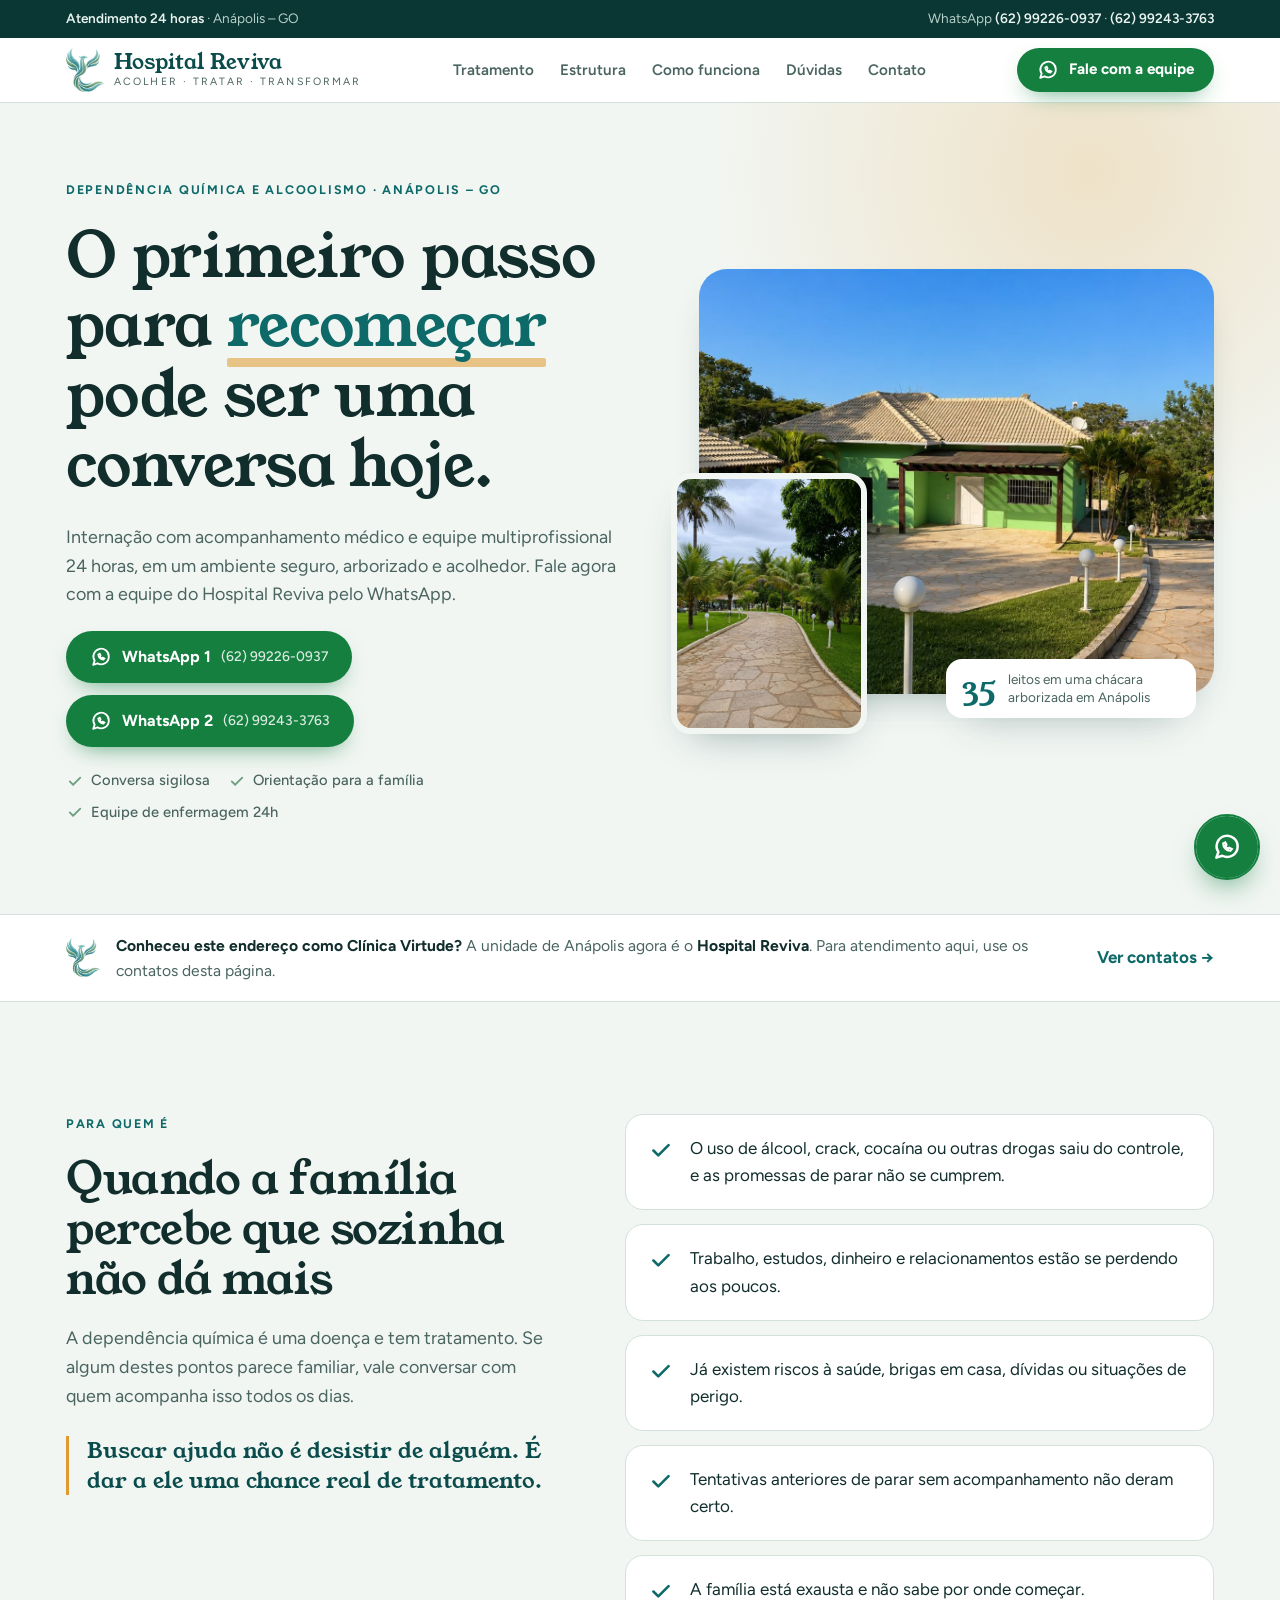
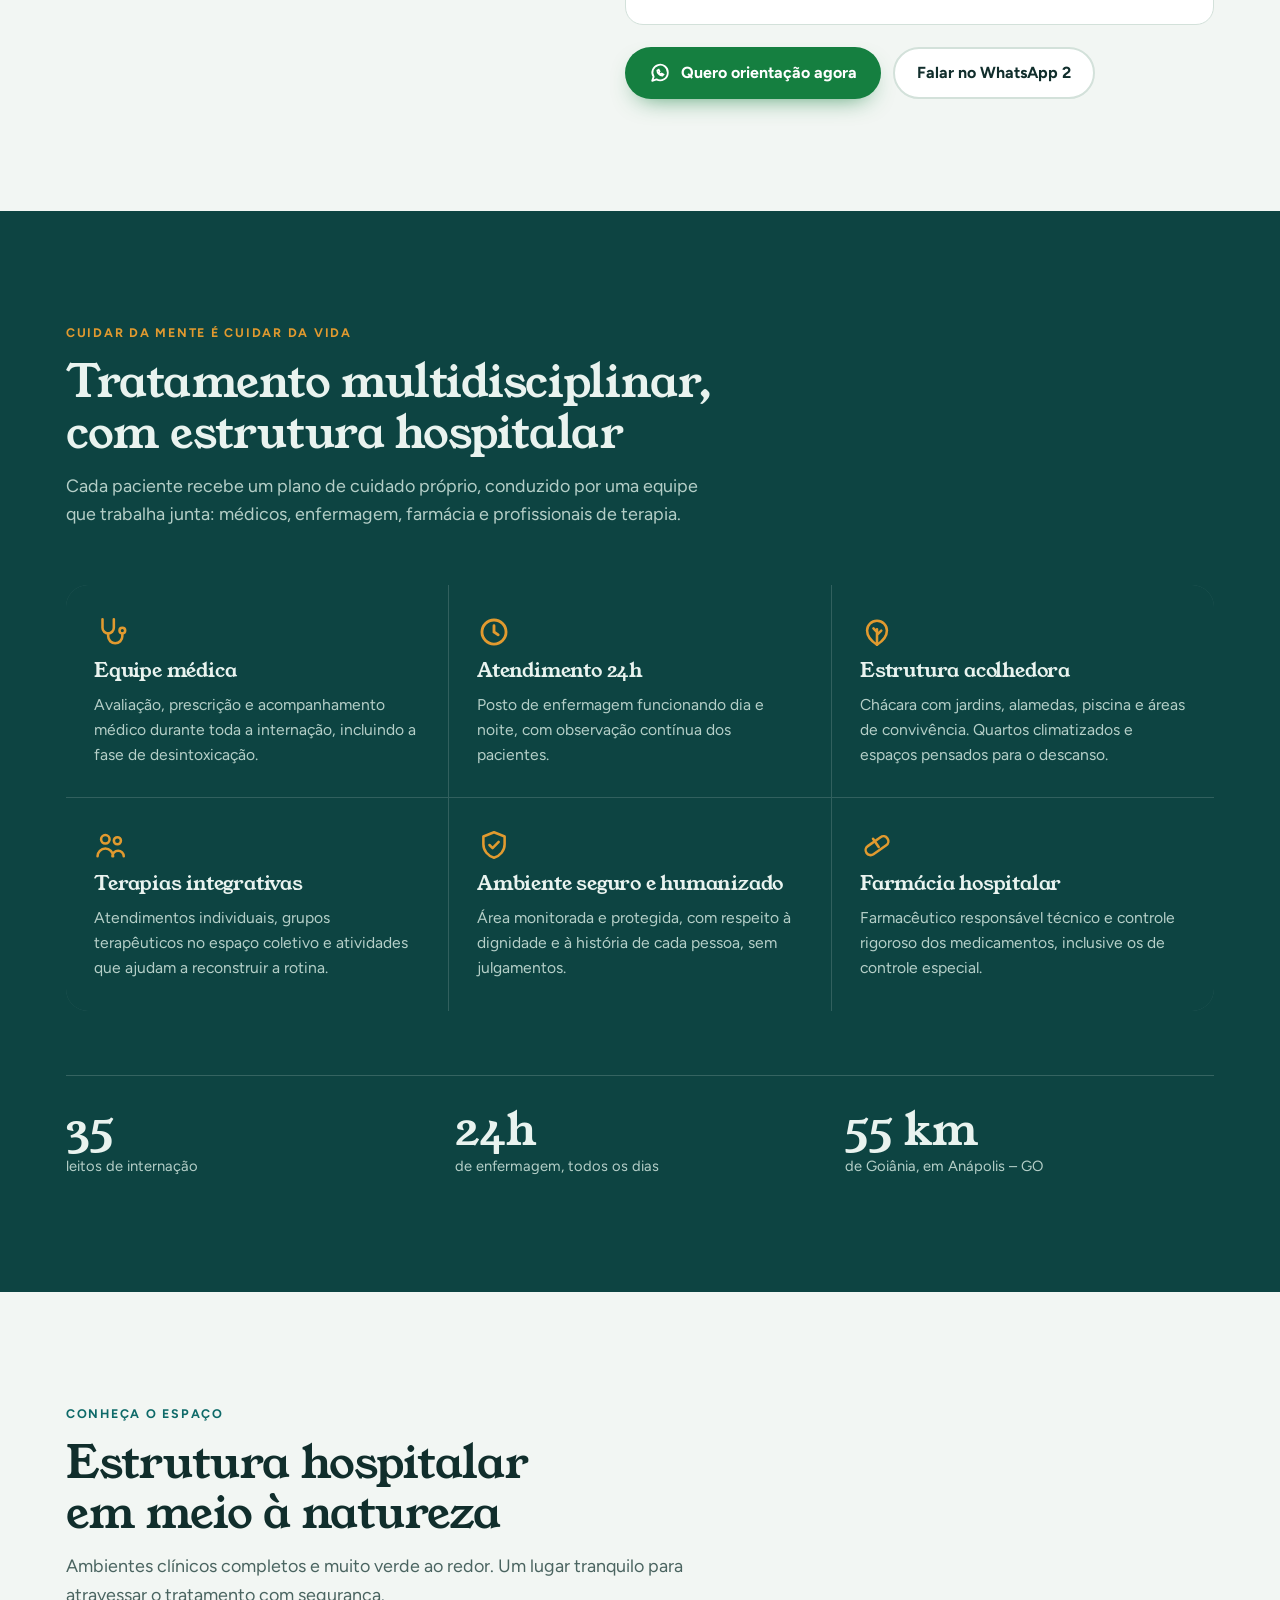
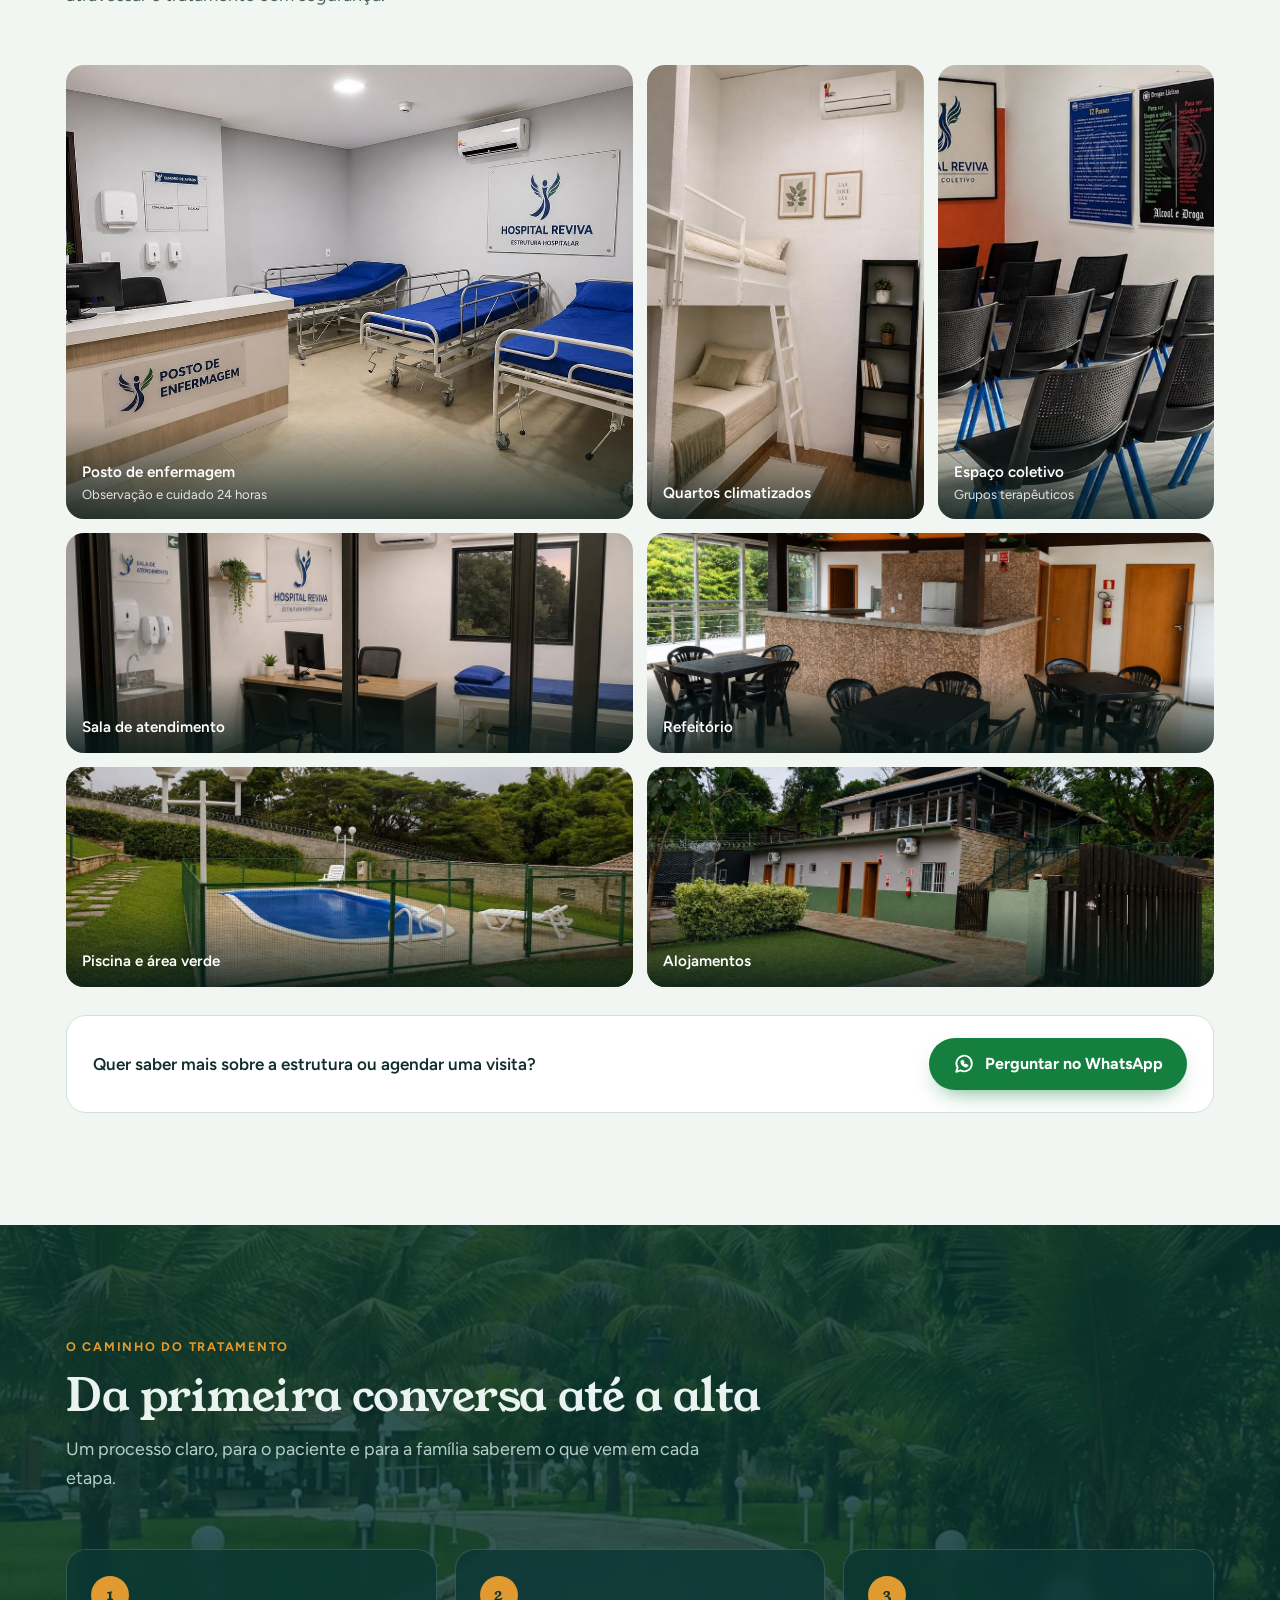
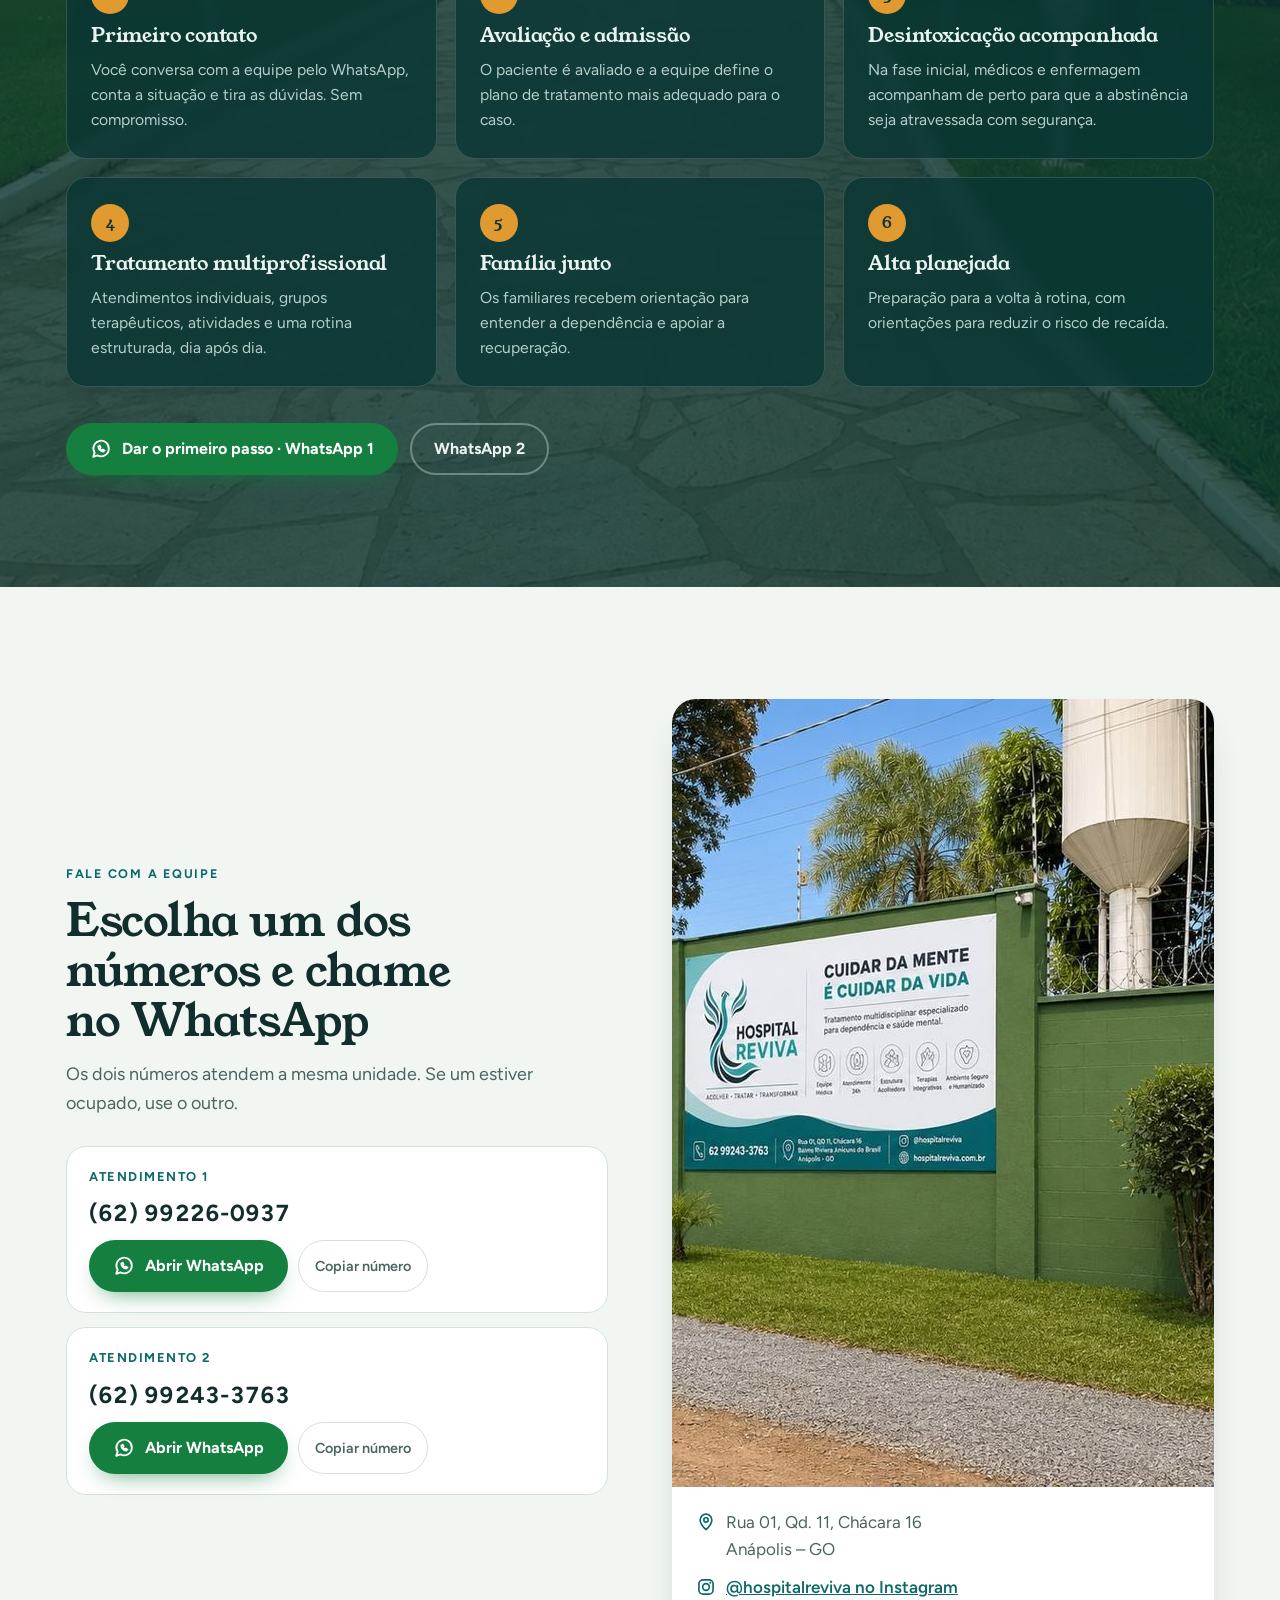
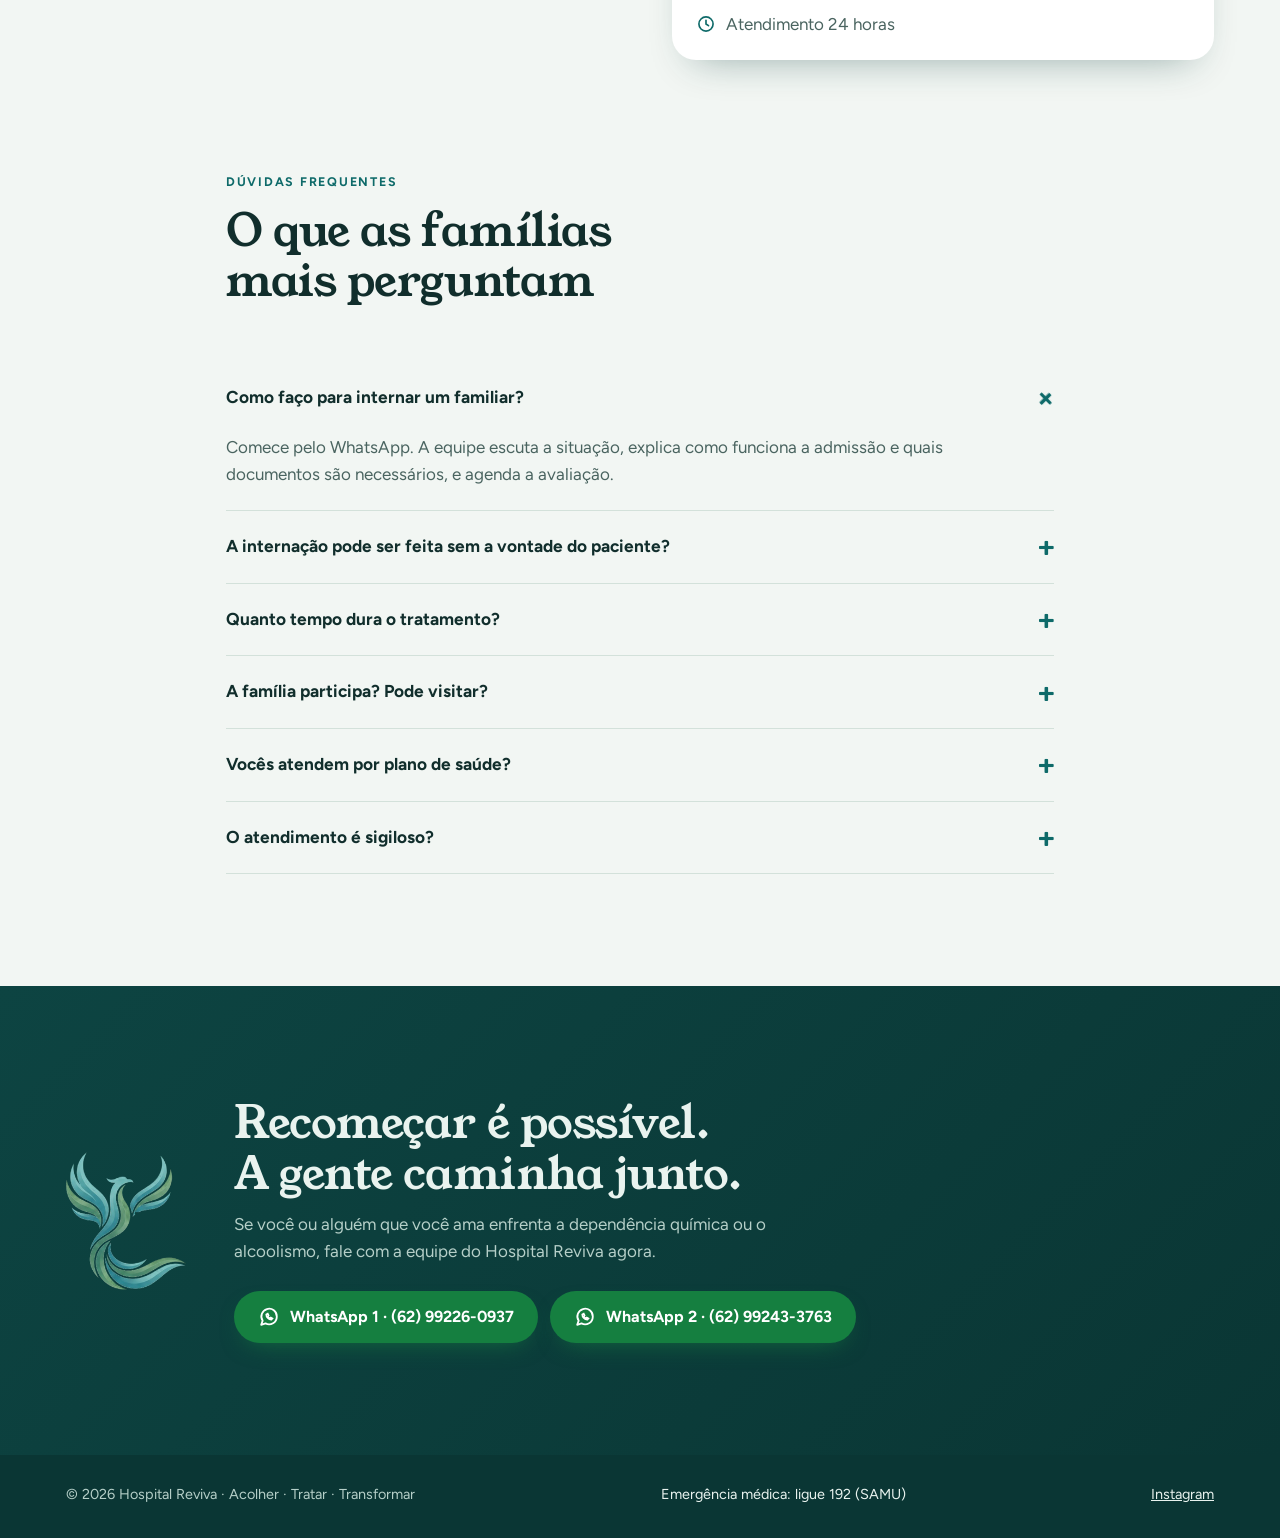
==== index.html @ 1f3dec3c "Add files via upload" ====
<!doctype html>
<html lang="pt-BR">
<head>
<meta charset="utf-8">
<meta name="viewport" content="width=device-width, initial-scale=1, viewport-fit=cover">
<title>Hospital Reviva | Clínica de Recuperação em Anápolis-GO</title>
<meta name="description" content="Hospital Reviva em Anápolis-GO: tratamento para dependência química e alcoolismo com equipe multiprofissional 24h. Fale com a equipe pelo WhatsApp.">
<link rel="preconnect" href="https://fonts.googleapis.com">
<link rel="preconnect" href="https://fonts.gstatic.com" crossorigin>
<link rel="stylesheet" href="https://fonts.googleapis.com/css2?family=Young+Serif&family=Figtree:wght@400;500;600;700;800&display=swap">
<meta name="theme-color" content="#0D4442">
<link rel="icon" type="image/png" href="img/fenix.png">
<link rel="canonical" href="https://hospitalreviva.com.br/">
<meta property="og:type" content="website">
<meta property="og:locale" content="pt_BR">
<meta property="og:title" content="Hospital Reviva | Tratamento para dependência química em Anápolis">
<meta property="og:description" content="Internação com acompanhamento médico e equipe multiprofissional 24h. Fale com a equipe pelo WhatsApp.">
<meta property="og:image" content="https://hospitalreviva.com.br/img/sede-jardim.jpg">
<script type="application/ld+json">
{"@context":"https://schema.org","@type":"MedicalClinic","name":"Hospital Reviva",
 "description":"Tratamento multidisciplinar para dependência química e alcoolismo em Anápolis-GO.",
 "url":"https://hospitalreviva.com.br/","image":"https://hospitalreviva.com.br/img/sede-jardim.jpg",
 "telephone":["+55-62-99226-0937","+55-62-99243-3763"],
 "address":{"@type":"PostalAddress","streetAddress":"Rua 01, Qd. 11, Chácara 16","addressLocality":"Anápolis","addressRegion":"GO","addressCountry":"BR"},
 "openingHours":"Mo-Su 00:00-23:59","sameAs":["https://www.instagram.com/hospitalreviva/"],
 "medicalSpecialty":"Psychiatric"}
</script>
<style>:root{padding-top:env(safe-area-inset-top,0px);padding-bottom:env(safe-area-inset-bottom,0px)}body{margin:0}</style>
</head>
<body>
<style>
/* Layout: "o caminho de volta" — hero dividido (texto + fotos da sede), faixas alternadas claro/teal,
   passos do tratamento sobre a alameda de pedra, CTA de WhatsApp em todo bloco. */
:root{
  --bg:#F2F6F3; --surface:#FFFFFF; --ink:#112E2C; --muted:#4A6460; --line:#D3E1DA;
  --teal:#0E6A69; --teal-2:#0A4C4B; --sage:#6E9F80; --sun:#E19A2F;
  --wa:#157F40; --wa-hover:#106A35; --on-wa:#FFFFFF;
  --band:#0D4442; --band-2:#0A3634; --on-band:#E9F3EF; --on-band-muted:#B5CFC8;
  --shadow:0 18px 40px -22px rgba(10,60,58,.45);
  --display:"Young Serif", Georgia, "Times New Roman", serif;
  --body:"Figtree", system-ui, -apple-system, "Segoe UI", Roboto, sans-serif;
  --gutter-l:max(16px, env(safe-area-inset-left, 0px));
  --gutter-r:max(16px, env(safe-area-inset-right, 0px));
}
@media (prefers-color-scheme: dark){ :root:not([data-theme="light"]){
  --bg:#0C1A19; --surface:#132624; --ink:#E3EEEA; --muted:#9BB4AE; --line:#23403C;
  --teal:#5DC0B4; --teal-2:#8BD4C9; --sage:#8DC09E; --sun:#F0B556;
  --wa:#1B9A4E; --wa-hover:#20AD59; --on-wa:#FFFFFF;
  --band:#0A3331; --band-2:#082826; --on-band:#E9F3EF; --on-band-muted:#A9C6BF;
  --shadow:0 18px 40px -22px rgba(0,0,0,.7); color-scheme:dark }}
:root[data-theme="dark"]{
  --bg:#0C1A19; --surface:#132624; --ink:#E3EEEA; --muted:#9BB4AE; --line:#23403C;
  --teal:#5DC0B4; --teal-2:#8BD4C9; --sage:#8DC09E; --sun:#F0B556;
  --wa:#1B9A4E; --wa-hover:#20AD59; --on-wa:#FFFFFF;
  --band:#0A3331; --band-2:#082826; --on-band:#E9F3EF; --on-band-muted:#A9C6BF;
  --shadow:0 18px 40px -22px rgba(0,0,0,.7); color-scheme:dark }

*{box-sizing:border-box}
[hidden]{display:none!important}
html{scroll-behavior:smooth}
@media (prefers-reduced-motion:reduce){ html{scroll-behavior:auto} *{transition:none!important;animation:none!important} }
body{background:var(--bg);color:var(--ink);font-family:var(--body);font-size:17px;line-height:1.6;-webkit-font-smoothing:antialiased}
body::before{content:"";position:fixed;inset:0 0 auto;height:env(safe-area-inset-top,0px);z-index:60;background:var(--surface)}
img{max-width:100%;display:block}
a{color:inherit}
:focus-visible{outline:3px solid var(--sun);outline-offset:3px;border-radius:6px}
.wrap{max-width:1180px;margin:0 auto;padding-left:var(--gutter-l);padding-right:var(--gutter-r)}
h1,h2,h3{font-family:var(--display);font-weight:400;line-height:1.12;text-wrap:balance;margin:0;letter-spacing:-.01em}
h2{font-size:clamp(1.9rem,3.6vw,2.8rem)}
h3{font-size:1.28rem}
p{margin:0}
.eyebrow{font-size:.78rem;font-weight:700;letter-spacing:.14em;text-transform:uppercase;color:var(--teal)}
.lead{font-size:1.12rem;color:var(--muted);max-width:60ch}
section{padding-block:clamp(64px,9vw,112px)}
.section-head{display:grid;gap:14px;max-width:720px;margin-bottom:clamp(32px,5vw,56px)}

/* ---------- botões ---------- */
.btn{display:inline-flex;align-items:center;justify-content:center;gap:10px;min-height:52px;padding:0 22px;border-radius:999px;
  font:700 1rem/1 var(--body);text-decoration:none;border:2px solid transparent;cursor:pointer;transition:transform .15s, background-color .15s, box-shadow .15s;white-space:nowrap}
.btn svg{width:22px;height:22px;flex:none}
.btn-wa{background:var(--wa);color:var(--on-wa);box-shadow:0 10px 24px -12px rgba(21,127,64,.8)}
.btn-wa:hover{background:var(--wa-hover);transform:translateY(-1px)}
.btn-ghost{border-color:var(--line);color:var(--ink);background:var(--surface)}
.btn-ghost:hover{border-color:var(--teal);color:var(--teal)}
.btn small{font-weight:500;opacity:.85;font-size:.86rem}
.btn-row{display:flex;flex-wrap:wrap;gap:12px}

/* ---------- topo ---------- */
.topbar{background:var(--band-2);color:var(--on-band-muted);font-size:.85rem}
.topbar .wrap{display:flex;justify-content:space-between;gap:12px;padding-block:8px;flex-wrap:wrap}
.topbar b{color:var(--on-band);font-weight:600}
.topbar a{text-decoration:none}
.topbar a:hover{color:var(--on-band)}
header.nav{position:sticky;top:env(safe-area-inset-top,0px);z-index:50;background:color-mix(in srgb,var(--surface) 92%,transparent);
  backdrop-filter:saturate(1.4) blur(10px);-webkit-backdrop-filter:saturate(1.4) blur(10px);border-bottom:1px solid var(--line)}
header.nav .wrap{display:flex;align-items:center;justify-content:space-between;gap:16px;padding-block:10px}
.brand{display:flex;align-items:center;gap:10px;text-decoration:none}
.brand img{width:38px;height:auto}
.brand span{display:grid;line-height:1}
.brand strong{font-family:var(--display);font-weight:400;font-size:1.32rem;color:var(--teal-2);letter-spacing:.01em}
.brand em{font-style:normal;font-size:.66rem;letter-spacing:.2em;text-transform:uppercase;color:var(--muted);margin-top:4px}
.nav-links{display:flex;gap:26px;font-size:.95rem;font-weight:600}
.nav-links a{text-decoration:none;color:var(--muted)}
.nav-links a:hover{color:var(--teal)}
header.nav .btn{min-height:44px;padding:0 18px;font-size:.95rem}
@media (max-width:900px){ .nav-links{display:none} }
@media (max-width:480px){ header.nav .btn .lbl-long{display:none} .brand em{display:none} }

/* ---------- hero ---------- */
.hero{padding-block:clamp(40px,6vw,80px) clamp(56px,7vw,96px);position:relative;overflow:hidden}
.hero::before{content:"";position:absolute;width:900px;height:900px;right:-260px;top:-380px;border-radius:50%;
  background:radial-gradient(circle,color-mix(in srgb,var(--sun) 22%,transparent) 0%,transparent 62%);pointer-events:none}
.hero .wrap{display:grid;grid-template-columns:1.05fr .95fr;gap:clamp(32px,5vw,64px);align-items:center;position:relative}
.hero-copy{display:grid;gap:22px;min-width:0}
.hero h1{font-size:clamp(2.3rem,5.2vw,3.9rem)}
.hero h1 mark{background:none;color:var(--teal);position:relative;white-space:nowrap}
.hero h1 mark::after{content:"";position:absolute;left:0;right:0;bottom:.04em;height:.14em;background:var(--sun);opacity:.55;border-radius:2px;z-index:-1}
.trust{display:flex;flex-wrap:wrap;gap:8px 18px;font-size:.92rem;color:var(--muted);font-weight:500}
.trust li{display:flex;align-items:center;gap:7px}
.trust svg{width:18px;height:18px;color:var(--sage)}
ul.clean{list-style:none;margin:0;padding:0}
.hero-media{position:relative;min-width:0;padding-bottom:40px}
.hero-media .main{border-radius:28px 28px 28px 120px;overflow:hidden;box-shadow:var(--shadow);aspect-ratio:4/3.3}
.hero-media .main img{width:100%;height:100%;object-fit:cover}
.hero-media .inset{position:absolute;left:-28px;bottom:0;width:38%;border-radius:20px;overflow:hidden;border:6px solid var(--bg);box-shadow:var(--shadow);aspect-ratio:3/4}
.hero-media .inset img{width:100%;height:100%;object-fit:cover}
.hero-media .badge{position:absolute;right:18px;bottom:16px;background:var(--surface);border-radius:16px;padding:12px 16px;box-shadow:var(--shadow);display:flex;gap:12px;align-items:center;max-width:250px}
.hero-media .badge b{font-family:var(--display);font-weight:400;font-size:2rem;color:var(--teal);line-height:1}
.hero-media .badge span{font-size:.85rem;line-height:1.3;color:var(--muted)}
@media (max-width:900px){
  .hero .wrap{grid-template-columns:1fr}
  .hero-media{max-width:620px;margin-left:auto;margin-right:auto;width:100%}
  .hero-media .inset{left:0}
}

/* ---------- aviso nova identidade ---------- */
.rebrand{background:var(--surface);border-block:1px solid var(--line)}
.rebrand .wrap{display:flex;gap:16px;align-items:center;padding-block:18px;flex-wrap:wrap}
.rebrand img{width:34px}
.rebrand p{flex:1 1 420px;min-width:0;font-size:.98rem;color:var(--muted)}
.rebrand p b{color:var(--ink)}
.rebrand a{font-weight:700;color:var(--teal);text-decoration:none;white-space:nowrap}

/* ---------- sinais ---------- */
.signs .wrap{display:grid;grid-template-columns:.9fr 1.1fr;gap:clamp(32px,6vw,80px);align-items:start}
.signs .sticky{position:sticky;top:110px;display:grid;gap:20px}
.sign-list{display:grid;gap:14px;counter-reset:none}
.sign{display:grid;grid-template-columns:auto 1fr;gap:16px;align-items:start;background:var(--surface);border:1px solid var(--line);border-radius:18px;padding:20px 22px}
.sign svg{width:26px;height:26px;color:var(--teal);margin-top:2px}
.sign p{color:var(--ink)}
.quote-line{font-family:var(--display);font-size:1.35rem;line-height:1.35;color:var(--teal-2);border-left:3px solid var(--sun);padding-left:18px;margin-top:6px}
@media (max-width:900px){ .signs .wrap{grid-template-columns:1fr} .signs .sticky{position:static} }

/* ---------- pilares (faixa teal) ---------- */
.band{background:var(--band);color:var(--on-band)}
.band .eyebrow{color:var(--sun)}
.band .lead{color:var(--on-band-muted)}
.pillars{display:grid;grid-template-columns:repeat(3,minmax(0,1fr));gap:1px;background:color-mix(in srgb,var(--on-band) 16%,transparent);border-radius:22px;overflow:hidden}
.pillar{background:var(--band);padding:30px 28px;display:grid;gap:10px;align-content:start}
.pillar svg{width:34px;height:34px;color:var(--sun)}
.pillar h3{color:var(--on-band)}
.pillar p{color:var(--on-band-muted);font-size:.98rem}
@media (max-width:900px){ .pillars{grid-template-columns:repeat(2,minmax(0,1fr))} }
@media (max-width:560px){ .pillars{grid-template-columns:1fr} }
.stats{display:grid;grid-template-columns:repeat(3,minmax(0,1fr));gap:20px;margin-top:clamp(40px,6vw,64px);padding-top:32px;border-top:1px solid color-mix(in srgb,var(--on-band) 18%,transparent)}
.stat b{display:block;font-family:var(--display);font-weight:400;font-size:clamp(2rem,4vw,2.8rem);line-height:1;color:var(--on-band)}
.stat span{font-size:.92rem;color:var(--on-band-muted)}
@media (max-width:560px){ .stats{grid-template-columns:1fr} }

/* ---------- estrutura (galeria) ---------- */
.gallery{display:grid;grid-template-columns:repeat(4,minmax(0,1fr));grid-auto-rows:220px;gap:14px}
.ph{position:relative;margin:0;border-radius:18px;overflow:hidden;background:var(--line)}
.ph img{width:100%;height:100%;object-fit:cover;transition:transform .6s}
.ph:hover img{transform:scale(1.04)}
.ph figcaption{position:absolute;inset:auto 0 0 0;padding:40px 16px 14px;color:#fff;font-weight:600;font-size:.95rem;
  background:linear-gradient(to top,rgba(5,25,24,.82),rgba(5,25,24,0))}
.ph figcaption small{display:block;font-weight:400;opacity:.85;font-size:.82rem}
.g-a{grid-column:span 2;grid-row:span 2}.g-b,.g-c{grid-row:span 2}.g-w{grid-column:span 2}
@media (max-width:760px){
  .gallery{grid-template-columns:repeat(2,minmax(0,1fr));grid-auto-rows:170px;gap:10px}
  .g-a{grid-column:span 2;grid-row:span 2}
}
.struct-cta{display:flex;justify-content:space-between;align-items:center;gap:20px;flex-wrap:wrap;margin-top:28px;padding:22px 26px;border-radius:20px;background:var(--surface);border:1px solid var(--line)}
.struct-cta p{font-weight:600;flex:1 1 300px}

/* ---------- caminho / passos ---------- */
.path{position:relative;color:var(--on-band);overflow:hidden;background:var(--band-2)}
.path-bg{position:absolute;inset:0;background-image:url("img/alameda.jpg");background-size:cover;background-position:center 70%;opacity:.22}
.path .wrap{position:relative}
.path .eyebrow{color:var(--sun)}
.path .lead{color:var(--on-band-muted)}
.steps{display:grid;grid-template-columns:repeat(3,minmax(0,1fr));gap:18px;list-style:none;margin:0;padding:0}
.step{background:color-mix(in srgb,var(--band-2) 78%,transparent);backdrop-filter:blur(6px);-webkit-backdrop-filter:blur(6px);
  border:1px solid color-mix(in srgb,var(--on-band) 16%,transparent);border-radius:20px;padding:26px 24px;display:grid;gap:10px;align-content:start}
.step-n{font-family:var(--display);font-size:1rem;color:var(--band-2);background:var(--sun);width:38px;height:38px;border-radius:50%;display:grid;place-items:center}
.step h3{color:var(--on-band)}
.step p{color:var(--on-band-muted);font-size:.98rem}
@media (max-width:900px){ .steps{grid-template-columns:repeat(2,minmax(0,1fr))} }
@media (max-width:560px){ .steps{grid-template-columns:1fr} }
.path .btn-row{margin-top:36px}
.path .btn-ghost{background:transparent;color:var(--on-band);border-color:color-mix(in srgb,var(--on-band) 35%,transparent)}
.path .btn-ghost:hover{border-color:var(--on-band);color:var(--on-band)}

/* ---------- contato ---------- */
.contact .wrap{display:grid;grid-template-columns:1fr 1fr;gap:clamp(28px,5vw,64px);align-items:center}
.contact-cards{display:grid;gap:14px;margin-top:28px}
.ccard{display:grid;grid-template-columns:1fr auto;gap:8px 16px;align-items:center;background:var(--surface);border:1px solid var(--line);border-radius:20px;padding:20px 22px}
.ccard .who{font-size:.8rem;font-weight:700;letter-spacing:.12em;text-transform:uppercase;color:var(--teal)}
.ccard .num{font-size:1.45rem;font-weight:700;letter-spacing:.01em;font-variant-numeric:tabular-nums;user-select:all}
.ccard .acts{grid-column:1/-1;display:flex;gap:10px;flex-wrap:wrap}
.copy{background:none;border:1px solid var(--line);color:var(--muted);border-radius:999px;min-height:44px;padding:0 16px;font:600 .9rem var(--body);cursor:pointer}
.copy:hover{color:var(--teal);border-color:var(--teal)}
.where{border-radius:24px;overflow:hidden;box-shadow:var(--shadow);background:var(--surface)}
.where img{width:100%;aspect-ratio:16/9;object-fit:cover}
.where-info{padding:22px 24px;display:grid;gap:10px}
.where-info p{display:flex;gap:10px;align-items:flex-start;color:var(--muted)}
.where-info svg{width:20px;height:20px;flex:none;margin-top:3px;color:var(--teal)}
.where-info a{color:var(--teal);font-weight:600}
@media (max-width:900px){ .contact .wrap{grid-template-columns:1fr} }
@media (max-width:420px){ .ccard .acts .btn{flex:1 1 100%} }

/* ---------- FAQ ---------- */
.faq .wrap{max-width:860px}
details{border-bottom:1px solid var(--line)}
summary{list-style:none;cursor:pointer;display:flex;justify-content:space-between;gap:20px;align-items:center;padding:22px 0;font-weight:700;font-size:1.08rem}
summary::-webkit-details-marker{display:none}
summary::after{content:"+";font-family:var(--display);font-size:1.6rem;color:var(--teal);line-height:1;transition:transform .2s}
details[open] summary::after{transform:rotate(45deg)}
details .ans{padding:0 0 22px;color:var(--muted);max-width:68ch;display:grid;gap:10px}

/* ---------- CTA final ---------- */
.final{background:linear-gradient(135deg,var(--band) 0%,var(--band-2) 100%);color:var(--on-band);text-align:left}
.final .wrap{display:grid;grid-template-columns:auto 1fr;gap:clamp(24px,4vw,48px);align-items:center}
.final img{width:120px}
.final h2{color:var(--on-band)}
.final p{color:var(--on-band-muted);margin-top:12px;max-width:56ch}
.final .btn-row{margin-top:26px}
.final .btn-ghost{background:transparent;color:var(--on-band);border-color:color-mix(in srgb,var(--on-band) 35%,transparent)}
@media (max-width:640px){ .final .wrap{grid-template-columns:1fr} .final img{width:84px} }

footer{background:var(--band-2);color:var(--on-band-muted);font-size:.9rem}
footer .wrap{display:flex;justify-content:space-between;gap:16px 32px;flex-wrap:wrap;padding-block:28px 32px}
footer a{color:var(--on-band)}
footer .sos{color:var(--on-band)}

/* ---------- WhatsApp fixo ---------- */
.mbar{display:none}
@media (max-width:760px){
  body{padding-bottom:calc(76px + env(safe-area-inset-bottom,0px))}
  .mbar{display:grid;grid-template-columns:1fr 1fr;gap:8px;position:fixed;left:0;right:0;bottom:0;z-index:70;
    padding:10px max(12px,env(safe-area-inset-right,0px)) calc(10px + env(safe-area-inset-bottom,0px)) max(12px,env(safe-area-inset-left,0px));
    background:var(--surface);border-top:1px solid var(--line);box-shadow:0 -10px 30px -18px rgba(0,0,0,.35)}
  .mbar .btn{min-height:50px;padding:0 10px;font-size:.92rem;gap:8px}
  .mbar .btn svg{width:20px;height:20px}
  .fab{display:none!important}
}
.fab{position:fixed;right:calc(22px + env(safe-area-inset-right,0px));bottom:calc(22px + env(safe-area-inset-bottom,0px));z-index:70;display:grid;justify-items:end;gap:10px}
.fab-btn{width:62px;height:62px;border-radius:50%;background:var(--wa);color:var(--on-wa);border:0;display:grid;place-items:center;cursor:pointer;box-shadow:0 14px 30px -10px rgba(21,127,64,.75)}
.fab-btn svg{width:30px;height:30px}
.fab-btn::after{content:"";position:absolute;width:62px;height:62px;border-radius:50%;border:2px solid var(--wa);animation:ring 2.4s infinite;pointer-events:none}
@keyframes ring{0%{transform:scale(1);opacity:.7}100%{transform:scale(1.55);opacity:0}}
.fab-menu{background:var(--surface);border:1px solid var(--line);border-radius:18px;box-shadow:var(--shadow);padding:14px;display:grid;gap:8px;min-width:260px}
.fab-menu p{font-size:.88rem;color:var(--muted);padding:0 4px 4px}
.fab-menu .btn{justify-content:flex-start}
.toast{position:fixed;left:50%;bottom:calc(100px + env(safe-area-inset-bottom,0px));transform:translateX(-50%);background:var(--ink);color:var(--bg);padding:10px 18px;border-radius:999px;font-weight:600;font-size:.92rem;z-index:80}
</style>

<!-- Ícone de conversa genérico (não é a marca do WhatsApp) -->
<svg width="0" height="0" style="position:absolute" aria-hidden="true">
  <defs>
    <symbol id="i-chat" viewBox="0 0 24 24"><path fill="none" stroke="currentColor" stroke-width="2" stroke-linecap="round" stroke-linejoin="round" d="M20.5 11.6a8.4 8.4 0 0 1-12.3 7.4L3.5 20.5l1.6-4.5A8.4 8.4 0 1 1 20.5 11.6Z"/><path fill="none" stroke="currentColor" stroke-width="1.8" stroke-linecap="round" d="M9 9.2c0 3 2.4 5.6 5.6 5.8l1.2-1.4-1.9-1-1 .8a4 4 0 0 1-2.1-2.1l.8-1-1-1.9Z"/></symbol>
    <symbol id="i-check" viewBox="0 0 24 24"><path fill="none" stroke="currentColor" stroke-width="2.4" stroke-linecap="round" stroke-linejoin="round" d="m5 12.5 4.5 4.5L19 7.5"/></symbol>
    <symbol id="i-pin" viewBox="0 0 24 24"><path fill="none" stroke="currentColor" stroke-width="2" d="M12 21s-7-6.1-7-11.5a7 7 0 0 1 14 0C19 14.9 12 21 12 21Z"/><circle cx="12" cy="9.5" r="2.6" fill="none" stroke="currentColor" stroke-width="2"/></symbol>
    <symbol id="i-insta" viewBox="0 0 24 24"><rect x="3.5" y="3.5" width="17" height="17" rx="5" fill="none" stroke="currentColor" stroke-width="2"/><circle cx="12" cy="12" r="4" fill="none" stroke="currentColor" stroke-width="2"/><circle cx="17.2" cy="6.8" r="1.2" fill="currentColor"/></symbol>
    <symbol id="i-clock" viewBox="0 0 24 24"><circle cx="12" cy="12" r="8.5" fill="none" stroke="currentColor" stroke-width="2"/><path fill="none" stroke="currentColor" stroke-width="2" stroke-linecap="round" d="M12 7.5V12l3 2"/></symbol>
  </defs>
</svg>

<div class="topbar">
  <div class="wrap">
    <span><b>Atendimento 24 horas</b> · Anápolis – GO</span>
    <a href="https://wa.me/5562992260937?text=Ol%C3%A1!%20Vim%20pelo%20site%20do%20Hospital%20Reviva%20e%20gostaria%20de%20informa%C3%A7%C3%B5es%20sobre%20o%20tratamento." target="_blank" rel="noopener" data-wa="topbar">WhatsApp <b>(62) 99226-0937</b> · <b>(62) 99243-3763</b></a>
  </div>
</div>

<header class="nav">
  <div class="wrap">
    <a class="brand" href="#inicio" aria-label="Hospital Reviva, início">
      <img src="img/fenix.png" alt="" width="38" height="44">
      <span><strong>Hospital Reviva</strong><em>Acolher · Tratar · Transformar</em></span>
    </a>
    <nav class="nav-links" aria-label="Seções">
      <a href="#tratamento">Tratamento</a>
      <a href="#estrutura">Estrutura</a>
      <a href="#como-funciona">Como funciona</a>
      <a href="#duvidas">Dúvidas</a>
      <a href="#contato">Contato</a>
    </nav>
    <a class="btn btn-wa" href="https://wa.me/5562992260937?text=Ol%C3%A1!%20Vim%20pelo%20site%20do%20Hospital%20Reviva%20e%20gostaria%20de%20informa%C3%A7%C3%B5es%20sobre%20o%20tratamento." target="_blank" rel="noopener" data-wa="header">
      <svg><use href="#i-chat"/></svg><span>Fale<span class="lbl-long"> com a equipe</span></span>
    </a>
  </div>
</header>

<main id="inicio">
  <!-- HERO -->
  <section class="hero">
    <div class="wrap">
      <div class="hero-copy">
        <p class="eyebrow">Dependência química e alcoolismo · Anápolis – GO</p>
        <h1>O primeiro passo para <mark>recomeçar</mark> pode ser uma conversa hoje.</h1>
        <p class="lead">Internação com acompanhamento médico e equipe multiprofissional 24 horas, em um ambiente seguro, arborizado e acolhedor. Fale agora com a equipe do Hospital Reviva pelo WhatsApp.</p>
        <div class="btn-row">
          <a class="btn btn-wa" href="https://wa.me/5562992260937?text=Ol%C3%A1!%20Vim%20pelo%20site%20do%20Hospital%20Reviva%20e%20gostaria%20de%20informa%C3%A7%C3%B5es%20sobre%20o%20tratamento." target="_blank" rel="noopener" data-wa="hero-1">
            <svg><use href="#i-chat"/></svg> WhatsApp 1 <small>(62) 99226-0937</small>
          </a>
          <a class="btn btn-wa" href="https://wa.me/5562992433763?text=Ol%C3%A1!%20Vim%20pelo%20site%20do%20Hospital%20Reviva%20e%20gostaria%20de%20informa%C3%A7%C3%B5es%20sobre%20o%20tratamento." target="_blank" rel="noopener" data-wa="hero-2">
            <svg><use href="#i-chat"/></svg> WhatsApp 2 <small>(62) 99243-3763</small>
          </a>
        </div>
        <ul class="clean trust">
          <li><svg><use href="#i-check"/></svg> Conversa sigilosa</li>
          <li><svg><use href="#i-check"/></svg> Orientação para a família</li>
          <li><svg><use href="#i-check"/></svg> Equipe de enfermagem 24h</li>
        </ul>
      </div>
      <div class="hero-media">
        <div class="main"><img src="img/sede-jardim.jpg" alt="Sede do Hospital Reviva cercada por jardim, palmeiras e caminhos de pedra" width="1600" height="900" fetchpriority="high"></div>
        <div class="inset"><img src="img/alameda.jpg" alt="Alameda de pedra arborizada dentro do hospital" width="900" height="1538"></div>
        <div class="badge"><b>35</b><span>leitos em uma chácara arborizada em Anápolis</span></div>
      </div>
    </div>
  </section>

  <!-- AVISO: endereço que circula com o nome antigo -->
  <div class="rebrand">
    <div class="wrap">
      <img src="img/fenix.png" alt="" width="34" height="39">
      <p><b>Conheceu este endereço como Clínica Virtude?</b> A unidade de Anápolis agora é o <b>Hospital Reviva</b>. Para atendimento aqui, use os contatos desta página.</p>
      <a href="#contato">Ver contatos →</a>
    </div>
  </div>

  <!-- SINAIS -->
  <section class="signs" id="tratamento">
    <div class="wrap">
      <div class="sticky">
        <p class="eyebrow">Para quem é</p>
        <h2>Quando a família percebe que sozinha não dá mais</h2>
        <p class="lead">A dependência química é uma doença e tem tratamento. Se algum destes pontos parece familiar, vale conversar com quem acompanha isso todos os dias.</p>
        <p class="quote-line">Buscar ajuda não é desistir de alguém. É dar a ele uma chance real de tratamento.</p>
      </div>
      <div class="sign-list">
        <div class="sign"><svg><use href="#i-check"/></svg><p>O uso de álcool, crack, cocaína ou outras drogas saiu do controle, e as promessas de parar não se cumprem.</p></div>
        <div class="sign"><svg><use href="#i-check"/></svg><p>Trabalho, estudos, dinheiro e relacionamentos estão se perdendo aos poucos.</p></div>
        <div class="sign"><svg><use href="#i-check"/></svg><p>Já existem riscos à saúde, brigas em casa, dívidas ou situações de perigo.</p></div>
        <div class="sign"><svg><use href="#i-check"/></svg><p>Tentativas anteriores de parar sem acompanhamento não deram certo.</p></div>
        <div class="sign"><svg><use href="#i-check"/></svg><p>A família está exausta e não sabe por onde começar.</p></div>
        <div class="btn-row" style="margin-top:8px">
          <a class="btn btn-wa" href="https://wa.me/5562992260937?text=Ol%C3%A1!%20Gostaria%20de%20orienta%C3%A7%C3%A3o%20sobre%20o%20tratamento%20de%20um%20familiar%20no%20Hospital%20Reviva." target="_blank" rel="noopener" data-wa="sinais-1"><svg><use href="#i-chat"/></svg> Quero orientação agora</a>
          <a class="btn btn-ghost" href="https://wa.me/5562992433763?text=Ol%C3%A1!%20Gostaria%20de%20orienta%C3%A7%C3%A3o%20sobre%20o%20tratamento%20de%20um%20familiar%20no%20Hospital%20Reviva." target="_blank" rel="noopener" data-wa="sinais-2">Falar no WhatsApp 2</a>
        </div>
      </div>
    </div>
  </section>

  <!-- PILARES -->
  <section class="band">
    <div class="wrap">
      <div class="section-head">
        <p class="eyebrow">Cuidar da mente é cuidar da vida</p>
        <h2>Tratamento multidisciplinar, com estrutura hospitalar</h2>
        <p class="lead">Cada paciente recebe um plano de cuidado próprio, conduzido por uma equipe que trabalha junta: médicos, enfermagem, farmácia e profissionais de terapia.</p>
      </div>
      <div class="pillars">
        <div class="pillar">
          <svg viewBox="0 0 24 24" fill="none" stroke="currentColor" stroke-width="1.8" stroke-linecap="round" stroke-linejoin="round"><path d="M6 3v6a4 4 0 0 0 8 0V3"/><path d="M10 13v2a5 5 0 0 0 10 0v-2"/><circle cx="20" cy="11" r="2"/></svg>
          <h3>Equipe médica</h3>
          <p>Avaliação, prescrição e acompanhamento médico durante toda a internação, incluindo a fase de desintoxicação.</p>
        </div>
        <div class="pillar">
          <svg><use href="#i-clock"/></svg>
          <h3>Atendimento 24h</h3>
          <p>Posto de enfermagem funcionando dia e noite, com observação contínua dos pacientes.</p>
        </div>
        <div class="pillar">
          <svg viewBox="0 0 24 24" fill="none" stroke="currentColor" stroke-width="1.8" stroke-linecap="round" stroke-linejoin="round"><path d="M12 21c-4-2.5-7-6-7-10a7 7 0 0 1 14 0c0 4-3 7.5-7 10Z"/><path d="M12 21V10m0 4 3-3m-3 1-2.5-2.5"/></svg>
          <h3>Estrutura acolhedora</h3>
          <p>Chácara com jardins, alamedas, piscina e áreas de convivência. Quartos climatizados e espaços pensados para o descanso.</p>
        </div>
        <div class="pillar">
          <svg viewBox="0 0 24 24" fill="none" stroke="currentColor" stroke-width="1.8" stroke-linecap="round" stroke-linejoin="round"><circle cx="8" cy="8" r="3"/><circle cx="16.5" cy="9" r="2.5"/><path d="M2.5 20a5.5 5.5 0 0 1 11 0M13 20a4 4 0 0 1 8 0"/></svg>
          <h3>Terapias integrativas</h3>
          <p>Atendimentos individuais, grupos terapêuticos no espaço coletivo e atividades que ajudam a reconstruir a rotina.</p>
        </div>
        <div class="pillar">
          <svg viewBox="0 0 24 24" fill="none" stroke="currentColor" stroke-width="1.8" stroke-linecap="round" stroke-linejoin="round"><path d="M12 3 4.5 6v5.5c0 4.6 3.2 8.2 7.5 9.5 4.3-1.3 7.5-4.9 7.5-9.5V6L12 3Z"/><path d="m8.8 12 2.2 2.2 4.3-4.4"/></svg>
          <h3>Ambiente seguro e humanizado</h3>
          <p>Área monitorada e protegida, com respeito à dignidade e à história de cada pessoa, sem julgamentos.</p>
        </div>
        <div class="pillar">
          <svg viewBox="0 0 24 24" fill="none" stroke="currentColor" stroke-width="1.8" stroke-linecap="round" stroke-linejoin="round"><rect x="3" y="9" width="18" height="7" rx="3.5" transform="rotate(-35 12 12.5)"/><path d="m9.2 7.6 4 5.8"/></svg>
          <h3>Farmácia hospitalar</h3>
          <p>Farmacêutico responsável técnico e controle rigoroso dos medicamentos, inclusive os de controle especial.</p>
        </div>
      </div>
      <div class="stats">
        <div class="stat"><b>35</b><span>leitos de internação</span></div>
        <div class="stat"><b>24h</b><span>de enfermagem, todos os dias</span></div>
        <div class="stat"><b>55 km</b><span>de Goiânia, em Anápolis – GO</span></div>
      </div>
    </div>
  </section>

  <!-- ESTRUTURA -->
  <section id="estrutura">
    <div class="wrap">
      <div class="section-head">
        <p class="eyebrow">Conheça o espaço</p>
        <h2>Estrutura hospitalar em meio à natureza</h2>
        <p class="lead">Ambientes clínicos completos e muito verde ao redor. Um lugar tranquilo para atravessar o tratamento com segurança.</p>
      </div>
      <div class="gallery">
        <figure class="ph g-a"><img src="img/posto-enfermagem.jpg" alt="Posto de enfermagem com leitos hospitalares" loading="lazy" width="1200" height="900"><figcaption>Posto de enfermagem<small>Observação e cuidado 24 horas</small></figcaption></figure>
        <figure class="ph g-b"><img src="img/quarto.jpg" alt="Quarto com beliche, ar-condicionado e estante" loading="lazy" width="720" height="1280"><figcaption>Quartos climatizados</figcaption></figure>
        <figure class="ph g-c"><img src="img/espaco-coletivo.jpg" alt="Espaço coletivo com cadeiras para grupos terapêuticos" loading="lazy" width="650" height="700"><figcaption>Espaço coletivo<small>Grupos terapêuticos</small></figcaption></figure>
        <figure class="ph g-w"><img src="img/sala-atendimento.jpg" alt="Sala de atendimento com mesa e maca" loading="lazy" width="1200" height="900"><figcaption>Sala de atendimento</figcaption></figure>
        <figure class="ph g-w"><img src="img/refeitorio.jpg" alt="Refeitório com mesas e cozinha" loading="lazy" width="1200" height="555"><figcaption>Refeitório</figcaption></figure>
        <figure class="ph g-w"><img src="img/piscina.jpg" alt="Piscina cercada com espreguiçadeiras" loading="lazy" width="1200" height="553"><figcaption>Piscina e área verde</figcaption></figure>
        <figure class="ph g-w"><img src="img/alojamentos.jpg" alt="Prédio dos quartos com jardim e caminho de pedra" loading="lazy" width="1200" height="675"><figcaption>Alojamentos</figcaption></figure>
      </div>
      <div class="struct-cta">
        <p>Quer saber mais sobre a estrutura ou agendar uma visita?</p>
        <a class="btn btn-wa" href="https://wa.me/5562992433763?text=Ol%C3%A1!%20Gostaria%20de%20conhecer%20a%20estrutura%20do%20Hospital%20Reviva." target="_blank" rel="noopener" data-wa="estrutura"><svg><use href="#i-chat"/></svg> Perguntar no WhatsApp</a>
      </div>
    </div>
  </section>

  <!-- PASSOS -->
  <section class="path" id="como-funciona">
    <div class="path-bg" aria-hidden="true"></div>
    <div class="wrap">
      <div class="section-head">
        <p class="eyebrow">O caminho do tratamento</p>
        <h2>Da primeira conversa até a alta</h2>
        <p class="lead">Um processo claro, para o paciente e para a família saberem o que vem em cada etapa.</p>
      </div>
      <ol class="steps">
        <li class="step"><span class="step-n">1</span><h3>Primeiro contato</h3><p>Você conversa com a equipe pelo WhatsApp, conta a situação e tira as dúvidas. Sem compromisso.</p></li>
        <li class="step"><span class="step-n">2</span><h3>Avaliação e admissão</h3><p>O paciente é avaliado e a equipe define o plano de tratamento mais adequado para o caso.</p></li>
        <li class="step"><span class="step-n">3</span><h3>Desintoxicação acompanhada</h3><p>Na fase inicial, médicos e enfermagem acompanham de perto para que a abstinência seja atravessada com segurança.</p></li>
        <li class="step"><span class="step-n">4</span><h3>Tratamento multiprofissional</h3><p>Atendimentos individuais, grupos terapêuticos, atividades e uma rotina estruturada, dia após dia.</p></li>
        <li class="step"><span class="step-n">5</span><h3>Família junto</h3><p>Os familiares recebem orientação para entender a dependência e apoiar a recuperação.</p></li>
        <li class="step"><span class="step-n">6</span><h3>Alta planejada</h3><p>Preparação para a volta à rotina, com orientações para reduzir o risco de recaída.</p></li>
      </ol>
      <div class="btn-row">
        <a class="btn btn-wa" href="https://wa.me/5562992260937?text=Ol%C3%A1!%20Quero%20dar%20o%20primeiro%20passo%20e%20saber%20como%20funciona%20a%20interna%C3%A7%C3%A3o%20no%20Hospital%20Reviva." target="_blank" rel="noopener" data-wa="passos-1"><svg><use href="#i-chat"/></svg> Dar o primeiro passo · WhatsApp 1</a>
        <a class="btn btn-ghost" href="https://wa.me/5562992433763?text=Ol%C3%A1!%20Quero%20dar%20o%20primeiro%20passo%20e%20saber%20como%20funciona%20a%20interna%C3%A7%C3%A3o%20no%20Hospital%20Reviva." target="_blank" rel="noopener" data-wa="passos-2">WhatsApp 2</a>
      </div>
    </div>
  </section>

  <!-- CONTATO -->
  <section class="contact" id="contato">
    <div class="wrap">
      <div>
        <p class="eyebrow">Fale com a equipe</p>
        <h2 style="margin-top:12px">Escolha um dos números e chame no WhatsApp</h2>
        <p class="lead" style="margin-top:14px">Os dois números atendem a mesma unidade. Se um estiver ocupado, use o outro.</p>
        <div class="contact-cards">
          <div class="ccard">
            <span class="who">Atendimento 1</span><span></span>
            <span class="num" id="num1">(62) 99226-0937</span><span></span>
            <div class="acts">
              <a class="btn btn-wa" href="https://wa.me/5562992260937?text=Ol%C3%A1!%20Vim%20pelo%20site%20do%20Hospital%20Reviva%20e%20gostaria%20de%20informa%C3%A7%C3%B5es%20sobre%20o%20tratamento." target="_blank" rel="noopener" data-wa="contato-1"><svg><use href="#i-chat"/></svg> Abrir WhatsApp</a>
              <button class="copy" type="button" id="copy1" data-copy="62992260937">Copiar número</button>
            </div>
          </div>
          <div class="ccard">
            <span class="who">Atendimento 2</span><span></span>
            <span class="num" id="num2">(62) 99243-3763</span><span></span>
            <div class="acts">
              <a class="btn btn-wa" href="https://wa.me/5562992433763?text=Ol%C3%A1!%20Vim%20pelo%20site%20do%20Hospital%20Reviva%20e%20gostaria%20de%20informa%C3%A7%C3%B5es%20sobre%20o%20tratamento." target="_blank" rel="noopener" data-wa="contato-2"><svg><use href="#i-chat"/></svg> Abrir WhatsApp</a>
              <button class="copy" type="button" id="copy2" data-copy="62992433763">Copiar número</button>
            </div>
          </div>
        </div>
      </div>
      <div class="where">
        <img src="img/fachada.jpg" alt="Fachada do Hospital Reviva com muro verde e placa" loading="lazy" width="1400" height="788">
        <div class="where-info">
          <p><svg><use href="#i-pin"/></svg><span>Rua 01, Qd. 11, Chácara 16<br>Anápolis – GO</span></p>
          <p><svg><use href="#i-insta"/></svg><a href="https://www.instagram.com/hospitalreviva/" target="_blank" rel="noopener">@hospitalreviva no Instagram</a></p>
          <p><svg><use href="#i-clock"/></svg><span>Atendimento 24 horas</span></p>
        </div>
      </div>
    </div>
  </section>

  <!-- FAQ -->
  <section class="faq" id="duvidas" style="padding-top:0">
    <div class="wrap">
      <div class="section-head">
        <p class="eyebrow">Dúvidas frequentes</p>
        <h2>O que as famílias mais perguntam</h2>
      </div>
      <details open>
        <summary>Como faço para internar um familiar?</summary>
        <div class="ans"><p>Comece pelo WhatsApp. A equipe escuta a situação, explica como funciona a admissão e quais documentos são necessários, e agenda a avaliação.</p></div>
      </details>
      <details>
        <summary>A internação pode ser feita sem a vontade do paciente?</summary>
        <div class="ans"><p>A legislação brasileira (Lei 10.216/2001 e Lei 11.343/2006, alterada pela Lei 13.840/2019) prevê a internação voluntária e a involuntária. A involuntária é solicitada pela família ou responsável legal e depende de avaliação e indicação médica.</p><p>Cada caso é avaliado individualmente. Fale com a equipe para receber orientação sobre a sua situação.</p></div>
      </details>
      <details>
        <summary>Quanto tempo dura o tratamento?</summary>
        <div class="ans"><p>Depende da avaliação inicial e da evolução de cada paciente. A equipe define o tempo de internação e revisa o plano ao longo do tratamento.</p></div>
      </details>
      <details>
        <summary>A família participa? Pode visitar?</summary>
        <div class="ans"><p>A participação da família faz parte do tratamento. Os dias e as regras de visita são informados na admissão, de acordo com a fase do tratamento.</p></div>
      </details>
      <details>
        <summary>Vocês atendem por plano de saúde?</summary>
        <div class="ans"><p>Informe seu plano de saúde no WhatsApp e a equipe explica as opções de atendimento e de pagamento disponíveis.</p></div>
      </details>
      <details>
        <summary>O atendimento é sigiloso?</summary>
        <div class="ans"><p>Sim. As informações de pacientes e familiares são tratadas com sigilo profissional, desde a primeira conversa.</p></div>
      </details>
    </div>
  </section>

  <!-- CTA FINAL -->
  <section class="final">
    <div class="wrap">
      <img src="img/fenix.png" alt="" width="120" height="138">
      <div>
        <h2>Recomeçar é possível. A gente caminha junto.</h2>
        <p>Se você ou alguém que você ama enfrenta a dependência química ou o alcoolismo, fale com a equipe do Hospital Reviva agora.</p>
        <div class="btn-row">
          <a class="btn btn-wa" href="https://wa.me/5562992260937?text=Ol%C3%A1!%20Vim%20pelo%20site%20do%20Hospital%20Reviva%20e%20gostaria%20de%20informa%C3%A7%C3%B5es%20sobre%20o%20tratamento." target="_blank" rel="noopener" data-wa="final-1"><svg><use href="#i-chat"/></svg> WhatsApp 1 · (62) 99226-0937</a>
          <a class="btn btn-wa" href="https://wa.me/5562992433763?text=Ol%C3%A1!%20Vim%20pelo%20site%20do%20Hospital%20Reviva%20e%20gostaria%20de%20informa%C3%A7%C3%B5es%20sobre%20o%20tratamento." target="_blank" rel="noopener" data-wa="final-2"><svg><use href="#i-chat"/></svg> WhatsApp 2 · (62) 99243-3763</a>
        </div>
      </div>
    </div>
  </section>
</main>

<footer>
  <div class="wrap">
    <span>© 2026 Hospital Reviva · Acolher · Tratar · Transformar</span>
    <!-- CFM 2.336/2023: anúncio de serviço médico deve trazer o diretor técnico médico. Preencher antes de divulgar:
         <span>Diretor técnico: Dr(a). NOME · CRM-GO 00000</span> -->
    <span class="sos">Emergência médica: ligue 192 (SAMU)</span>
    <a href="https://www.instagram.com/hospitalreviva/" target="_blank" rel="noopener">Instagram</a>
  </div>
</footer>

<!-- Celular: barra fixa com os dois números, sempre a um toque -->
<nav class="mbar" aria-label="WhatsApp">
  <a class="btn btn-wa" href="https://wa.me/5562992260937?text=Ol%C3%A1!%20Vim%20pelo%20site%20do%20Hospital%20Reviva%20e%20gostaria%20de%20informa%C3%A7%C3%B5es%20sobre%20o%20tratamento." target="_blank" rel="noopener" data-wa="barra-1"><svg><use href="#i-chat"/></svg> WhatsApp 1</a>
  <a class="btn btn-wa" href="https://wa.me/5562992433763?text=Ol%C3%A1!%20Vim%20pelo%20site%20do%20Hospital%20Reviva%20e%20gostaria%20de%20informa%C3%A7%C3%B5es%20sobre%20o%20tratamento." target="_blank" rel="noopener" data-wa="barra-2"><svg><use href="#i-chat"/></svg> WhatsApp 2</a>
</nav>

<!-- Desktop: botão flutuante que abre a escolha entre os dois números -->
<div class="fab">
  <div class="fab-menu" id="fabMenu" hidden>
    <p>Fale com a equipe do Hospital Reviva</p>
    <a class="btn btn-wa" href="https://wa.me/5562992260937?text=Ol%C3%A1!%20Vim%20pelo%20site%20do%20Hospital%20Reviva%20e%20gostaria%20de%20informa%C3%A7%C3%B5es%20sobre%20o%20tratamento." target="_blank" rel="noopener" data-wa="flutuante-1"><svg><use href="#i-chat"/></svg> (62) 99226-0937</a>
    <a class="btn btn-wa" href="https://wa.me/5562992433763?text=Ol%C3%A1!%20Vim%20pelo%20site%20do%20Hospital%20Reviva%20e%20gostaria%20de%20informa%C3%A7%C3%B5es%20sobre%20o%20tratamento." target="_blank" rel="noopener" data-wa="flutuante-2"><svg><use href="#i-chat"/></svg> (62) 99243-3763</a>
  </div>
  <button class="fab-btn" id="fabBtn" type="button" aria-expanded="false" aria-controls="fabMenu" aria-label="Abrir contatos de WhatsApp"><svg><use href="#i-chat"/></svg></button>
</div>

<div class="toast" id="toast" role="status" hidden></div>

<script>
(function(){
  var fabBtn=document.getElementById('fabBtn'), fabMenu=document.getElementById('fabMenu');
  fabBtn.addEventListener('click',function(){
    var open=fabMenu.hidden; fabMenu.hidden=!open; fabBtn.setAttribute('aria-expanded',String(open));
  });
  document.addEventListener('click',function(e){
    if(!fabMenu.hidden && !e.target.closest('.fab')){fabMenu.hidden=true;fabBtn.setAttribute('aria-expanded','false');}
  });

  // Cada botão tem data-wa com sua posição: se o Google Tag Manager ou o Pixel da Meta forem
  // instalados depois, dá para medir quais pontos da página geram mais conversas.
  document.querySelectorAll('[data-wa]').forEach(function(a){
    a.addEventListener('click',function(){
      var pos=a.getAttribute('data-wa');
      try{ (window.dataLayer=window.dataLayer||[]).push({event:'whatsapp_click',posicao:pos}); }catch(_){}
      try{ if(window.fbq) window.fbq('track','Contact',{posicao:pos}); }catch(_){}
    });
  });

  var toast=document.getElementById('toast'), t;
  function show(msg){toast.textContent=msg;toast.hidden=false;clearTimeout(t);t=setTimeout(function(){toast.hidden=true},2200);}
  document.querySelectorAll('[data-copy]').forEach(function(b){
    b.addEventListener('click',function(){
      var v=b.getAttribute('data-copy');
      var sel=function(){var n=b.closest('.ccard').querySelector('.num');var r=document.createRange();r.selectNodeContents(n);var s=getSelection();s.removeAllRanges();s.addRange(r);show('Número selecionado. Use Ctrl+C para copiar.');};
      if(navigator.clipboard&&navigator.clipboard.writeText){navigator.clipboard.writeText(v).then(function(){show('Número copiado');},sel);}else sel();
    });
  });
})();
</script>

</body>
</html>
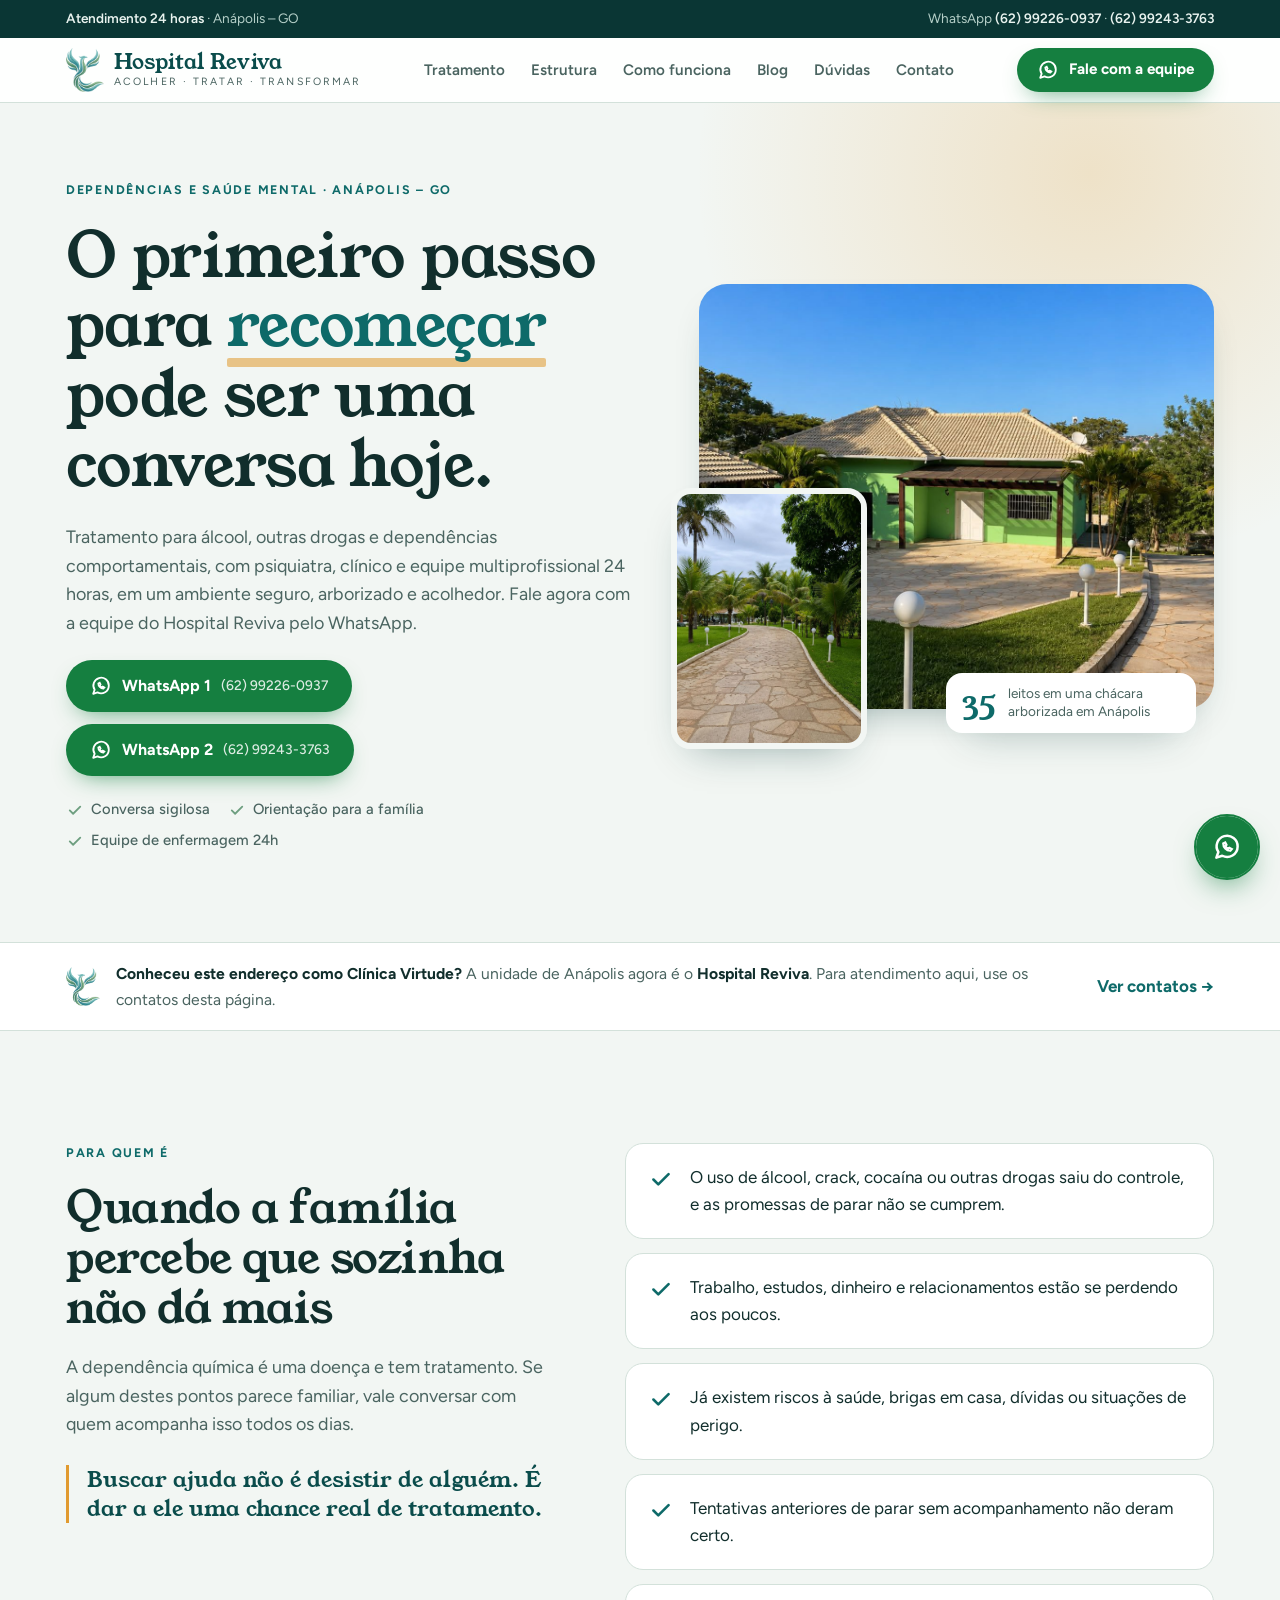
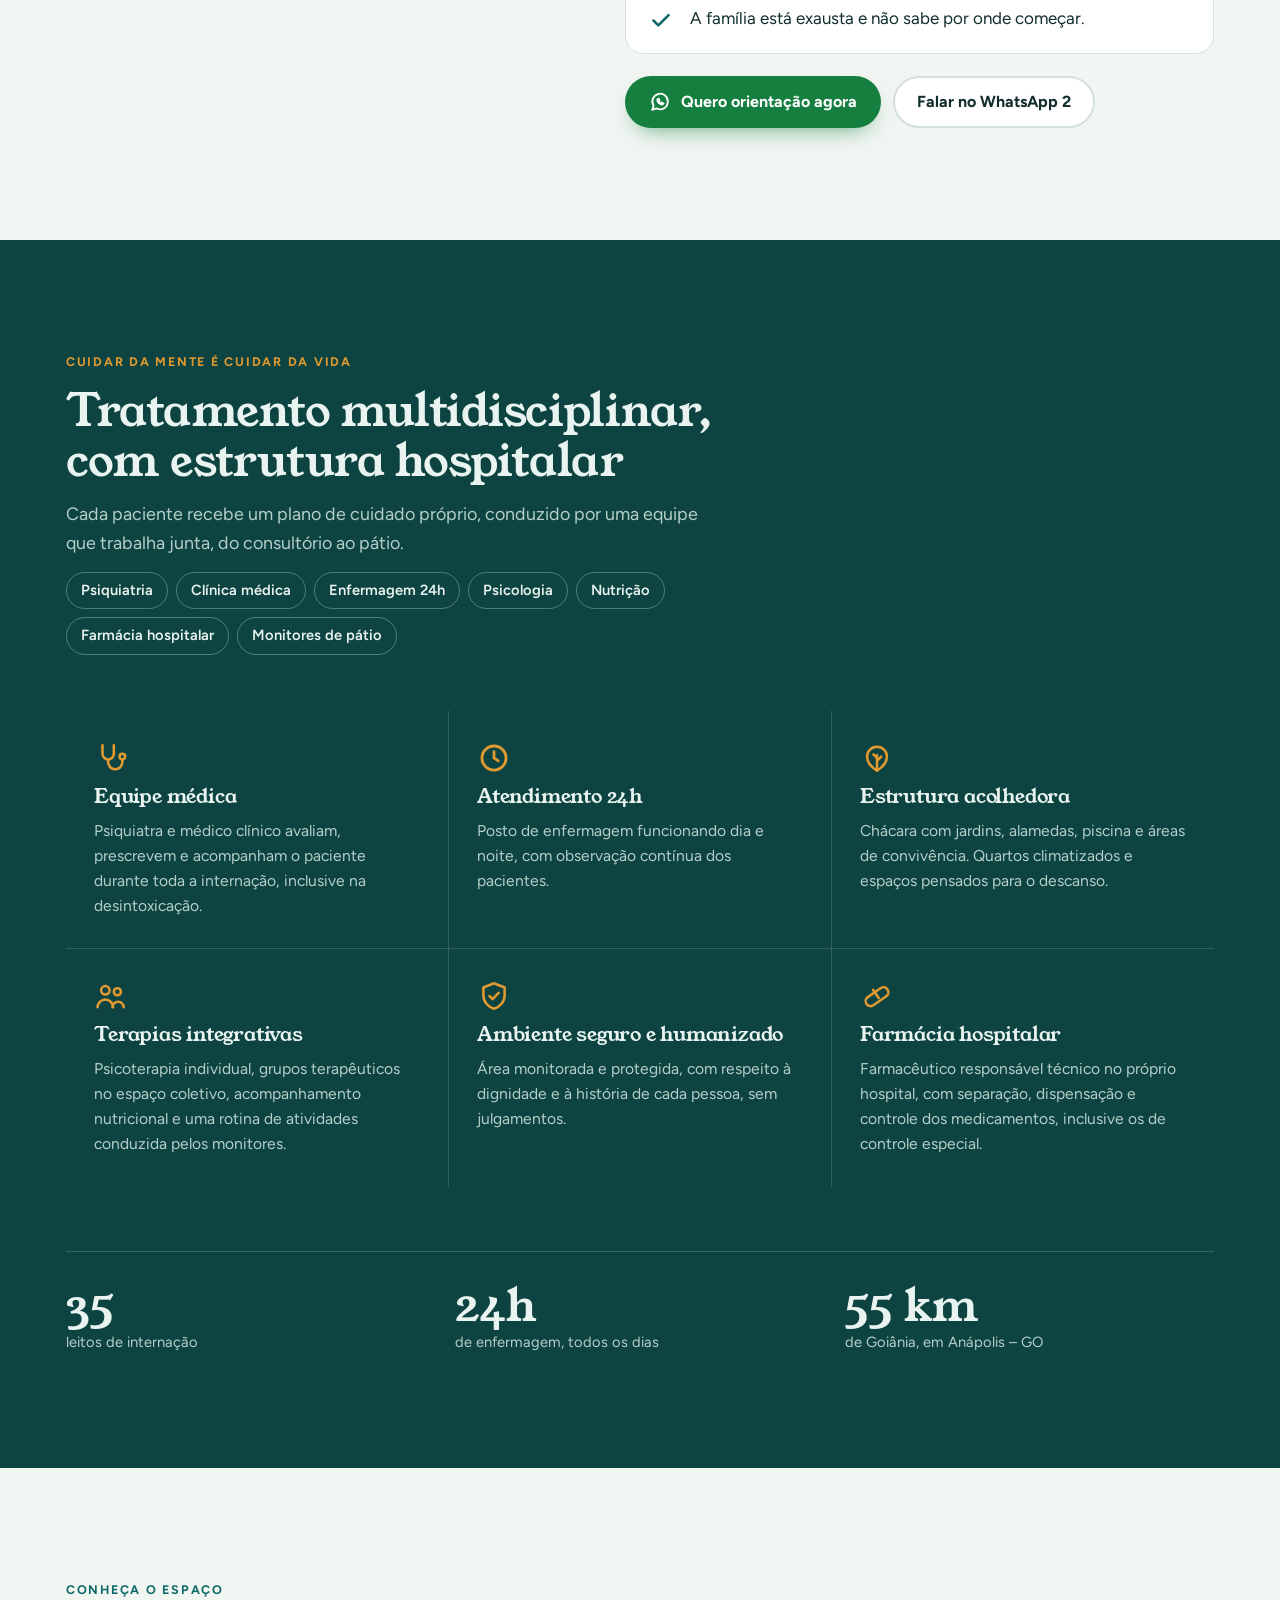
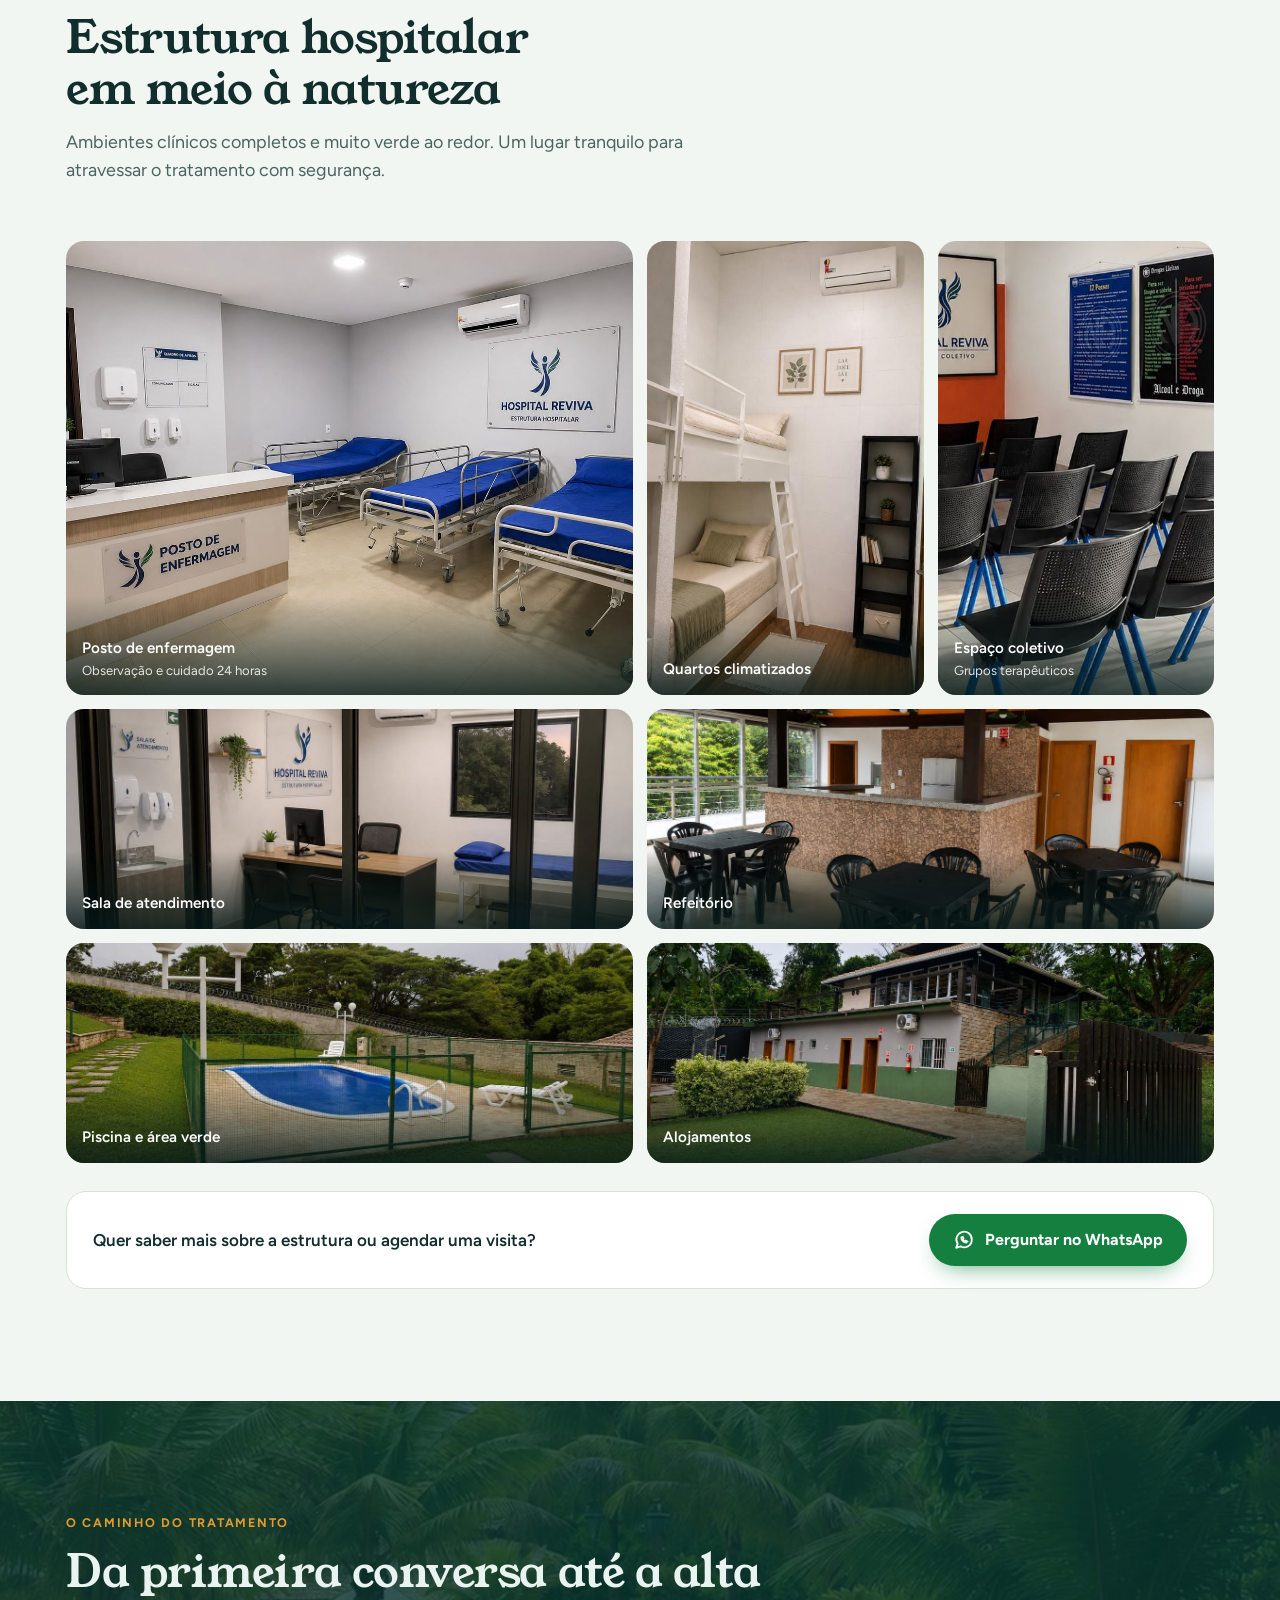
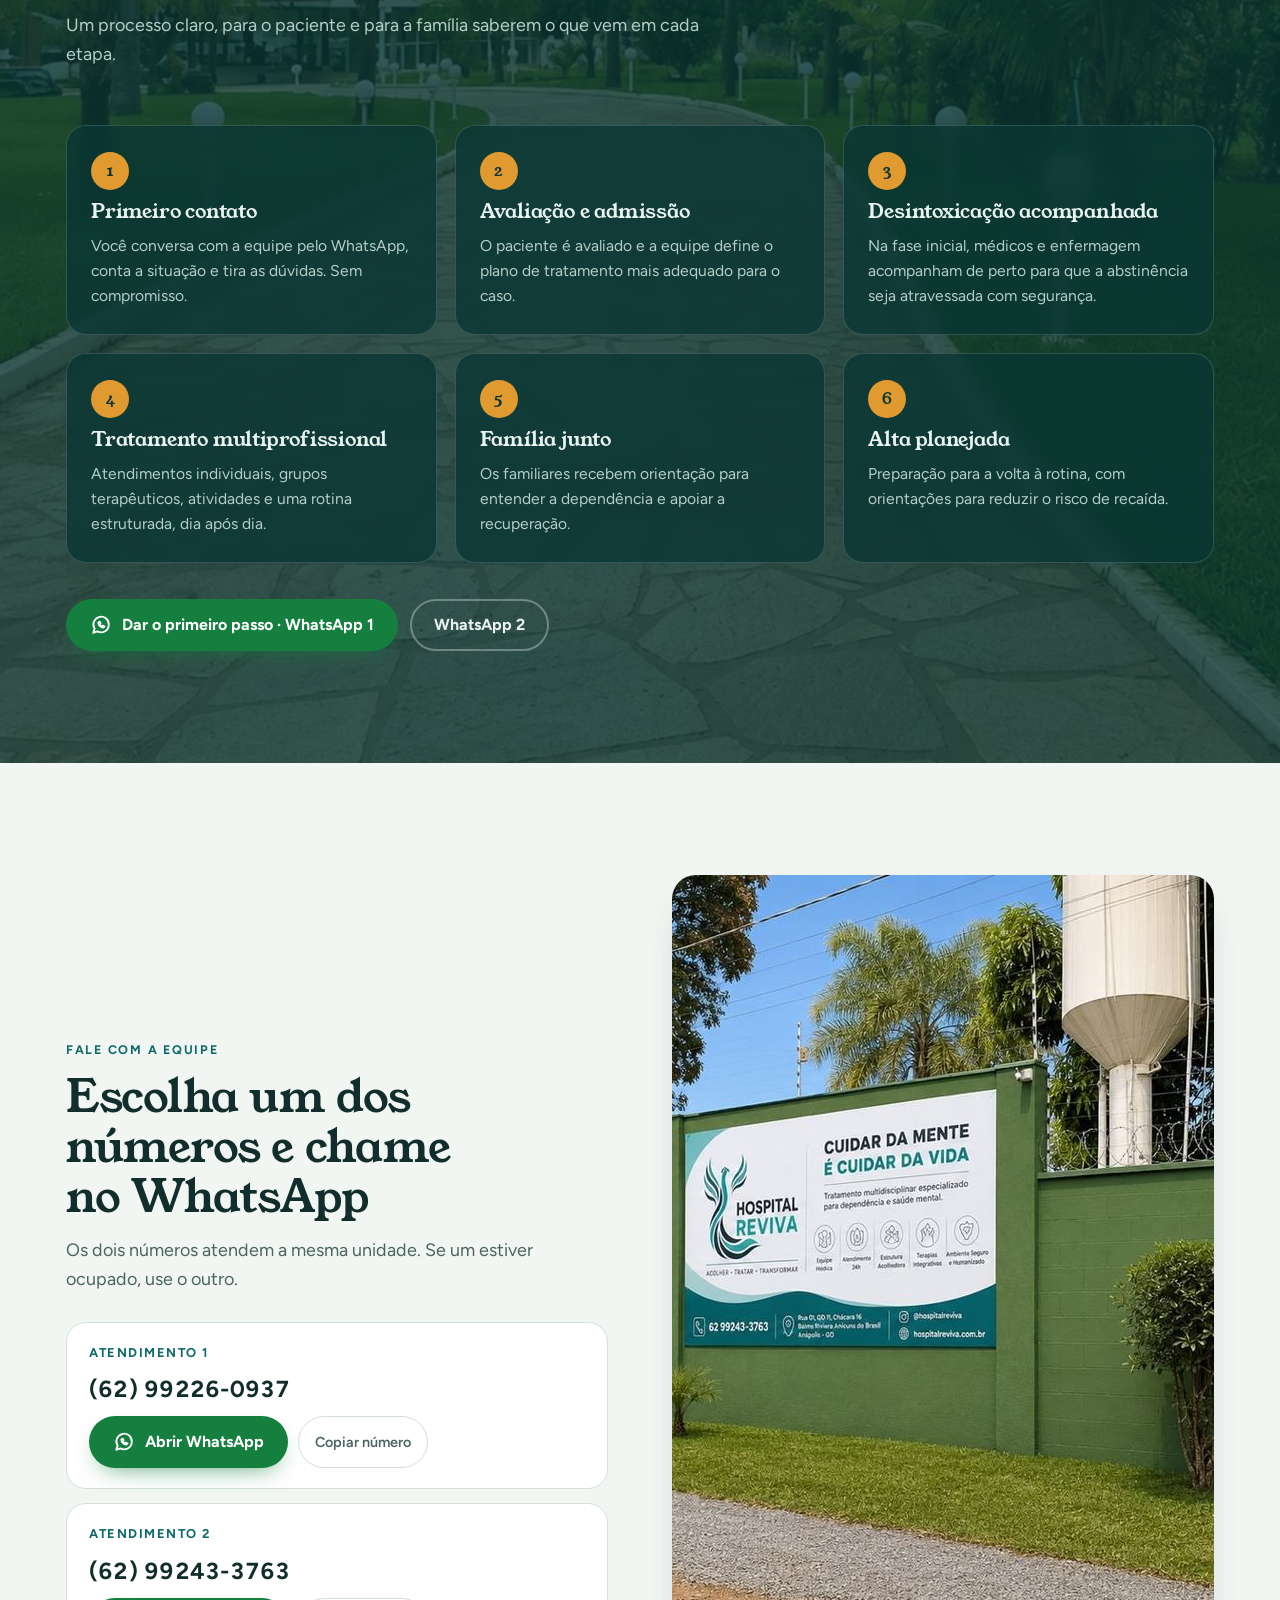
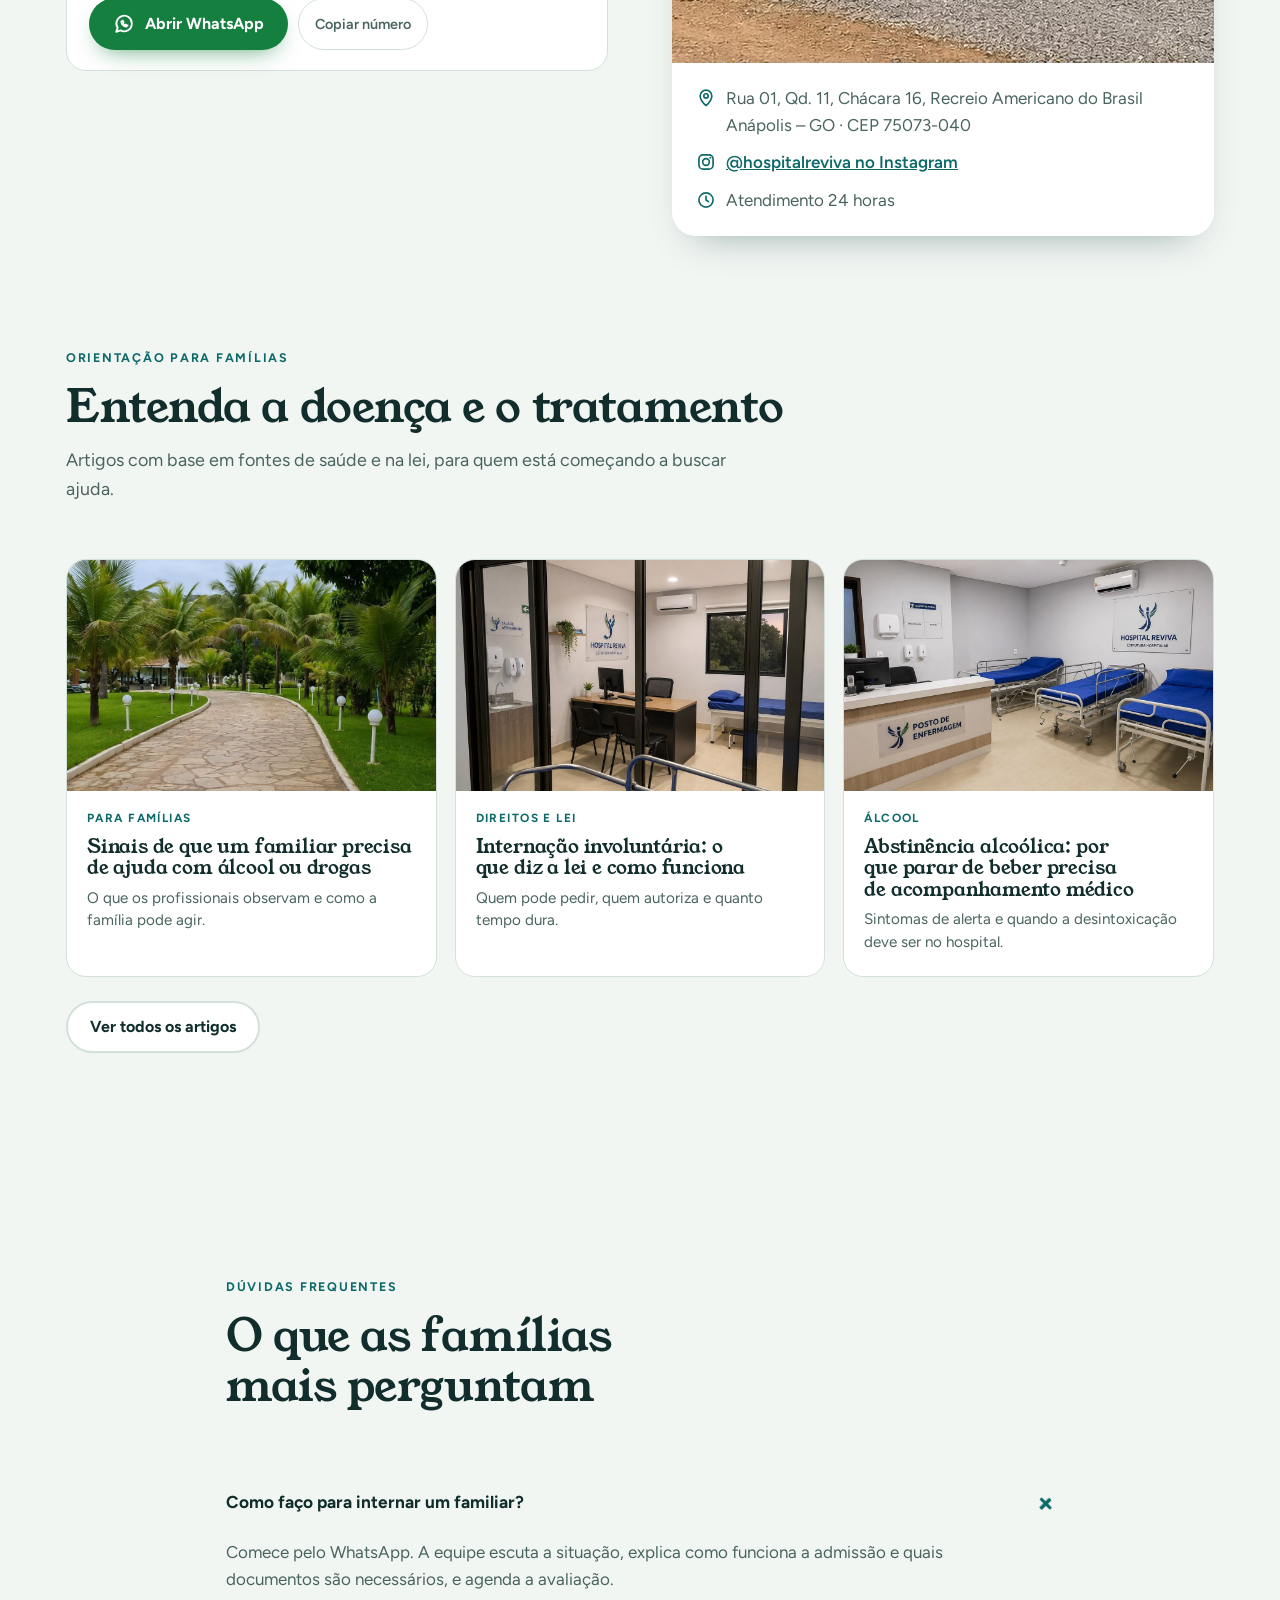
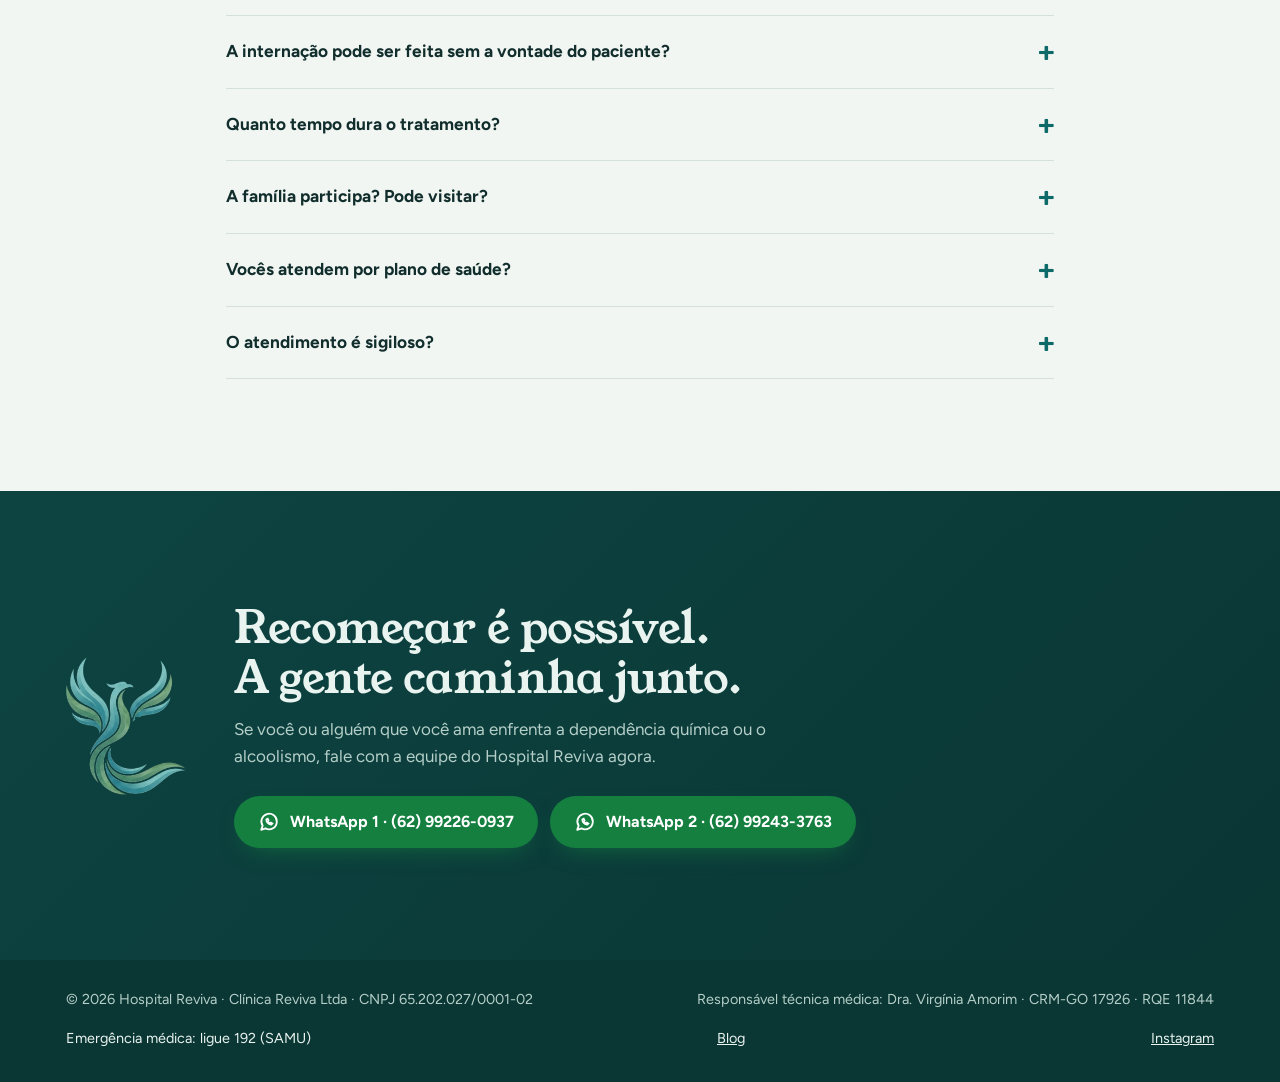
==== commit e524a152: "Adiciona blog, equipe, responsável técnica e dados da empresa - Blog com 3 artigos para famílias (si" ====
--- a/index.html
+++ b/index.html
@@ -4,7 +4,7 @@
 <meta charset="utf-8">
 <meta name="viewport" content="width=device-width, initial-scale=1, viewport-fit=cover">
 <title>Hospital Reviva | Clínica de Recuperação em Anápolis-GO</title>
-<meta name="description" content="Hospital Reviva em Anápolis-GO: tratamento para dependência química e alcoolismo com equipe multiprofissional 24h. Fale com a equipe pelo WhatsApp.">
+<meta name="description" content="Hospital Reviva em Anápolis-GO: tratamento para álcool, outras drogas e dependências comportamentais, com psiquiatra, clínico e equipe multiprofissional 24h. Fale pelo WhatsApp.">
 <link rel="preconnect" href="https://fonts.googleapis.com">
 <link rel="preconnect" href="https://fonts.gstatic.com" crossorigin>
 <link rel="stylesheet" href="https://fonts.googleapis.com/css2?family=Young+Serif&family=Figtree:wght@400;500;600;700;800&display=swap">
@@ -16,15 +16,7 @@
 <meta property="og:title" content="Hospital Reviva | Tratamento para dependência química em Anápolis">
 <meta property="og:description" content="Internação com acompanhamento médico e equipe multiprofissional 24h. Fale com a equipe pelo WhatsApp.">
 <meta property="og:image" content="https://hospitalreviva.com.br/img/sede-jardim.jpg">
-<script type="application/ld+json">
-{"@context":"https://schema.org","@type":"MedicalClinic","name":"Hospital Reviva",
- "description":"Tratamento multidisciplinar para dependência química e alcoolismo em Anápolis-GO.",
- "url":"https://hospitalreviva.com.br/","image":"https://hospitalreviva.com.br/img/sede-jardim.jpg",
- "telephone":["+55-62-99226-0937","+55-62-99243-3763"],
- "address":{"@type":"PostalAddress","streetAddress":"Rua 01, Qd. 11, Chácara 16","addressLocality":"Anápolis","addressRegion":"GO","addressCountry":"BR"},
- "openingHours":"Mo-Su 00:00-23:59","sameAs":["https://www.instagram.com/hospitalreviva/"],
- "medicalSpecialty":"Psychiatric"}
-</script>
+<script type="application/ld+json">{"@context": "https://schema.org", "@type": "MedicalClinic", "name": "Hospital Reviva", "legalName": "Clínica Reviva Ltda", "taxID": "65.202.027/0001-02", "description": "Tratamento multidisciplinar para dependência química e alcoolismo em Anápolis-GO.", "url": "https://hospitalreviva.com.br/", "image": "https://hospitalreviva.com.br/img/sede-jardim.jpg", "telephone": ["+55-62-99226-0937", "+55-62-99243-3763"], "address": {"@type": "PostalAddress", "streetAddress": "Rua 01, Qd. 11, Chácara 16, Recreio Americano do Brasil", "postalCode": "75073-040", "addressLocality": "Anápolis", "addressRegion": "GO", "addressCountry": "BR"}, "openingHours": "Mo-Su 00:00-23:59", "sameAs": ["https://www.instagram.com/hospitalreviva/"]}</script>
 <style>:root{padding-top:env(safe-area-inset-top,0px);padding-bottom:env(safe-area-inset-bottom,0px)}body{margin:0}</style>
 </head>
 <body>
@@ -155,6 +147,8 @@
 .band{background:var(--band);color:var(--on-band)}
 .band .eyebrow{color:var(--sun)}
 .band .lead{color:var(--on-band-muted)}
+.team{display:flex;flex-wrap:wrap;gap:8px;margin-top:6px}
+.team li{border:1px solid color-mix(in srgb,var(--on-band) 30%,transparent);color:var(--on-band);border-radius:999px;padding:6px 14px;font-size:.92rem;font-weight:600}
 .pillars{display:grid;grid-template-columns:repeat(3,minmax(0,1fr));gap:1px;background:color-mix(in srgb,var(--on-band) 16%,transparent);border-radius:22px;overflow:hidden}
 .pillar{background:var(--band);padding:30px 28px;display:grid;gap:10px;align-content:start}
 .pillar svg{width:34px;height:34px;color:var(--sun)}
@@ -218,6 +212,19 @@
 .where-info a{color:var(--teal);font-weight:600}
 @media (max-width:900px){ .contact .wrap{grid-template-columns:1fr} }
 @media (max-width:420px){ .ccard .acts .btn{flex:1 1 100%} }
+
+/* ---------- blog na landing ---------- */
+.reads{display:grid;grid-template-columns:repeat(3,minmax(0,1fr));gap:18px}
+.read{display:grid;grid-template-rows:auto 1fr;background:var(--surface);border:1px solid var(--line);border-radius:20px;overflow:hidden;text-decoration:none;color:inherit;transition:transform .2s,border-color .2s}
+.read:hover{transform:translateY(-3px);border-color:var(--teal)}
+.read img{width:100%;height:auto;aspect-ratio:16/10;object-fit:cover}
+.read div{padding:18px 20px 22px;display:grid;gap:8px;align-content:start}
+.read .tag{font-size:.74rem;font-weight:700;letter-spacing:.12em;text-transform:uppercase;color:var(--teal)}
+.read h3{font-size:1.2rem}
+.read p{color:var(--muted);font-size:.95rem;line-height:1.5}
+.reads-foot{margin-top:24px}
+@media (max-width:900px){ .reads{grid-template-columns:1fr 1fr} }
+@media (max-width:600px){ .reads{grid-template-columns:1fr} }
 
 /* ---------- FAQ ---------- */
 .faq .wrap{max-width:860px}
@@ -293,6 +300,7 @@
       <a href="#tratamento">Tratamento</a>
       <a href="#estrutura">Estrutura</a>
       <a href="#como-funciona">Como funciona</a>
+      <a href="#orientacao">Blog</a>
       <a href="#duvidas">Dúvidas</a>
       <a href="#contato">Contato</a>
     </nav>
@@ -307,9 +315,9 @@
   <section class="hero">
     <div class="wrap">
       <div class="hero-copy">
-        <p class="eyebrow">Dependência química e alcoolismo · Anápolis – GO</p>
+        <p class="eyebrow">Dependências e saúde mental · Anápolis – GO</p>
         <h1>O primeiro passo para <mark>recomeçar</mark> pode ser uma conversa hoje.</h1>
-        <p class="lead">Internação com acompanhamento médico e equipe multiprofissional 24 horas, em um ambiente seguro, arborizado e acolhedor. Fale agora com a equipe do Hospital Reviva pelo WhatsApp.</p>
+        <p class="lead">Tratamento para álcool, outras drogas e dependências comportamentais, com psiquiatra, clínico e equipe multiprofissional 24 horas, em um ambiente seguro, arborizado e acolhedor. Fale agora com a equipe do Hospital Reviva pelo WhatsApp.</p>
         <div class="btn-row">
           <a class="btn btn-wa" href="https://wa.me/5562992260937?text=Ol%C3%A1!%20Vim%20pelo%20site%20do%20Hospital%20Reviva%20e%20gostaria%20de%20informa%C3%A7%C3%B5es%20sobre%20o%20tratamento." target="_blank" rel="noopener" data-wa="hero-1">
             <svg><use href="#i-chat"/></svg> WhatsApp 1 <small>(62) 99226-0937</small>
@@ -370,13 +378,16 @@
       <div class="section-head">
         <p class="eyebrow">Cuidar da mente é cuidar da vida</p>
         <h2>Tratamento multidisciplinar, com estrutura hospitalar</h2>
-        <p class="lead">Cada paciente recebe um plano de cuidado próprio, conduzido por uma equipe que trabalha junta: médicos, enfermagem, farmácia e profissionais de terapia.</p>
+        <p class="lead">Cada paciente recebe um plano de cuidado próprio, conduzido por uma equipe que trabalha junta, do consultório ao pátio.</p>
+        <ul class="clean team" aria-label="Equipe">
+          <li>Psiquiatria</li><li>Clínica médica</li><li>Enfermagem 24h</li><li>Psicologia</li><li>Nutrição</li><li>Farmácia hospitalar</li><li>Monitores de pátio</li>
+        </ul>
       </div>
       <div class="pillars">
         <div class="pillar">
           <svg viewBox="0 0 24 24" fill="none" stroke="currentColor" stroke-width="1.8" stroke-linecap="round" stroke-linejoin="round"><path d="M6 3v6a4 4 0 0 0 8 0V3"/><path d="M10 13v2a5 5 0 0 0 10 0v-2"/><circle cx="20" cy="11" r="2"/></svg>
           <h3>Equipe médica</h3>
-          <p>Avaliação, prescrição e acompanhamento médico durante toda a internação, incluindo a fase de desintoxicação.</p>
+          <p>Psiquiatra e médico clínico avaliam, prescrevem e acompanham o paciente durante toda a internação, inclusive na desintoxicação.</p>
         </div>
         <div class="pillar">
           <svg><use href="#i-clock"/></svg>
@@ -391,7 +402,7 @@
         <div class="pillar">
           <svg viewBox="0 0 24 24" fill="none" stroke="currentColor" stroke-width="1.8" stroke-linecap="round" stroke-linejoin="round"><circle cx="8" cy="8" r="3"/><circle cx="16.5" cy="9" r="2.5"/><path d="M2.5 20a5.5 5.5 0 0 1 11 0M13 20a4 4 0 0 1 8 0"/></svg>
           <h3>Terapias integrativas</h3>
-          <p>Atendimentos individuais, grupos terapêuticos no espaço coletivo e atividades que ajudam a reconstruir a rotina.</p>
+          <p>Psicoterapia individual, grupos terapêuticos no espaço coletivo, acompanhamento nutricional e uma rotina de atividades conduzida pelos monitores.</p>
         </div>
         <div class="pillar">
           <svg viewBox="0 0 24 24" fill="none" stroke="currentColor" stroke-width="1.8" stroke-linecap="round" stroke-linejoin="round"><path d="M12 3 4.5 6v5.5c0 4.6 3.2 8.2 7.5 9.5 4.3-1.3 7.5-4.9 7.5-9.5V6L12 3Z"/><path d="m8.8 12 2.2 2.2 4.3-4.4"/></svg>
@@ -401,7 +412,7 @@
         <div class="pillar">
           <svg viewBox="0 0 24 24" fill="none" stroke="currentColor" stroke-width="1.8" stroke-linecap="round" stroke-linejoin="round"><rect x="3" y="9" width="18" height="7" rx="3.5" transform="rotate(-35 12 12.5)"/><path d="m9.2 7.6 4 5.8"/></svg>
           <h3>Farmácia hospitalar</h3>
-          <p>Farmacêutico responsável técnico e controle rigoroso dos medicamentos, inclusive os de controle especial.</p>
+          <p>Farmacêutico responsável técnico no próprio hospital, com separação, dispensação e controle dos medicamentos, inclusive os de controle especial.</p>
         </div>
       </div>
       <div class="stats">
@@ -489,7 +500,7 @@
       <div class="where">
         <img src="img/fachada.jpg" alt="Fachada do Hospital Reviva com muro verde e placa" loading="lazy" width="1400" height="788">
         <div class="where-info">
-          <p><svg><use href="#i-pin"/></svg><span>Rua 01, Qd. 11, Chácara 16<br>Anápolis – GO</span></p>
+          <p><svg><use href="#i-pin"/></svg><span>Rua 01, Qd. 11, Chácara 16, Recreio Americano do Brasil<br>Anápolis – GO · CEP 75073-040</span></p>
           <p><svg><use href="#i-insta"/></svg><a href="https://www.instagram.com/hospitalreviva/" target="_blank" rel="noopener">@hospitalreviva no Instagram</a></p>
           <p><svg><use href="#i-clock"/></svg><span>Atendimento 24 horas</span></p>
         </div>
@@ -497,8 +508,25 @@
     </div>
   </section>
 
+  <!-- BLOG: conteúdo informativo, que é o que o Google permite trabalhar de forma orgânica neste tema -->
+  <section id="orientacao" style="padding-top:0">
+    <div class="wrap">
+      <div class="section-head">
+        <p class="eyebrow">Orientação para famílias</p>
+        <h2>Entenda a doença e o tratamento</h2>
+        <p class="lead">Artigos com base em fontes de saúde e na lei, para quem está começando a buscar ajuda.</p>
+      </div>
+      <div class="reads">
+        <a class="read" href="blog/sinais-de-dependencia-quimica.html"><img src="img/alameda.jpg" alt="" loading="lazy" width="900" height="1538"><div><span class="tag">Para famílias</span><h3>Sinais de que um familiar precisa de ajuda com álcool ou drogas</h3><p>O que os profissionais observam e como a família pode agir.</p></div></a>
+        <a class="read" href="blog/internacao-involuntaria-o-que-diz-a-lei.html"><img src="img/sala-atendimento.jpg" alt="" loading="lazy" width="1200" height="900"><div><span class="tag">Direitos e lei</span><h3>Internação involuntária: o que diz a lei e como funciona</h3><p>Quem pode pedir, quem autoriza e quanto tempo dura.</p></div></a>
+        <a class="read" href="blog/abstinencia-alcoolica-acompanhamento-medico.html"><img src="img/posto-enfermagem.jpg" alt="" loading="lazy" width="1200" height="900"><div><span class="tag">Álcool</span><h3>Abstinência alcoólica: por que parar de beber precisa de acompanhamento médico</h3><p>Sintomas de alerta e quando a desintoxicação deve ser no hospital.</p></div></a>
+      </div>
+      <div class="reads-foot"><a class="btn btn-ghost" href="blog/index.html">Ver todos os artigos</a></div>
+    </div>
+  </section>
+
   <!-- FAQ -->
-  <section class="faq" id="duvidas" style="padding-top:0">
+  <section class="faq" id="duvidas">
     <div class="wrap">
       <div class="section-head">
         <p class="eyebrow">Dúvidas frequentes</p>
@@ -549,10 +577,11 @@
 
 <footer>
   <div class="wrap">
-    <span>© 2026 Hospital Reviva · Acolher · Tratar · Transformar</span>
-    <!-- CFM 2.336/2023: anúncio de serviço médico deve trazer o diretor técnico médico. Preencher antes de divulgar:
-         <span>Diretor técnico: Dr(a). NOME · CRM-GO 00000</span> -->
+    <span>© 2026 Hospital Reviva · Clínica Reviva Ltda · CNPJ 65.202.027/0001-02</span>
+    <!-- CFM 2.336/2023: anúncio de serviço médico traz o responsável técnico médico com CRM e RQE -->
+    <span>Responsável técnica médica: Dra. Virgínia Amorim · CRM-GO 17926 · RQE 11844</span>
     <span class="sos">Emergência médica: ligue 192 (SAMU)</span>
+    <a href="blog/index.html">Blog</a>
     <a href="https://www.instagram.com/hospitalreviva/" target="_blank" rel="noopener">Instagram</a>
   </div>
 </footer>
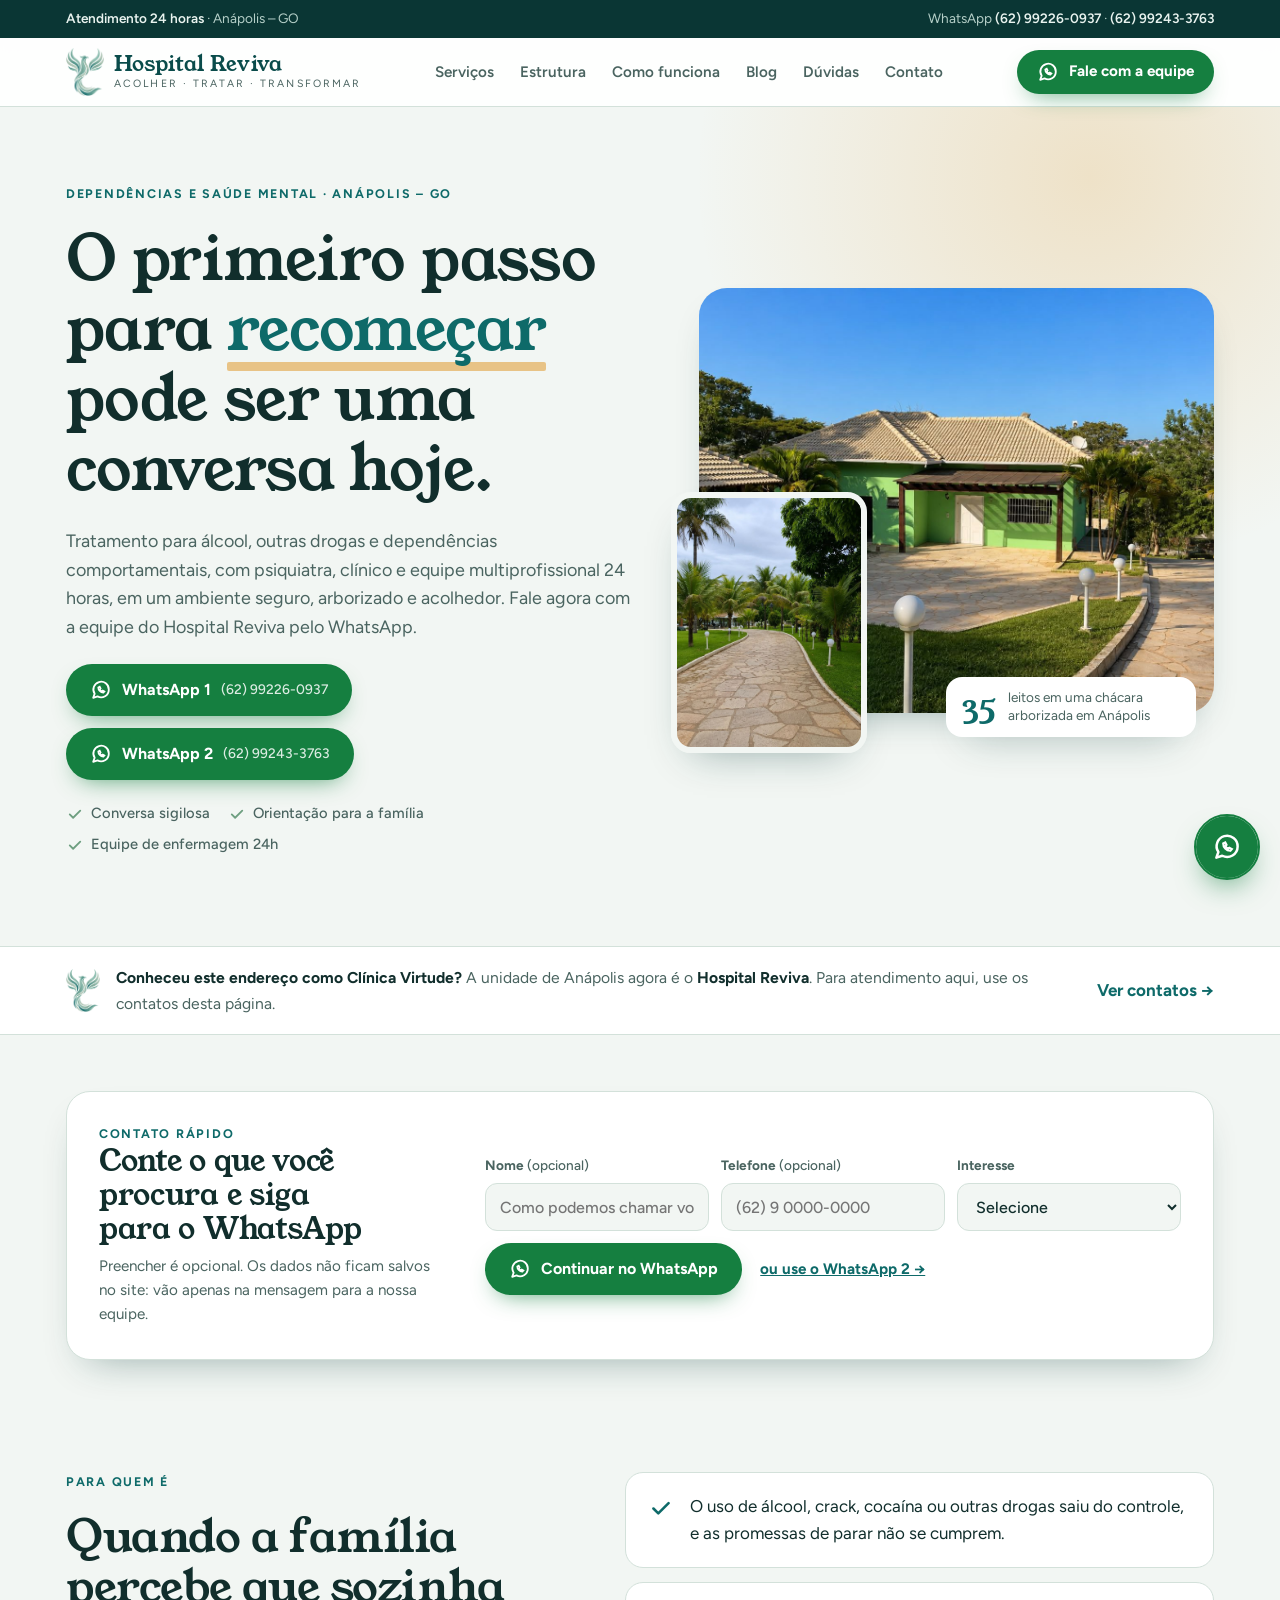
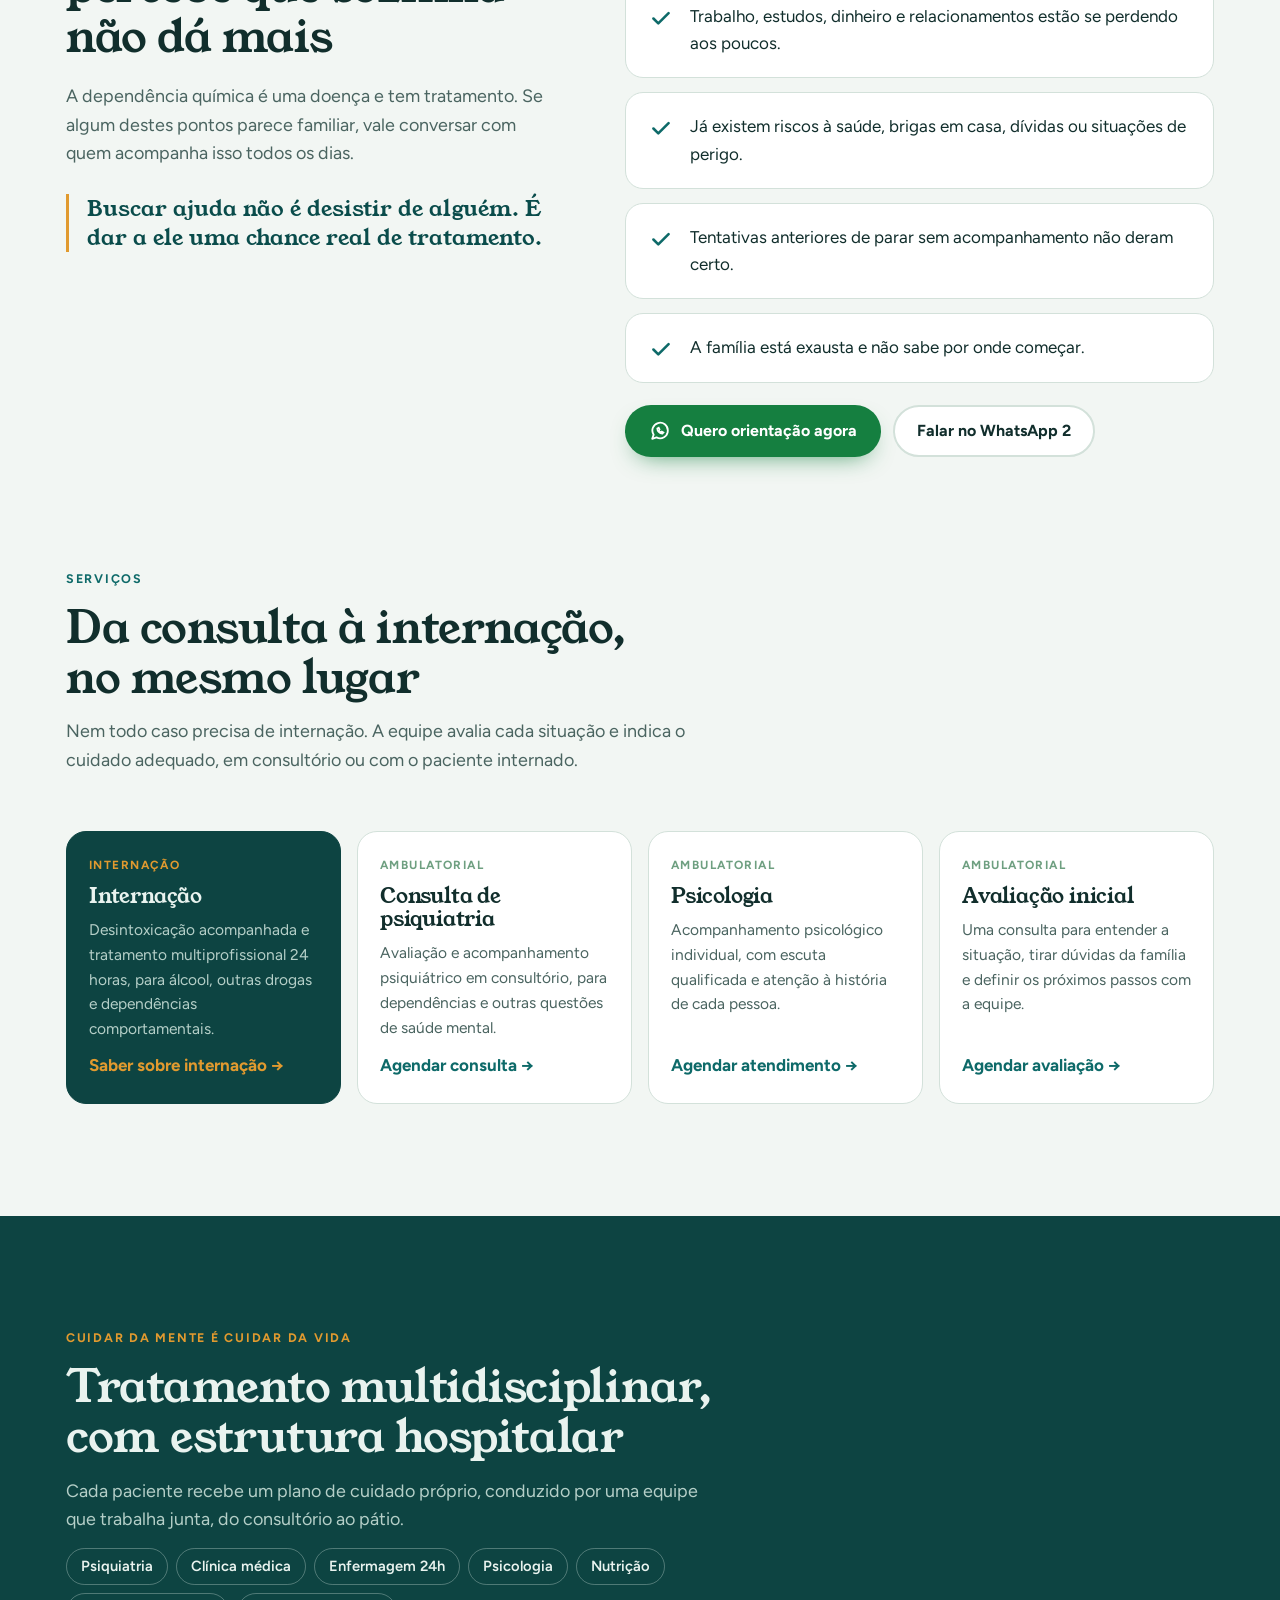
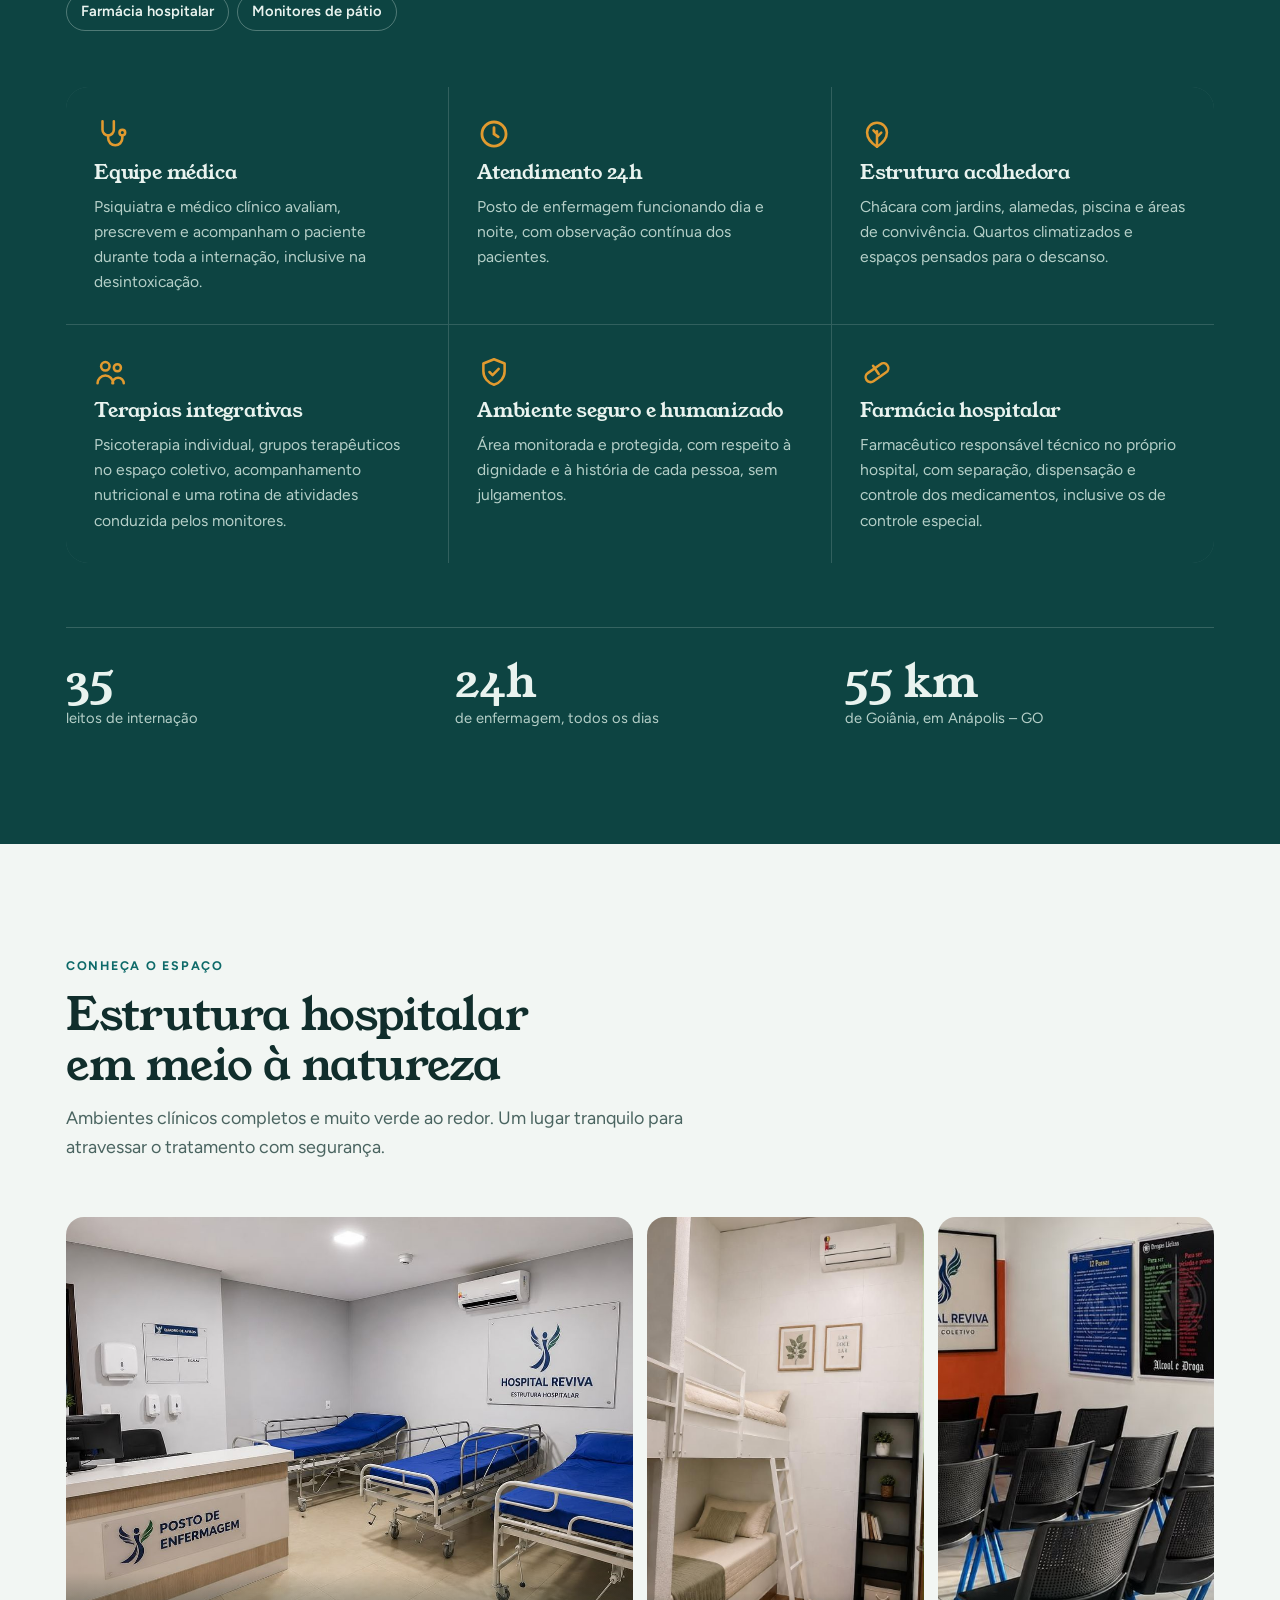
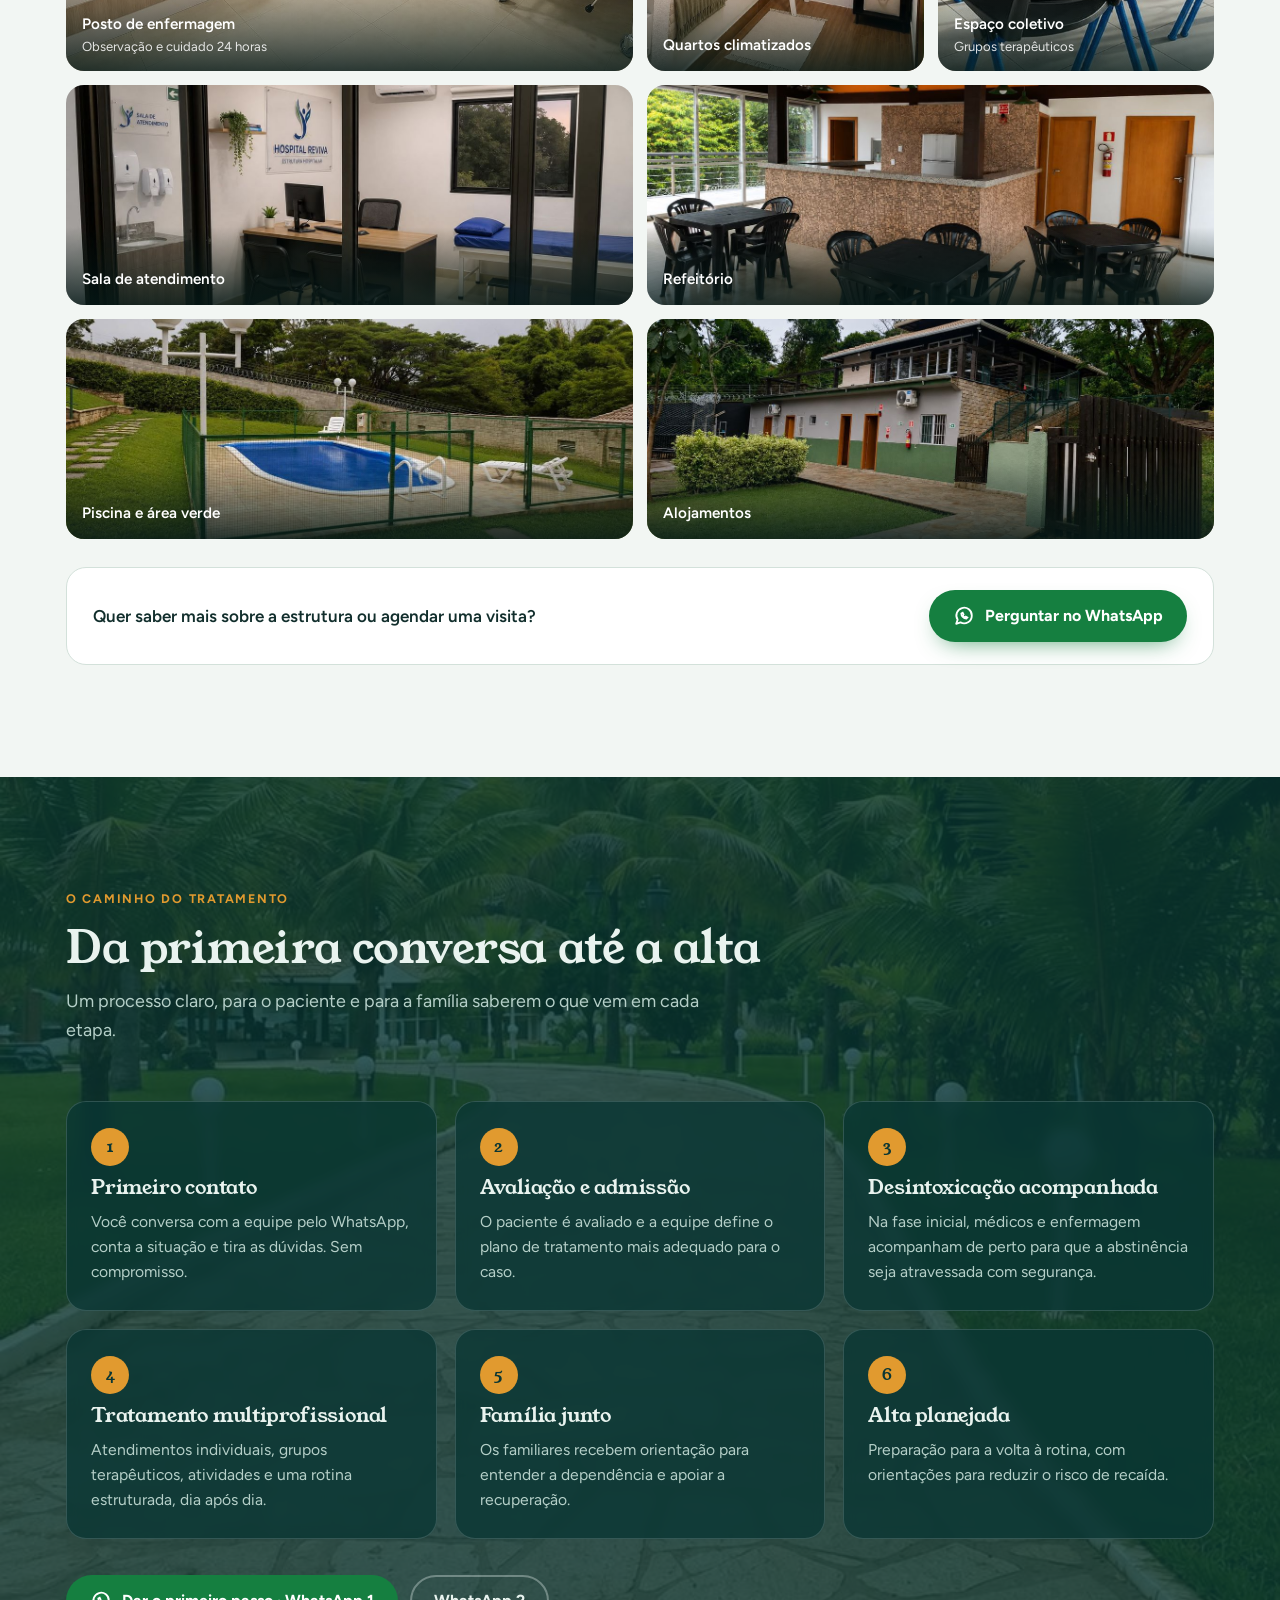
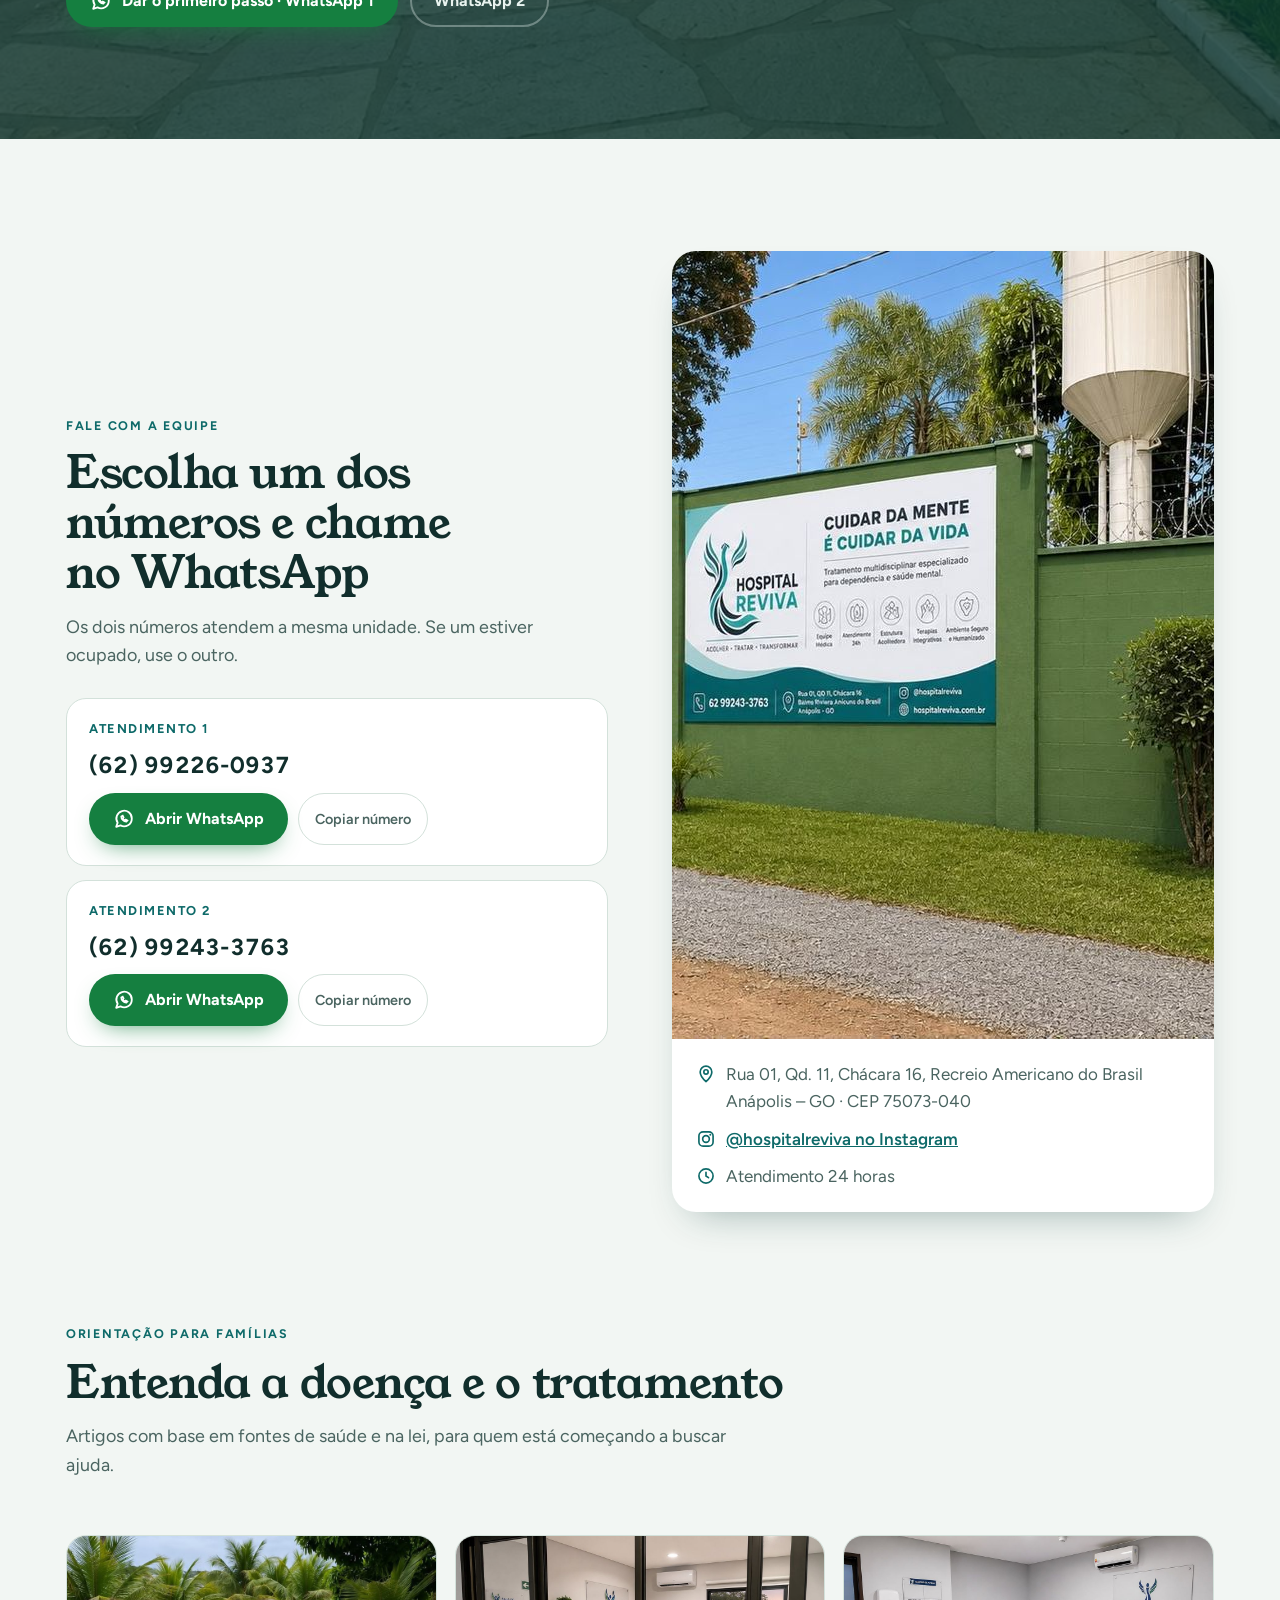
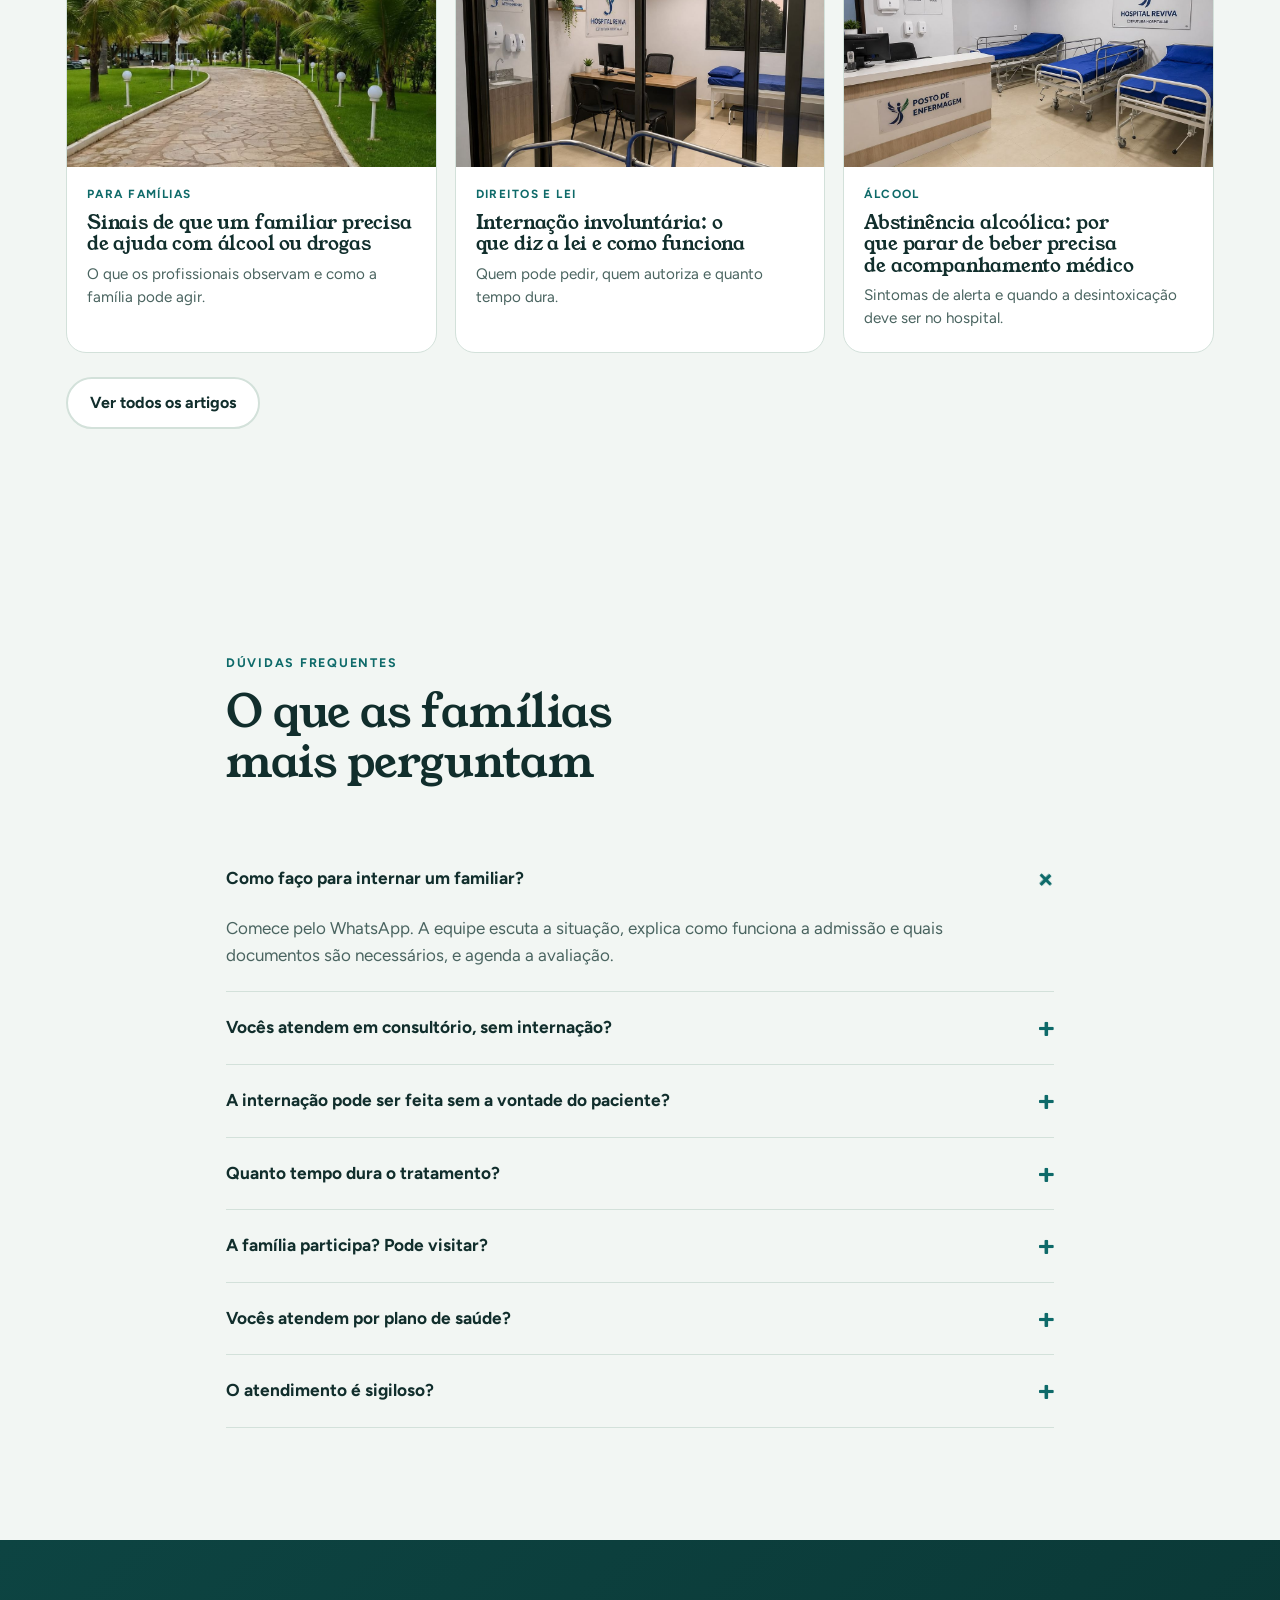
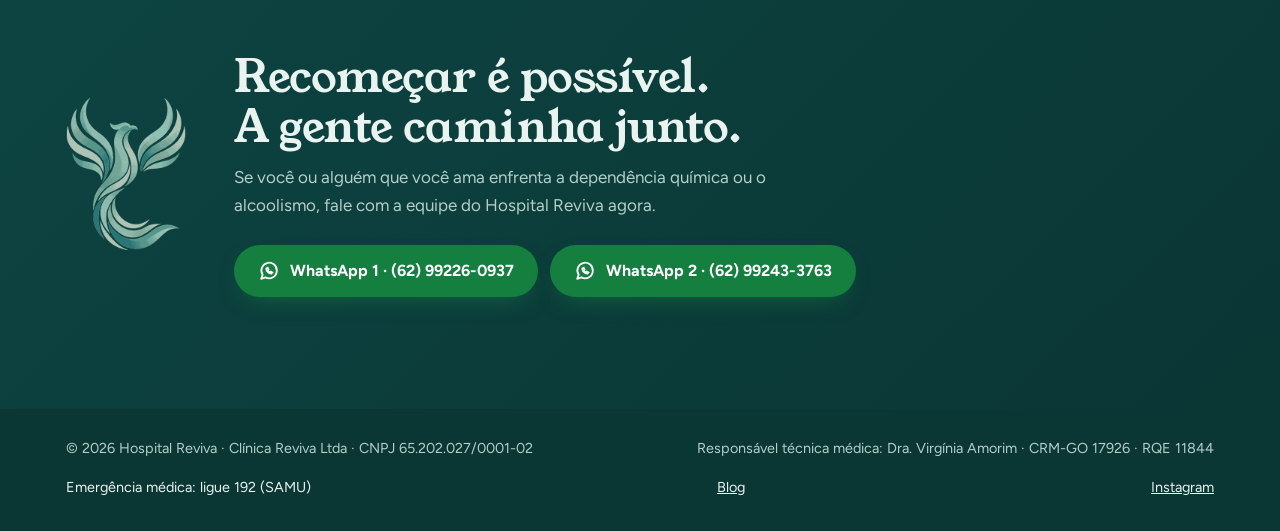
==== commit 2e6e5f84: "Logo oficial, contato rápido e serviços ambulatoriais - Logo oficial da fênix no lugar do recorte, c" ====
--- a/index.html
+++ b/index.html
@@ -4,12 +4,14 @@
 <meta charset="utf-8">
 <meta name="viewport" content="width=device-width, initial-scale=1, viewport-fit=cover">
 <title>Hospital Reviva | Clínica de Recuperação em Anápolis-GO</title>
-<meta name="description" content="Hospital Reviva em Anápolis-GO: tratamento para álcool, outras drogas e dependências comportamentais, com psiquiatra, clínico e equipe multiprofissional 24h. Fale pelo WhatsApp.">
+<meta name="description" content="Hospital Reviva em Anápolis-GO: internação e consultas de psiquiatria e psicologia para álcool, outras drogas e dependências comportamentais. Equipe multiprofissional 24h. Fale pelo WhatsApp.">
 <link rel="preconnect" href="https://fonts.googleapis.com">
 <link rel="preconnect" href="https://fonts.gstatic.com" crossorigin>
 <link rel="stylesheet" href="https://fonts.googleapis.com/css2?family=Young+Serif&family=Figtree:wght@400;500;600;700;800&display=swap">
 <meta name="theme-color" content="#0D4442">
-<link rel="icon" type="image/png" href="img/fenix.png">
+<link rel="icon" href="img/favicon.ico" sizes="any">
+<link rel="icon" type="image/png" sizes="32x32" href="img/favicon-32.png">
+<link rel="apple-touch-icon" href="img/apple-touch-icon.png">
 <link rel="canonical" href="https://hospitalreviva.com.br/">
 <meta property="og:type" content="website">
 <meta property="og:locale" content="pt_BR">
@@ -133,6 +135,36 @@
 .rebrand p b{color:var(--ink)}
 .rebrand a{font-weight:700;color:var(--teal);text-decoration:none;white-space:nowrap}
 
+/* ---------- contato rápido ---------- */
+.quick{padding-block:clamp(36px,5vw,56px) 0}
+.quick-card{background:var(--surface);border:1px solid var(--line);border-radius:24px;box-shadow:var(--shadow);padding:clamp(22px,3vw,32px);
+  display:grid;grid-template-columns:minmax(0,.8fr) minmax(0,1.6fr);gap:clamp(18px,3vw,40px);align-items:center}
+.quick-card h2{font-size:clamp(1.45rem,2.4vw,1.9rem)}
+.quick-card .hint{color:var(--muted);font-size:.95rem;margin-top:8px}
+.qf{display:grid;grid-template-columns:repeat(3,minmax(0,1fr));gap:12px}
+.qf label{display:grid;gap:6px;font-size:.85rem;font-weight:700;color:var(--muted);min-width:0}
+.qf label span em{font-style:normal;font-weight:500}
+.qf input,.qf select{width:100%;min-height:48px;border:1px solid var(--line);border-radius:12px;background:var(--bg);color:var(--ink);font:500 1rem var(--body);padding:0 14px}
+.qf input:focus,.qf select:focus{outline:2px solid var(--teal);outline-offset:1px}
+.qf-actions{grid-column:1/-1;display:flex;flex-wrap:wrap;align-items:center;gap:10px 18px}
+.qf-actions a.alt{color:var(--teal);font-weight:700;font-size:.95rem}
+.qf-actions small{flex:1 1 100%;color:var(--muted);font-size:.85rem}
+@media (max-width:900px){ .quick-card{grid-template-columns:1fr} }
+@media (max-width:640px){ .qf{grid-template-columns:1fr} .qf-actions .btn{flex:1 1 100%} }
+
+/* ---------- serviços ---------- */
+.services{display:grid;grid-template-columns:repeat(4,minmax(0,1fr));gap:16px}
+.svc{background:var(--surface);border:1px solid var(--line);border-radius:20px;padding:24px 22px;display:grid;gap:10px;grid-template-rows:auto auto 1fr auto}
+.svc .kind{font-size:.74rem;font-weight:700;letter-spacing:.12em;text-transform:uppercase;color:var(--sage)}
+.svc h3{font-size:1.3rem}
+.svc p{color:var(--muted);font-size:.97rem}
+.svc a{font-weight:700;color:var(--teal);text-decoration:none}
+.svc a:hover{text-decoration:underline}
+.svc.main{background:var(--band);border-color:var(--band)}
+.svc.main h3{color:var(--on-band)}.svc.main p{color:var(--on-band-muted)}.svc.main .kind,.svc.main a{color:var(--sun)}
+@media (max-width:1000px){ .services{grid-template-columns:repeat(2,minmax(0,1fr))} }
+@media (max-width:560px){ .services{grid-template-columns:1fr} }
+
 /* ---------- sinais ---------- */
 .signs .wrap{display:grid;grid-template-columns:.9fr 1.1fr;gap:clamp(32px,6vw,80px);align-items:start}
 .signs .sticky{position:sticky;top:110px;display:grid;gap:20px}
@@ -293,11 +325,11 @@
 <header class="nav">
   <div class="wrap">
     <a class="brand" href="#inicio" aria-label="Hospital Reviva, início">
-      <img src="img/fenix.png" alt="" width="38" height="44">
+      <img src="img/fenix.png" alt="" width="38" height="48">
       <span><strong>Hospital Reviva</strong><em>Acolher · Tratar · Transformar</em></span>
     </a>
     <nav class="nav-links" aria-label="Seções">
-      <a href="#tratamento">Tratamento</a>
+      <a href="#servicos">Serviços</a>
       <a href="#estrutura">Estrutura</a>
       <a href="#como-funciona">Como funciona</a>
       <a href="#orientacao">Blog</a>
@@ -343,11 +375,43 @@
   <!-- AVISO: endereço que circula com o nome antigo -->
   <div class="rebrand">
     <div class="wrap">
-      <img src="img/fenix.png" alt="" width="34" height="39">
+      <img src="img/fenix.png" alt="" width="34" height="43">
       <p><b>Conheceu este endereço como Clínica Virtude?</b> A unidade de Anápolis agora é o <b>Hospital Reviva</b>. Para atendimento aqui, use os contatos desta página.</p>
       <a href="#contato">Ver contatos →</a>
     </div>
   </div>
+
+  <!-- CONTATO RÁPIDO: os campos só enriquecem a mensagem; o link do WhatsApp funciona mesmo vazio (e sem JavaScript) -->
+  <section class="quick" id="contato-rapido">
+    <div class="wrap">
+      <div class="quick-card">
+        <div>
+          <p class="eyebrow">Contato rápido</p>
+          <h2>Conte o que você procura e siga para o WhatsApp</h2>
+          <p class="hint">Preencher é opcional. Os dados não ficam salvos no site: vão apenas na mensagem para a nossa equipe.</p>
+        </div>
+        <div class="qf">
+          <label for="qf-nome"><span>Nome <em>(opcional)</em></span><input id="qf-nome" type="text" autocomplete="name" placeholder="Como podemos chamar você"></label>
+          <label for="qf-tel"><span>Telefone <em>(opcional)</em></span><input id="qf-tel" type="tel" autocomplete="tel" inputmode="tel" placeholder="(62) 9 0000-0000"></label>
+          <label for="qf-int"><span>Interesse</span>
+            <select id="qf-int">
+              <option value="">Selecione</option>
+              <option>Internação</option>
+              <option>Consulta de psiquiatria</option>
+              <option>Psicologia</option>
+              <option>Avaliação inicial</option>
+              <option>Orientação para a família</option>
+              <option>Outro assunto</option>
+            </select>
+          </label>
+          <div class="qf-actions">
+            <a class="btn btn-wa" id="qf-go1" href="https://wa.me/5562992260937?text=Ol%C3%A1!%20Vim%20pelo%20site%20do%20Hospital%20Reviva%20e%20gostaria%20de%20informa%C3%A7%C3%B5es." target="_blank" rel="noopener" data-wa="form-1"><svg><use href="#i-chat"/></svg> Continuar no WhatsApp</a>
+            <a class="alt" id="qf-go2" href="https://wa.me/5562992433763?text=Ol%C3%A1!%20Vim%20pelo%20site%20do%20Hospital%20Reviva%20e%20gostaria%20de%20informa%C3%A7%C3%B5es." target="_blank" rel="noopener" data-wa="form-2">ou use o WhatsApp 2 →</a>
+          </div>
+        </div>
+      </div>
+    </div>
+  </section>
 
   <!-- SINAIS -->
   <section class="signs" id="tratamento">
@@ -367,6 +431,43 @@
         <div class="btn-row" style="margin-top:8px">
           <a class="btn btn-wa" href="https://wa.me/5562992260937?text=Ol%C3%A1!%20Gostaria%20de%20orienta%C3%A7%C3%A3o%20sobre%20o%20tratamento%20de%20um%20familiar%20no%20Hospital%20Reviva." target="_blank" rel="noopener" data-wa="sinais-1"><svg><use href="#i-chat"/></svg> Quero orientação agora</a>
           <a class="btn btn-ghost" href="https://wa.me/5562992433763?text=Ol%C3%A1!%20Gostaria%20de%20orienta%C3%A7%C3%A3o%20sobre%20o%20tratamento%20de%20um%20familiar%20no%20Hospital%20Reviva." target="_blank" rel="noopener" data-wa="sinais-2">Falar no WhatsApp 2</a>
+        </div>
+      </div>
+    </div>
+  </section>
+
+  <!-- SERVIÇOS: internação e atendimento ambulatorial (previstos no CNPJ) -->
+  <section id="servicos" style="padding-top:0">
+    <div class="wrap">
+      <div class="section-head">
+        <p class="eyebrow">Serviços</p>
+        <h2>Da consulta à internação, no mesmo lugar</h2>
+        <p class="lead">Nem todo caso precisa de internação. A equipe avalia cada situação e indica o cuidado adequado, em consultório ou com o paciente internado.</p>
+      </div>
+      <div class="services">
+        <div class="svc main">
+          <span class="kind">Internação</span>
+          <h3>Internação</h3>
+          <p>Desintoxicação acompanhada e tratamento multiprofissional 24 horas, para álcool, outras drogas e dependências comportamentais.</p>
+          <a href="https://wa.me/5562992260937?text=Ol%C3%A1!%20Gostaria%20de%20informa%C3%A7%C3%B5es%20sobre%20interna%C3%A7%C3%A3o%20no%20Hospital%20Reviva." target="_blank" rel="noopener" data-wa="servico-internacao">Saber sobre internação →</a>
+        </div>
+        <div class="svc">
+          <span class="kind">Ambulatorial</span>
+          <h3>Consulta de psiquiatria</h3>
+          <p>Avaliação e acompanhamento psiquiátrico em consultório, para dependências e outras questões de saúde mental.</p>
+          <a href="https://wa.me/5562992260937?text=Ol%C3%A1!%20Gostaria%20de%20agendar%20uma%20consulta%20de%20psiquiatria%20no%20Hospital%20Reviva." target="_blank" rel="noopener" data-wa="servico-psiquiatria">Agendar consulta →</a>
+        </div>
+        <div class="svc">
+          <span class="kind">Ambulatorial</span>
+          <h3>Psicologia</h3>
+          <p>Acompanhamento psicológico individual, com escuta qualificada e atenção à história de cada pessoa.</p>
+          <a href="https://wa.me/5562992260937?text=Ol%C3%A1!%20Gostaria%20de%20agendar%20atendimento%20de%20psicologia%20no%20Hospital%20Reviva." target="_blank" rel="noopener" data-wa="servico-psicologia">Agendar atendimento →</a>
+        </div>
+        <div class="svc">
+          <span class="kind">Ambulatorial</span>
+          <h3>Avaliação inicial</h3>
+          <p>Uma consulta para entender a situação, tirar dúvidas da família e definir os próximos passos com a equipe.</p>
+          <a href="https://wa.me/5562992260937?text=Ol%C3%A1!%20Gostaria%20de%20agendar%20uma%20avalia%C3%A7%C3%A3o%20inicial%20no%20Hospital%20Reviva." target="_blank" rel="noopener" data-wa="servico-avaliacao">Agendar avaliação →</a>
         </div>
       </div>
     </div>
@@ -537,6 +638,10 @@
         <div class="ans"><p>Comece pelo WhatsApp. A equipe escuta a situação, explica como funciona a admissão e quais documentos são necessários, e agenda a avaliação.</p></div>
       </details>
       <details>
+        <summary>Vocês atendem em consultório, sem internação?</summary>
+        <div class="ans"><p>Sim. O Hospital Reviva oferece consultas de psiquiatria, atendimento de psicologia e avaliação inicial em consultório. Agende pelo WhatsApp.</p></div>
+      </details>
+      <details>
         <summary>A internação pode ser feita sem a vontade do paciente?</summary>
         <div class="ans"><p>A legislação brasileira (Lei 10.216/2001 e Lei 11.343/2006, alterada pela Lei 13.840/2019) prevê a internação voluntária e a involuntária. A involuntária é solicitada pela família ou responsável legal e depende de avaliação e indicação médica.</p><p>Cada caso é avaliado individualmente. Fale com a equipe para receber orientação sobre a sua situação.</p></div>
       </details>
@@ -562,7 +667,7 @@
   <!-- CTA FINAL -->
   <section class="final">
     <div class="wrap">
-      <img src="img/fenix.png" alt="" width="120" height="138">
+      <img src="img/fenix.png" alt="" width="120" height="152">
       <div>
         <h2>Recomeçar é possível. A gente caminha junto.</h2>
         <p>Se você ou alguém que você ama enfrenta a dependência química ou o alcoolismo, fale com a equipe do Hospital Reviva agora.</p>
@@ -623,6 +728,20 @@
       try{ if(window.fbq) window.fbq('track','Contact',{posicao:pos}); }catch(_){}
     });
   });
+
+  // Contato rápido: os campos só complementam a mensagem. Os links já têm um texto padrão,
+  // então quem clica sem preencher (ou sem JavaScript) chega ao WhatsApp do mesmo jeito.
+  var qf={nome:document.getElementById('qf-nome'),tel:document.getElementById('qf-tel'),int:document.getElementById('qf-int')};
+  var qfLinks=[['qf-go1','5562992260937'],['qf-go2','5562992433763']];
+  function qfUpdate(){
+    var nome=qf.nome.value.trim(), tel=qf.tel.value.trim(), int=qf.int.value;
+    var msg='Olá! Vim pelo site do Hospital Reviva.';
+    if(nome) msg+=' Meu nome é '+nome+'.';
+    msg+= int ? ' Tenho interesse em: '+int+'.' : ' Gostaria de informações.';
+    if(tel) msg+=' Meu telefone para contato: '+tel+'.';
+    qfLinks.forEach(function(l){document.getElementById(l[0]).href='https://wa.me/'+l[1]+'?text='+encodeURIComponent(msg);});
+  }
+  ['input','change'].forEach(function(ev){Object.keys(qf).forEach(function(k){qf[k].addEventListener(ev,qfUpdate);});});
 
   var toast=document.getElementById('toast'), t;
   function show(msg){toast.textContent=msg;toast.hidden=false;clearTimeout(t);t=setTimeout(function(){toast.hidden=true},2200);}
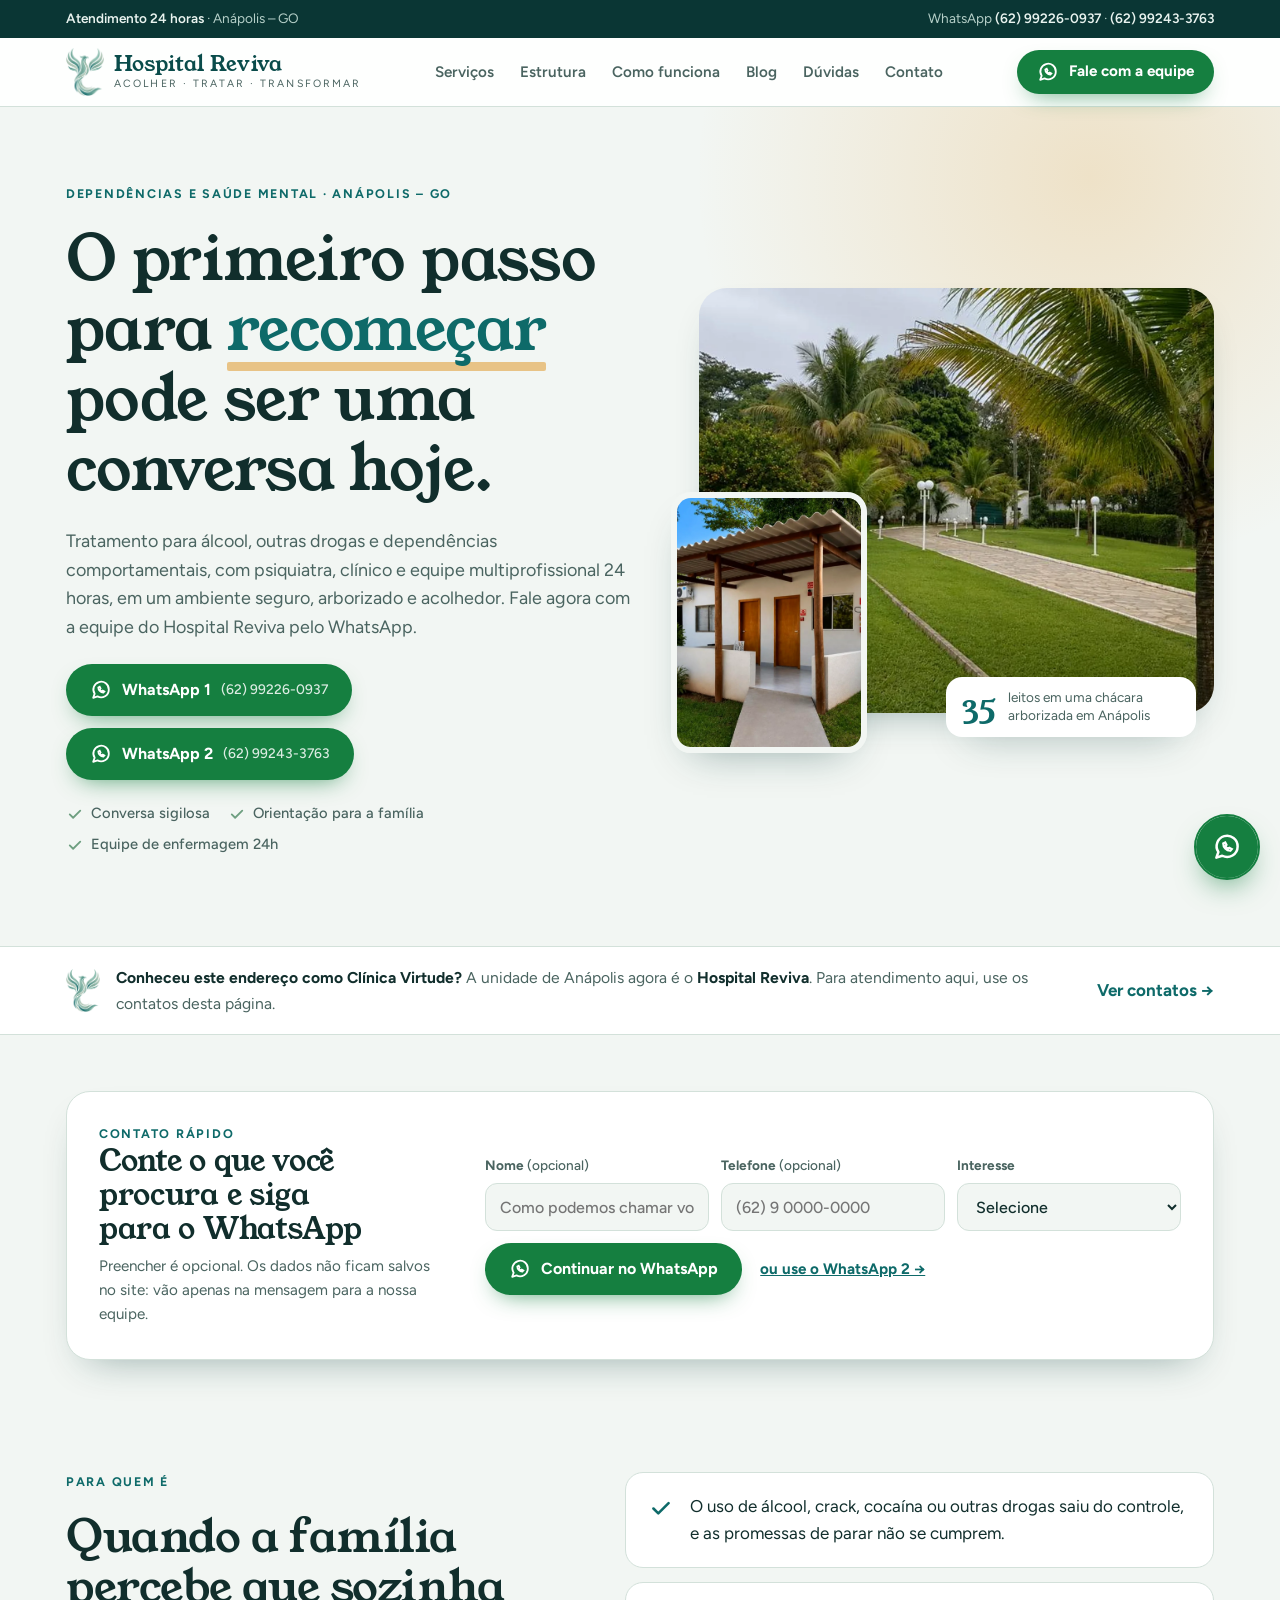
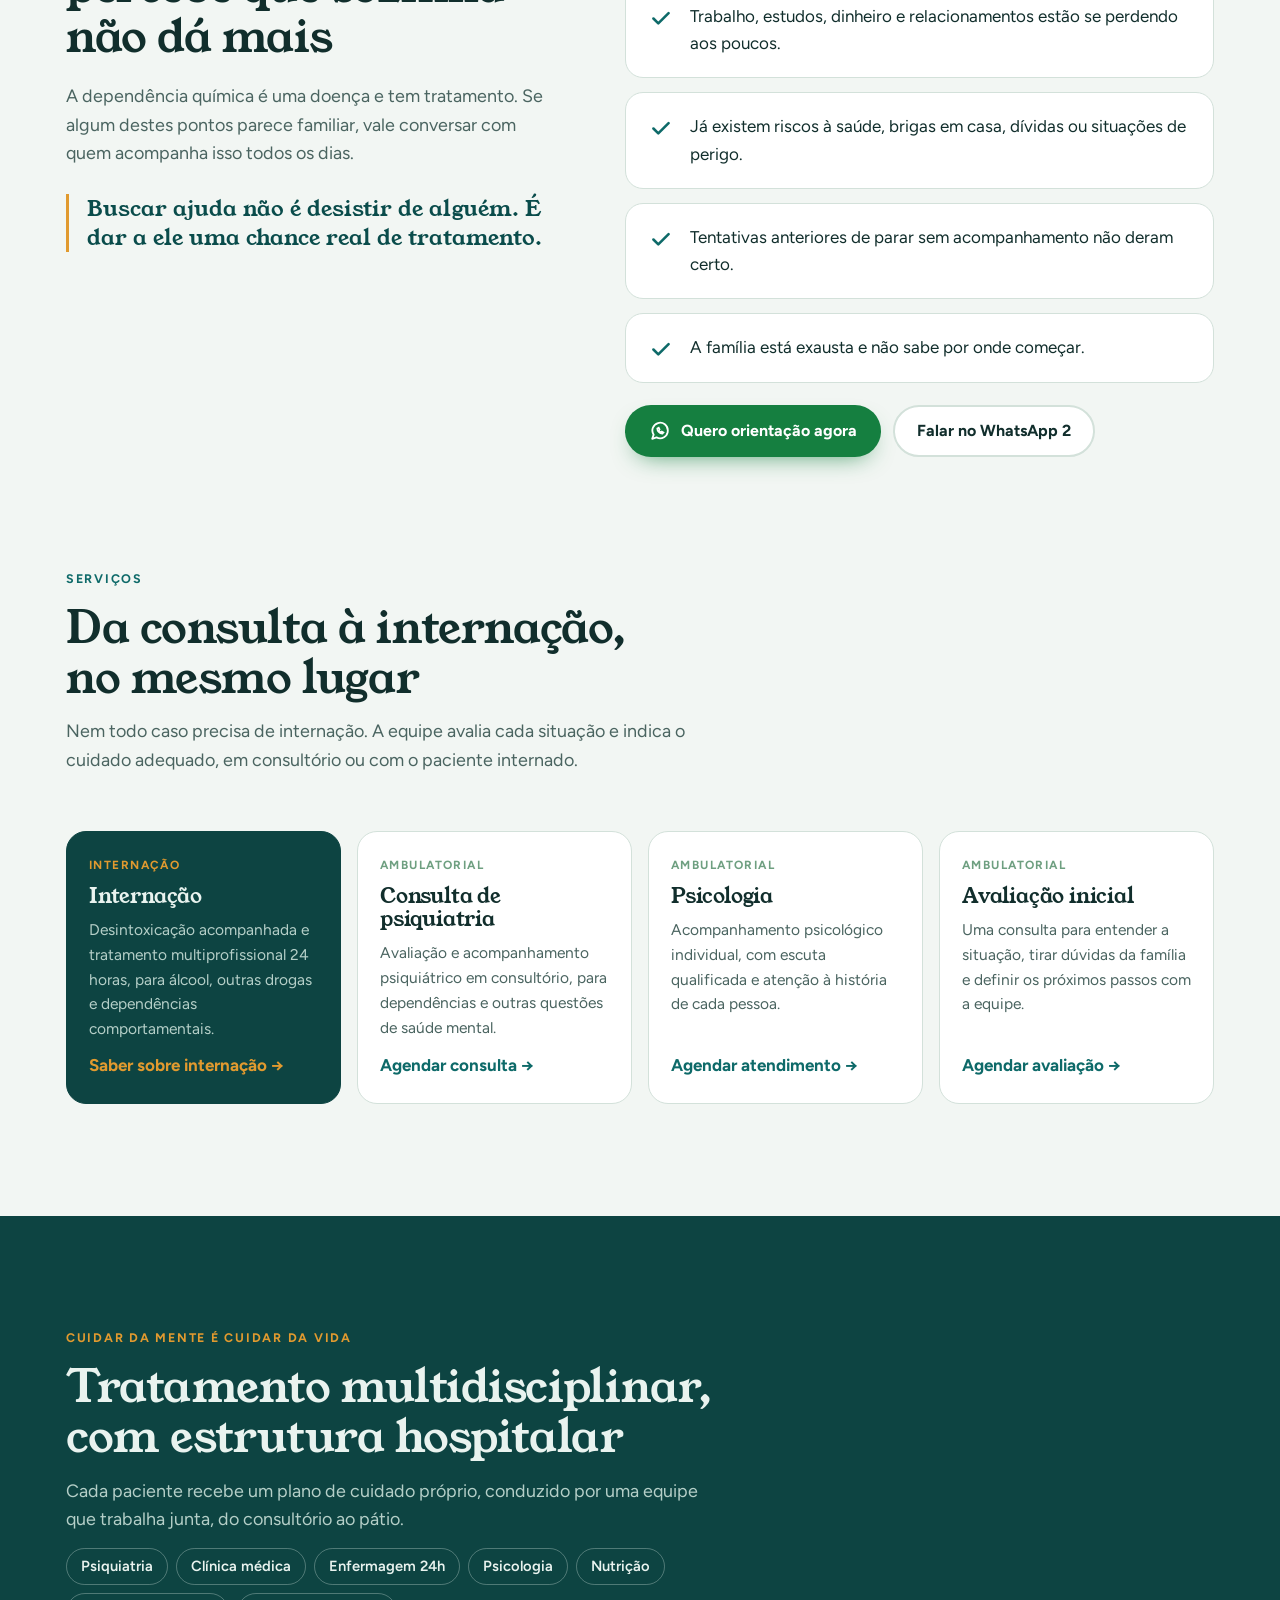
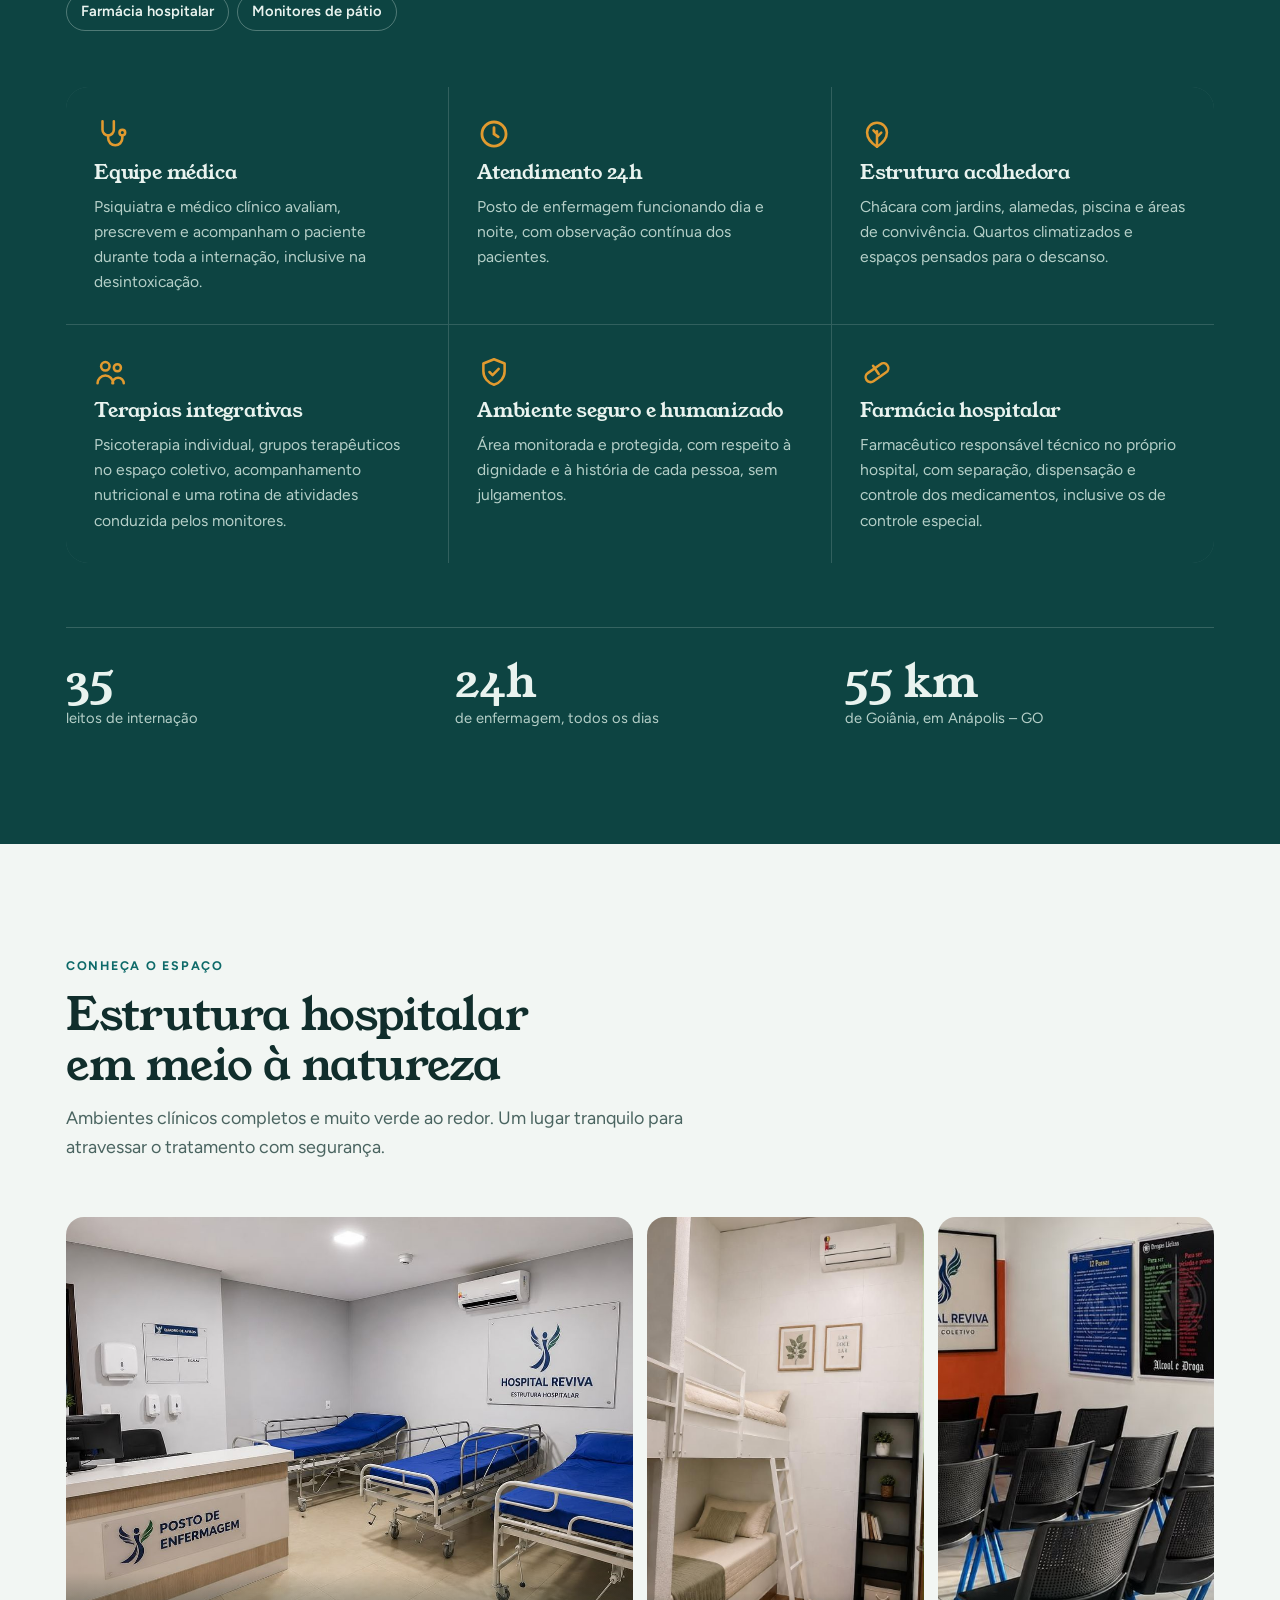
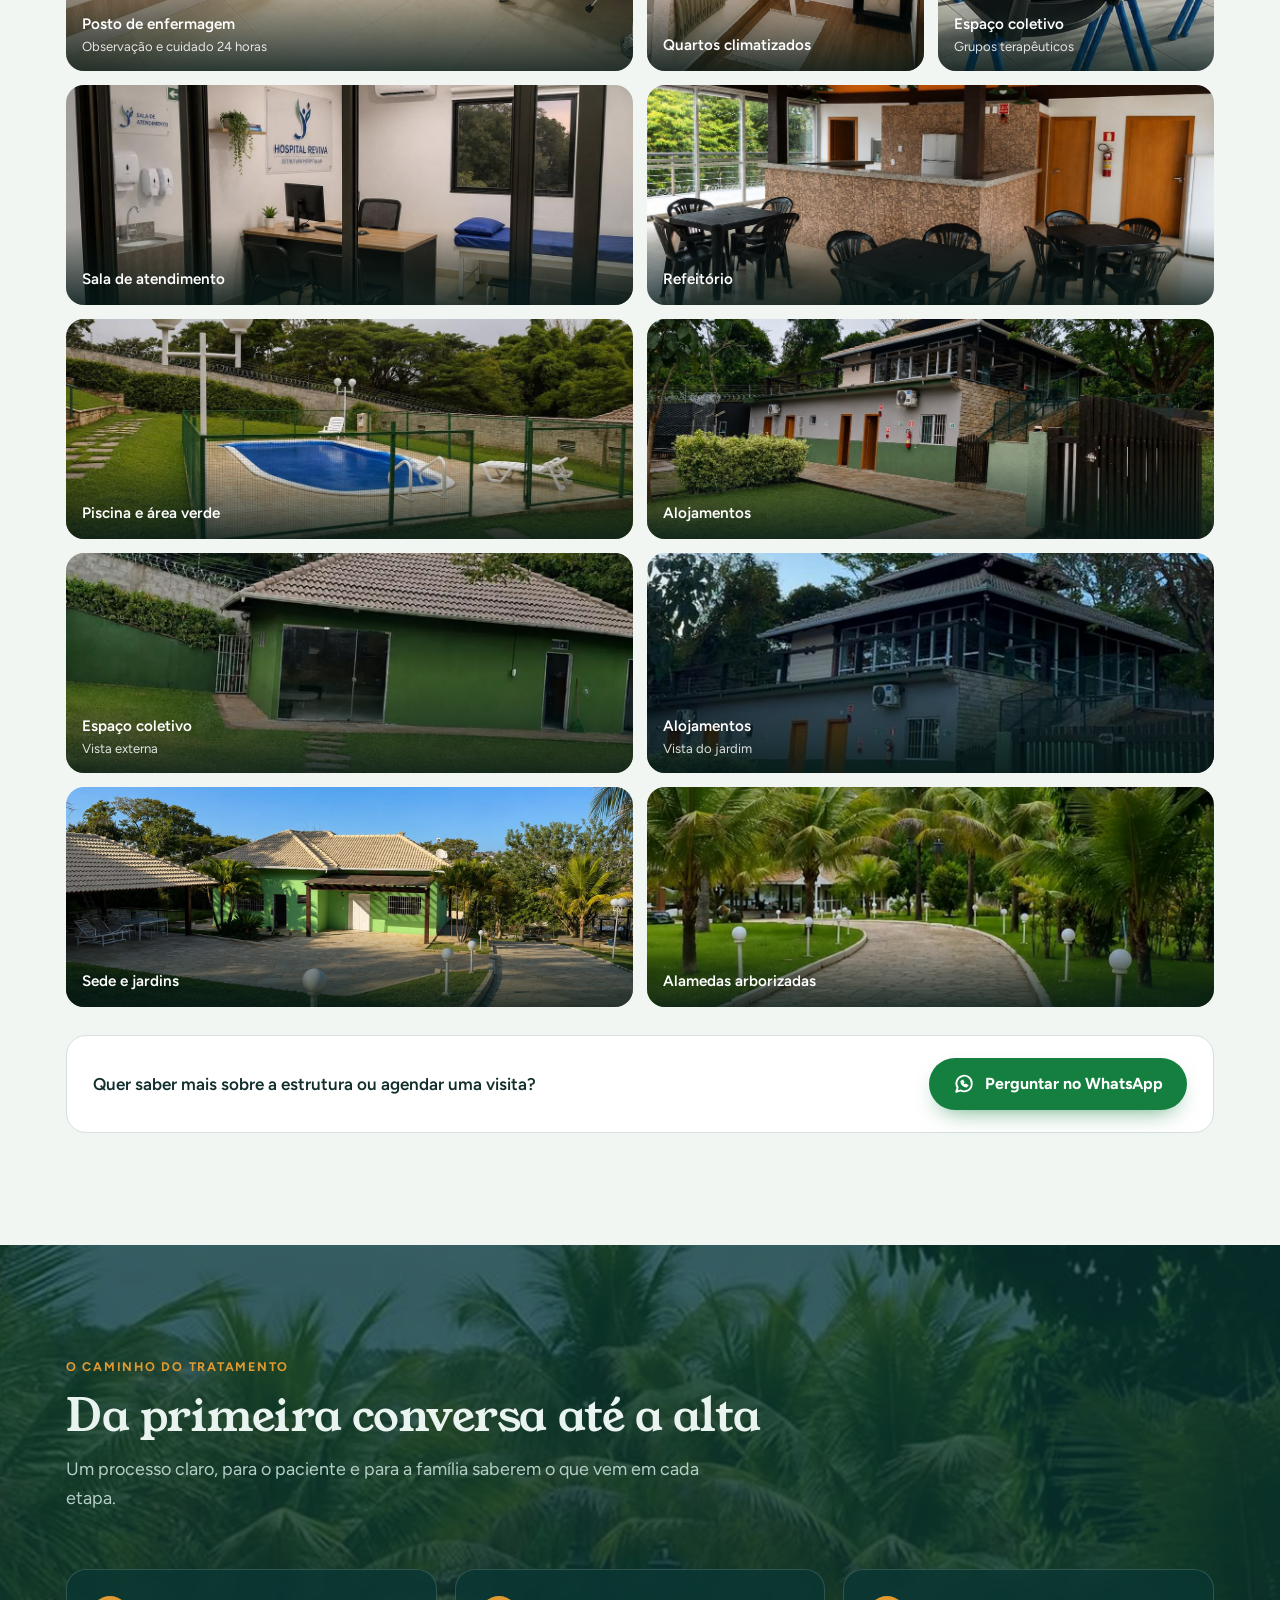
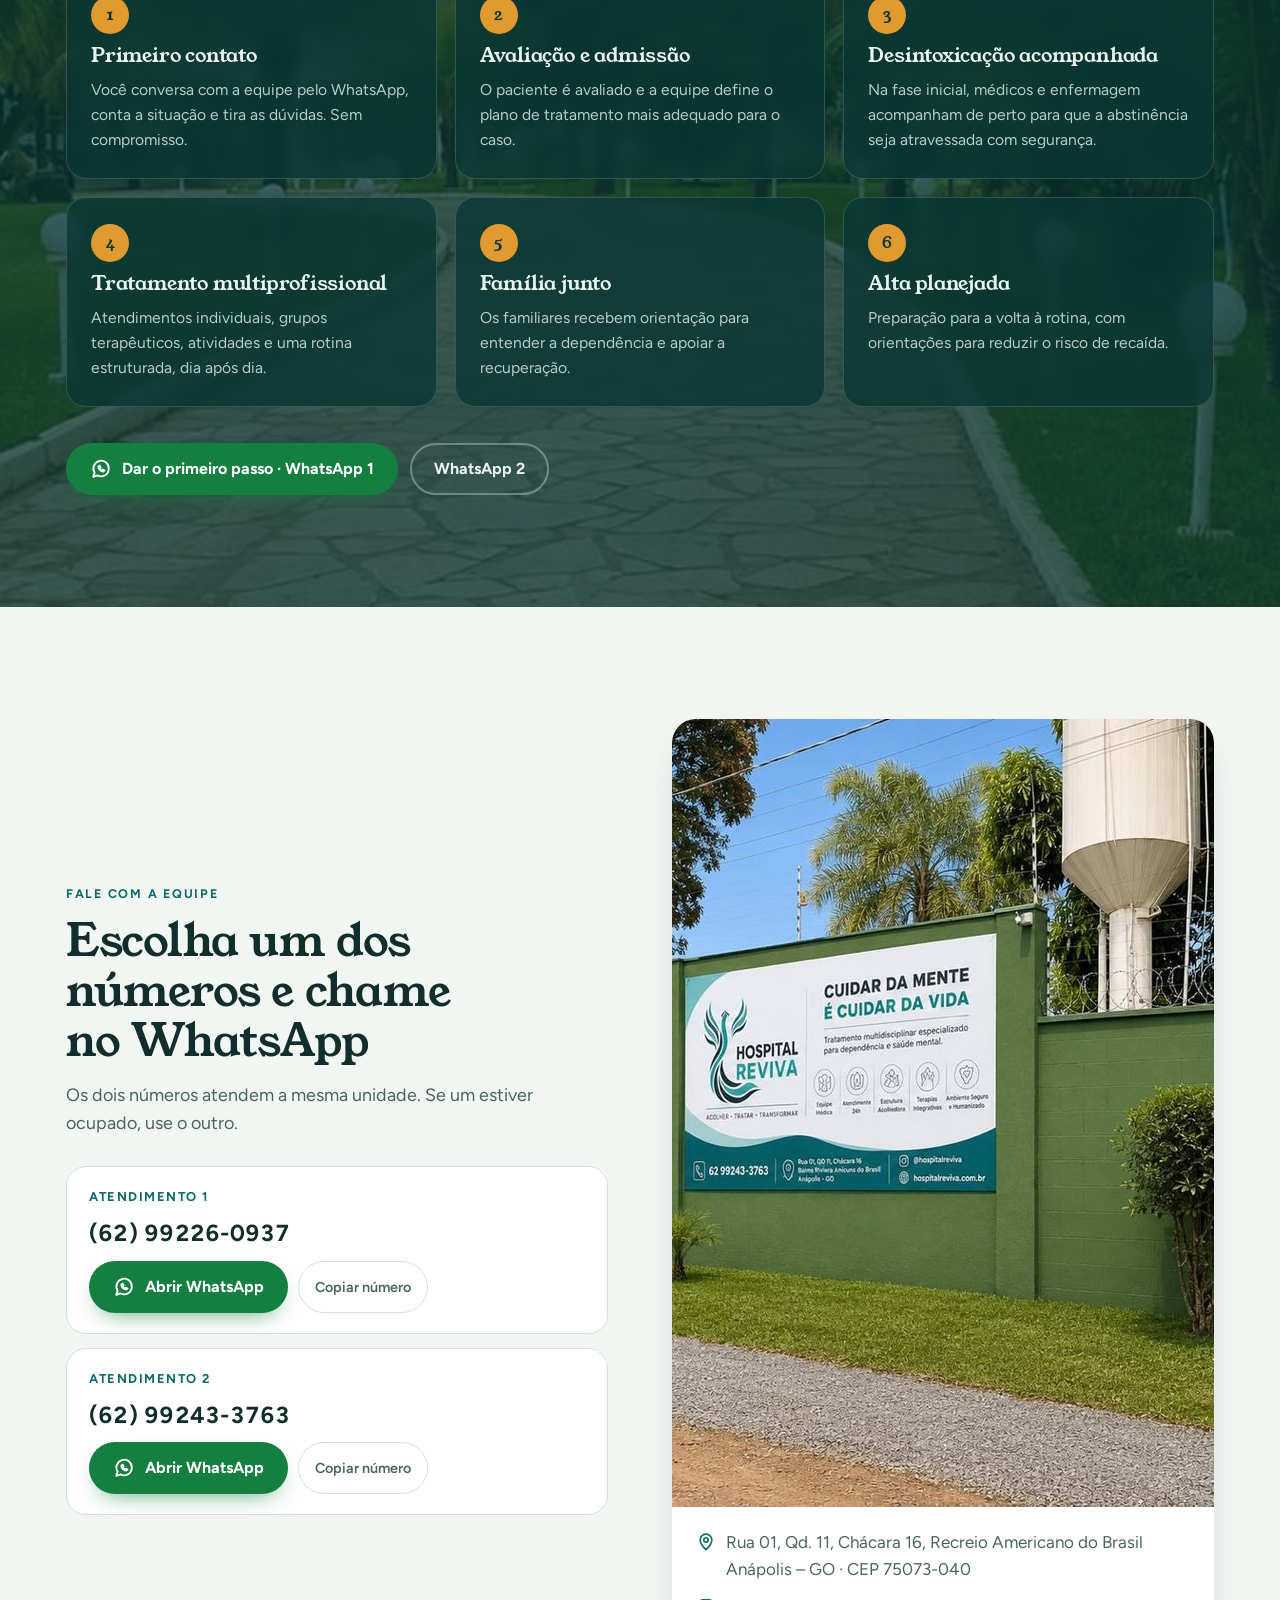
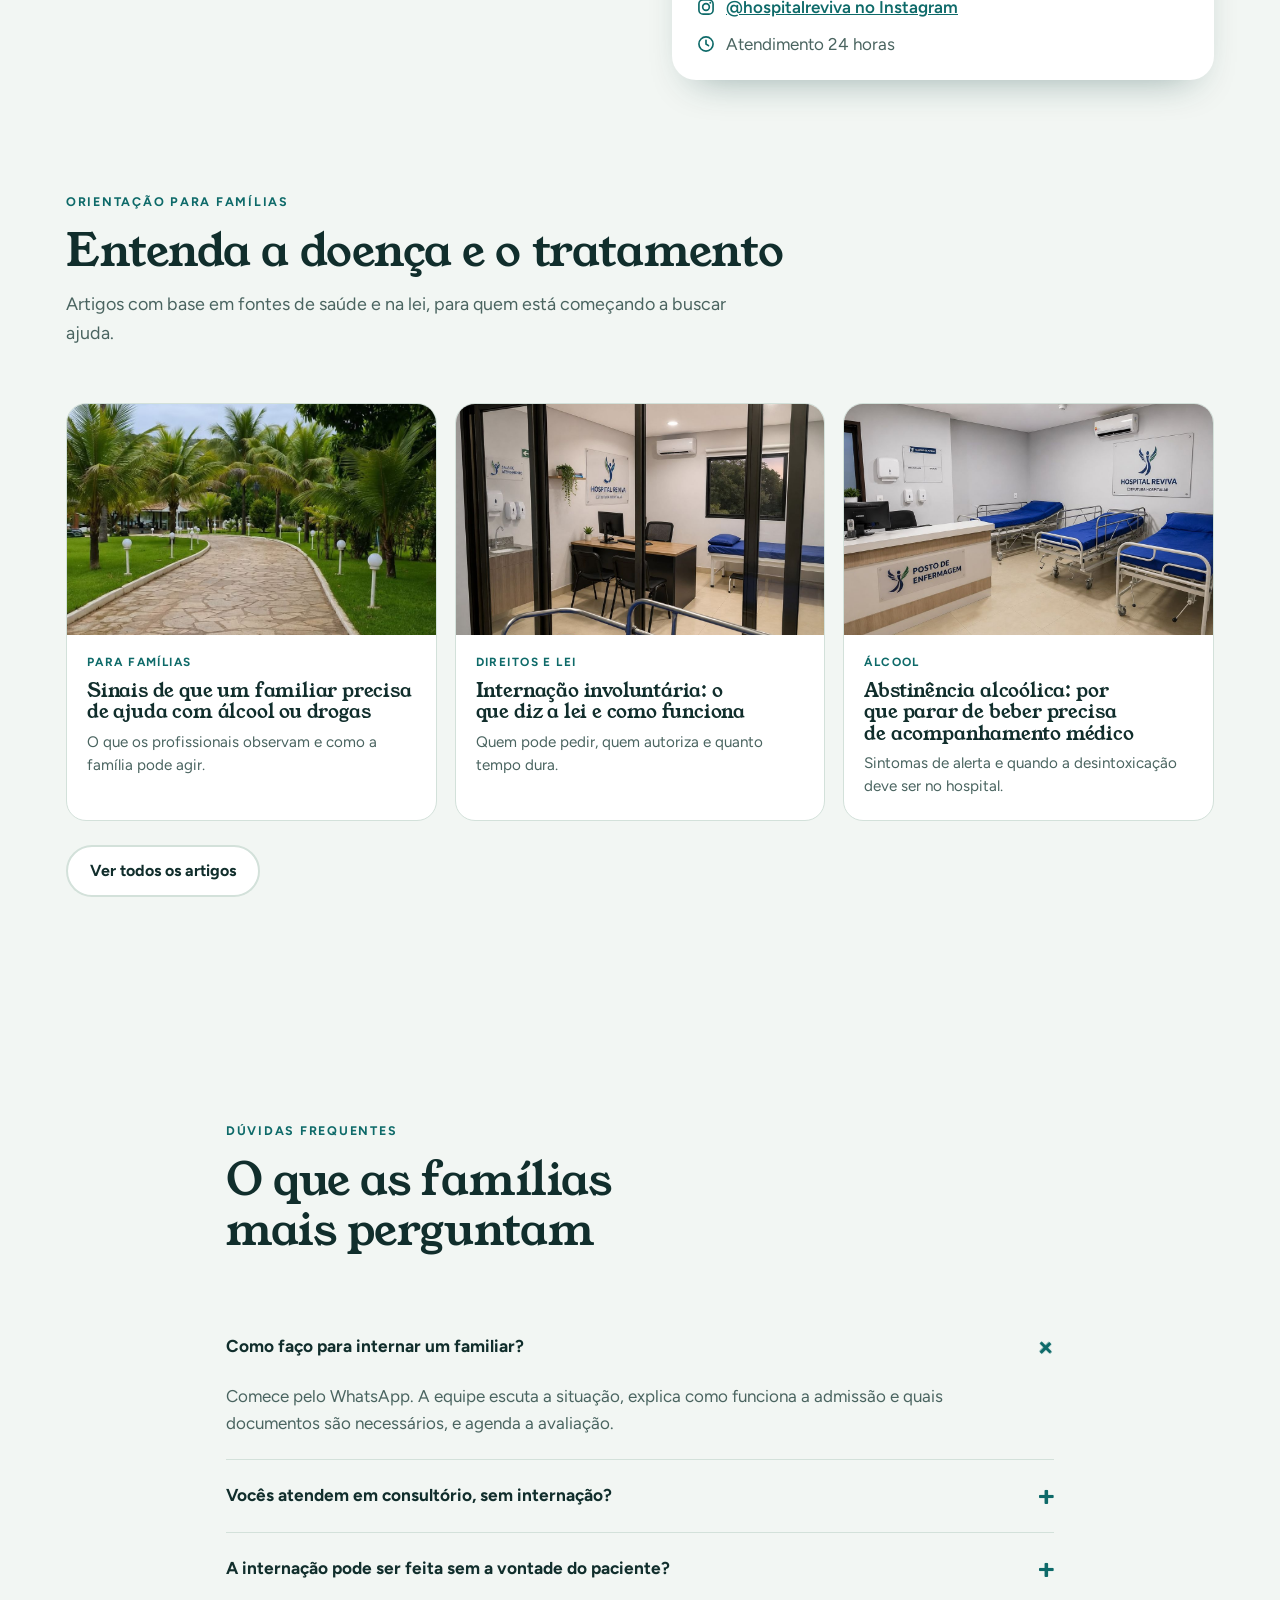
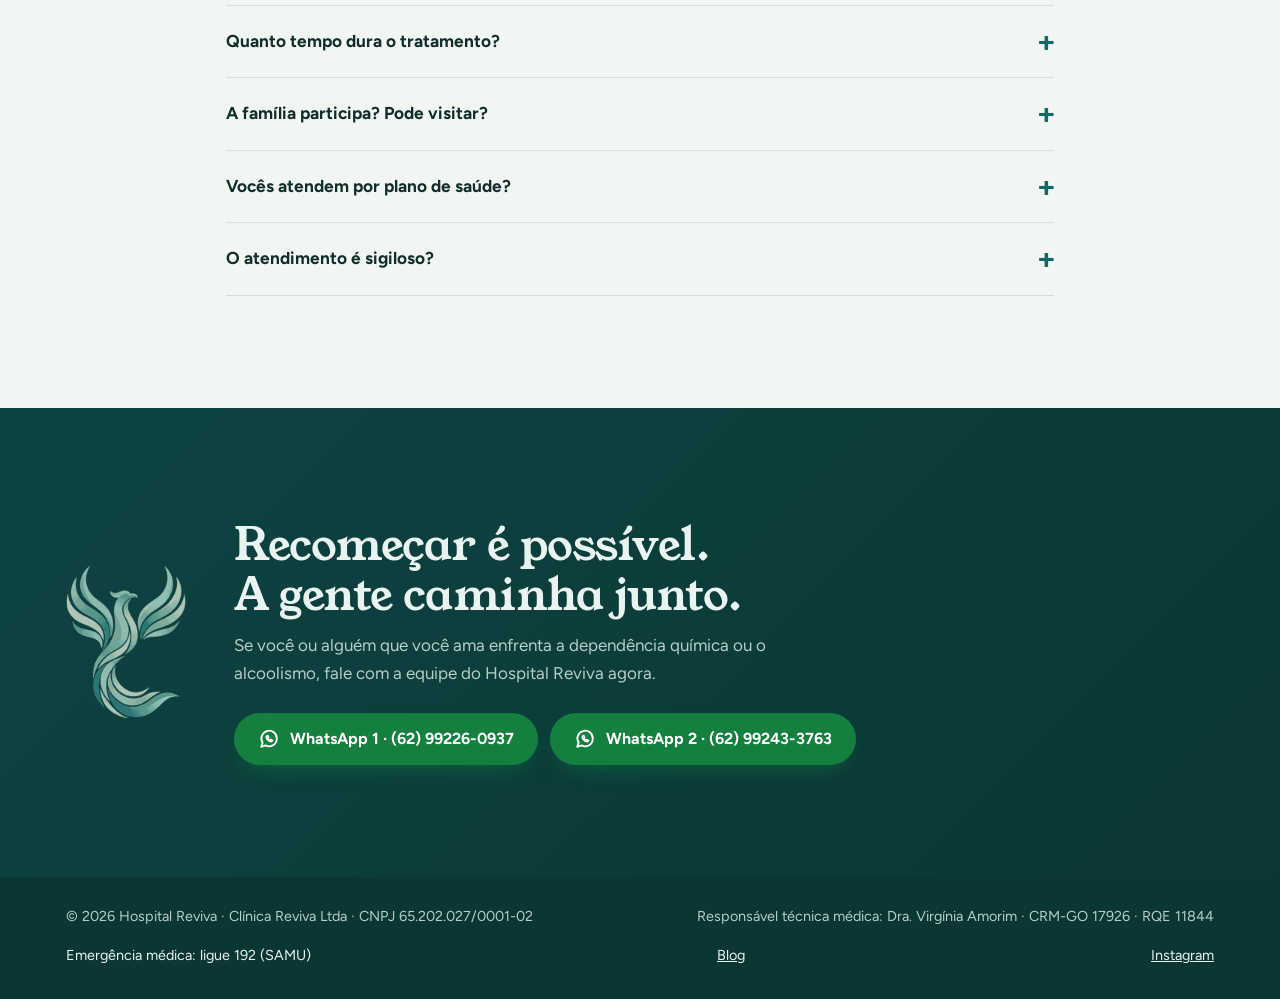
==== commit e825f97f: "Novas fotos da estrutura e ícones oficiais - Topo com a alameda de palmeiras e o pavilhão em destaqu" ====
--- a/index.html
+++ b/index.html
@@ -12,13 +12,16 @@
 <link rel="icon" href="img/favicon.ico" sizes="any">
 <link rel="icon" type="image/png" sizes="32x32" href="img/favicon-32.png">
 <link rel="apple-touch-icon" href="img/apple-touch-icon.png">
+<link rel="manifest" href="site.webmanifest">
 <link rel="canonical" href="https://hospitalreviva.com.br/">
 <meta property="og:type" content="website">
 <meta property="og:locale" content="pt_BR">
 <meta property="og:title" content="Hospital Reviva | Tratamento para dependência química em Anápolis">
 <meta property="og:description" content="Internação com acompanhamento médico e equipe multiprofissional 24h. Fale com a equipe pelo WhatsApp.">
-<meta property="og:image" content="https://hospitalreviva.com.br/img/sede-jardim.jpg">
-<script type="application/ld+json">{"@context": "https://schema.org", "@type": "MedicalClinic", "name": "Hospital Reviva", "legalName": "Clínica Reviva Ltda", "taxID": "65.202.027/0001-02", "description": "Tratamento multidisciplinar para dependência química e alcoolismo em Anápolis-GO.", "url": "https://hospitalreviva.com.br/", "image": "https://hospitalreviva.com.br/img/sede-jardim.jpg", "telephone": ["+55-62-99226-0937", "+55-62-99243-3763"], "address": {"@type": "PostalAddress", "streetAddress": "Rua 01, Qd. 11, Chácara 16, Recreio Americano do Brasil", "postalCode": "75073-040", "addressLocality": "Anápolis", "addressRegion": "GO", "addressCountry": "BR"}, "openingHours": "Mo-Su 00:00-23:59", "sameAs": ["https://www.instagram.com/hospitalreviva/"]}</script>
+<meta property="og:image" content="https://hospitalreviva.com.br/img/og-reviva.jpg">
+<meta property="og:image:width" content="1200">
+<meta property="og:image:height" content="630">
+<script type="application/ld+json">{"@context": "https://schema.org", "@type": "MedicalClinic", "name": "Hospital Reviva", "legalName": "Clínica Reviva Ltda", "taxID": "65.202.027/0001-02", "description": "Tratamento multidisciplinar para dependência química e alcoolismo em Anápolis-GO.", "url": "https://hospitalreviva.com.br/", "image": "https://hospitalreviva.com.br/img/og-reviva.jpg", "telephone": ["+55-62-99226-0937", "+55-62-99243-3763"], "address": {"@type": "PostalAddress", "streetAddress": "Rua 01, Qd. 11, Chácara 16, Recreio Americano do Brasil", "postalCode": "75073-040", "addressLocality": "Anápolis", "addressRegion": "GO", "addressCountry": "BR"}, "openingHours": "Mo-Su 00:00-23:59", "sameAs": ["https://www.instagram.com/hospitalreviva/"]}</script>
 <style>:root{padding-top:env(safe-area-inset-top,0px);padding-bottom:env(safe-area-inset-bottom,0px)}body{margin:0}</style>
 </head>
 <body>
@@ -211,7 +214,7 @@
 
 /* ---------- caminho / passos ---------- */
 .path{position:relative;color:var(--on-band);overflow:hidden;background:var(--band-2)}
-.path-bg{position:absolute;inset:0;background-image:url("img/alameda.jpg");background-size:cover;background-position:center 70%;opacity:.22}
+.path-bg{position:absolute;inset:0;background-image:url("img/alameda-postes.webp");background-size:cover;background-position:center 60%;opacity:.24}
 .path .wrap{position:relative}
 .path .eyebrow{color:var(--sun)}
 .path .lead{color:var(--on-band-muted)}
@@ -365,8 +368,8 @@
         </ul>
       </div>
       <div class="hero-media">
-        <div class="main"><img src="img/sede-jardim.jpg" alt="Sede do Hospital Reviva cercada por jardim, palmeiras e caminhos de pedra" width="1600" height="900" fetchpriority="high"></div>
-        <div class="inset"><img src="img/alameda.jpg" alt="Alameda de pedra arborizada dentro do hospital" width="900" height="1538"></div>
+        <div class="main"><img src="img/alameda-palmeiras.webp" alt="Alameda de pedra com palmeiras e gramado dentro do Hospital Reviva" width="1920" height="1080" fetchpriority="high"></div>
+        <div class="inset"><img src="img/pavilhao.webp" alt="Pavilhão com varanda de madeira cercado de jardim" width="1000" height="1200"></div>
         <div class="badge"><b>35</b><span>leitos em uma chácara arborizada em Anápolis</span></div>
       </div>
     </div>
@@ -540,6 +543,10 @@
         <figure class="ph g-w"><img src="img/refeitorio.jpg" alt="Refeitório com mesas e cozinha" loading="lazy" width="1200" height="555"><figcaption>Refeitório</figcaption></figure>
         <figure class="ph g-w"><img src="img/piscina.jpg" alt="Piscina cercada com espreguiçadeiras" loading="lazy" width="1200" height="553"><figcaption>Piscina e área verde</figcaption></figure>
         <figure class="ph g-w"><img src="img/alojamentos.jpg" alt="Prédio dos quartos com jardim e caminho de pedra" loading="lazy" width="1200" height="675"><figcaption>Alojamentos</figcaption></figure>
+        <figure class="ph g-w"><img src="img/espaco-coletivo-externo.webp" alt="Prédio verde do espaço coletivo com caminho de pedras no gramado" loading="lazy" width="1200" height="800"><figcaption>Espaço coletivo<small>Vista externa</small></figcaption></figure>
+        <figure class="ph g-w"><img src="img/vista-chacara.webp" alt="Prédio dos alojamentos, de dois andares com varanda, cercado de árvores" loading="lazy" width="1200" height="800"><figcaption>Alojamentos<small>Vista do jardim</small></figcaption></figure>
+        <figure class="ph g-w"><img src="img/sede-jardim.jpg" alt="Sede do Hospital Reviva com palmeiras e caminhos de pedra" loading="lazy" width="1600" height="900"><figcaption>Sede e jardins</figcaption></figure>
+        <figure class="ph g-w"><img src="img/alamedas.webp" alt="Alameda de pedra iluminada por postes entre palmeiras" loading="lazy" width="1200" height="900"><figcaption>Alamedas arborizadas</figcaption></figure>
       </div>
       <div class="struct-cta">
         <p>Quer saber mais sobre a estrutura ou agendar uma visita?</p>
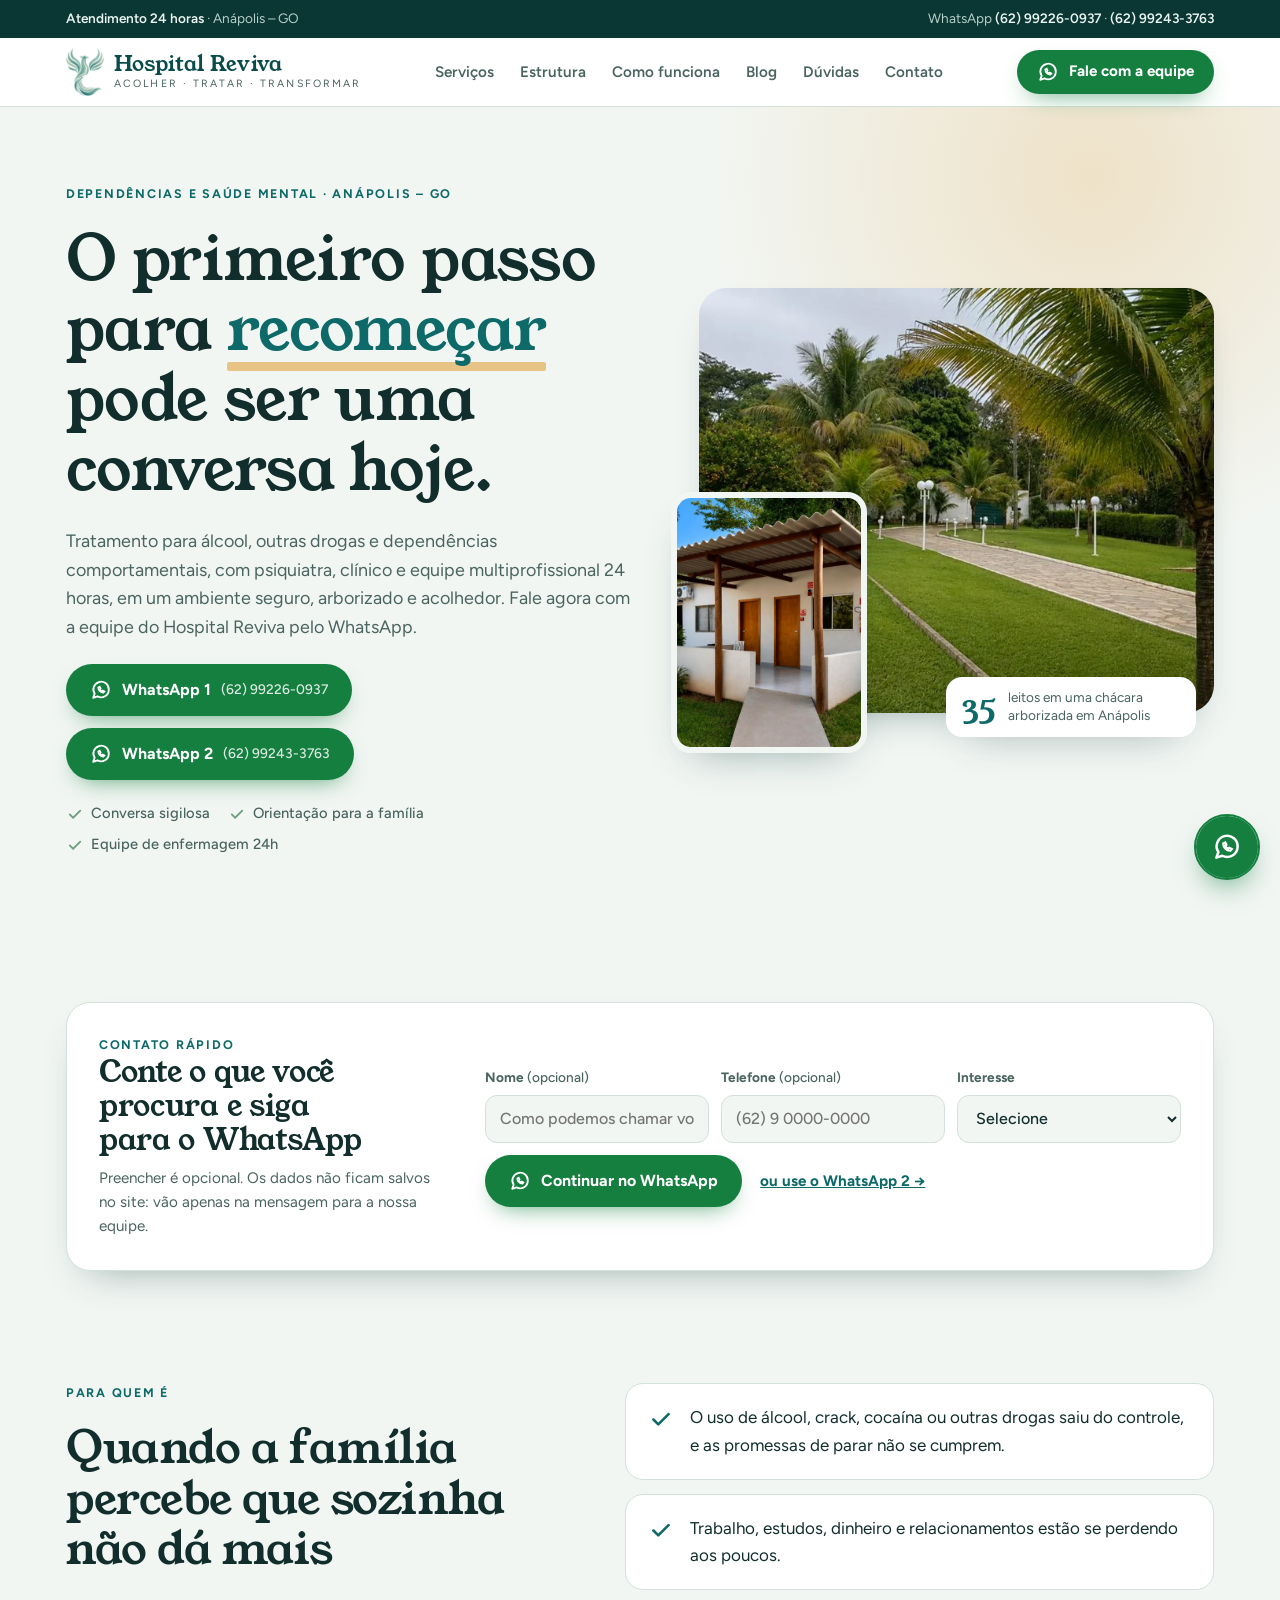
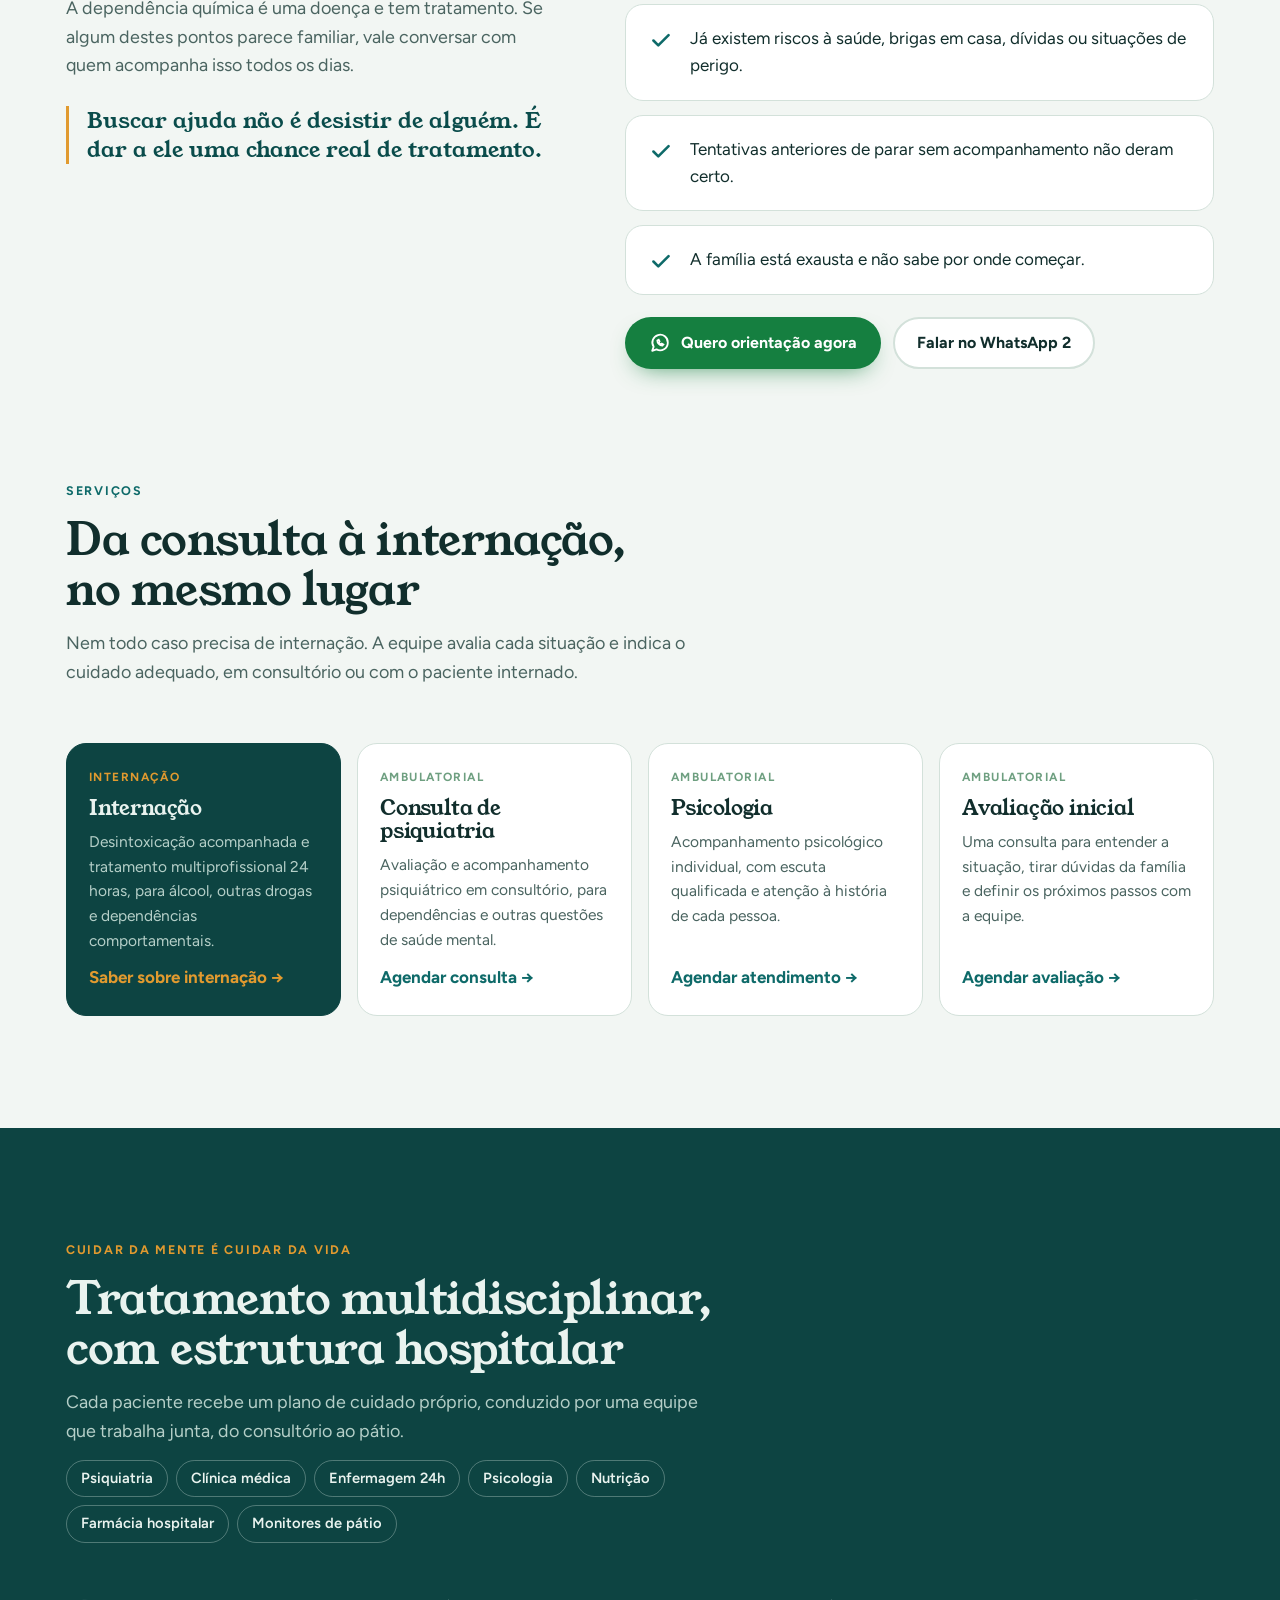
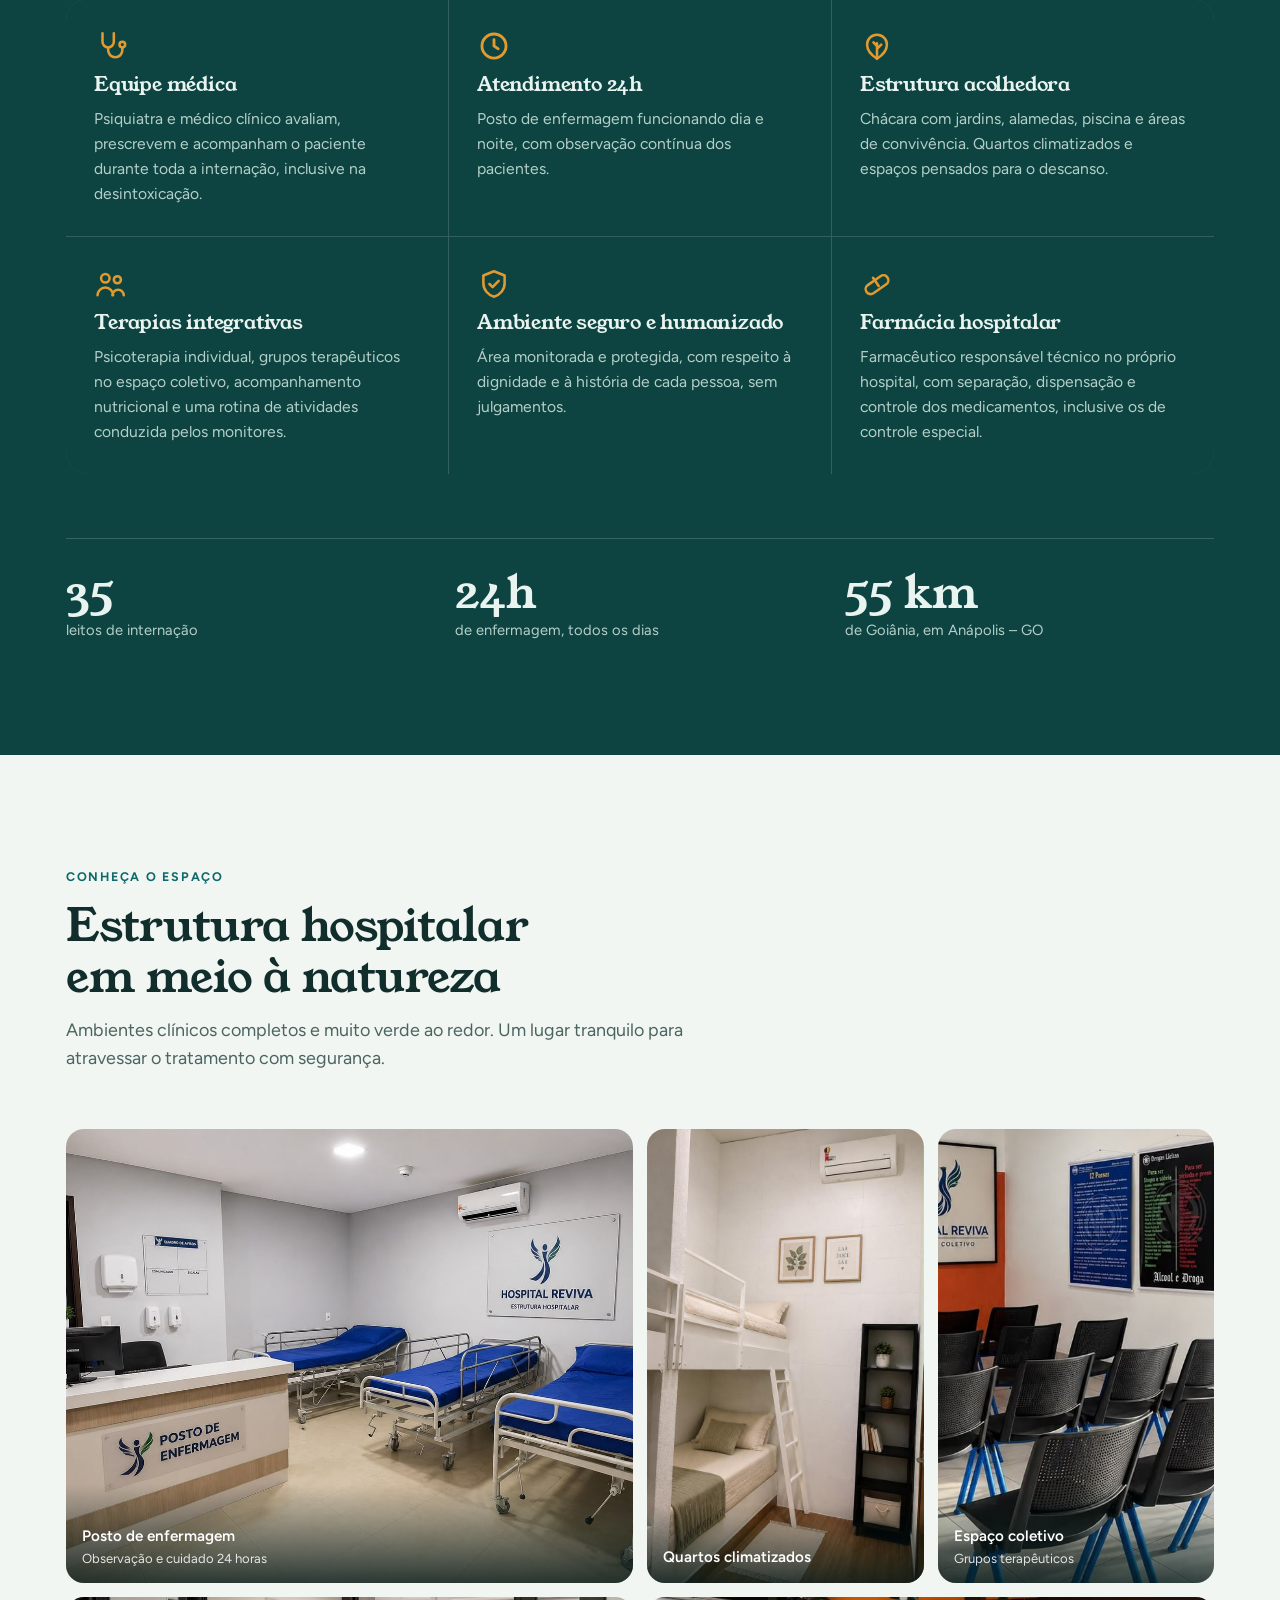
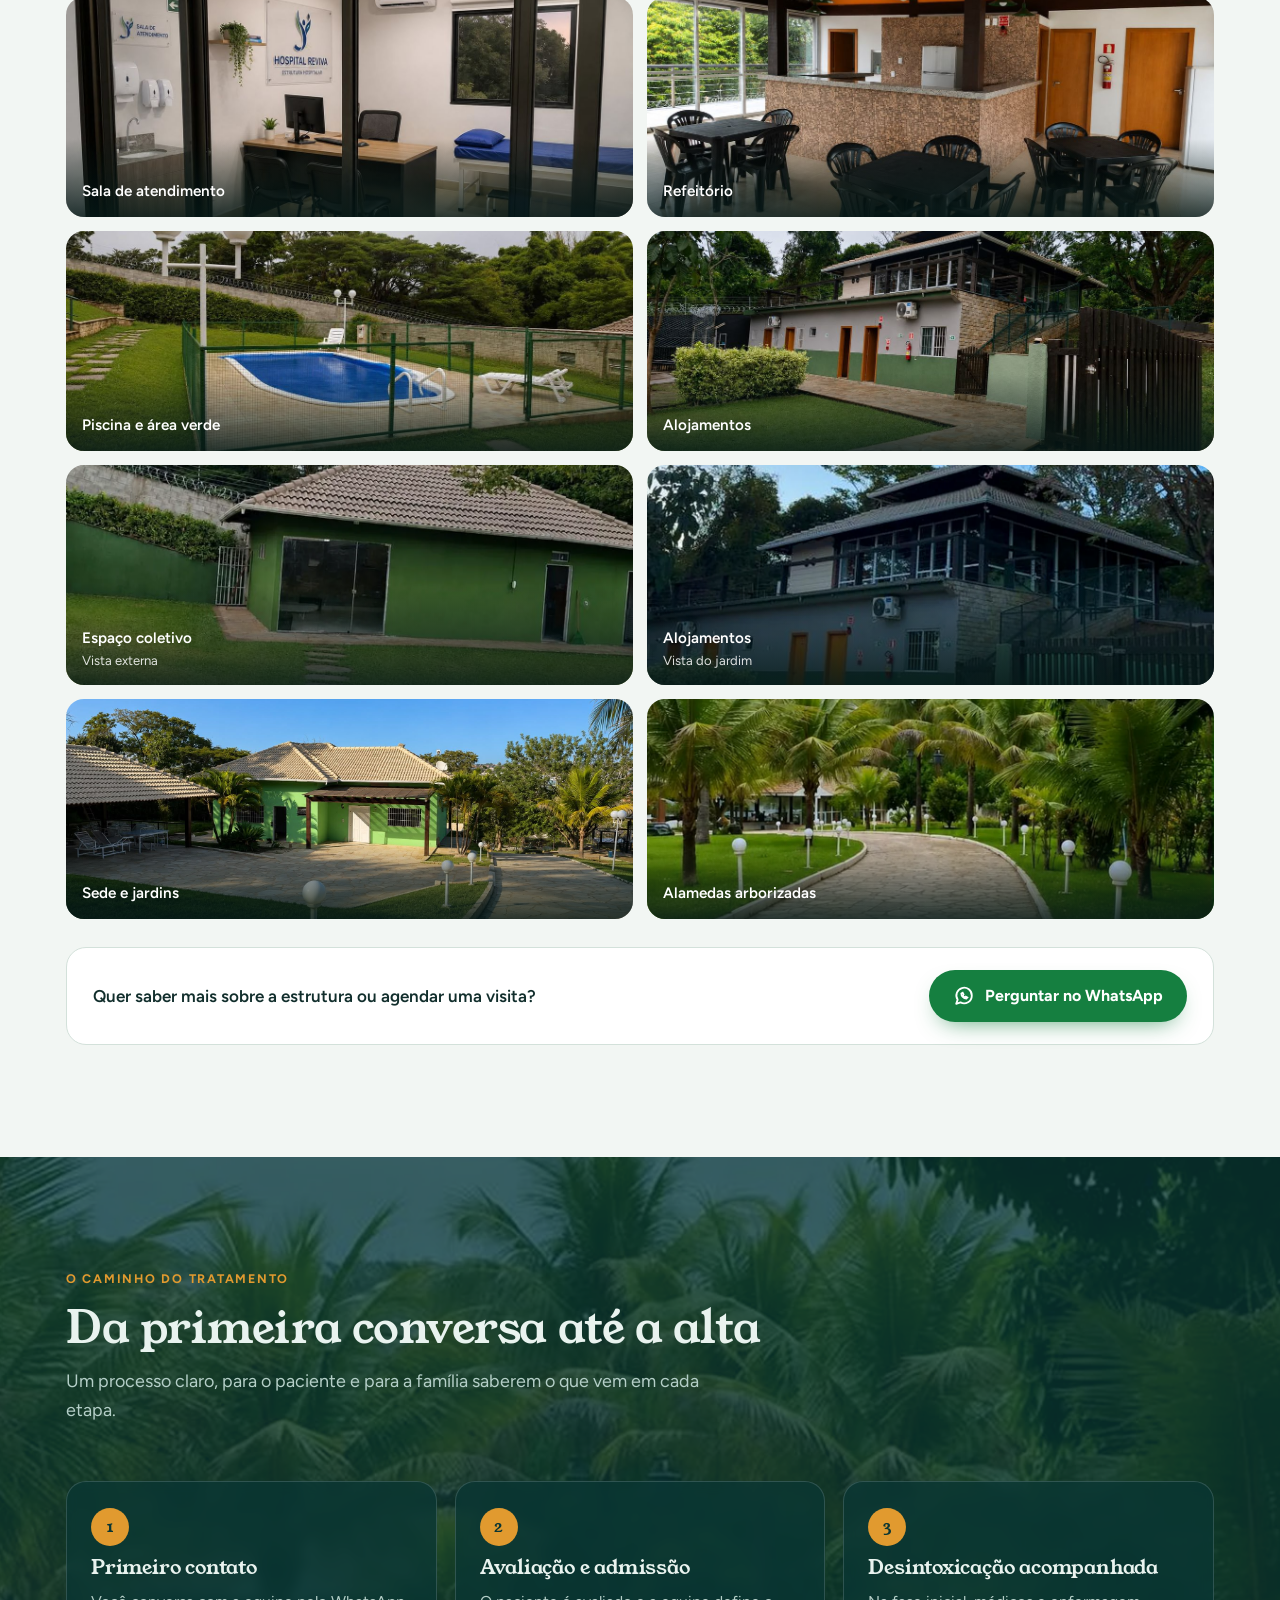
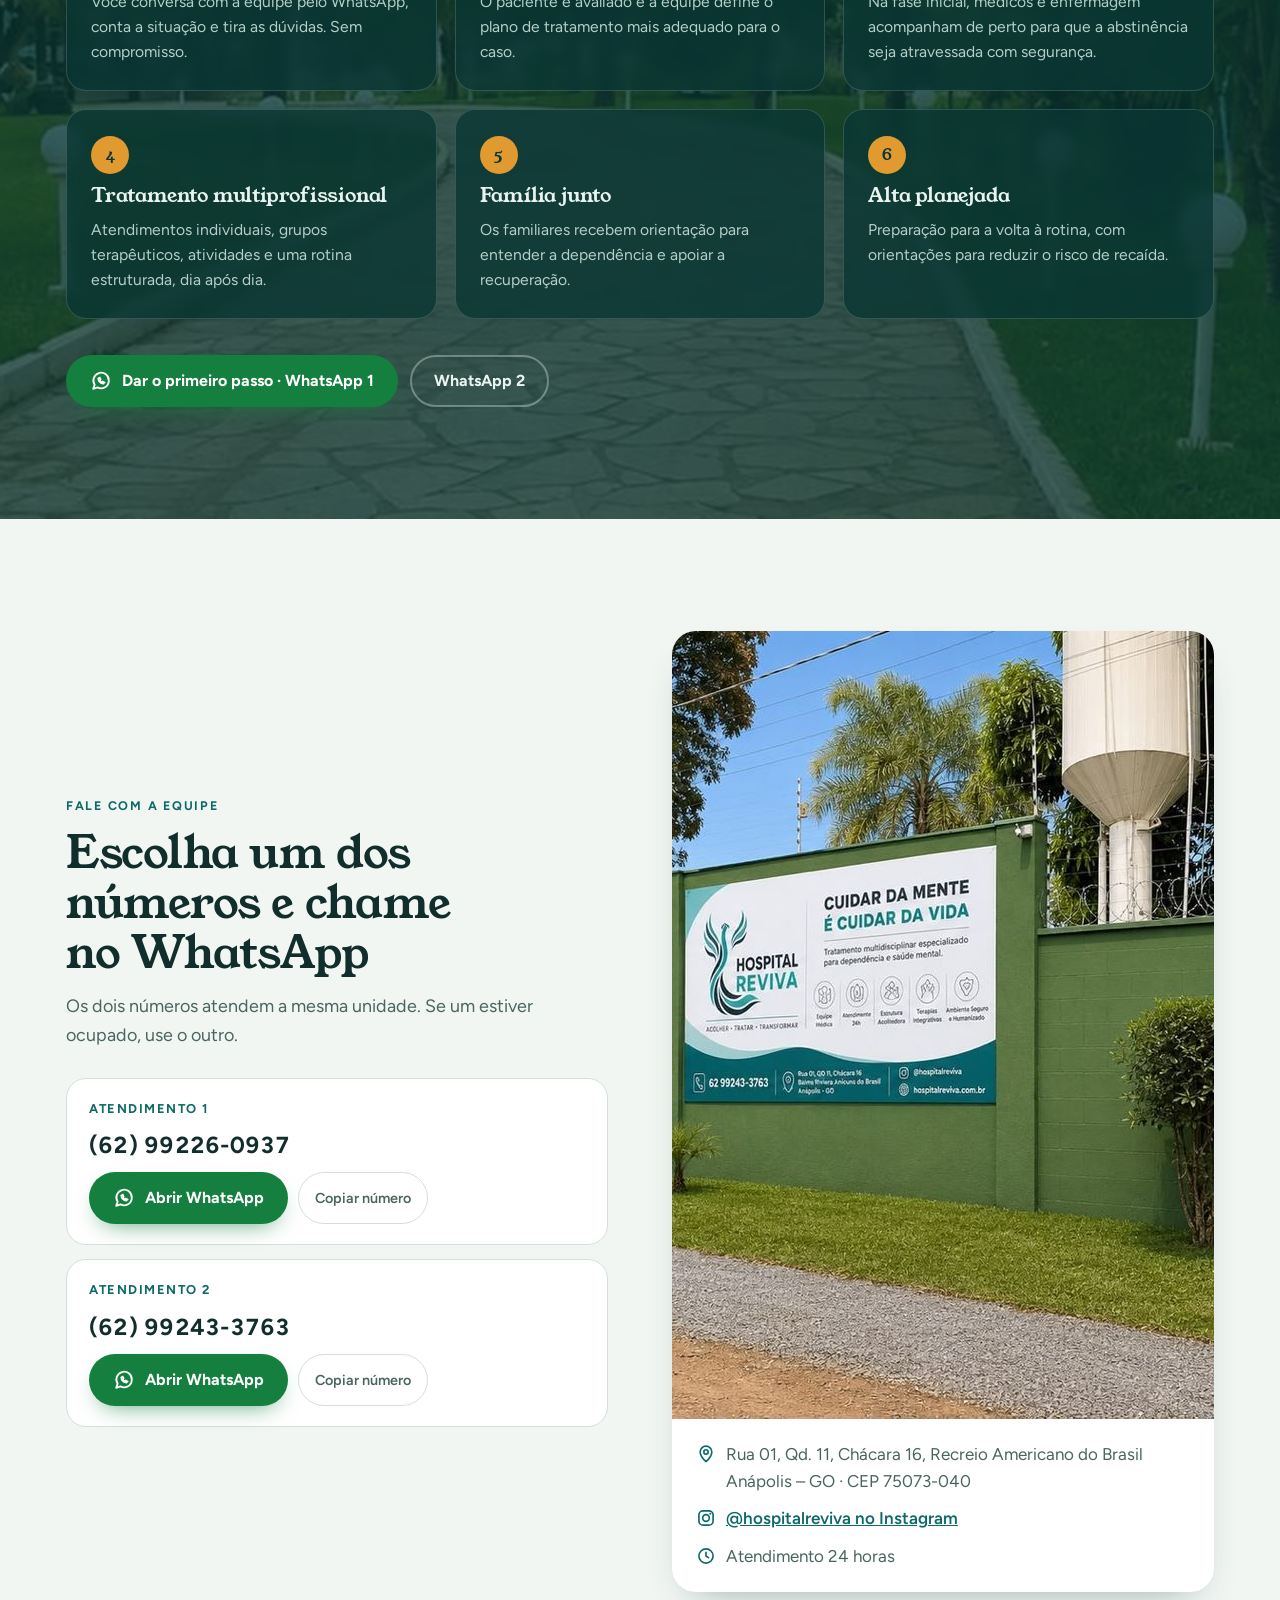
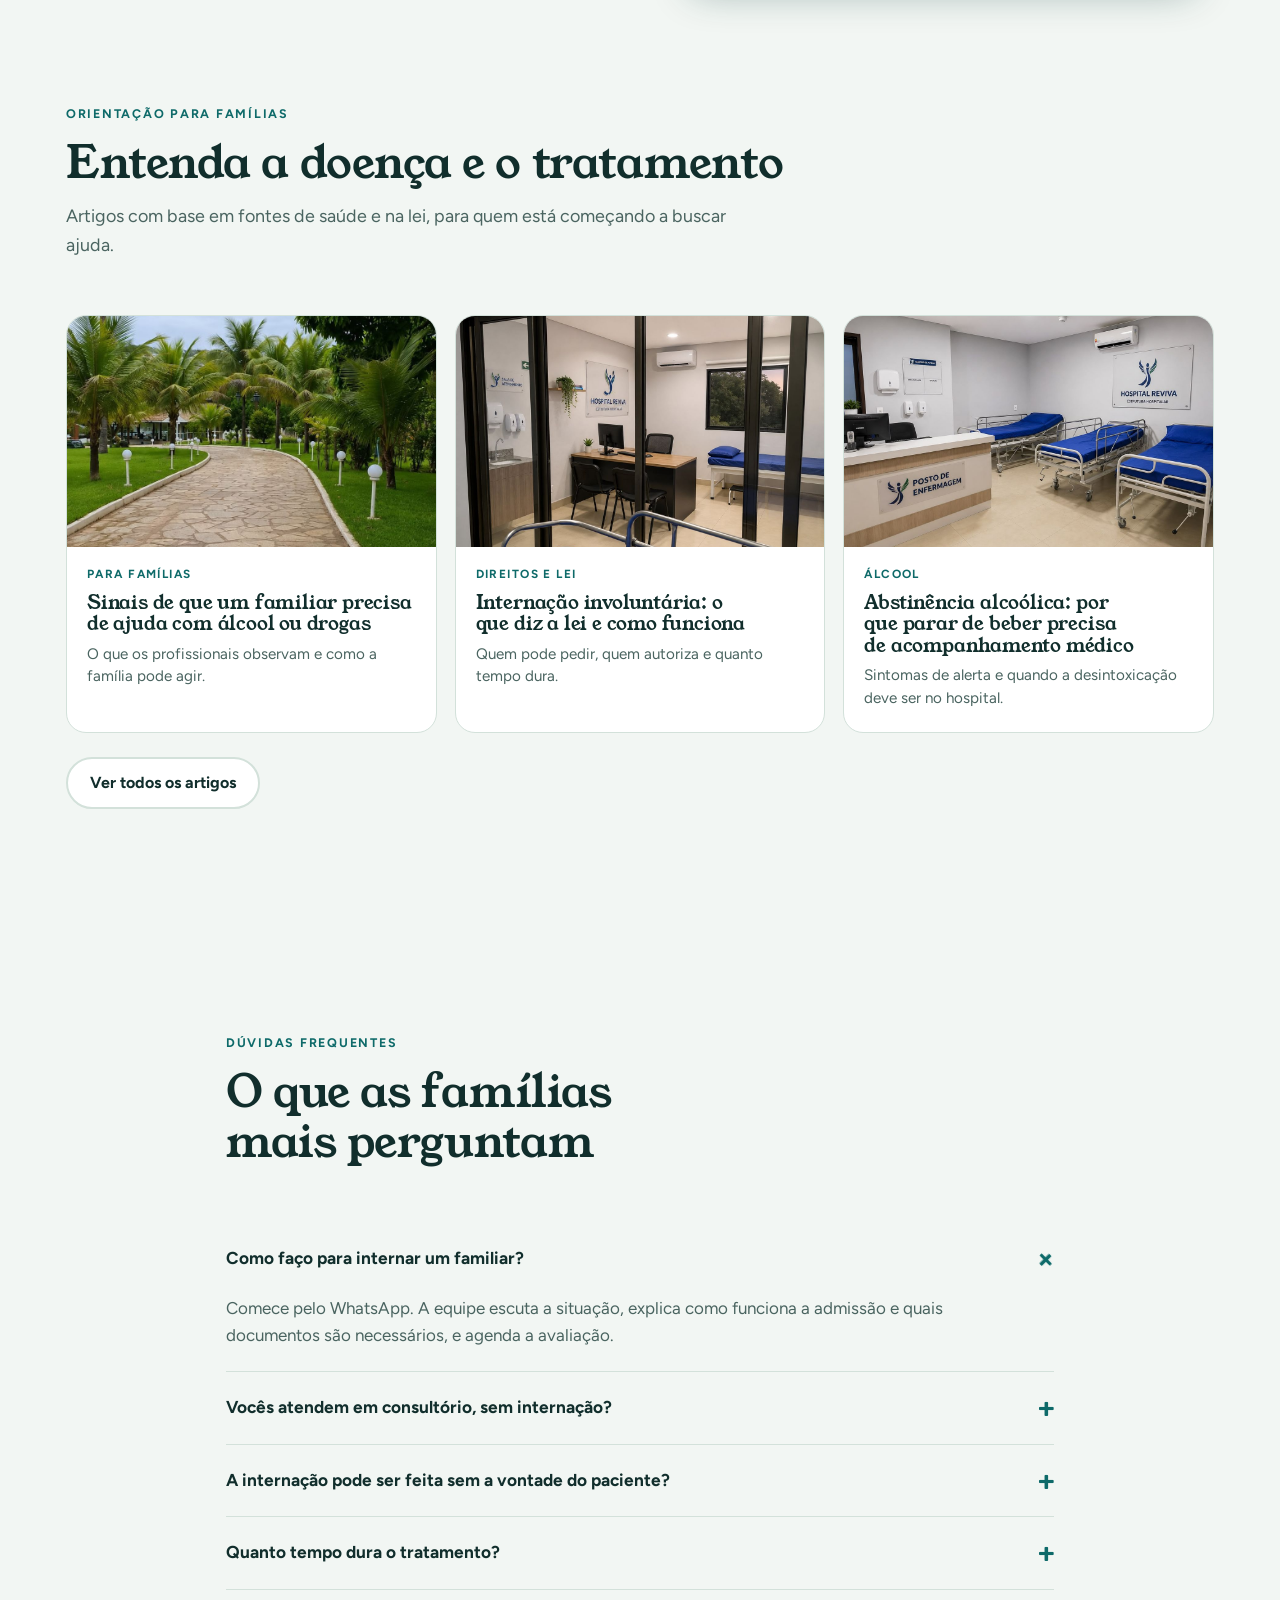
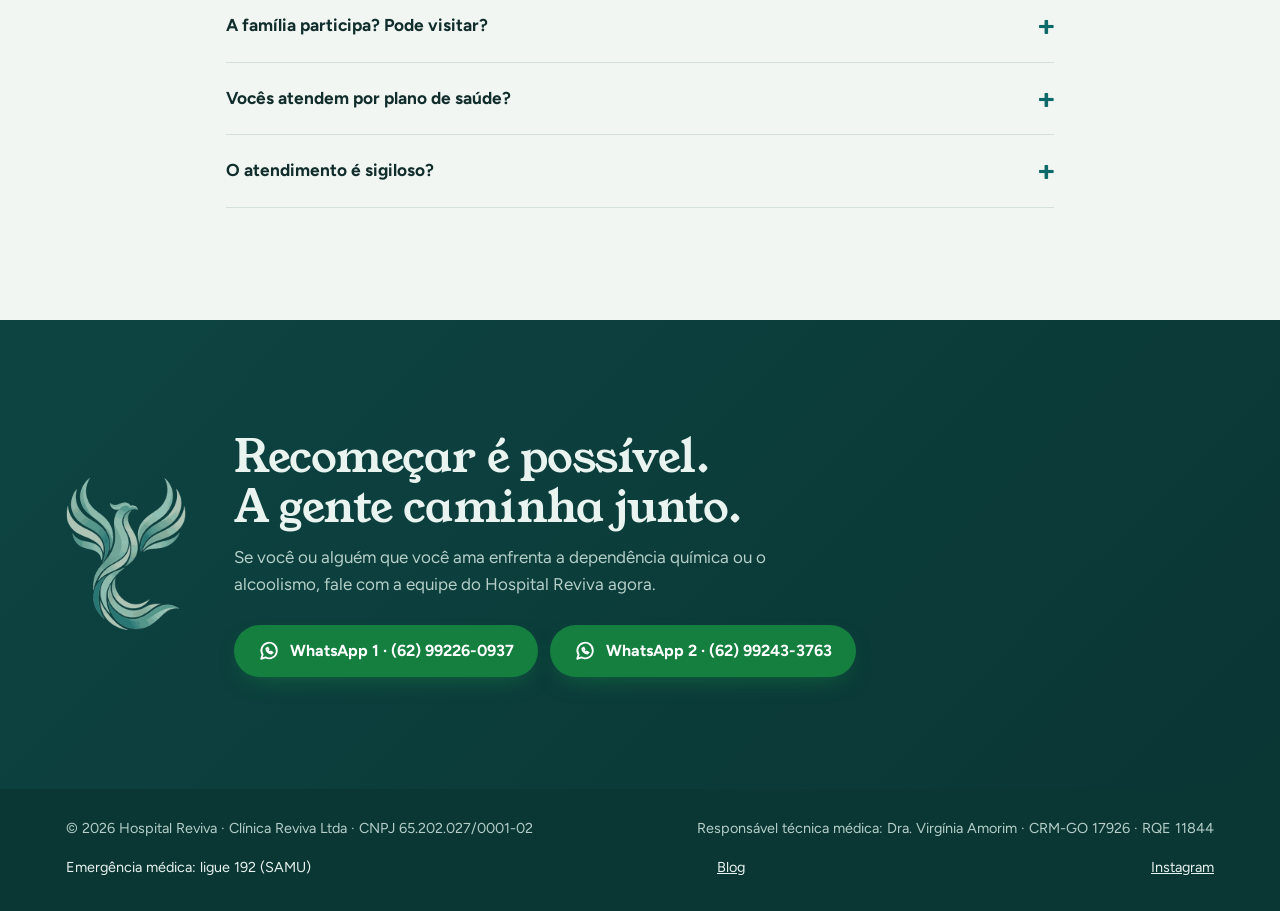
==== commit d885b7c6: "Remove a referência ao nome antigo da unidade A faixa que citava a Clínica Virtude saiu da página; o" ====
--- a/index.html
+++ b/index.html
@@ -130,13 +130,6 @@
   .hero-media .inset{left:0}
 }
 
-/* ---------- aviso nova identidade ---------- */
-.rebrand{background:var(--surface);border-block:1px solid var(--line)}
-.rebrand .wrap{display:flex;gap:16px;align-items:center;padding-block:18px;flex-wrap:wrap}
-.rebrand img{width:34px}
-.rebrand p{flex:1 1 420px;min-width:0;font-size:.98rem;color:var(--muted)}
-.rebrand p b{color:var(--ink)}
-.rebrand a{font-weight:700;color:var(--teal);text-decoration:none;white-space:nowrap}
 
 /* ---------- contato rápido ---------- */
 .quick{padding-block:clamp(36px,5vw,56px) 0}
@@ -375,14 +368,6 @@
     </div>
   </section>
 
-  <!-- AVISO: endereço que circula com o nome antigo -->
-  <div class="rebrand">
-    <div class="wrap">
-      <img src="img/fenix.png" alt="" width="34" height="43">
-      <p><b>Conheceu este endereço como Clínica Virtude?</b> A unidade de Anápolis agora é o <b>Hospital Reviva</b>. Para atendimento aqui, use os contatos desta página.</p>
-      <a href="#contato">Ver contatos →</a>
-    </div>
-  </div>
 
   <!-- CONTATO RÁPIDO: os campos só enriquecem a mensagem; o link do WhatsApp funciona mesmo vazio (e sem JavaScript) -->
   <section class="quick" id="contato-rapido">
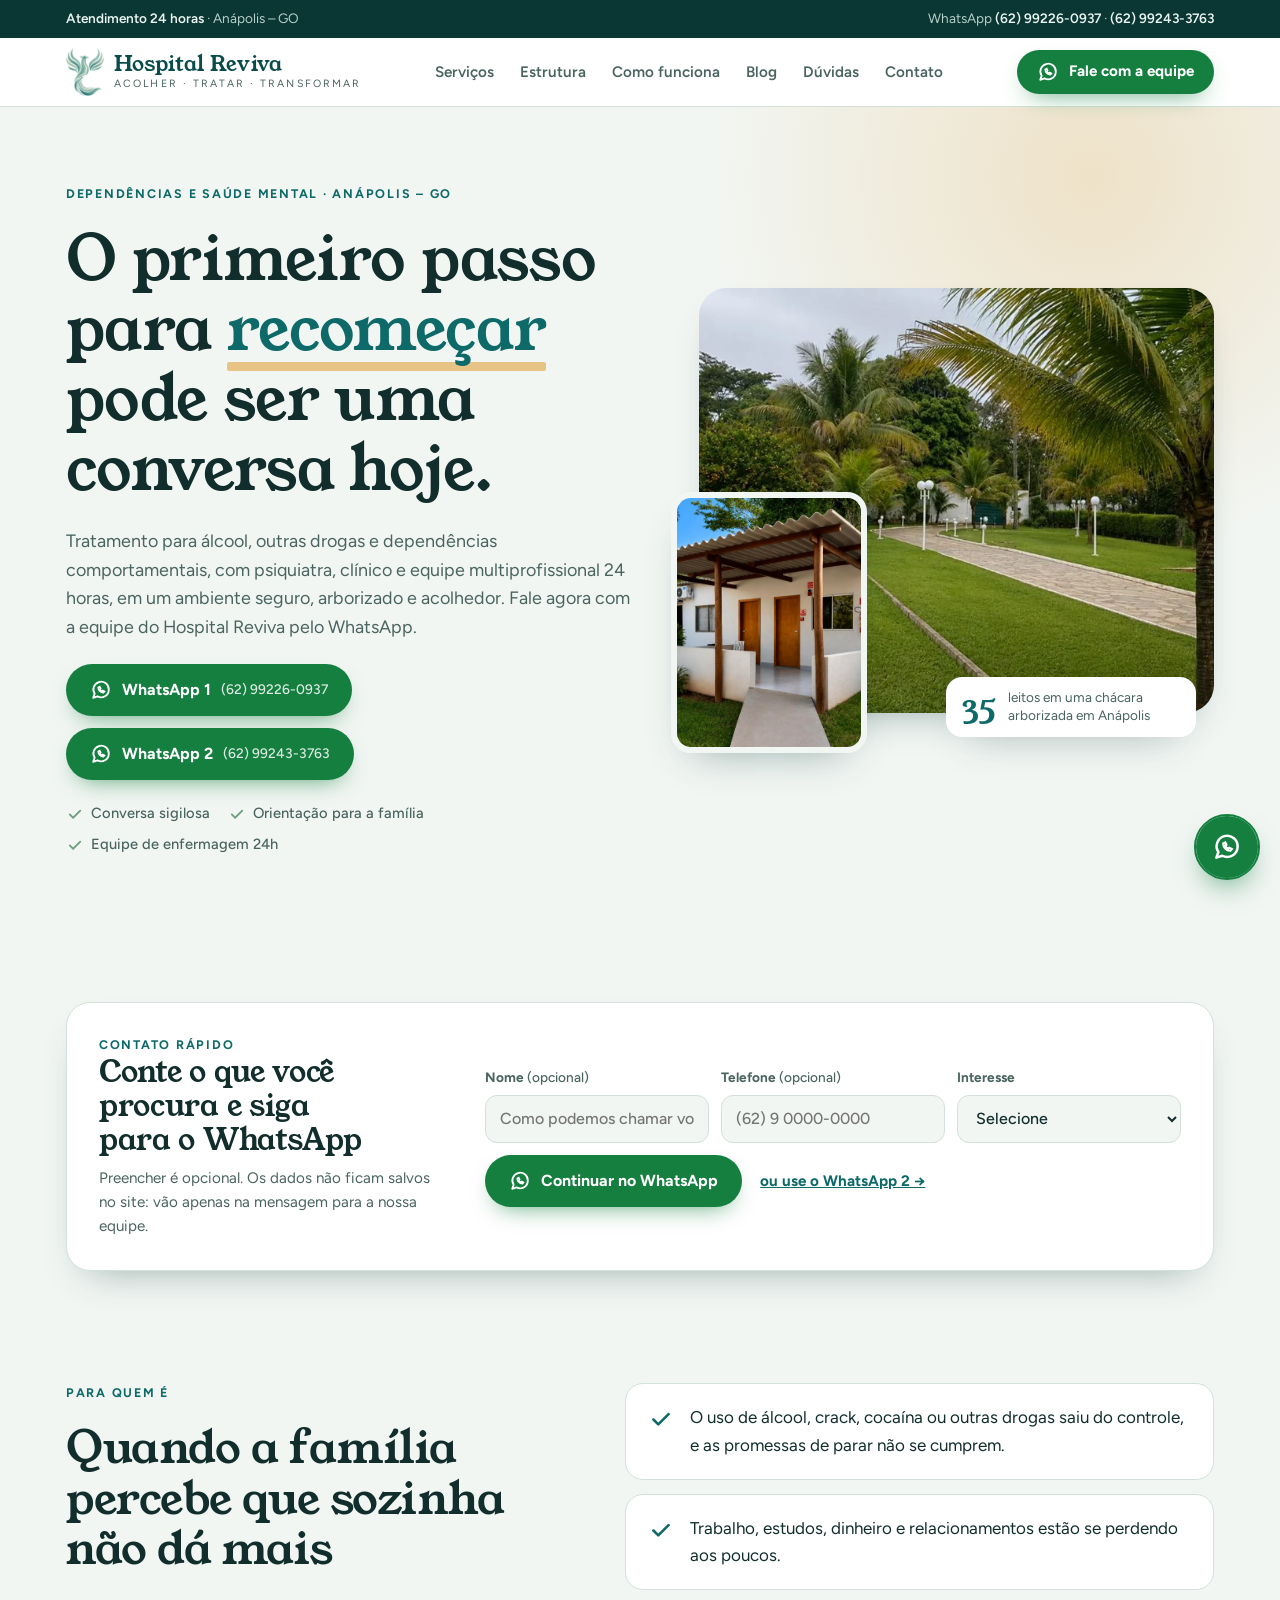
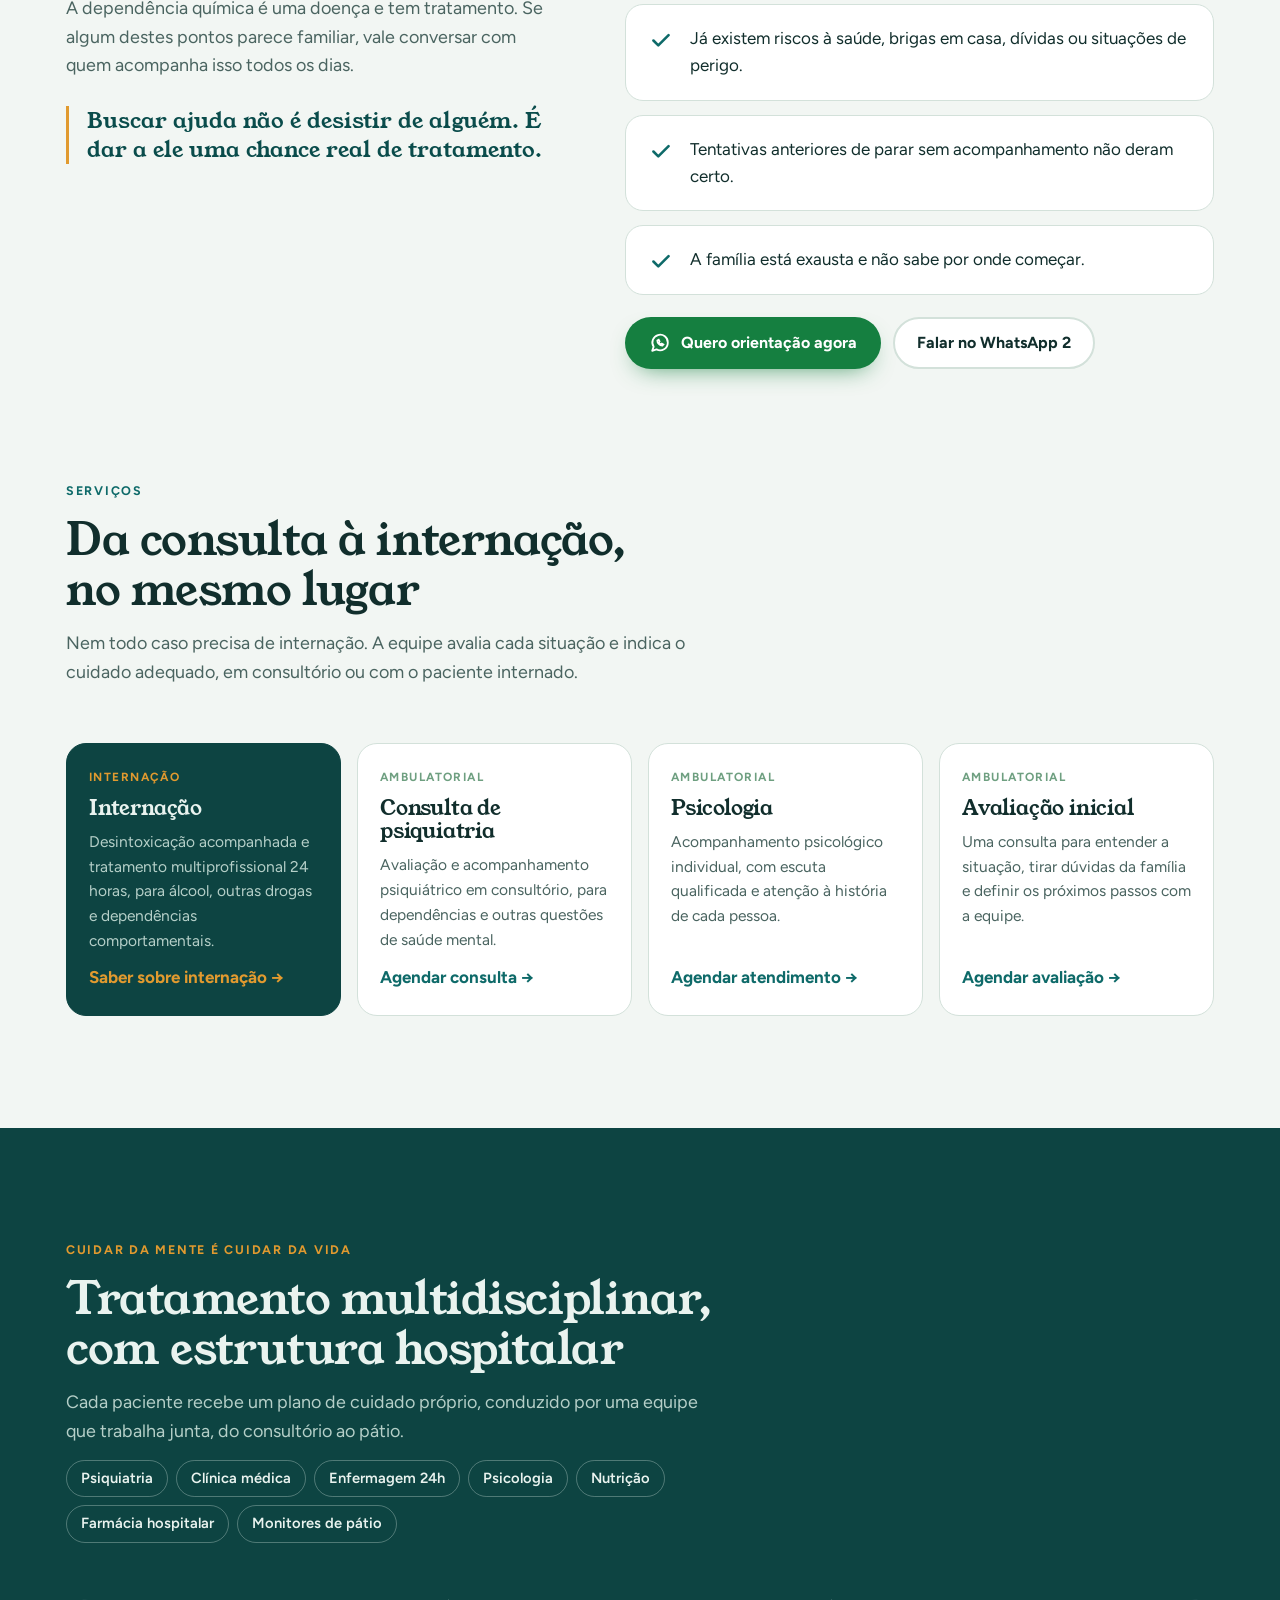
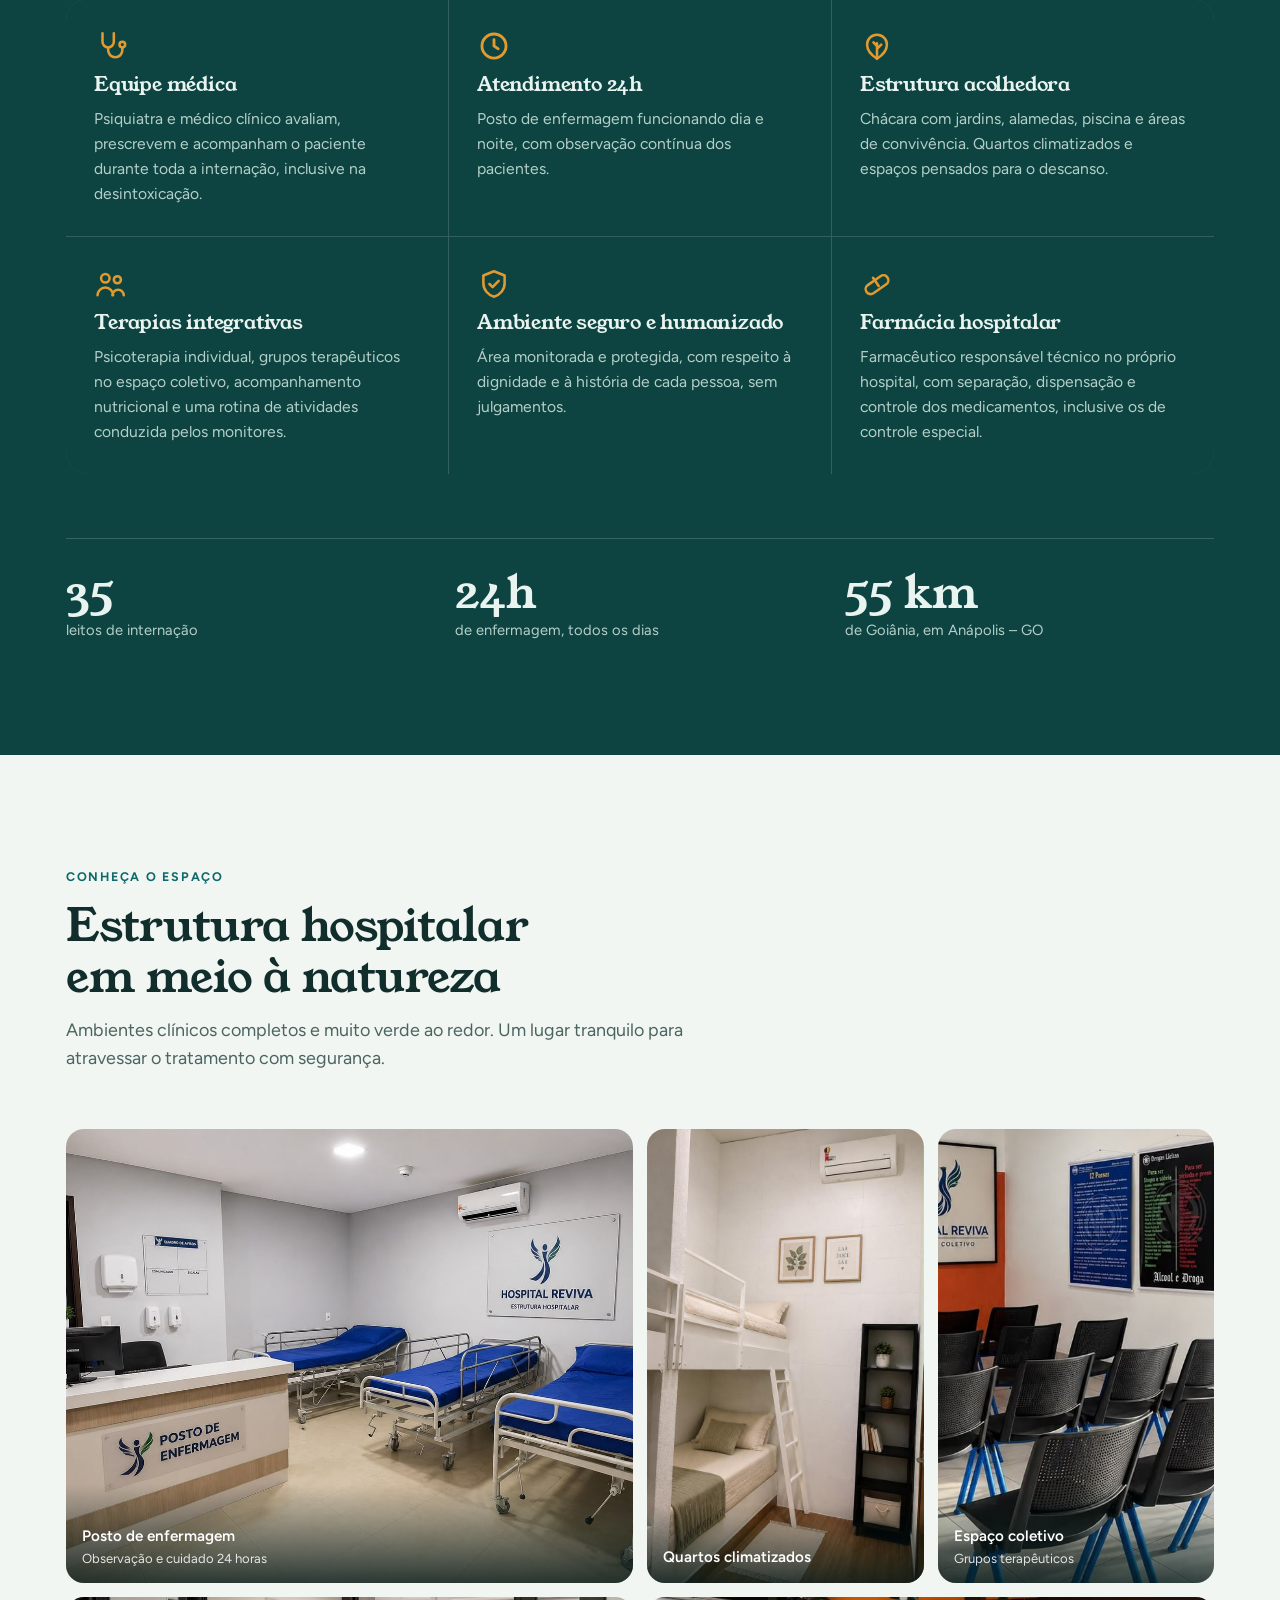
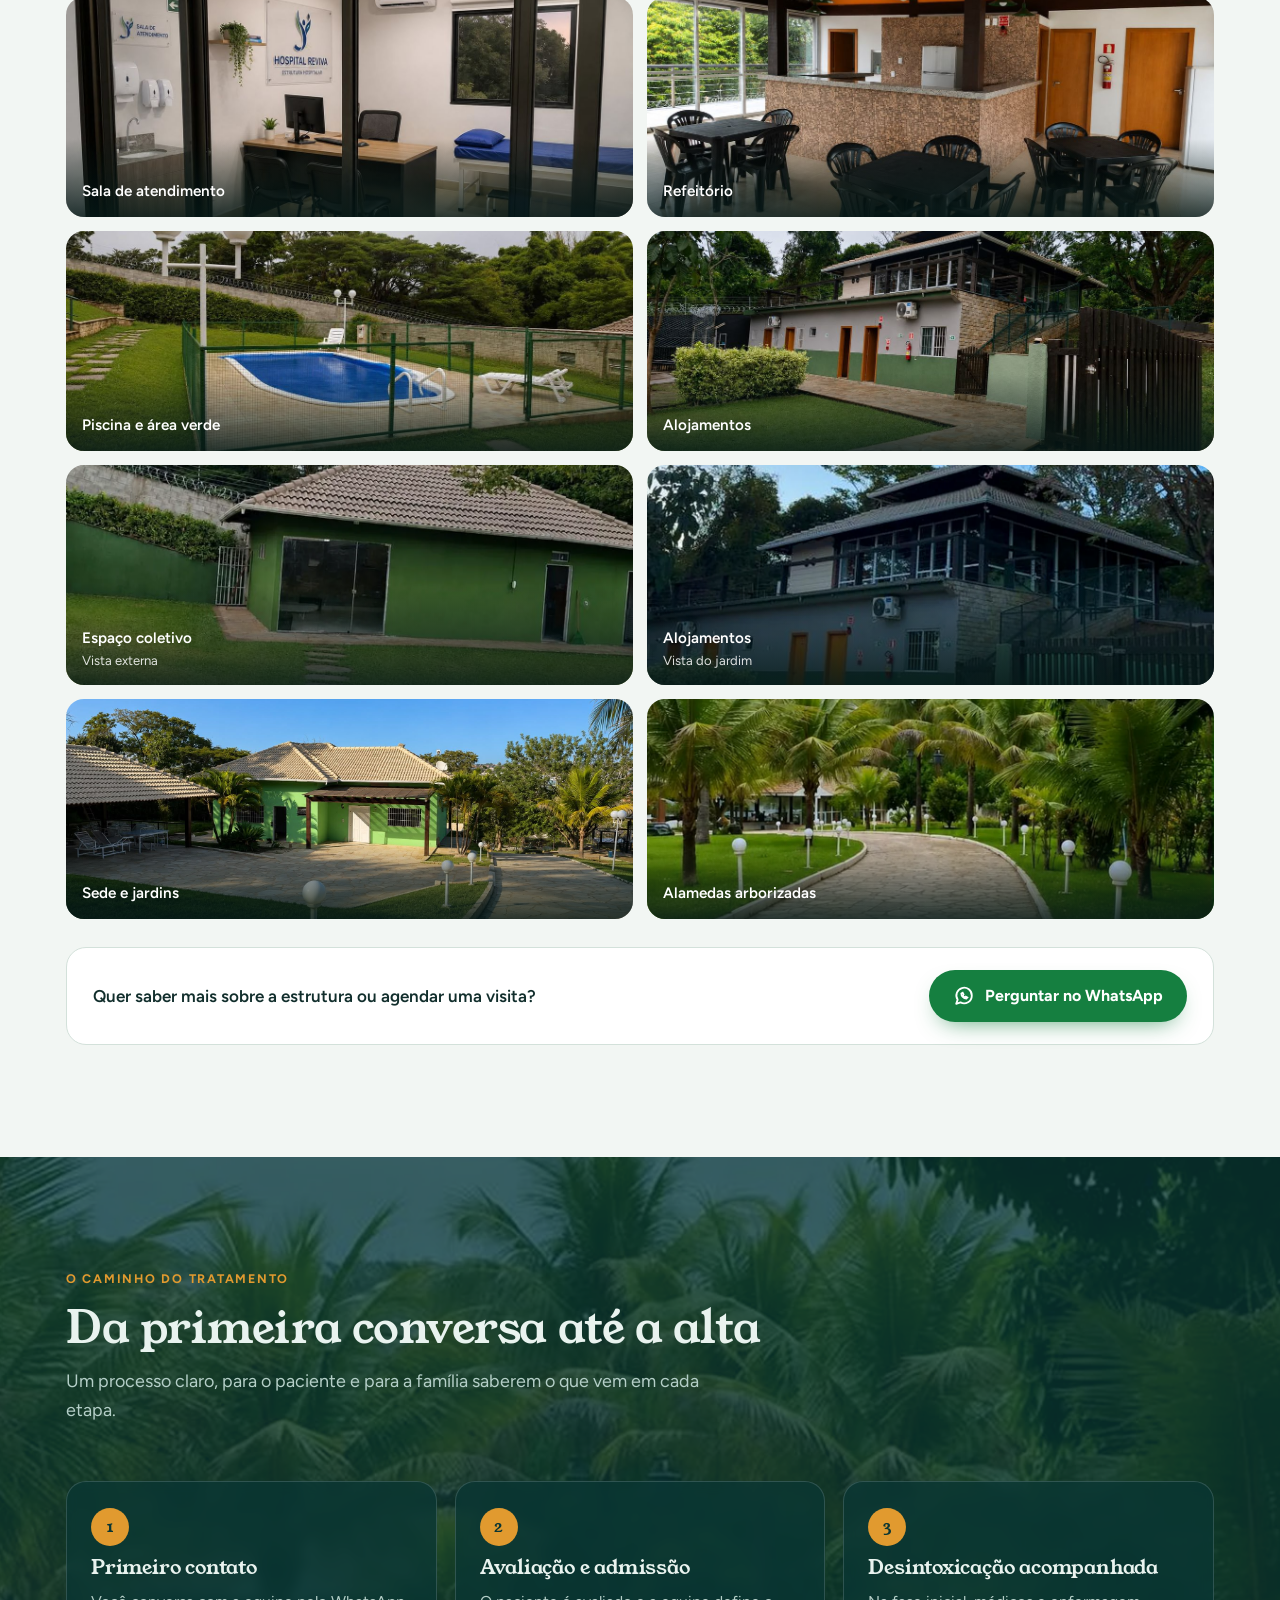
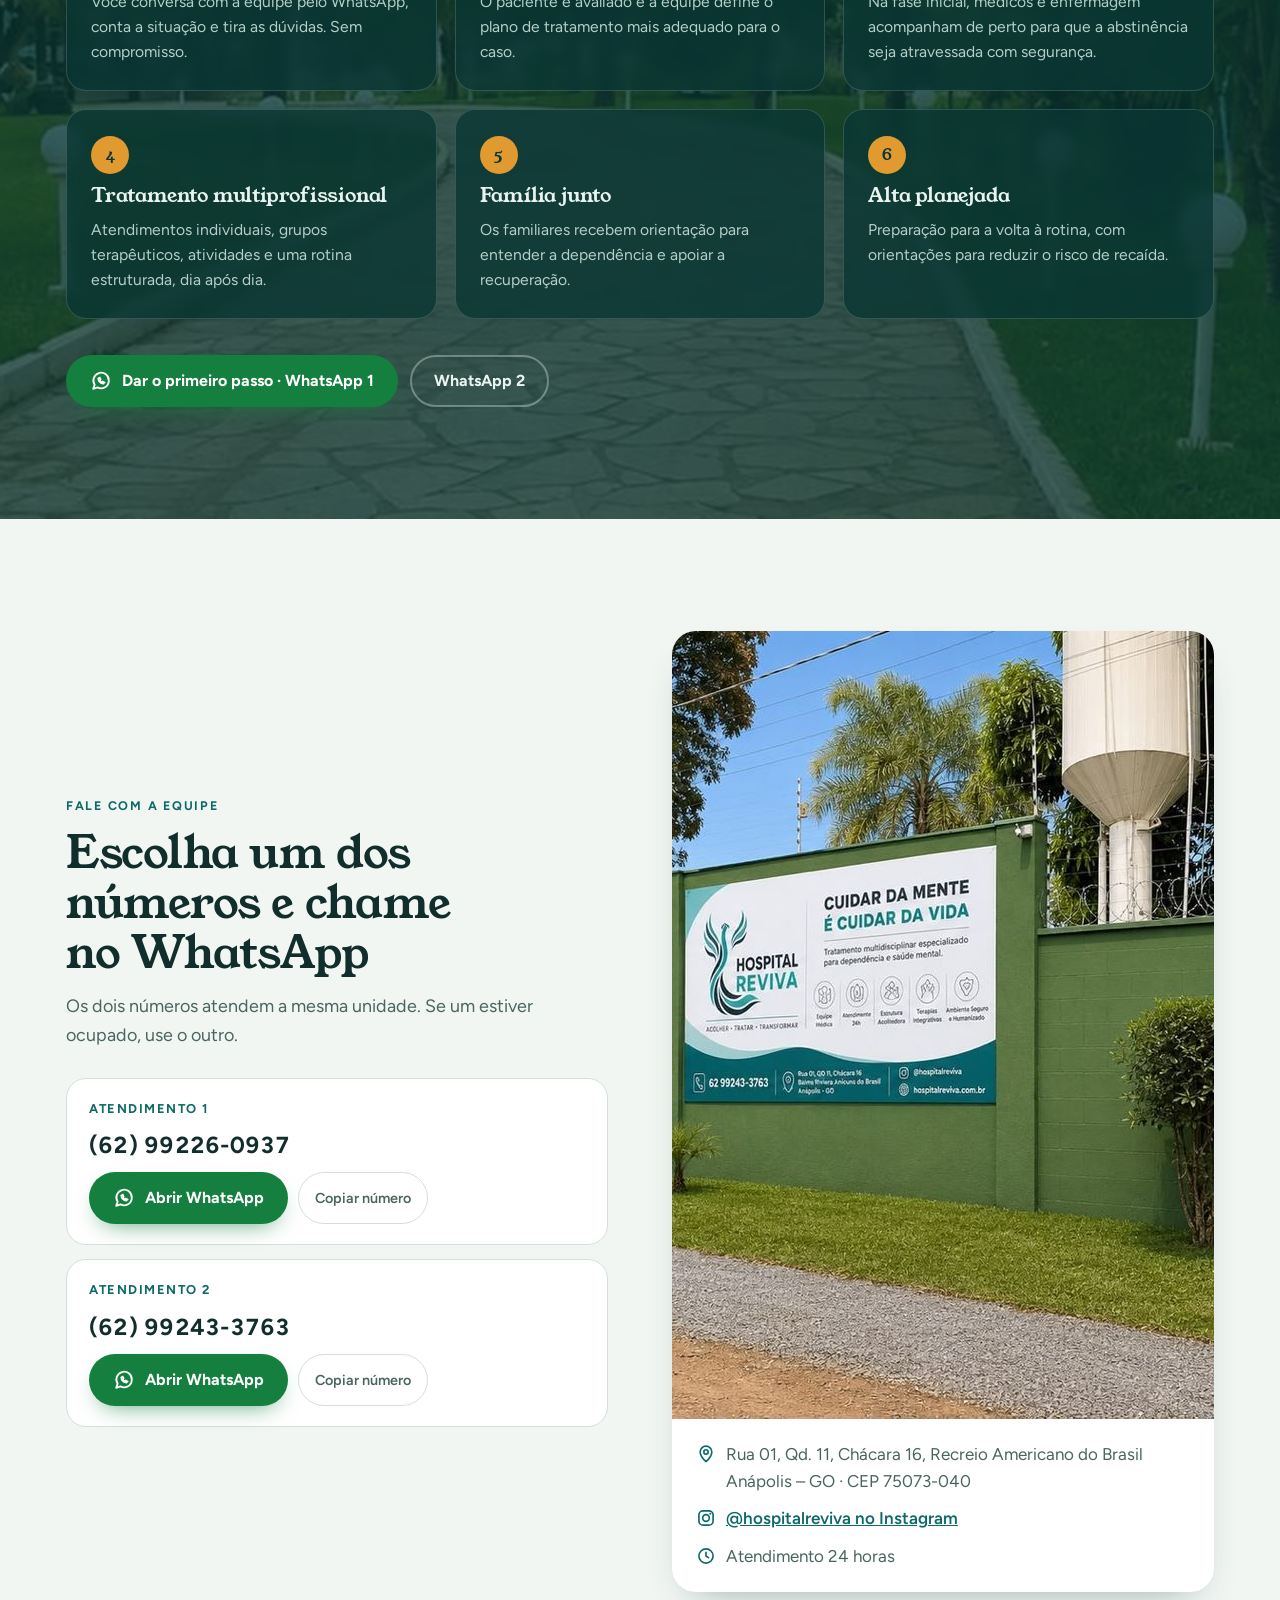
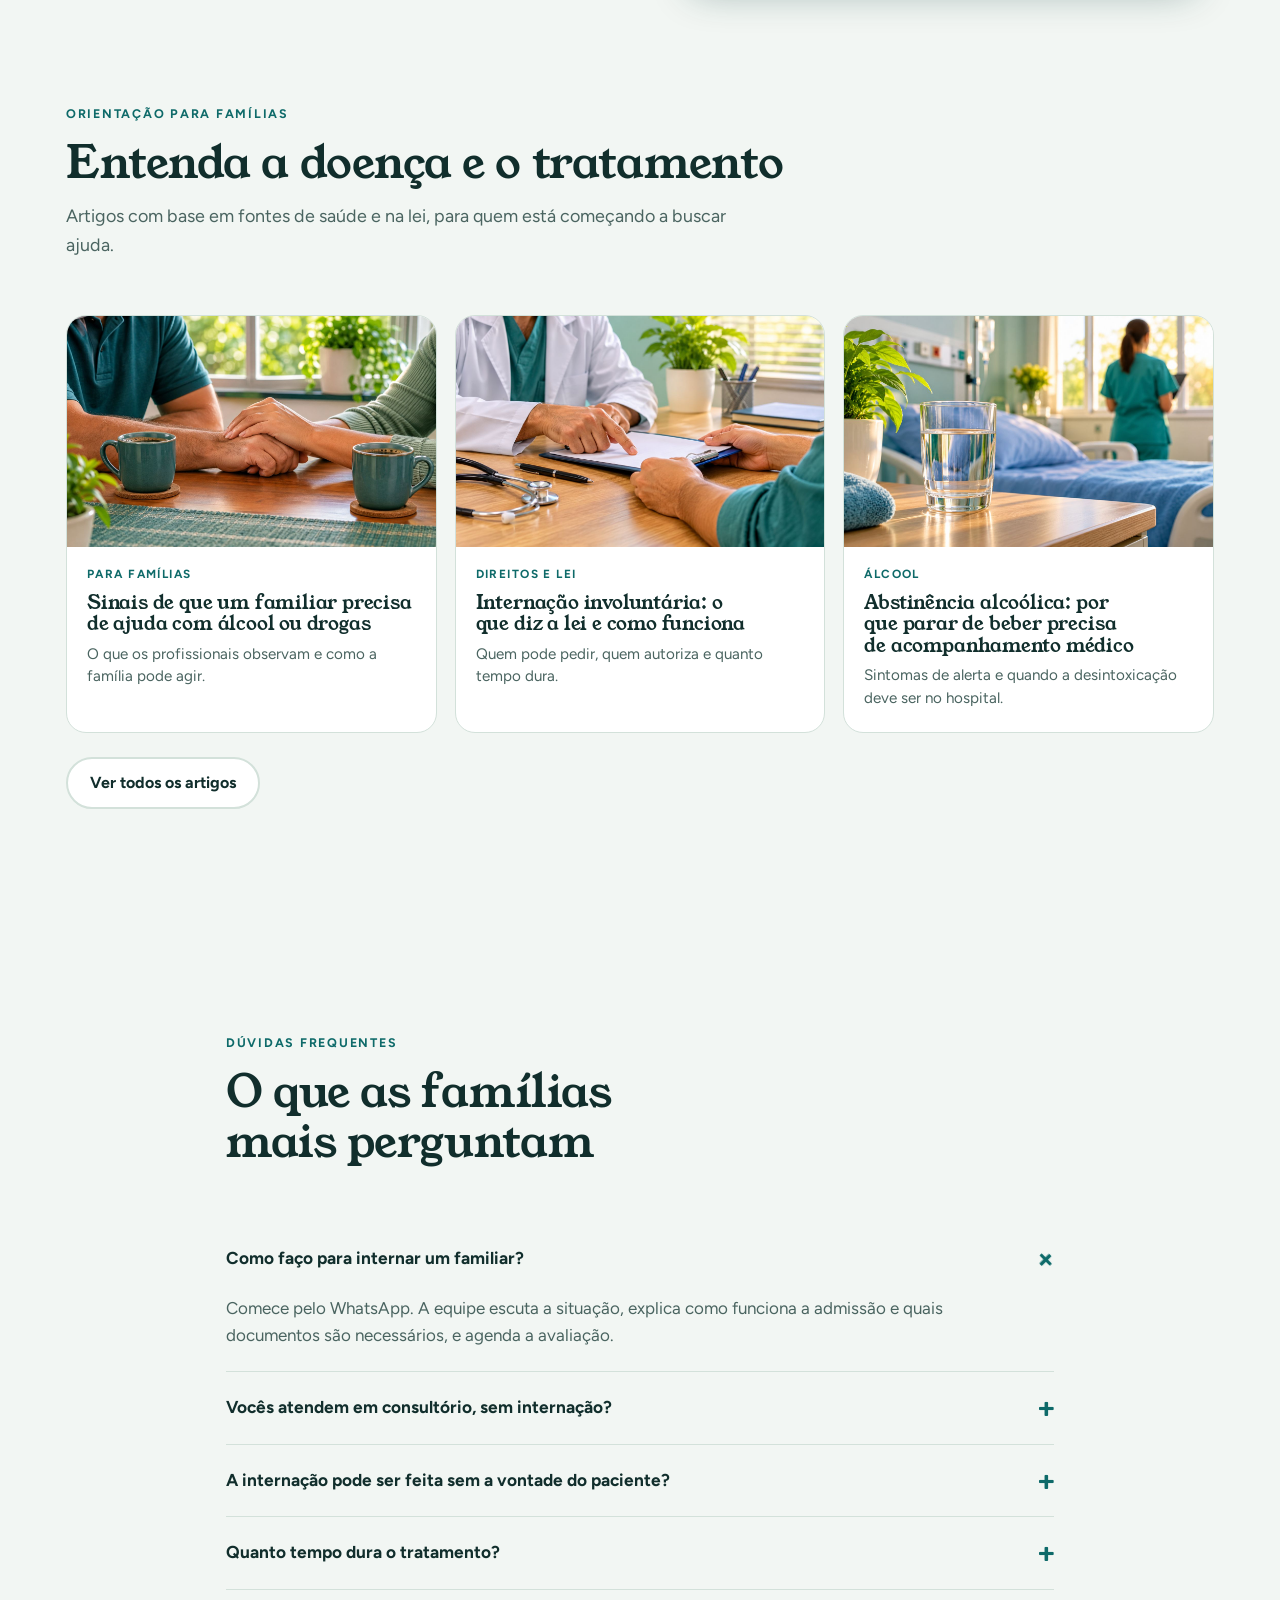
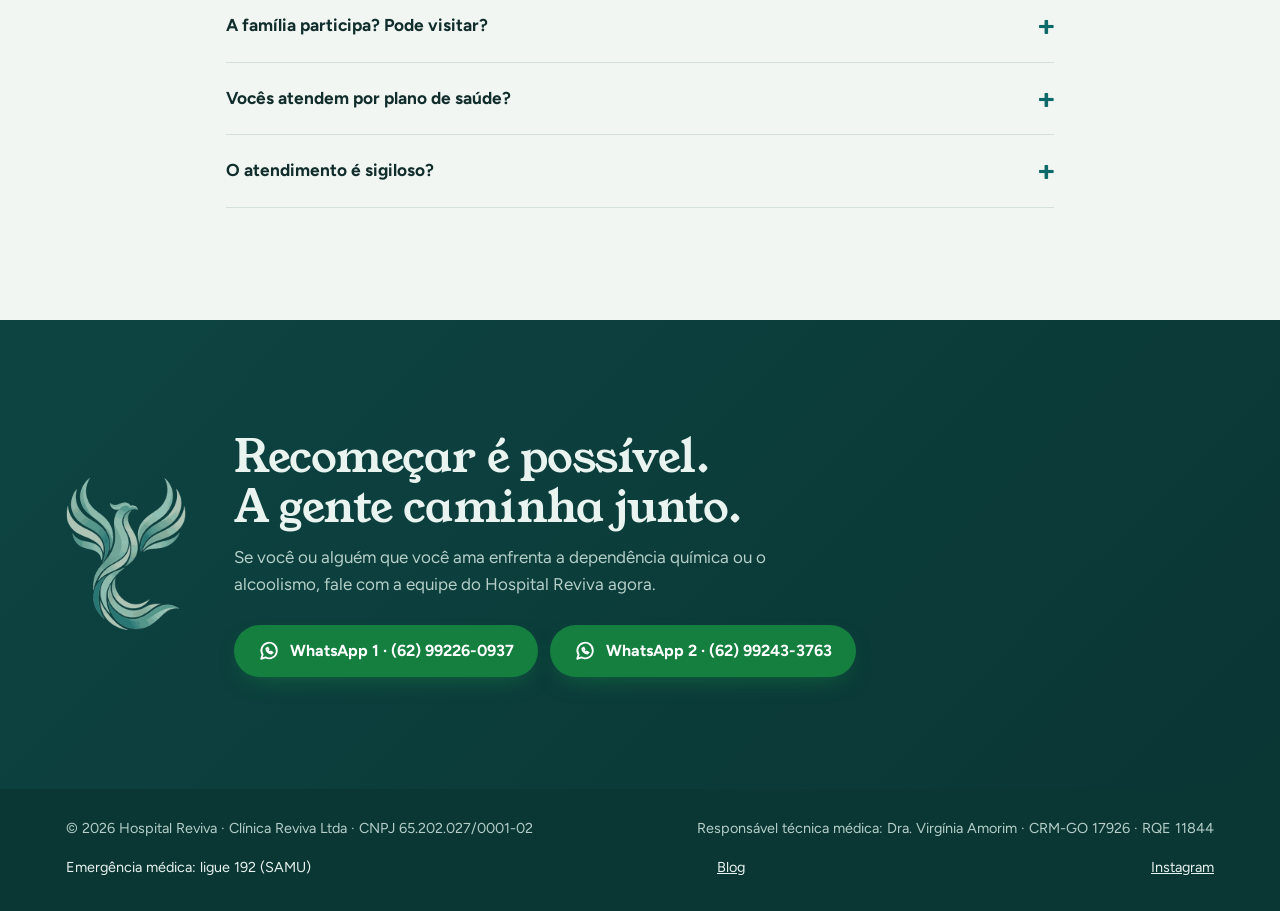
==== commit 28bfdc32: "Imagens próprias para o blog - Capas novas nos três artigos e nos cards da página principal   (mãos " ====
--- a/index.html
+++ b/index.html
@@ -610,9 +610,9 @@
         <p class="lead">Artigos com base em fontes de saúde e na lei, para quem está começando a buscar ajuda.</p>
       </div>
       <div class="reads">
-        <a class="read" href="blog/sinais-de-dependencia-quimica.html"><img src="img/alameda.jpg" alt="" loading="lazy" width="900" height="1538"><div><span class="tag">Para famílias</span><h3>Sinais de que um familiar precisa de ajuda com álcool ou drogas</h3><p>O que os profissionais observam e como a família pode agir.</p></div></a>
-        <a class="read" href="blog/internacao-involuntaria-o-que-diz-a-lei.html"><img src="img/sala-atendimento.jpg" alt="" loading="lazy" width="1200" height="900"><div><span class="tag">Direitos e lei</span><h3>Internação involuntária: o que diz a lei e como funciona</h3><p>Quem pode pedir, quem autoriza e quanto tempo dura.</p></div></a>
-        <a class="read" href="blog/abstinencia-alcoolica-acompanhamento-medico.html"><img src="img/posto-enfermagem.jpg" alt="" loading="lazy" width="1200" height="900"><div><span class="tag">Álcool</span><h3>Abstinência alcoólica: por que parar de beber precisa de acompanhamento médico</h3><p>Sintomas de alerta e quando a desintoxicação deve ser no hospital.</p></div></a>
+        <a class="read" href="blog/sinais-de-dependencia-quimica.html"><img src="img/blog-sinais.jpg" alt="" loading="lazy" width="1600" height="900"><div><span class="tag">Para famílias</span><h3>Sinais de que um familiar precisa de ajuda com álcool ou drogas</h3><p>O que os profissionais observam e como a família pode agir.</p></div></a>
+        <a class="read" href="blog/internacao-involuntaria-o-que-diz-a-lei.html"><img src="img/blog-internacao.jpg" alt="" loading="lazy" width="1600" height="900"><div><span class="tag">Direitos e lei</span><h3>Internação involuntária: o que diz a lei e como funciona</h3><p>Quem pode pedir, quem autoriza e quanto tempo dura.</p></div></a>
+        <a class="read" href="blog/abstinencia-alcoolica-acompanhamento-medico.html"><img src="img/blog-abstinencia.jpg" alt="" loading="lazy" width="1600" height="900"><div><span class="tag">Álcool</span><h3>Abstinência alcoólica: por que parar de beber precisa de acompanhamento médico</h3><p>Sintomas de alerta e quando a desintoxicação deve ser no hospital.</p></div></a>
       </div>
       <div class="reads-foot"><a class="btn btn-ghost" href="blog/index.html">Ver todos os artigos</a></div>
     </div>
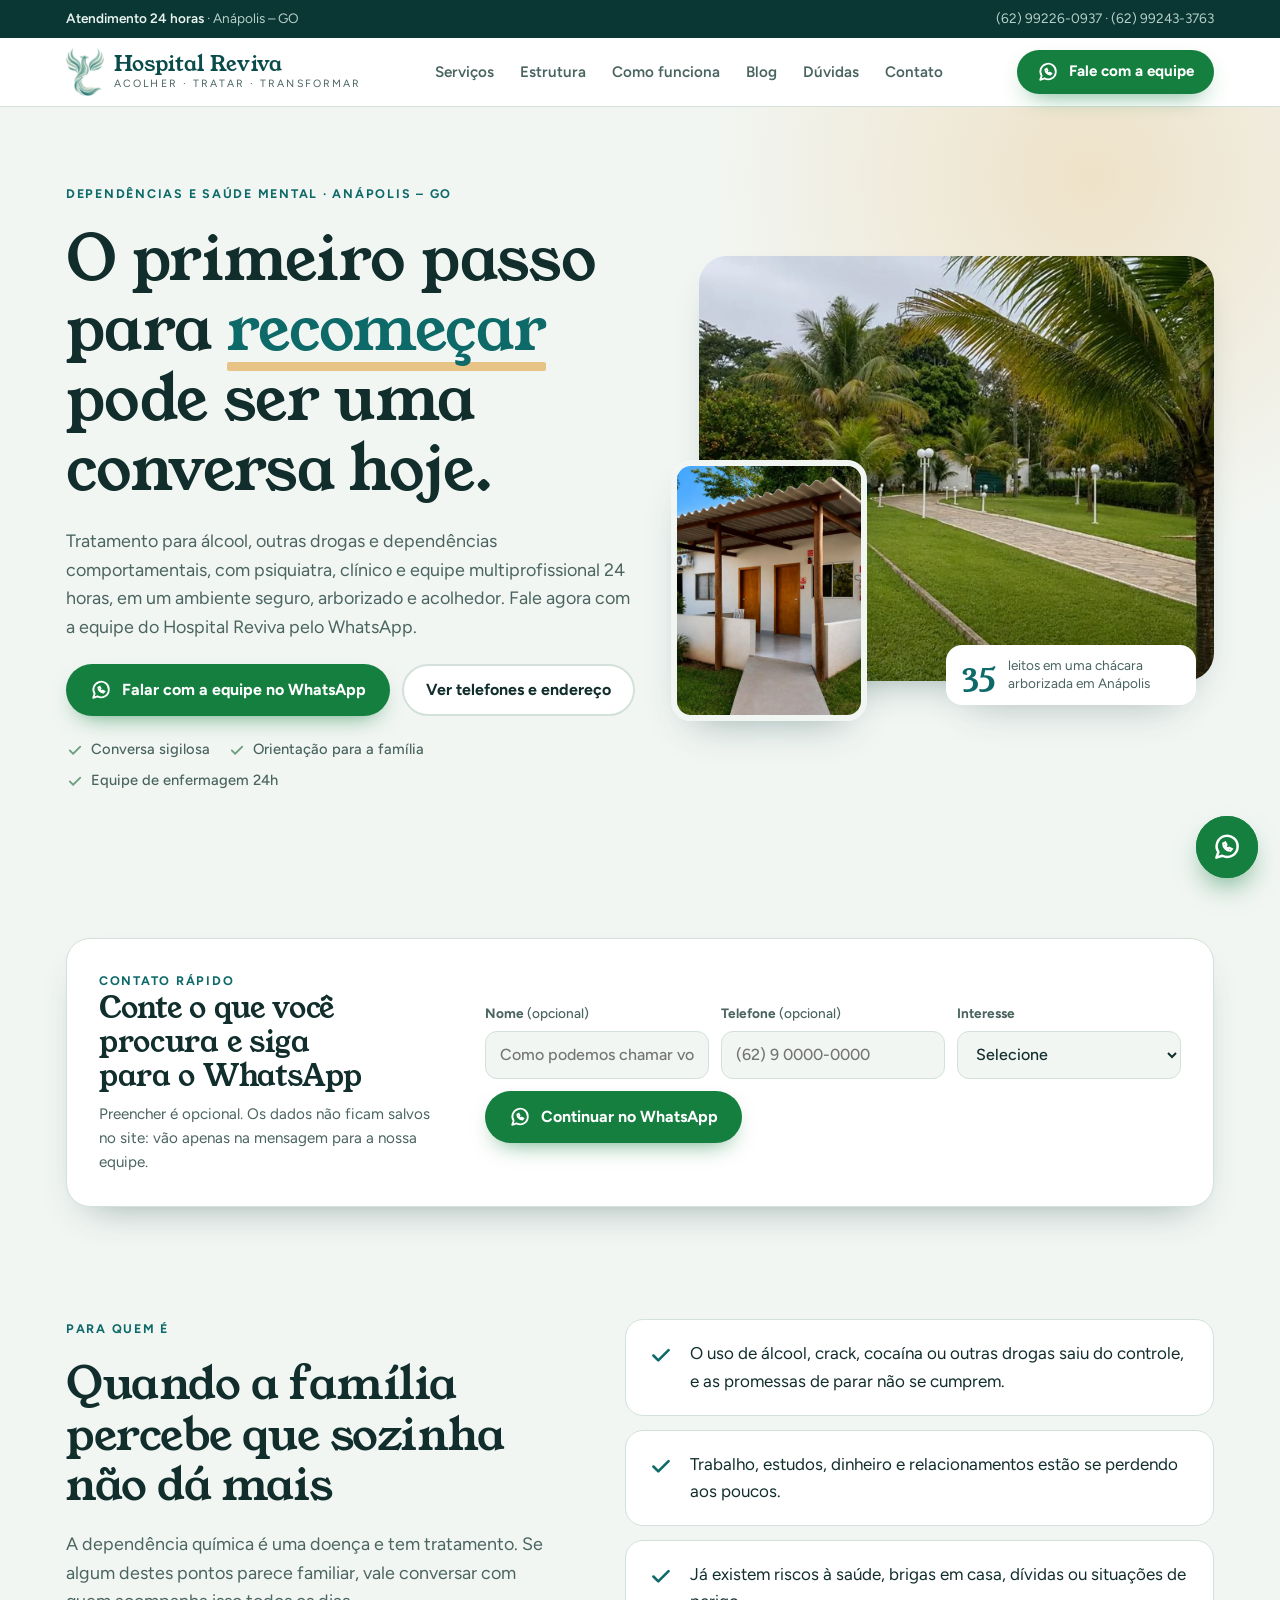
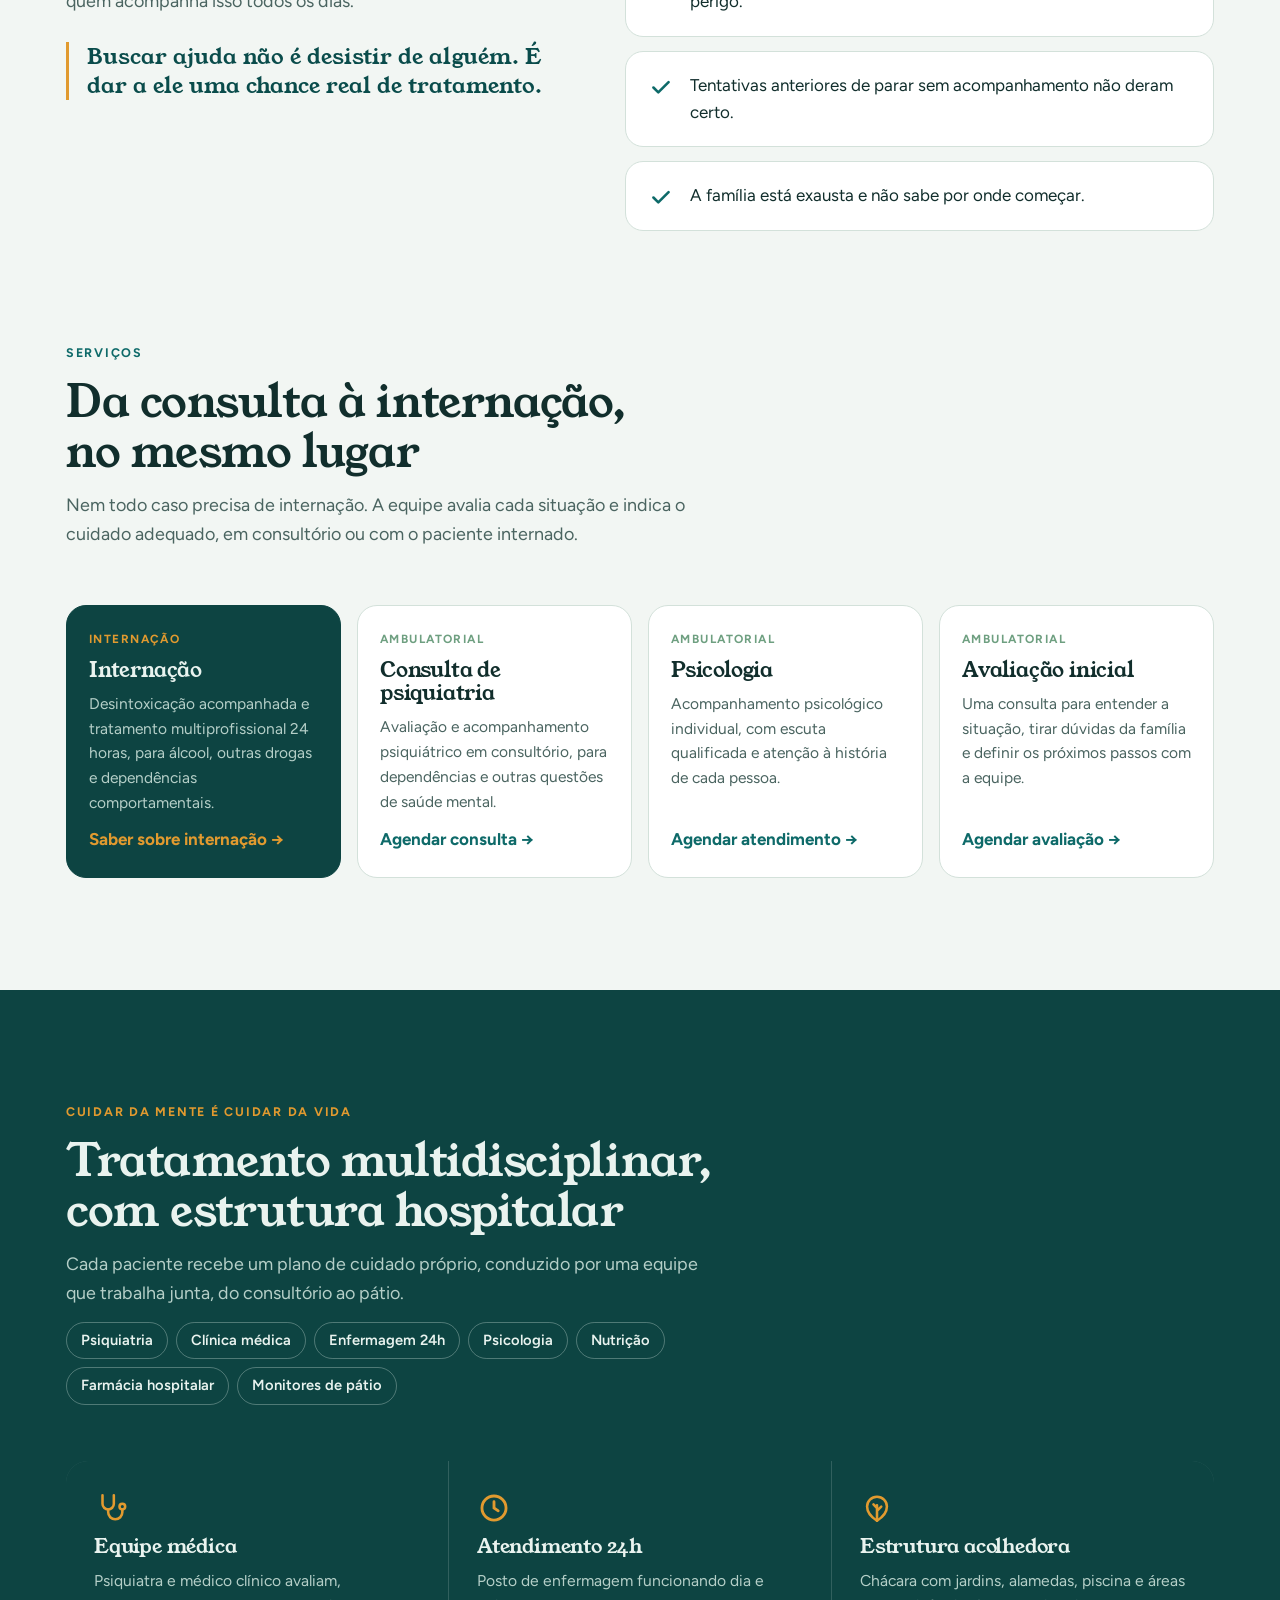
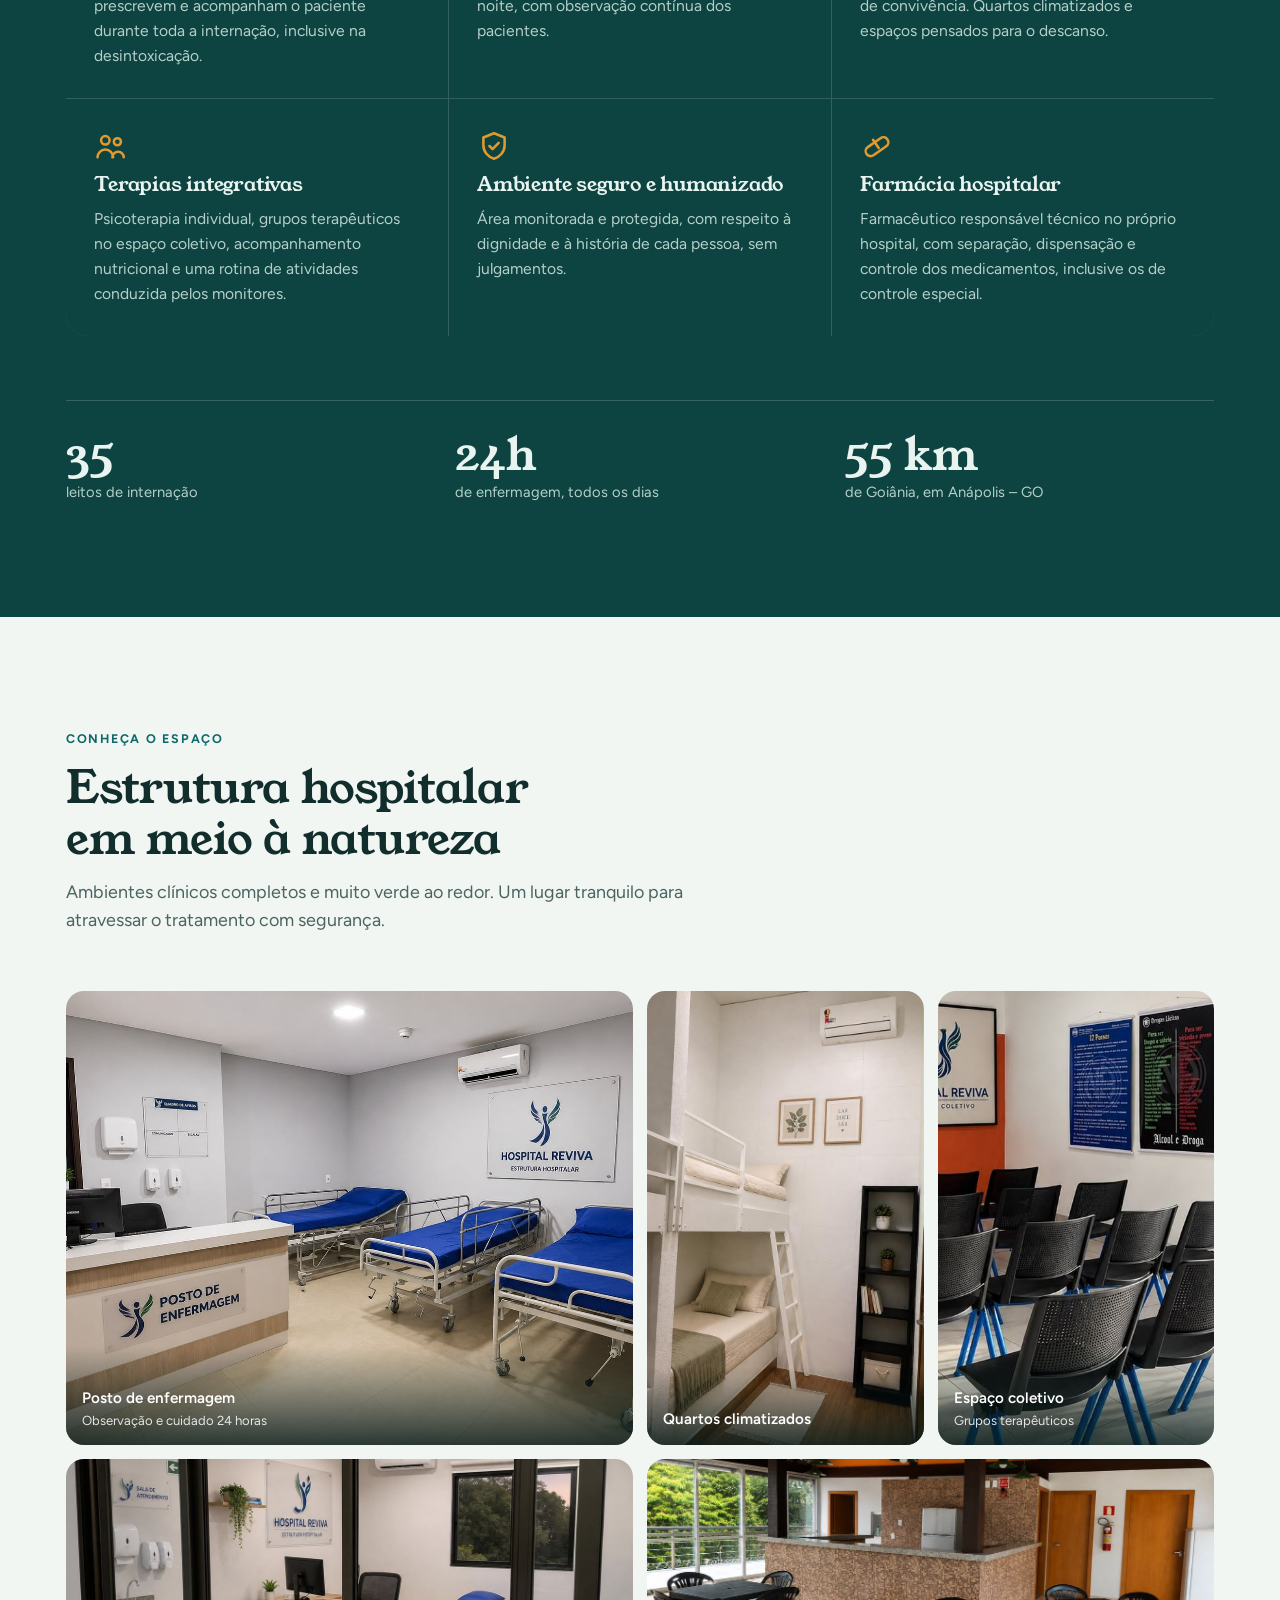
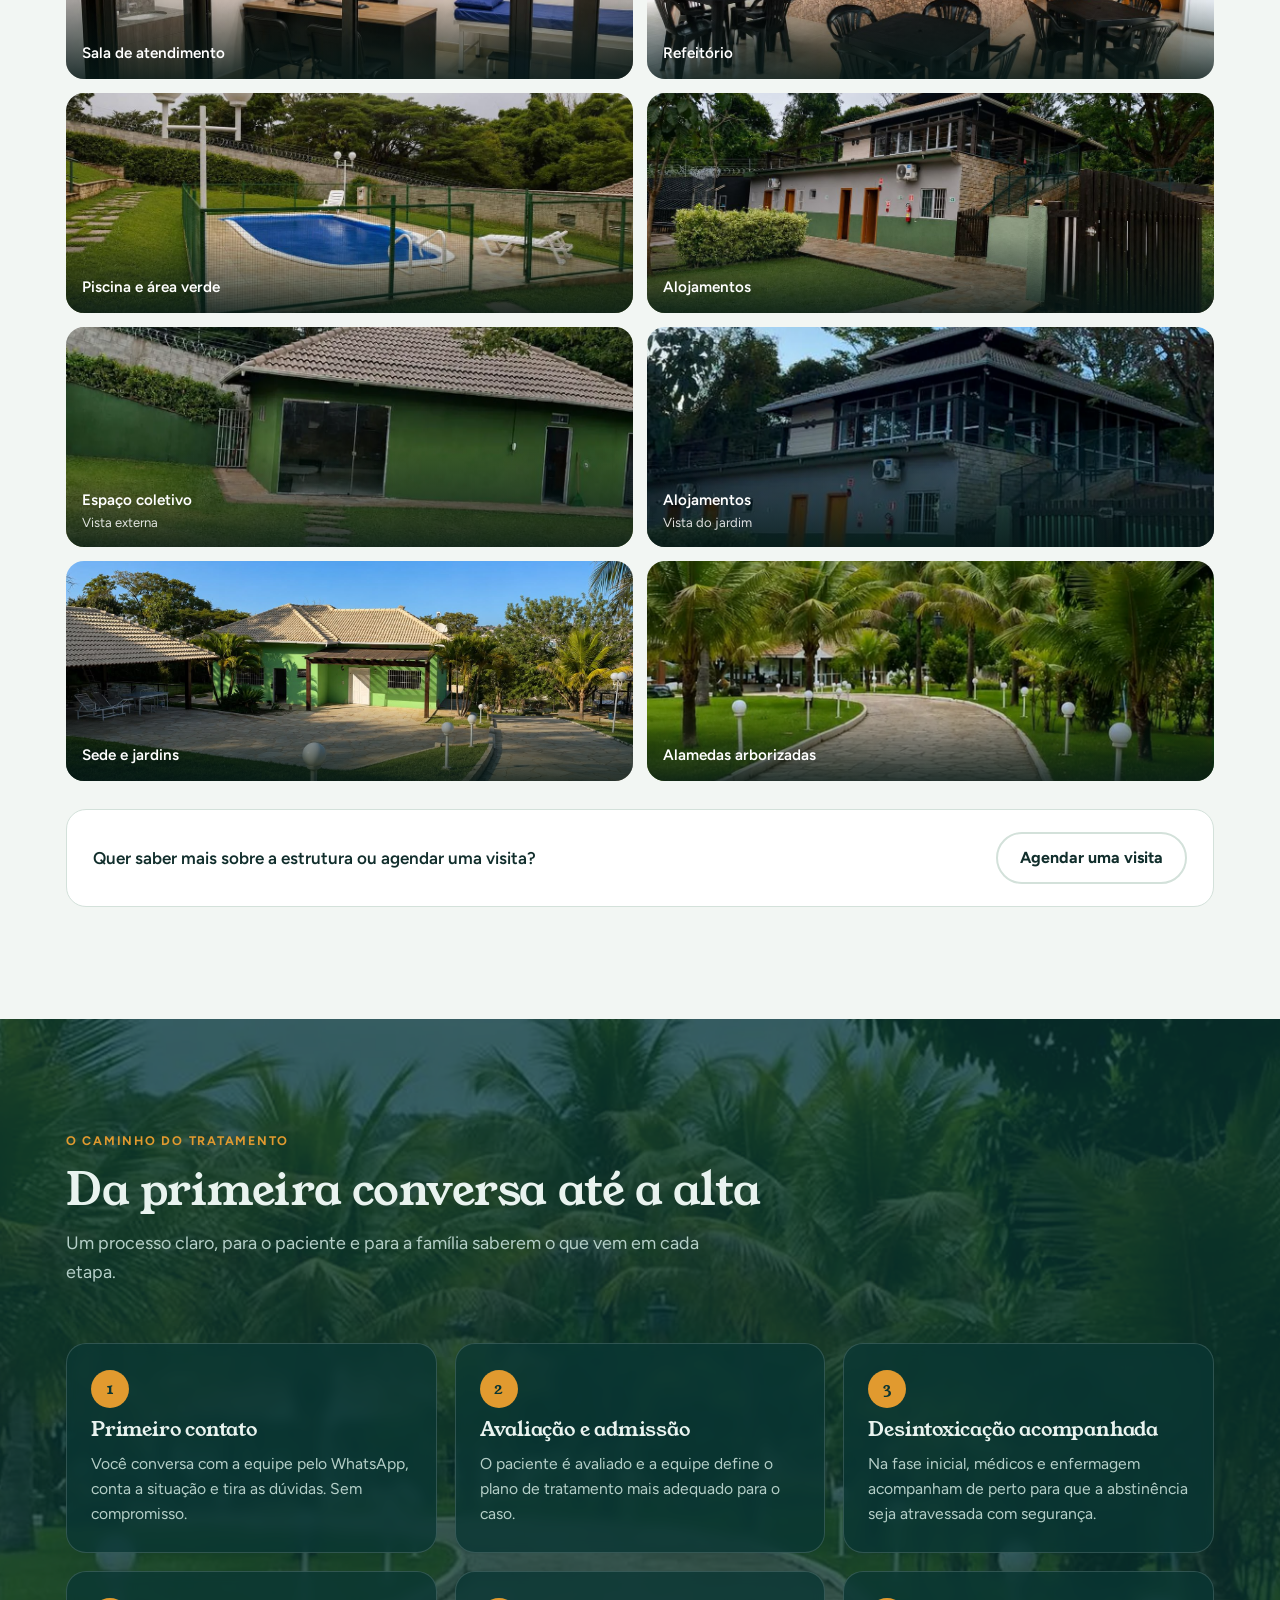
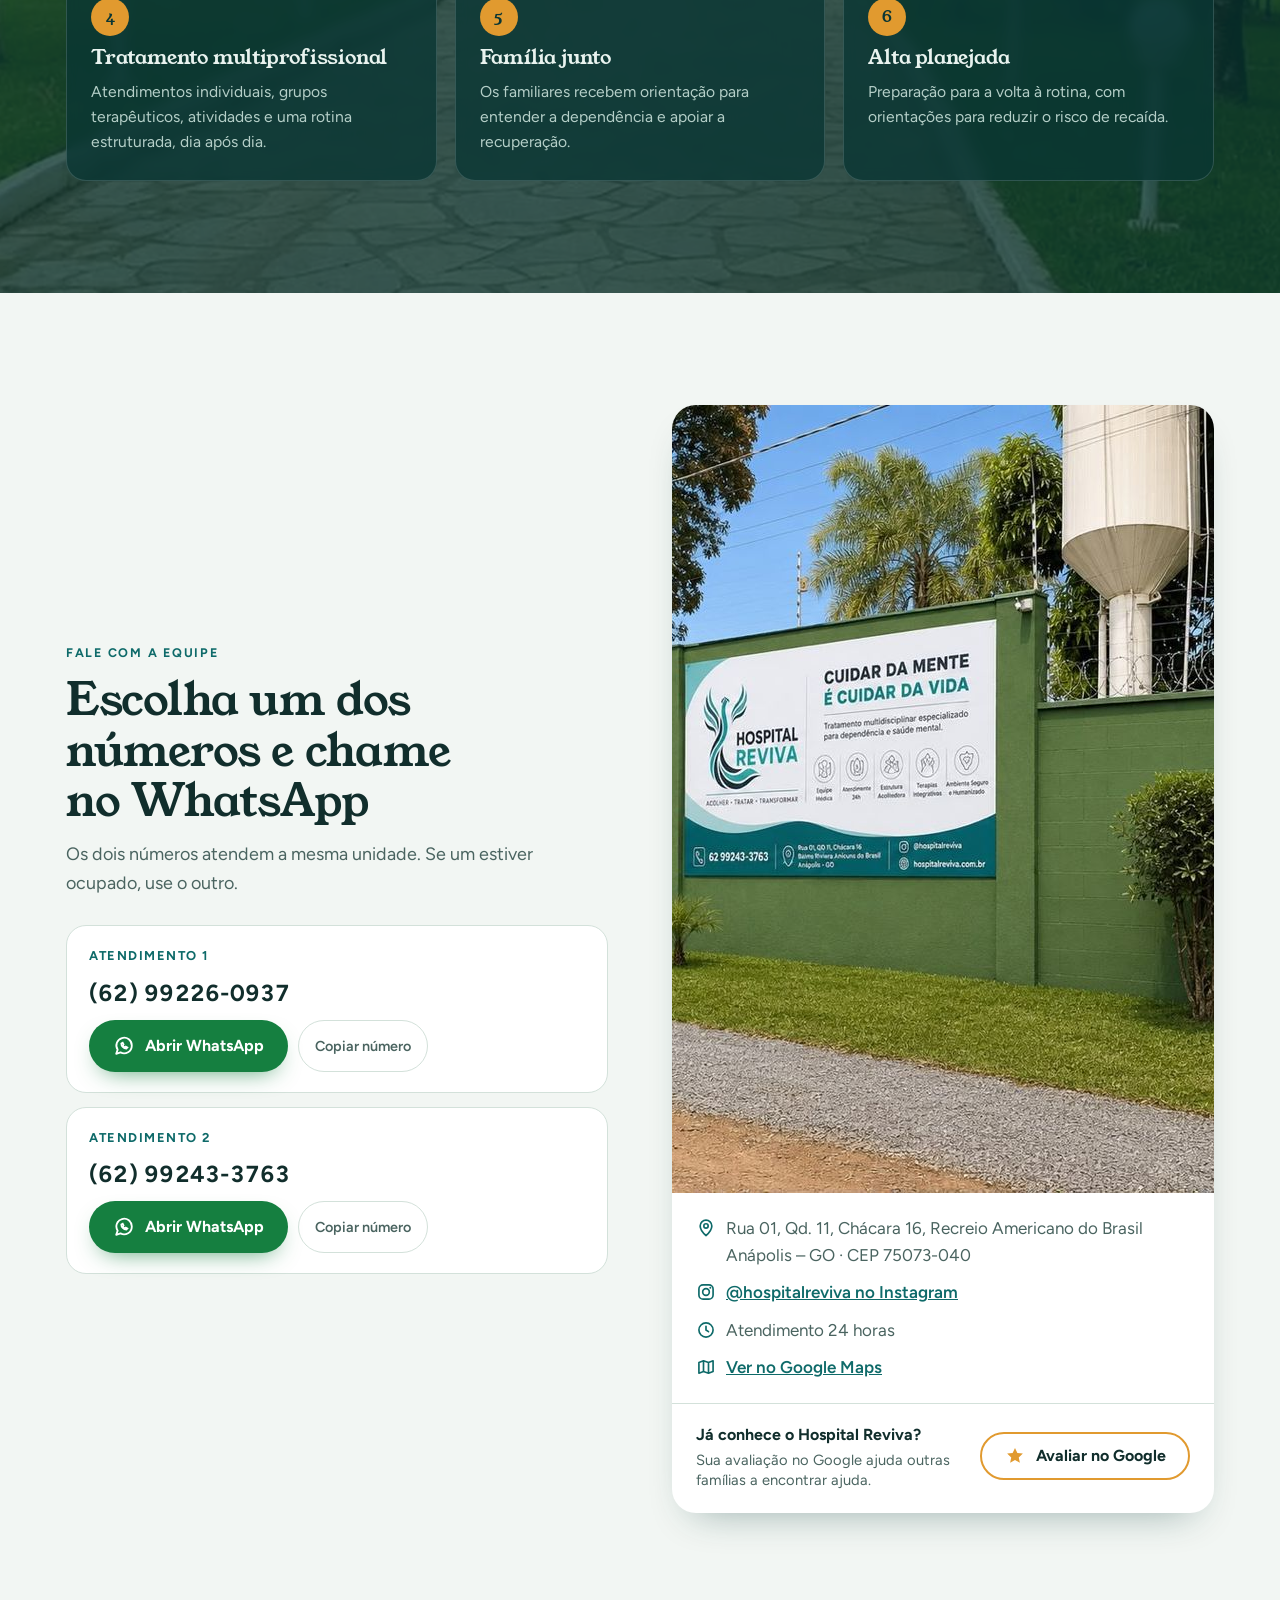
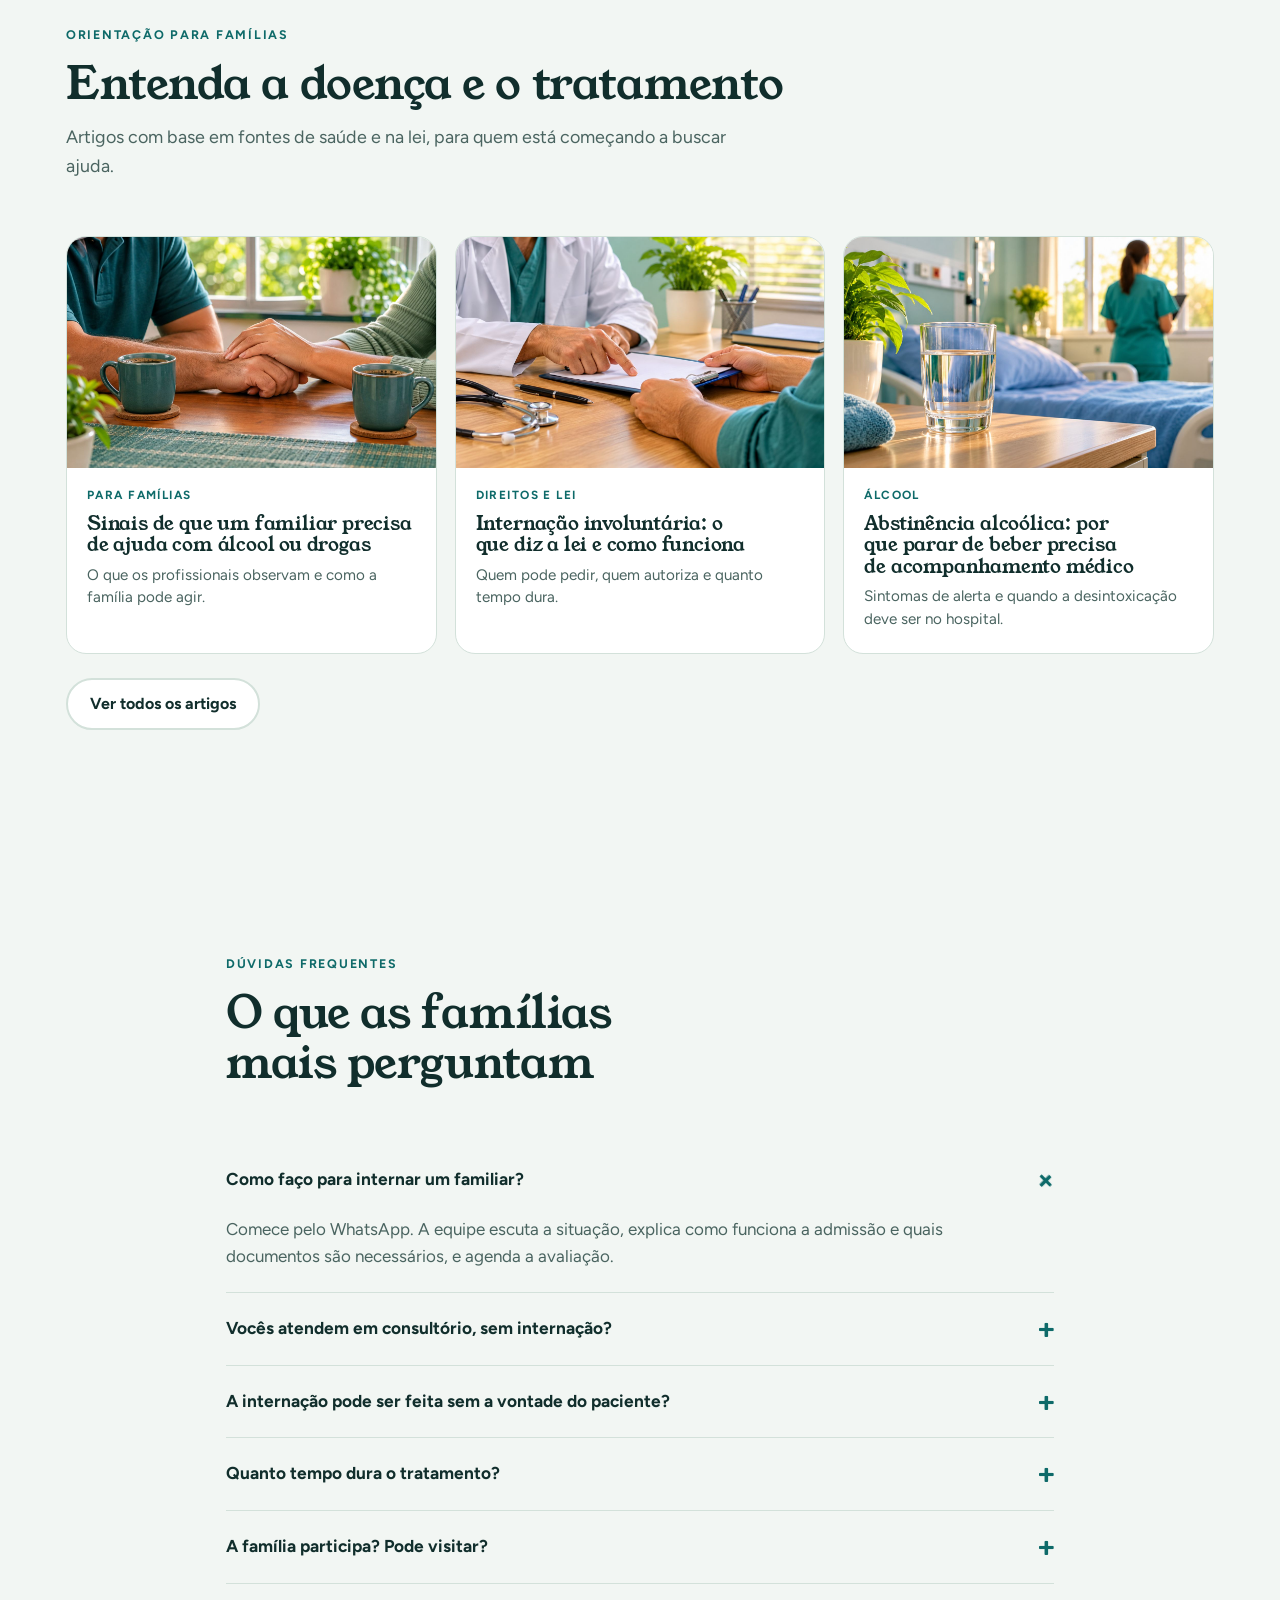
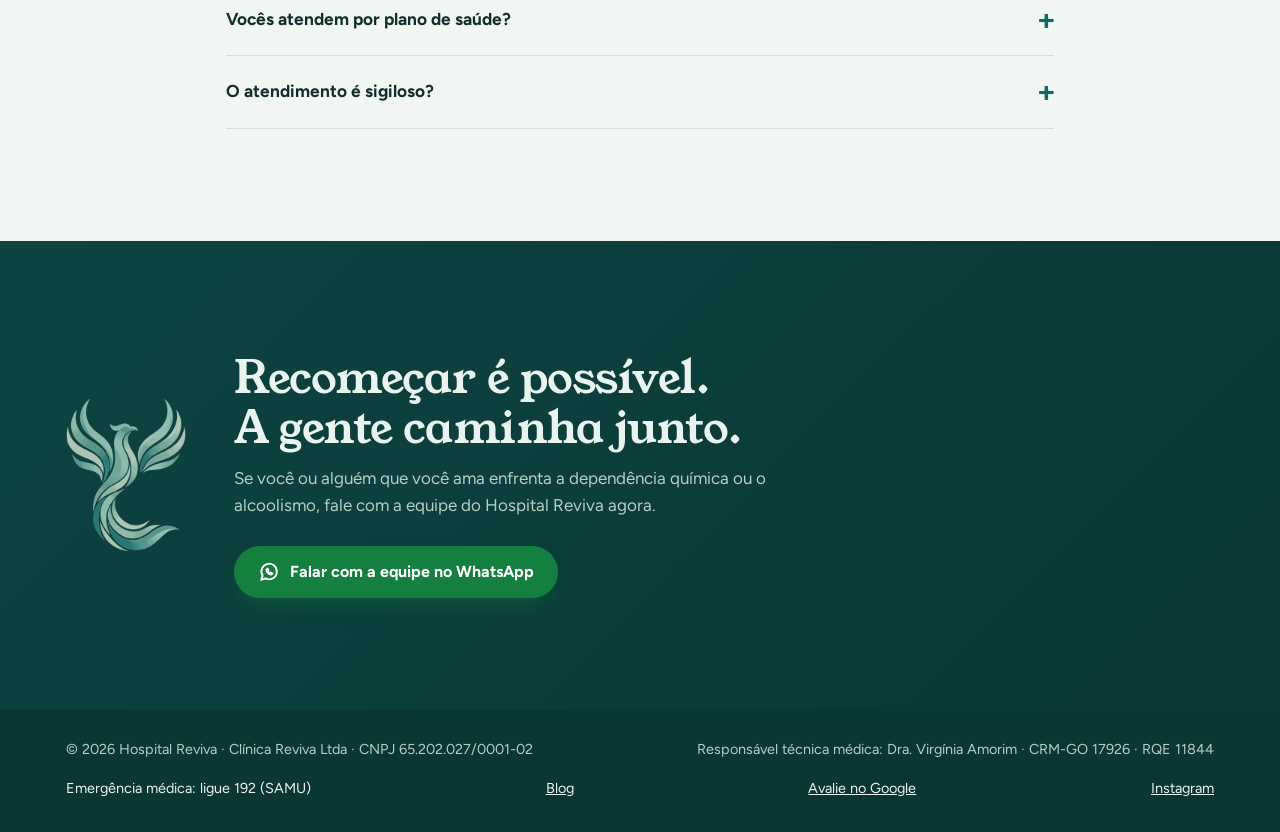
==== commit 7e5c2bce: "Capa para WhatsApp, menos botões de contato e avaliação no Google - Nova imagem de compartilhamento " ====
--- a/index.html
+++ b/index.html
@@ -16,18 +16,27 @@
 <link rel="canonical" href="https://hospitalreviva.com.br/">
 <meta property="og:type" content="website">
 <meta property="og:locale" content="pt_BR">
-<meta property="og:title" content="Hospital Reviva | Tratamento para dependência química em Anápolis">
-<meta property="og:description" content="Internação com acompanhamento médico e equipe multiprofissional 24h. Fale com a equipe pelo WhatsApp.">
-<meta property="og:image" content="https://hospitalreviva.com.br/img/og-reviva.jpg">
+<meta property="og:site_name" content="Hospital Reviva">
+<meta property="og:url" content="https://hospitalreviva.com.br/">
+<meta property="og:title" content="Hospital Reviva | Tratamento para dependência química em Anápolis-GO">
+<meta property="og:description" content="Internação e consultas de psiquiatria e psicologia, com equipe multiprofissional 24 horas. Fale com a equipe pelo WhatsApp.">
+<meta property="og:image" content="https://hospitalreviva.com.br/img/og-capa.jpg">
+<meta property="og:image:secure_url" content="https://hospitalreviva.com.br/img/og-capa.jpg">
+<meta property="og:image:type" content="image/jpeg">
 <meta property="og:image:width" content="1200">
 <meta property="og:image:height" content="630">
-<script type="application/ld+json">{"@context": "https://schema.org", "@type": "MedicalClinic", "name": "Hospital Reviva", "legalName": "Clínica Reviva Ltda", "taxID": "65.202.027/0001-02", "description": "Tratamento multidisciplinar para dependência química e alcoolismo em Anápolis-GO.", "url": "https://hospitalreviva.com.br/", "image": "https://hospitalreviva.com.br/img/og-reviva.jpg", "telephone": ["+55-62-99226-0937", "+55-62-99243-3763"], "address": {"@type": "PostalAddress", "streetAddress": "Rua 01, Qd. 11, Chácara 16, Recreio Americano do Brasil", "postalCode": "75073-040", "addressLocality": "Anápolis", "addressRegion": "GO", "addressCountry": "BR"}, "openingHours": "Mo-Su 00:00-23:59", "sameAs": ["https://www.instagram.com/hospitalreviva/"]}</script>
+<meta property="og:image:alt" content="Hospital Reviva: tratamento para dependência química e saúde mental em Anápolis-GO">
+<meta name="twitter:card" content="summary_large_image">
+<meta name="twitter:title" content="Hospital Reviva | Tratamento para dependência química em Anápolis-GO">
+<meta name="twitter:description" content="Internação e consultas de psiquiatria e psicologia, com equipe multiprofissional 24 horas.">
+<meta name="twitter:image" content="https://hospitalreviva.com.br/img/og-capa.jpg">
+<script type="application/ld+json">{"@context": "https://schema.org", "@type": "MedicalClinic", "name": "Hospital Reviva", "legalName": "Clínica Reviva Ltda", "taxID": "65.202.027/0001-02", "description": "Tratamento multidisciplinar para dependência química e alcoolismo em Anápolis-GO.", "url": "https://hospitalreviva.com.br/", "image": "https://hospitalreviva.com.br/img/og-capa.jpg", "hasMap": "https://www.google.com/maps/place/?q=place_id:ChIJQ64CLROnXpMRdsgtugQxcH8", "telephone": ["+55-62-99226-0937", "+55-62-99243-3763"], "address": {"@type": "PostalAddress", "streetAddress": "Rua 01, Qd. 11, Chácara 16, Recreio Americano do Brasil", "postalCode": "75073-040", "addressLocality": "Anápolis", "addressRegion": "GO", "addressCountry": "BR"}, "openingHours": "Mo-Su 00:00-23:59", "sameAs": ["https://www.instagram.com/hospitalreviva/"]}</script>
 <style>:root{padding-top:env(safe-area-inset-top,0px);padding-bottom:env(safe-area-inset-bottom,0px)}body{margin:0}</style>
 </head>
 <body>
 <style>
 /* Layout: "o caminho de volta" — hero dividido (texto + fotos da sede), faixas alternadas claro/teal,
-   passos do tratamento sobre a alameda de pedra, CTA de WhatsApp em todo bloco. */
+   passos do tratamento sobre a alameda de pedra, CTA de WhatsApp com hierarquia: um botão principal por bloco, os dois números na seção de contato e no botão flutuante. */
 :root{
   --bg:#F2F6F3; --surface:#FFFFFF; --ink:#112E2C; --muted:#4A6460; --line:#D3E1DA;
   --teal:#0E6A69; --teal-2:#0A4C4B; --sage:#6E9F80; --sun:#E19A2F;
@@ -143,7 +152,6 @@
 .qf input,.qf select{width:100%;min-height:48px;border:1px solid var(--line);border-radius:12px;background:var(--bg);color:var(--ink);font:500 1rem var(--body);padding:0 14px}
 .qf input:focus,.qf select:focus{outline:2px solid var(--teal);outline-offset:1px}
 .qf-actions{grid-column:1/-1;display:flex;flex-wrap:wrap;align-items:center;gap:10px 18px}
-.qf-actions a.alt{color:var(--teal);font-weight:700;font-size:.95rem}
 .qf-actions small{flex:1 1 100%;color:var(--muted);font-size:.85rem}
 @media (max-width:900px){ .quick-card{grid-template-columns:1fr} }
 @media (max-width:640px){ .qf{grid-template-columns:1fr} .qf-actions .btn{flex:1 1 100%} }
@@ -219,9 +227,6 @@
 .step p{color:var(--on-band-muted);font-size:.98rem}
 @media (max-width:900px){ .steps{grid-template-columns:repeat(2,minmax(0,1fr))} }
 @media (max-width:560px){ .steps{grid-template-columns:1fr} }
-.path .btn-row{margin-top:36px}
-.path .btn-ghost{background:transparent;color:var(--on-band);border-color:color-mix(in srgb,var(--on-band) 35%,transparent)}
-.path .btn-ghost:hover{border-color:var(--on-band);color:var(--on-band)}
 
 /* ---------- contato ---------- */
 .contact .wrap{display:grid;grid-template-columns:1fr 1fr;gap:clamp(28px,5vw,64px);align-items:center}
@@ -238,6 +243,13 @@
 .where-info p{display:flex;gap:10px;align-items:flex-start;color:var(--muted)}
 .where-info svg{width:20px;height:20px;flex:none;margin-top:3px;color:var(--teal)}
 .where-info a{color:var(--teal);font-weight:600}
+.review{display:flex;flex-wrap:wrap;align-items:center;justify-content:space-between;gap:14px 18px;padding:18px 24px 22px;border-top:1px solid var(--line)}
+.review div{display:grid;gap:2px;flex:1 1 220px}
+.review b{font-size:1rem}
+.review span{font-size:.92rem;color:var(--muted);line-height:1.4}
+.btn-review{background:var(--surface);color:var(--ink);border-color:var(--sun);min-height:48px}
+.btn-review svg{color:var(--sun)}
+.btn-review:hover{background:color-mix(in srgb,var(--sun) 14%,var(--surface))}
 @media (max-width:900px){ .contact .wrap{grid-template-columns:1fr} }
 @media (max-width:420px){ .ccard .acts .btn{flex:1 1 100%} }
 
@@ -278,21 +290,16 @@
 footer a{color:var(--on-band)}
 footer .sos{color:var(--on-band)}
 
-/* ---------- WhatsApp fixo ---------- */
-.mbar{display:none}
+/* ---------- WhatsApp flutuante ---------- */
 @media (max-width:760px){
-  body{padding-bottom:calc(76px + env(safe-area-inset-bottom,0px))}
-  .mbar{display:grid;grid-template-columns:1fr 1fr;gap:8px;position:fixed;left:0;right:0;bottom:0;z-index:70;
-    padding:10px max(12px,env(safe-area-inset-right,0px)) calc(10px + env(safe-area-inset-bottom,0px)) max(12px,env(safe-area-inset-left,0px));
-    background:var(--surface);border-top:1px solid var(--line);box-shadow:0 -10px 30px -18px rgba(0,0,0,.35)}
-  .mbar .btn{min-height:50px;padding:0 10px;font-size:.92rem;gap:8px}
-  .mbar .btn svg{width:20px;height:20px}
-  .fab{display:none!important}
+  .fab{right:calc(16px + env(safe-area-inset-right,0px));bottom:calc(16px + env(safe-area-inset-bottom,0px))}
+  .fab-btn{width:58px;height:58px}
+  .fab-menu{min-width:0;width:min(300px,calc(100vw - 32px))}
 }
 .fab{position:fixed;right:calc(22px + env(safe-area-inset-right,0px));bottom:calc(22px + env(safe-area-inset-bottom,0px));z-index:70;display:grid;justify-items:end;gap:10px}
-.fab-btn{width:62px;height:62px;border-radius:50%;background:var(--wa);color:var(--on-wa);border:0;display:grid;place-items:center;cursor:pointer;box-shadow:0 14px 30px -10px rgba(21,127,64,.75)}
+.fab-btn{position:relative;width:62px;height:62px;border-radius:50%;background:var(--wa);color:var(--on-wa);border:0;display:grid;place-items:center;cursor:pointer;box-shadow:0 14px 30px -10px rgba(21,127,64,.75)}
 .fab-btn svg{width:30px;height:30px}
-.fab-btn::after{content:"";position:absolute;width:62px;height:62px;border-radius:50%;border:2px solid var(--wa);animation:ring 2.4s infinite;pointer-events:none}
+.fab-btn::after{content:"";position:absolute;inset:0;width:auto;height:auto;border-radius:50%;border:2px solid var(--wa);animation:ring 2.4s infinite;pointer-events:none}
 @keyframes ring{0%{transform:scale(1);opacity:.7}100%{transform:scale(1.55);opacity:0}}
 .fab-menu{background:var(--surface);border:1px solid var(--line);border-radius:18px;box-shadow:var(--shadow);padding:14px;display:grid;gap:8px;min-width:260px}
 .fab-menu p{font-size:.88rem;color:var(--muted);padding:0 4px 4px}
@@ -307,6 +314,8 @@
     <symbol id="i-check" viewBox="0 0 24 24"><path fill="none" stroke="currentColor" stroke-width="2.4" stroke-linecap="round" stroke-linejoin="round" d="m5 12.5 4.5 4.5L19 7.5"/></symbol>
     <symbol id="i-pin" viewBox="0 0 24 24"><path fill="none" stroke="currentColor" stroke-width="2" d="M12 21s-7-6.1-7-11.5a7 7 0 0 1 14 0C19 14.9 12 21 12 21Z"/><circle cx="12" cy="9.5" r="2.6" fill="none" stroke="currentColor" stroke-width="2"/></symbol>
     <symbol id="i-insta" viewBox="0 0 24 24"><rect x="3.5" y="3.5" width="17" height="17" rx="5" fill="none" stroke="currentColor" stroke-width="2"/><circle cx="12" cy="12" r="4" fill="none" stroke="currentColor" stroke-width="2"/><circle cx="17.2" cy="6.8" r="1.2" fill="currentColor"/></symbol>
+    <symbol id="i-star" viewBox="0 0 24 24"><path fill="currentColor" d="m12 3.2 2.6 5.5 6 .7-4.5 4.1 1.2 5.9L12 16.4l-5.3 3 1.2-5.9-4.5-4.1 6-.7L12 3.2Z"/></symbol>
+    <symbol id="i-map" viewBox="0 0 24 24"><path fill="none" stroke="currentColor" stroke-width="2" stroke-linejoin="round" d="m9 4.5-5.5 2v13l5.5-2 6 2 5.5-2v-13l-5.5 2-6-2Zm0 0v13m6-11v13"/></symbol>
     <symbol id="i-clock" viewBox="0 0 24 24"><circle cx="12" cy="12" r="8.5" fill="none" stroke="currentColor" stroke-width="2"/><path fill="none" stroke="currentColor" stroke-width="2" stroke-linecap="round" d="M12 7.5V12l3 2"/></symbol>
   </defs>
 </svg>
@@ -314,7 +323,7 @@
 <div class="topbar">
   <div class="wrap">
     <span><b>Atendimento 24 horas</b> · Anápolis – GO</span>
-    <a href="https://wa.me/5562992260937?text=Ol%C3%A1!%20Vim%20pelo%20site%20do%20Hospital%20Reviva%20e%20gostaria%20de%20informa%C3%A7%C3%B5es%20sobre%20o%20tratamento." target="_blank" rel="noopener" data-wa="topbar">WhatsApp <b>(62) 99226-0937</b> · <b>(62) 99243-3763</b></a>
+    <span>(62) 99226-0937 · (62) 99243-3763</span>
   </div>
 </div>
 
@@ -347,12 +356,10 @@
         <h1>O primeiro passo para <mark>recomeçar</mark> pode ser uma conversa hoje.</h1>
         <p class="lead">Tratamento para álcool, outras drogas e dependências comportamentais, com psiquiatra, clínico e equipe multiprofissional 24 horas, em um ambiente seguro, arborizado e acolhedor. Fale agora com a equipe do Hospital Reviva pelo WhatsApp.</p>
         <div class="btn-row">
-          <a class="btn btn-wa" href="https://wa.me/5562992260937?text=Ol%C3%A1!%20Vim%20pelo%20site%20do%20Hospital%20Reviva%20e%20gostaria%20de%20informa%C3%A7%C3%B5es%20sobre%20o%20tratamento." target="_blank" rel="noopener" data-wa="hero-1">
-            <svg><use href="#i-chat"/></svg> WhatsApp 1 <small>(62) 99226-0937</small>
+          <a class="btn btn-wa" href="https://wa.me/5562992260937?text=Ol%C3%A1!%20Vim%20pelo%20site%20do%20Hospital%20Reviva%20e%20gostaria%20de%20informa%C3%A7%C3%B5es%20sobre%20o%20tratamento." target="_blank" rel="noopener" data-wa="hero">
+            <svg><use href="#i-chat"/></svg> Falar com a equipe no WhatsApp
           </a>
-          <a class="btn btn-wa" href="https://wa.me/5562992433763?text=Ol%C3%A1!%20Vim%20pelo%20site%20do%20Hospital%20Reviva%20e%20gostaria%20de%20informa%C3%A7%C3%B5es%20sobre%20o%20tratamento." target="_blank" rel="noopener" data-wa="hero-2">
-            <svg><use href="#i-chat"/></svg> WhatsApp 2 <small>(62) 99243-3763</small>
-          </a>
+          <a class="btn btn-ghost" href="#contato">Ver telefones e endereço</a>
         </div>
         <ul class="clean trust">
           <li><svg><use href="#i-check"/></svg> Conversa sigilosa</li>
@@ -394,7 +401,6 @@
           </label>
           <div class="qf-actions">
             <a class="btn btn-wa" id="qf-go1" href="https://wa.me/5562992260937?text=Ol%C3%A1!%20Vim%20pelo%20site%20do%20Hospital%20Reviva%20e%20gostaria%20de%20informa%C3%A7%C3%B5es." target="_blank" rel="noopener" data-wa="form-1"><svg><use href="#i-chat"/></svg> Continuar no WhatsApp</a>
-            <a class="alt" id="qf-go2" href="https://wa.me/5562992433763?text=Ol%C3%A1!%20Vim%20pelo%20site%20do%20Hospital%20Reviva%20e%20gostaria%20de%20informa%C3%A7%C3%B5es." target="_blank" rel="noopener" data-wa="form-2">ou use o WhatsApp 2 →</a>
           </div>
         </div>
       </div>
@@ -416,10 +422,6 @@
         <div class="sign"><svg><use href="#i-check"/></svg><p>Já existem riscos à saúde, brigas em casa, dívidas ou situações de perigo.</p></div>
         <div class="sign"><svg><use href="#i-check"/></svg><p>Tentativas anteriores de parar sem acompanhamento não deram certo.</p></div>
         <div class="sign"><svg><use href="#i-check"/></svg><p>A família está exausta e não sabe por onde começar.</p></div>
-        <div class="btn-row" style="margin-top:8px">
-          <a class="btn btn-wa" href="https://wa.me/5562992260937?text=Ol%C3%A1!%20Gostaria%20de%20orienta%C3%A7%C3%A3o%20sobre%20o%20tratamento%20de%20um%20familiar%20no%20Hospital%20Reviva." target="_blank" rel="noopener" data-wa="sinais-1"><svg><use href="#i-chat"/></svg> Quero orientação agora</a>
-          <a class="btn btn-ghost" href="https://wa.me/5562992433763?text=Ol%C3%A1!%20Gostaria%20de%20orienta%C3%A7%C3%A3o%20sobre%20o%20tratamento%20de%20um%20familiar%20no%20Hospital%20Reviva." target="_blank" rel="noopener" data-wa="sinais-2">Falar no WhatsApp 2</a>
-        </div>
       </div>
     </div>
   </section>
@@ -535,7 +537,7 @@
       </div>
       <div class="struct-cta">
         <p>Quer saber mais sobre a estrutura ou agendar uma visita?</p>
-        <a class="btn btn-wa" href="https://wa.me/5562992433763?text=Ol%C3%A1!%20Gostaria%20de%20conhecer%20a%20estrutura%20do%20Hospital%20Reviva." target="_blank" rel="noopener" data-wa="estrutura"><svg><use href="#i-chat"/></svg> Perguntar no WhatsApp</a>
+        <a class="btn btn-ghost" href="https://wa.me/5562992433763?text=Ol%C3%A1!%20Gostaria%20de%20conhecer%20a%20estrutura%20do%20Hospital%20Reviva%20e%20agendar%20uma%20visita." target="_blank" rel="noopener" data-wa="estrutura">Agendar uma visita</a>
       </div>
     </div>
   </section>
@@ -557,10 +559,6 @@
         <li class="step"><span class="step-n">5</span><h3>Família junto</h3><p>Os familiares recebem orientação para entender a dependência e apoiar a recuperação.</p></li>
         <li class="step"><span class="step-n">6</span><h3>Alta planejada</h3><p>Preparação para a volta à rotina, com orientações para reduzir o risco de recaída.</p></li>
       </ol>
-      <div class="btn-row">
-        <a class="btn btn-wa" href="https://wa.me/5562992260937?text=Ol%C3%A1!%20Quero%20dar%20o%20primeiro%20passo%20e%20saber%20como%20funciona%20a%20interna%C3%A7%C3%A3o%20no%20Hospital%20Reviva." target="_blank" rel="noopener" data-wa="passos-1"><svg><use href="#i-chat"/></svg> Dar o primeiro passo · WhatsApp 1</a>
-        <a class="btn btn-ghost" href="https://wa.me/5562992433763?text=Ol%C3%A1!%20Quero%20dar%20o%20primeiro%20passo%20e%20saber%20como%20funciona%20a%20interna%C3%A7%C3%A3o%20no%20Hospital%20Reviva." target="_blank" rel="noopener" data-wa="passos-2">WhatsApp 2</a>
-      </div>
     </div>
   </section>
 
@@ -596,6 +594,14 @@
           <p><svg><use href="#i-pin"/></svg><span>Rua 01, Qd. 11, Chácara 16, Recreio Americano do Brasil<br>Anápolis – GO · CEP 75073-040</span></p>
           <p><svg><use href="#i-insta"/></svg><a href="https://www.instagram.com/hospitalreviva/" target="_blank" rel="noopener">@hospitalreviva no Instagram</a></p>
           <p><svg><use href="#i-clock"/></svg><span>Atendimento 24 horas</span></p>
+          <p><svg><use href="#i-map"/></svg><a href="https://www.google.com/maps/place/?q=place_id:ChIJQ64CLROnXpMRdsgtugQxcH8" target="_blank" rel="noopener">Ver no Google Maps</a></p>
+        </div>
+        <div class="review">
+          <div>
+            <b>Já conhece o Hospital Reviva?</b>
+            <span>Sua avaliação no Google ajuda outras famílias a encontrar ajuda.</span>
+          </div>
+          <a class="btn btn-review" href="https://search.google.com/local/writereview?placeid=ChIJQ64CLROnXpMRdsgtugQxcH8" target="_blank" rel="noopener" data-review="contato"><svg><use href="#i-star"/></svg> Avaliar no Google</a>
         </div>
       </div>
     </div>
@@ -664,8 +670,7 @@
         <h2>Recomeçar é possível. A gente caminha junto.</h2>
         <p>Se você ou alguém que você ama enfrenta a dependência química ou o alcoolismo, fale com a equipe do Hospital Reviva agora.</p>
         <div class="btn-row">
-          <a class="btn btn-wa" href="https://wa.me/5562992260937?text=Ol%C3%A1!%20Vim%20pelo%20site%20do%20Hospital%20Reviva%20e%20gostaria%20de%20informa%C3%A7%C3%B5es%20sobre%20o%20tratamento." target="_blank" rel="noopener" data-wa="final-1"><svg><use href="#i-chat"/></svg> WhatsApp 1 · (62) 99226-0937</a>
-          <a class="btn btn-wa" href="https://wa.me/5562992433763?text=Ol%C3%A1!%20Vim%20pelo%20site%20do%20Hospital%20Reviva%20e%20gostaria%20de%20informa%C3%A7%C3%B5es%20sobre%20o%20tratamento." target="_blank" rel="noopener" data-wa="final-2"><svg><use href="#i-chat"/></svg> WhatsApp 2 · (62) 99243-3763</a>
+          <a class="btn btn-wa" href="https://wa.me/5562992260937?text=Ol%C3%A1!%20Vim%20pelo%20site%20do%20Hospital%20Reviva%20e%20gostaria%20de%20informa%C3%A7%C3%B5es%20sobre%20o%20tratamento." target="_blank" rel="noopener" data-wa="final"><svg><use href="#i-chat"/></svg> Falar com a equipe no WhatsApp</a>
         </div>
       </div>
     </div>
@@ -679,17 +684,13 @@
     <span>Responsável técnica médica: Dra. Virgínia Amorim · CRM-GO 17926 · RQE 11844</span>
     <span class="sos">Emergência médica: ligue 192 (SAMU)</span>
     <a href="blog/index.html">Blog</a>
+    <a href="https://search.google.com/local/writereview?placeid=ChIJQ64CLROnXpMRdsgtugQxcH8" target="_blank" rel="noopener" data-review="rodape">Avalie no Google</a>
     <a href="https://www.instagram.com/hospitalreviva/" target="_blank" rel="noopener">Instagram</a>
   </div>
 </footer>
 
-<!-- Celular: barra fixa com os dois números, sempre a um toque -->
-<nav class="mbar" aria-label="WhatsApp">
-  <a class="btn btn-wa" href="https://wa.me/5562992260937?text=Ol%C3%A1!%20Vim%20pelo%20site%20do%20Hospital%20Reviva%20e%20gostaria%20de%20informa%C3%A7%C3%B5es%20sobre%20o%20tratamento." target="_blank" rel="noopener" data-wa="barra-1"><svg><use href="#i-chat"/></svg> WhatsApp 1</a>
-  <a class="btn btn-wa" href="https://wa.me/5562992433763?text=Ol%C3%A1!%20Vim%20pelo%20site%20do%20Hospital%20Reviva%20e%20gostaria%20de%20informa%C3%A7%C3%B5es%20sobre%20o%20tratamento." target="_blank" rel="noopener" data-wa="barra-2"><svg><use href="#i-chat"/></svg> WhatsApp 2</a>
-</nav>
-
-<!-- Desktop: botão flutuante que abre a escolha entre os dois números -->
+
+<!-- Botão flutuante (celular e computador): abre a escolha entre os dois números -->
 <div class="fab">
   <div class="fab-menu" id="fabMenu" hidden>
     <p>Fale com a equipe do Hospital Reviva</p>
@@ -721,10 +722,16 @@
     });
   });
 
+  document.querySelectorAll('[data-review]').forEach(function(a){
+    a.addEventListener('click',function(){
+      try{ (window.dataLayer=window.dataLayer||[]).push({event:'google_review_click',posicao:a.getAttribute('data-review')}); }catch(_){}
+    });
+  });
+
   // Contato rápido: os campos só complementam a mensagem. Os links já têm um texto padrão,
   // então quem clica sem preencher (ou sem JavaScript) chega ao WhatsApp do mesmo jeito.
   var qf={nome:document.getElementById('qf-nome'),tel:document.getElementById('qf-tel'),int:document.getElementById('qf-int')};
-  var qfLinks=[['qf-go1','5562992260937'],['qf-go2','5562992433763']];
+  var qfLinks=[['qf-go1','5562992260937']];
   function qfUpdate(){
     var nome=qf.nome.value.trim(), tel=qf.tel.value.trim(), int=qf.int.value;
     var msg='Olá! Vim pelo site do Hospital Reviva.';
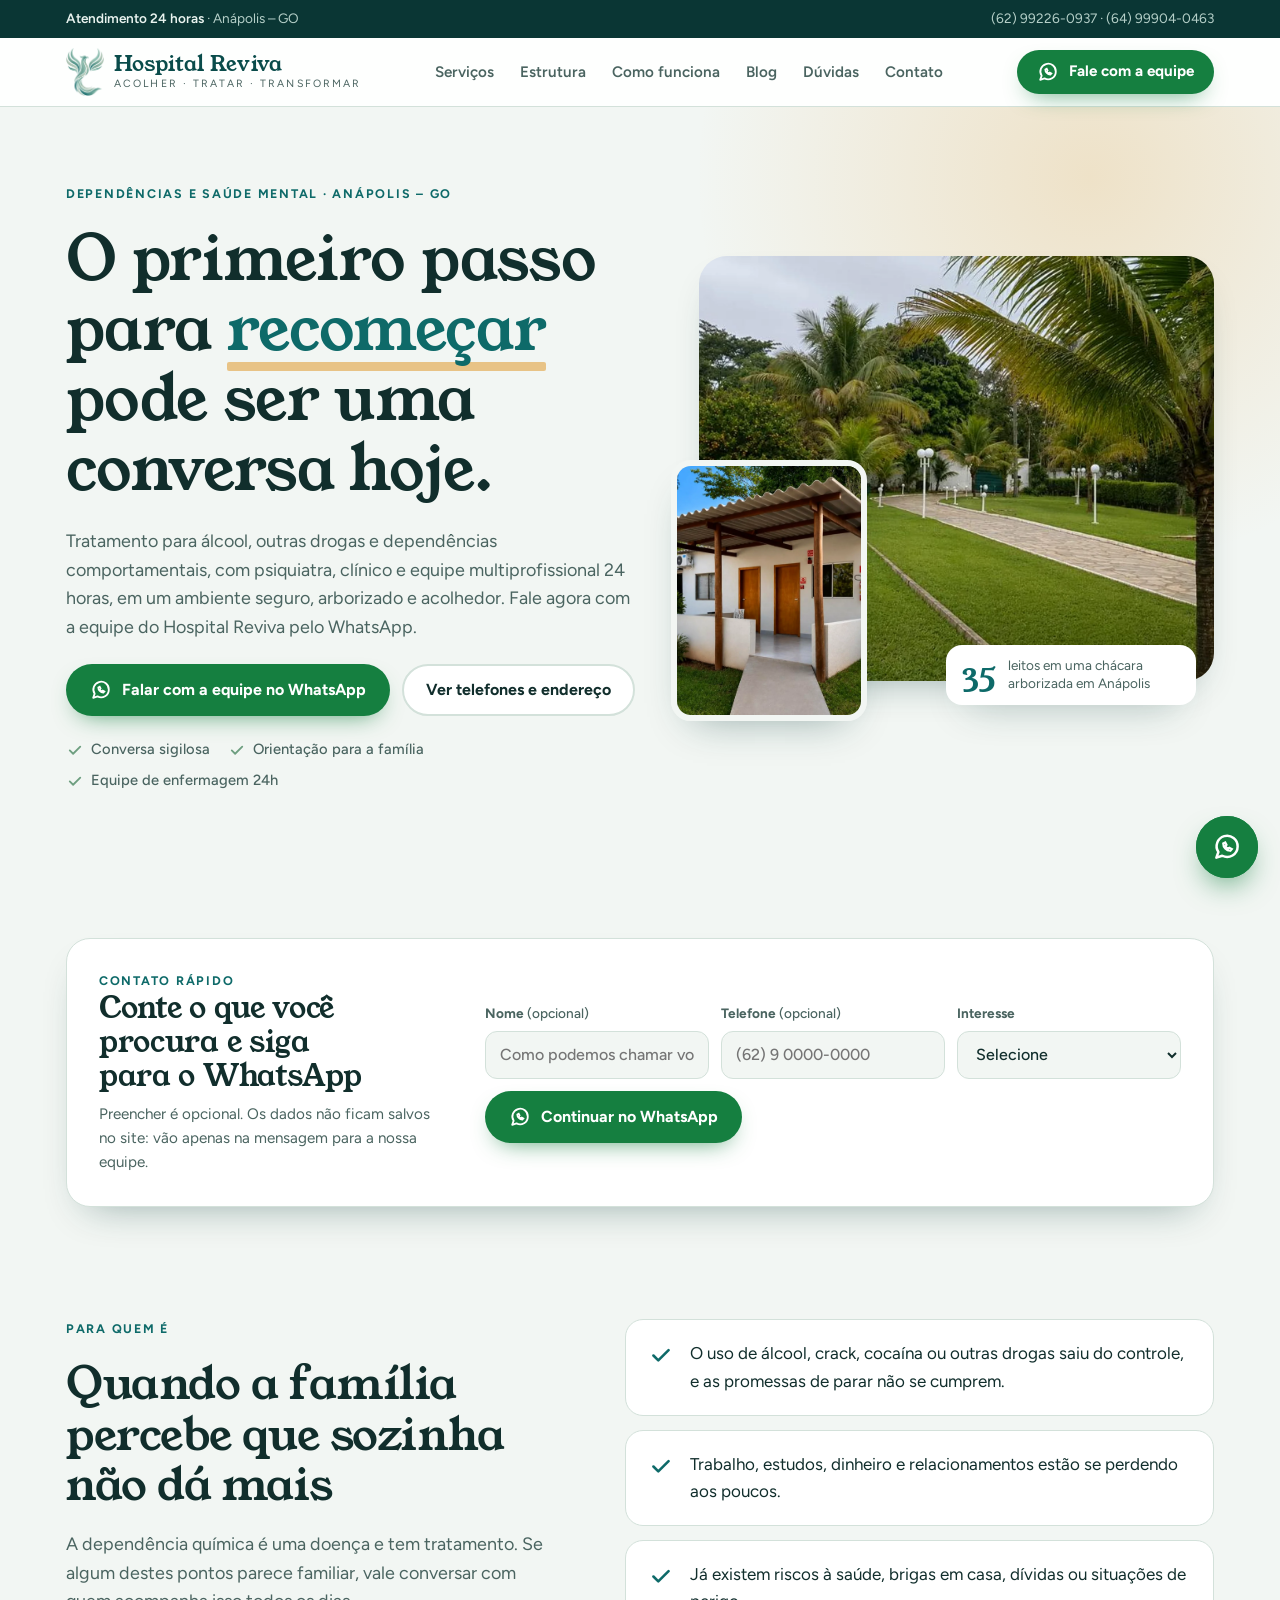
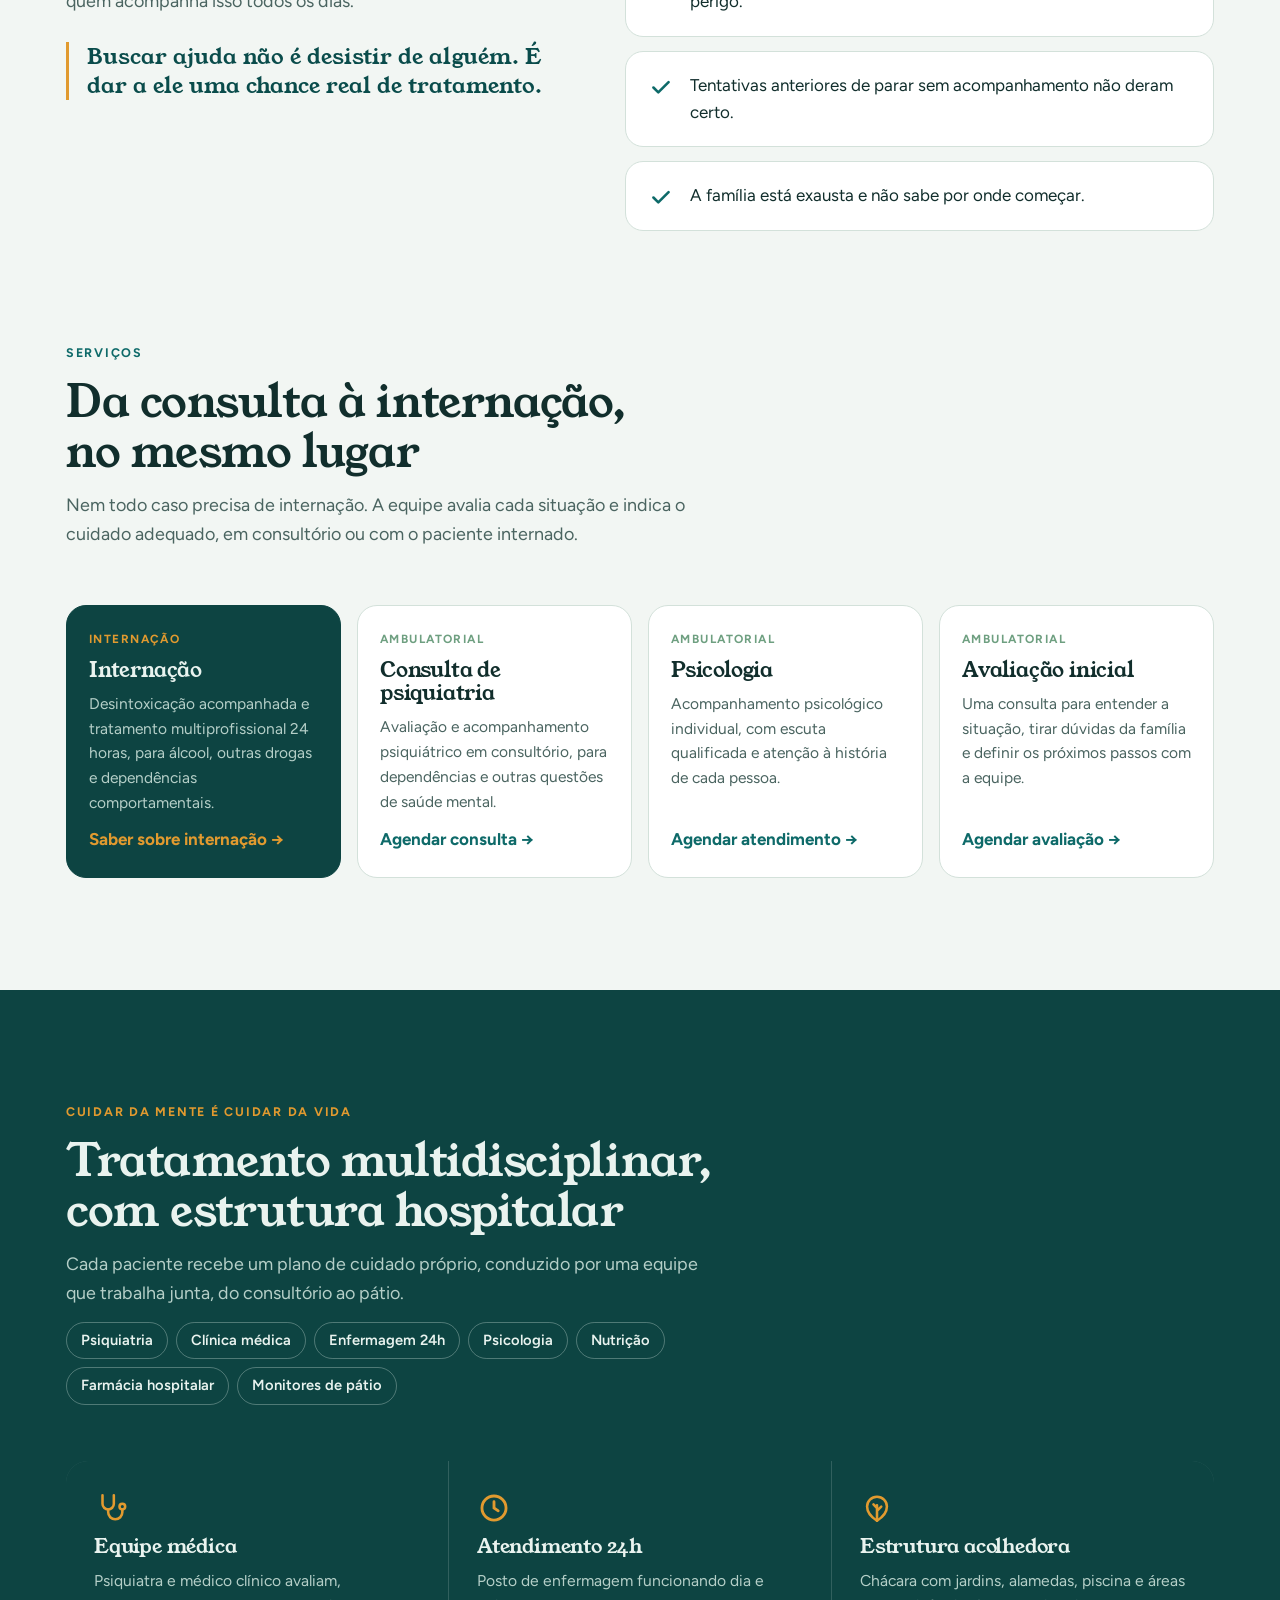
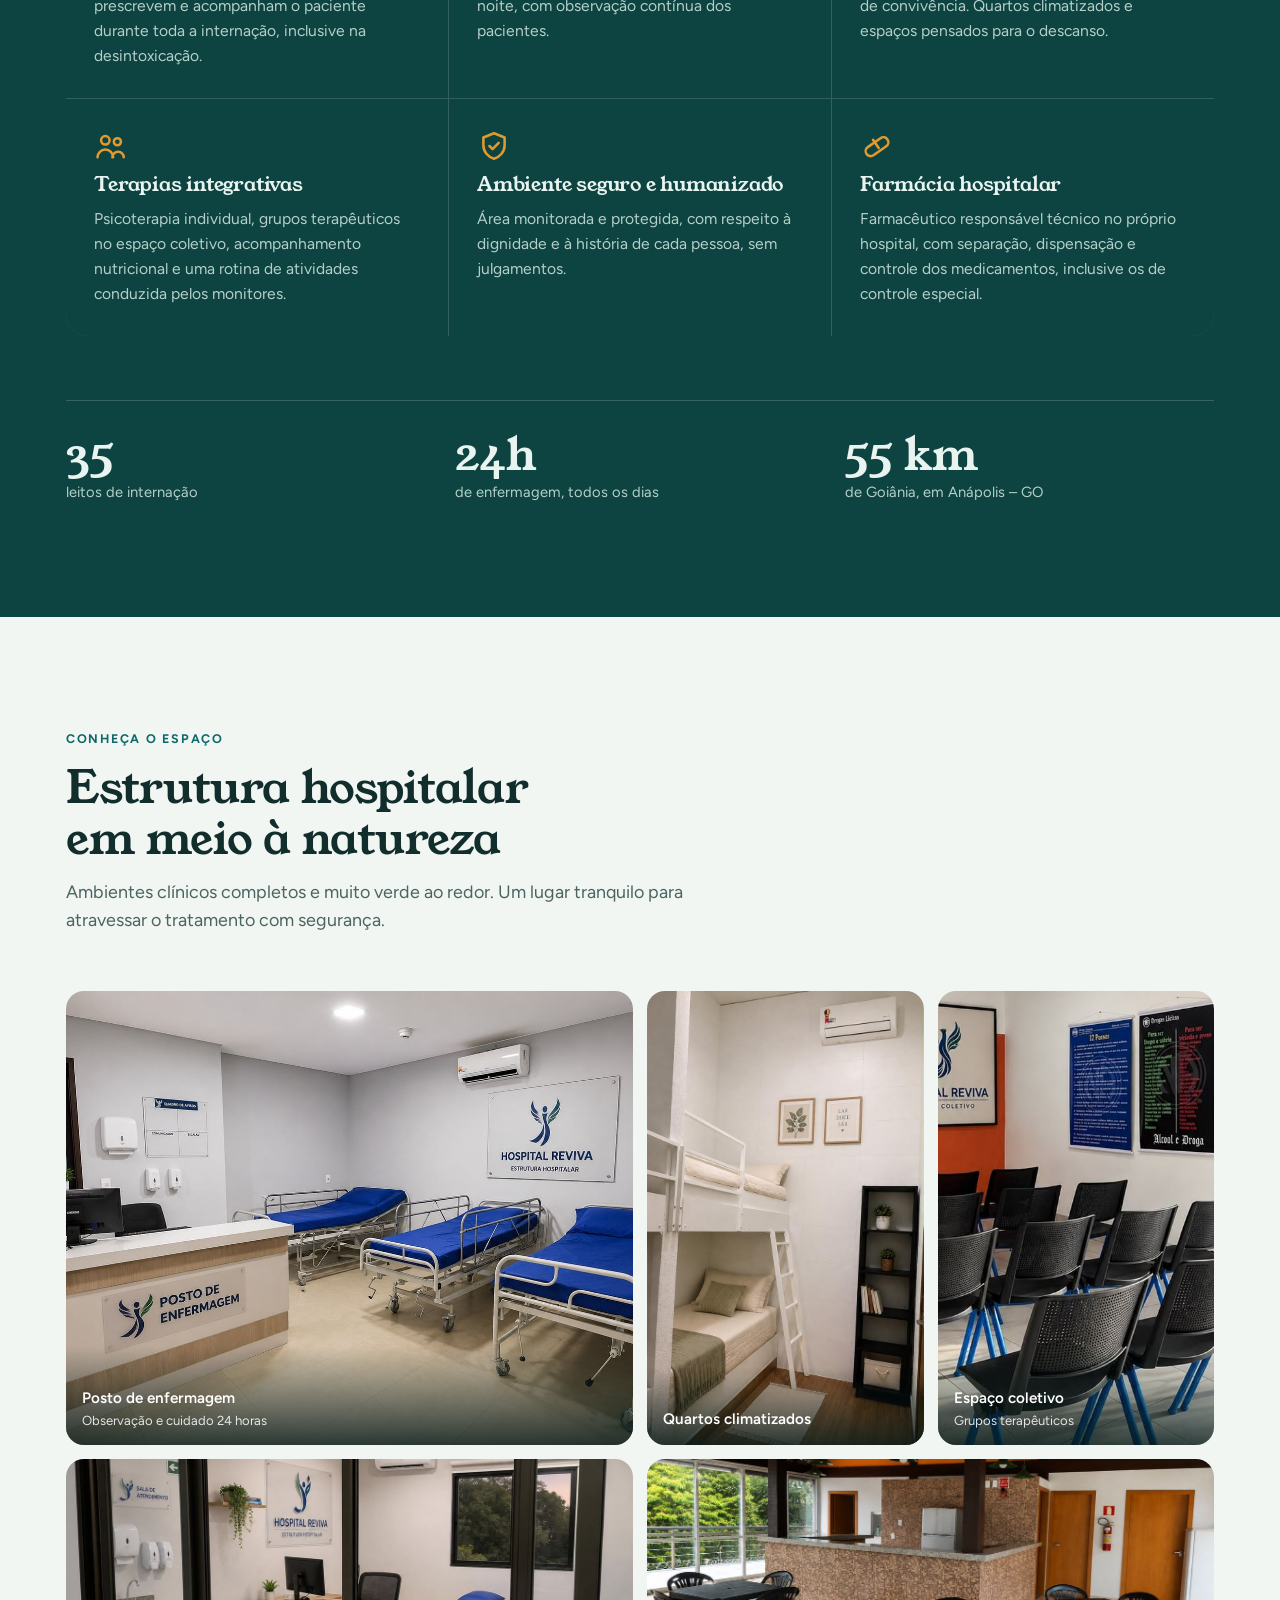
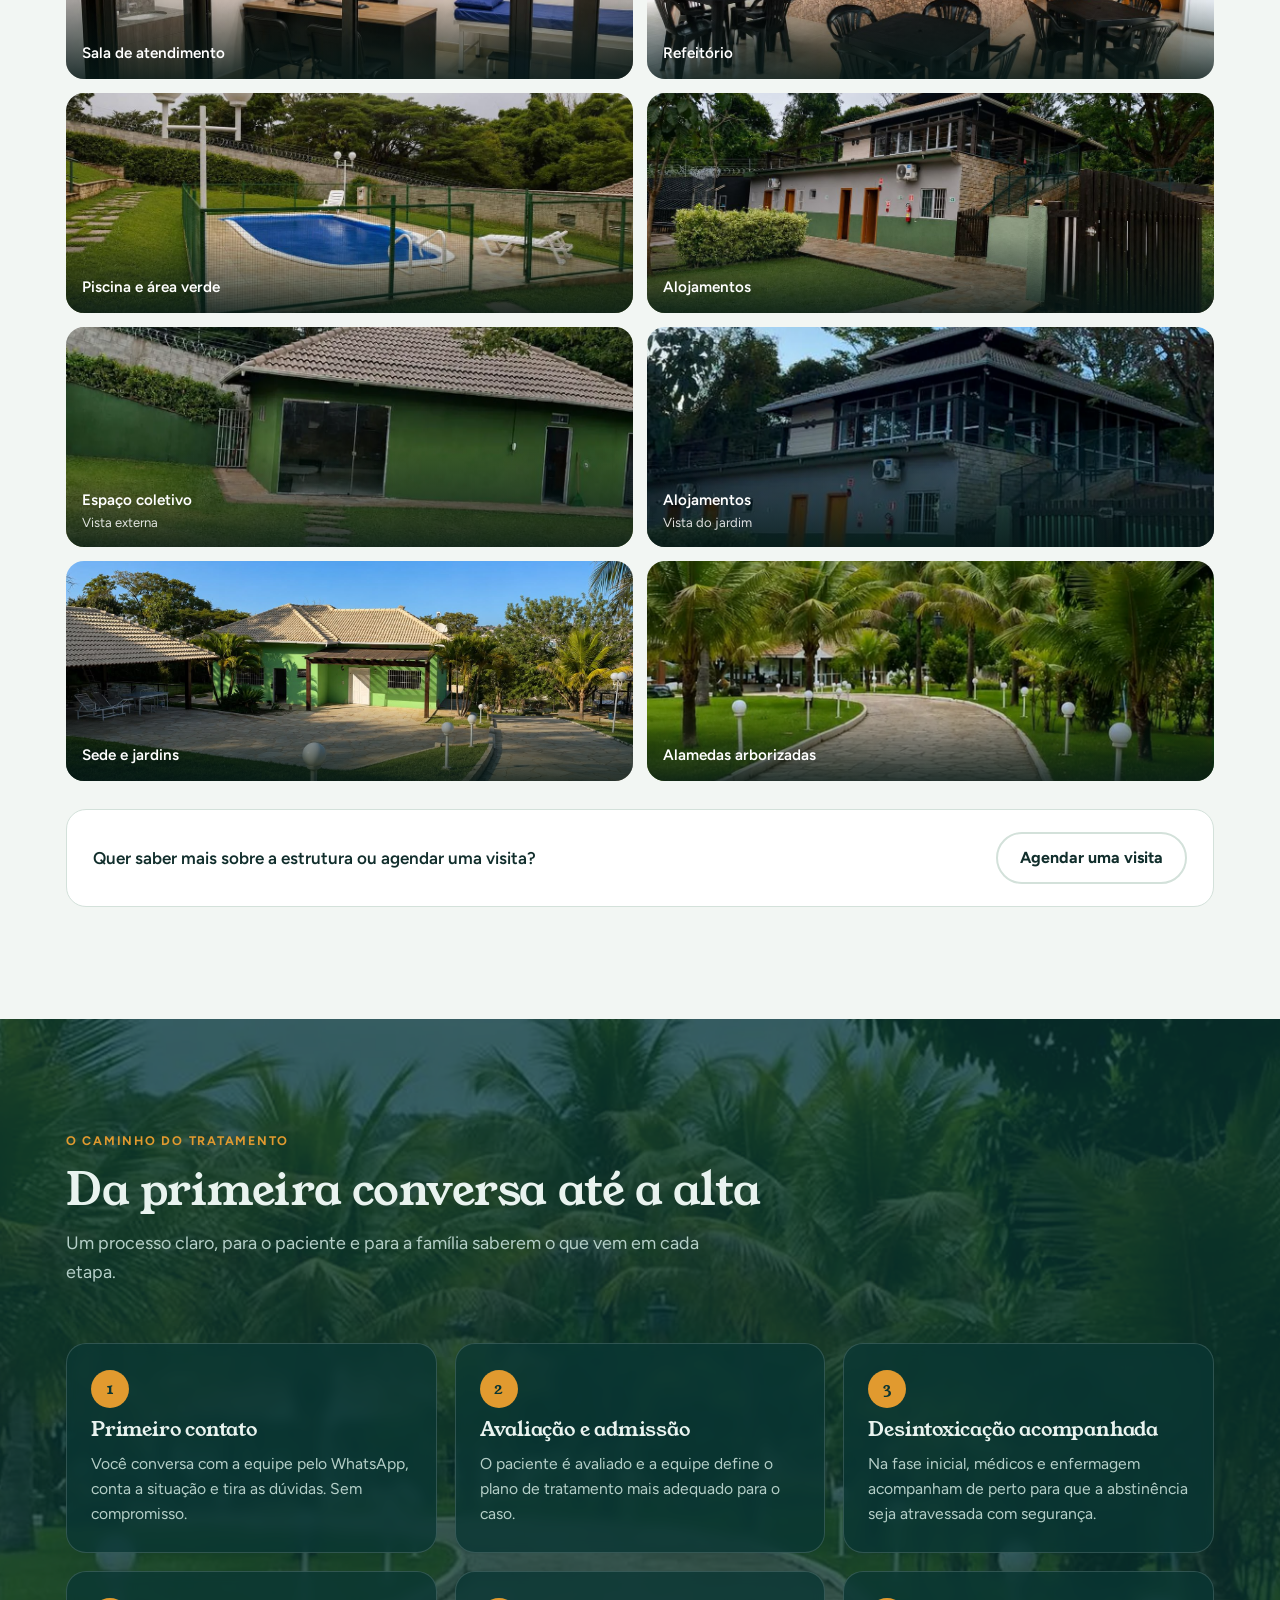
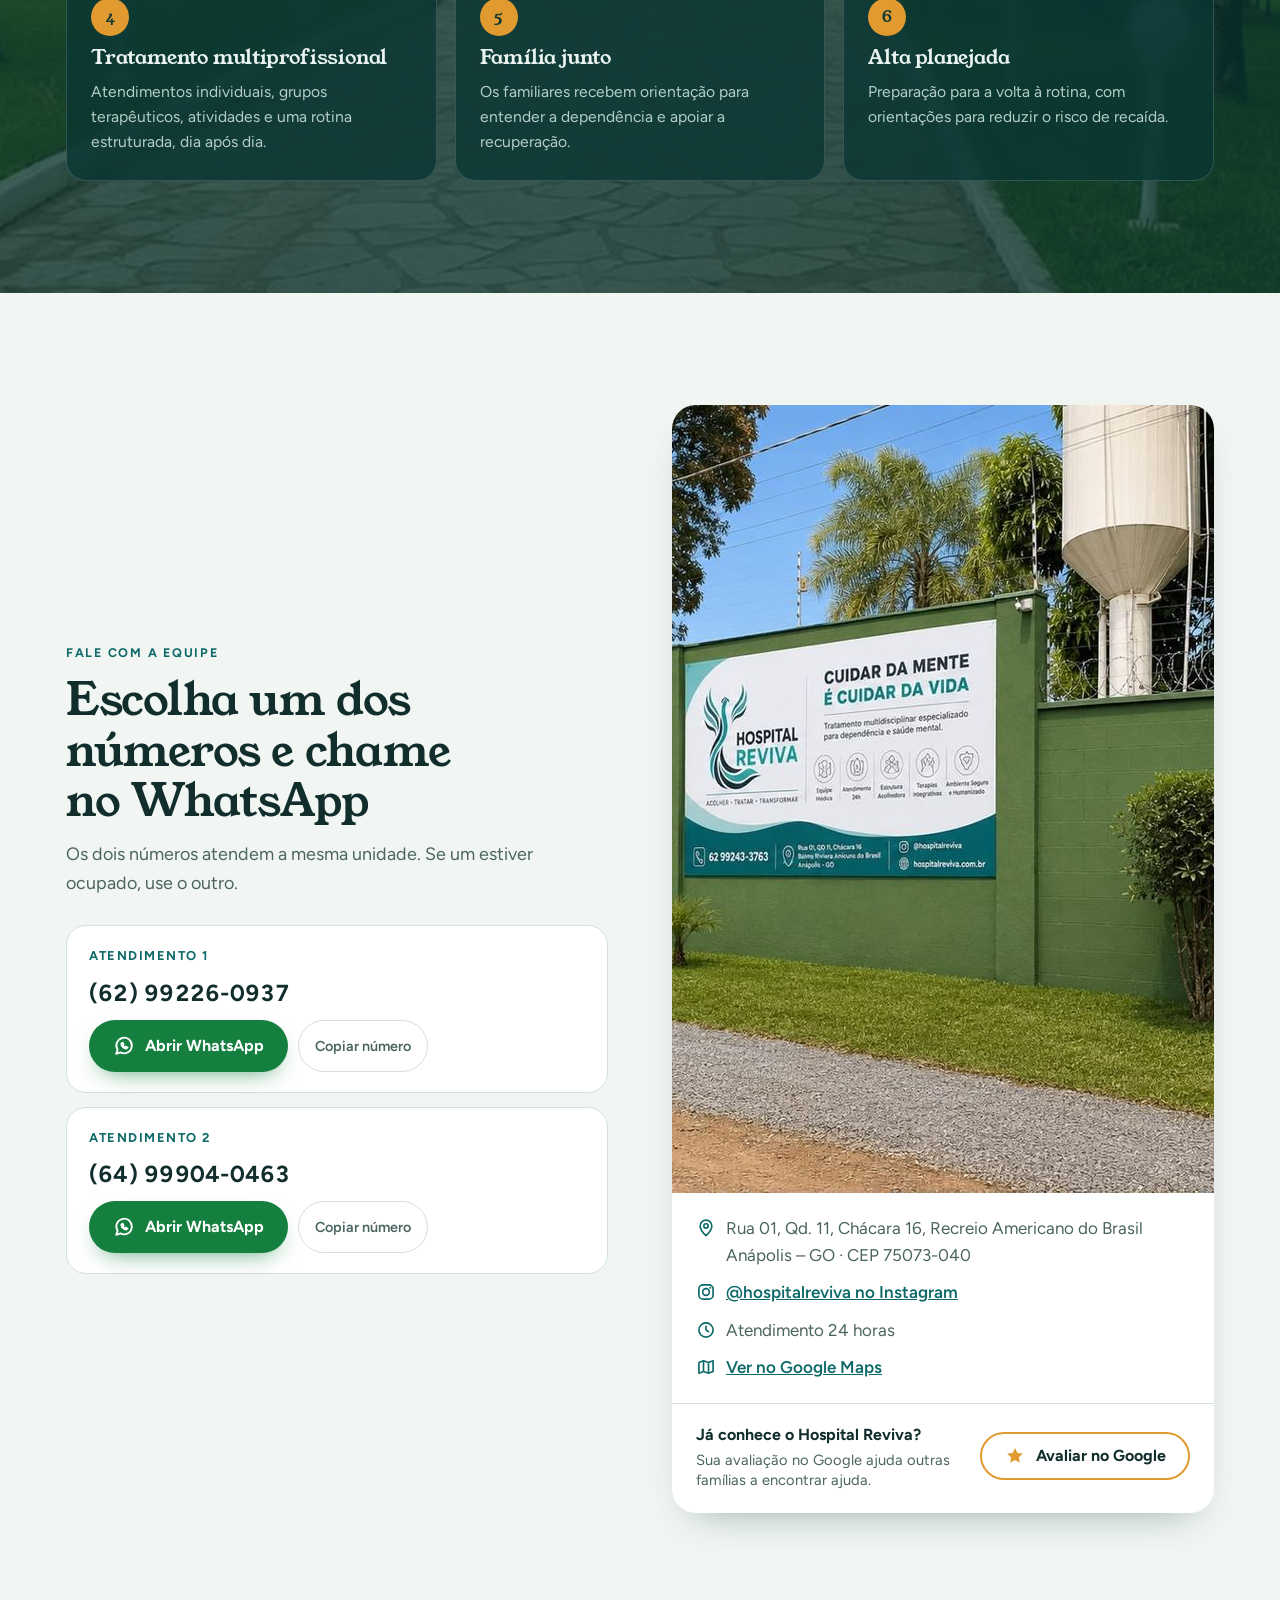
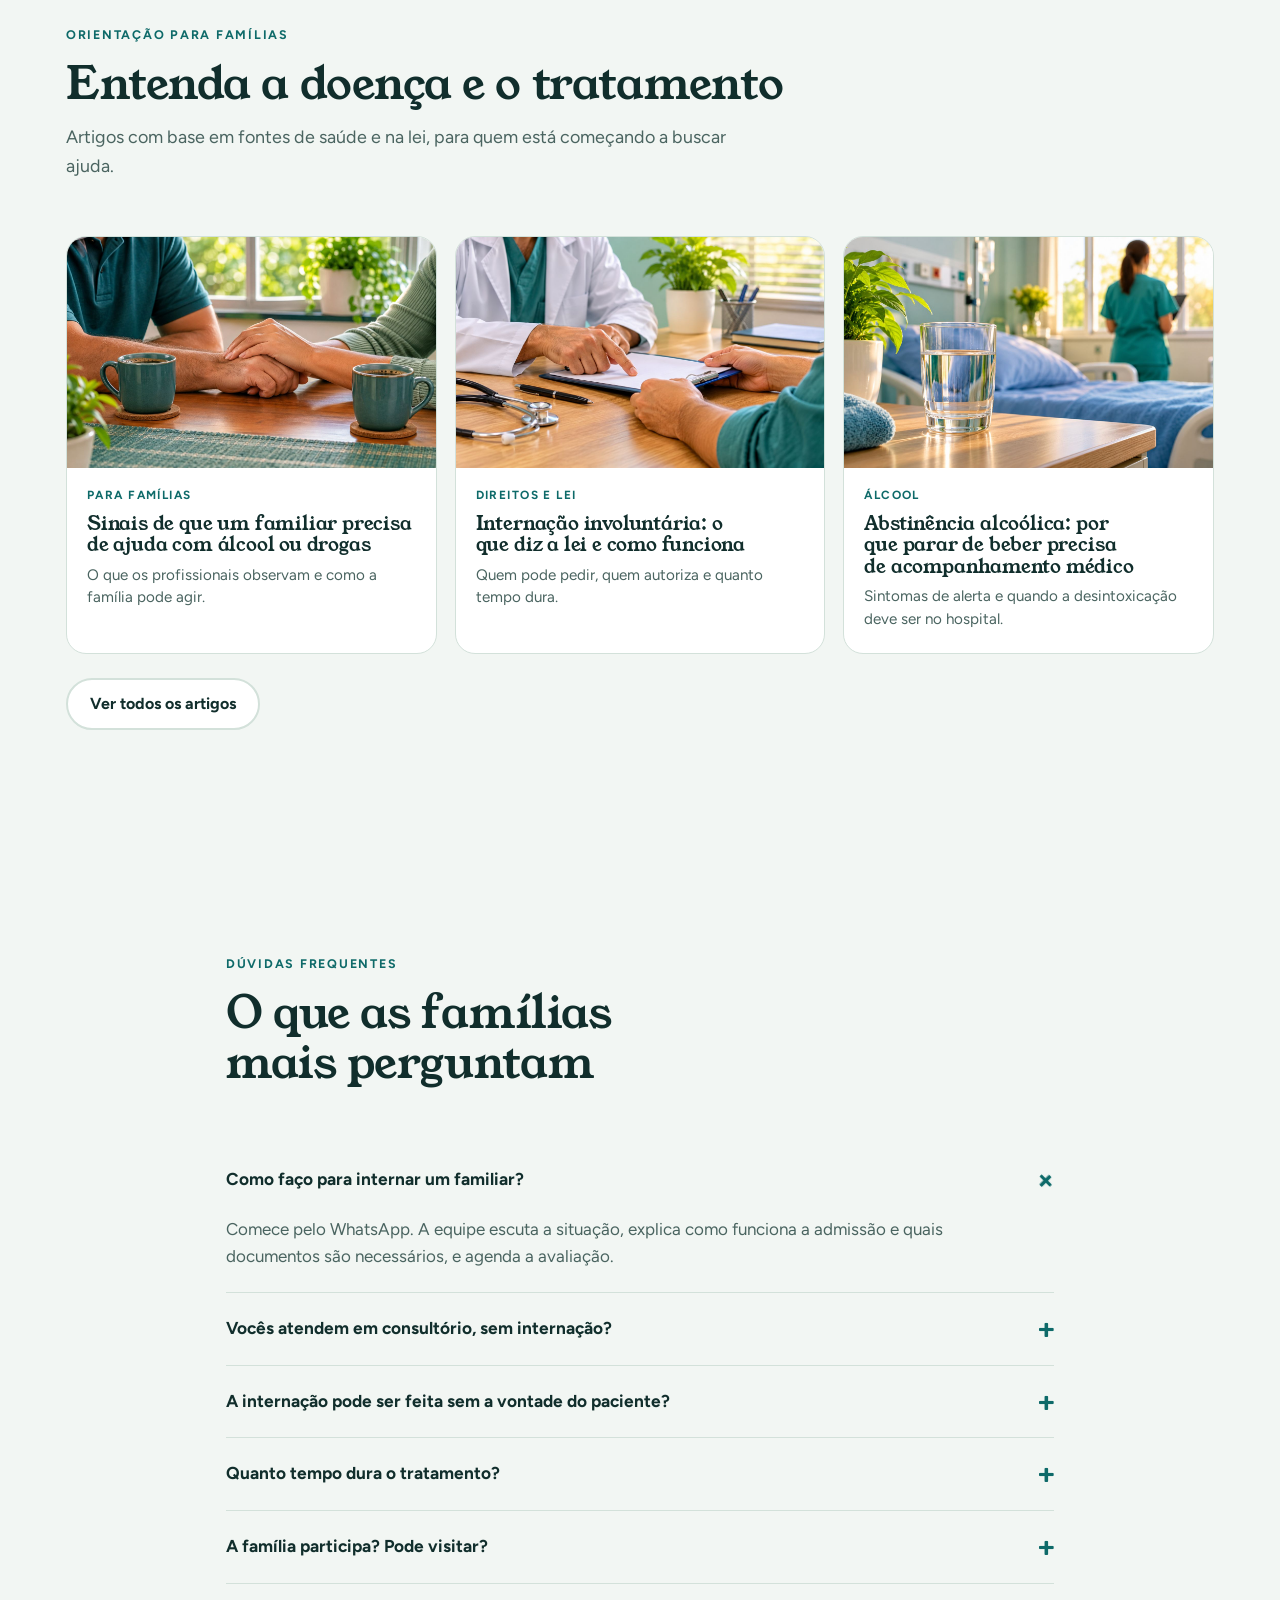
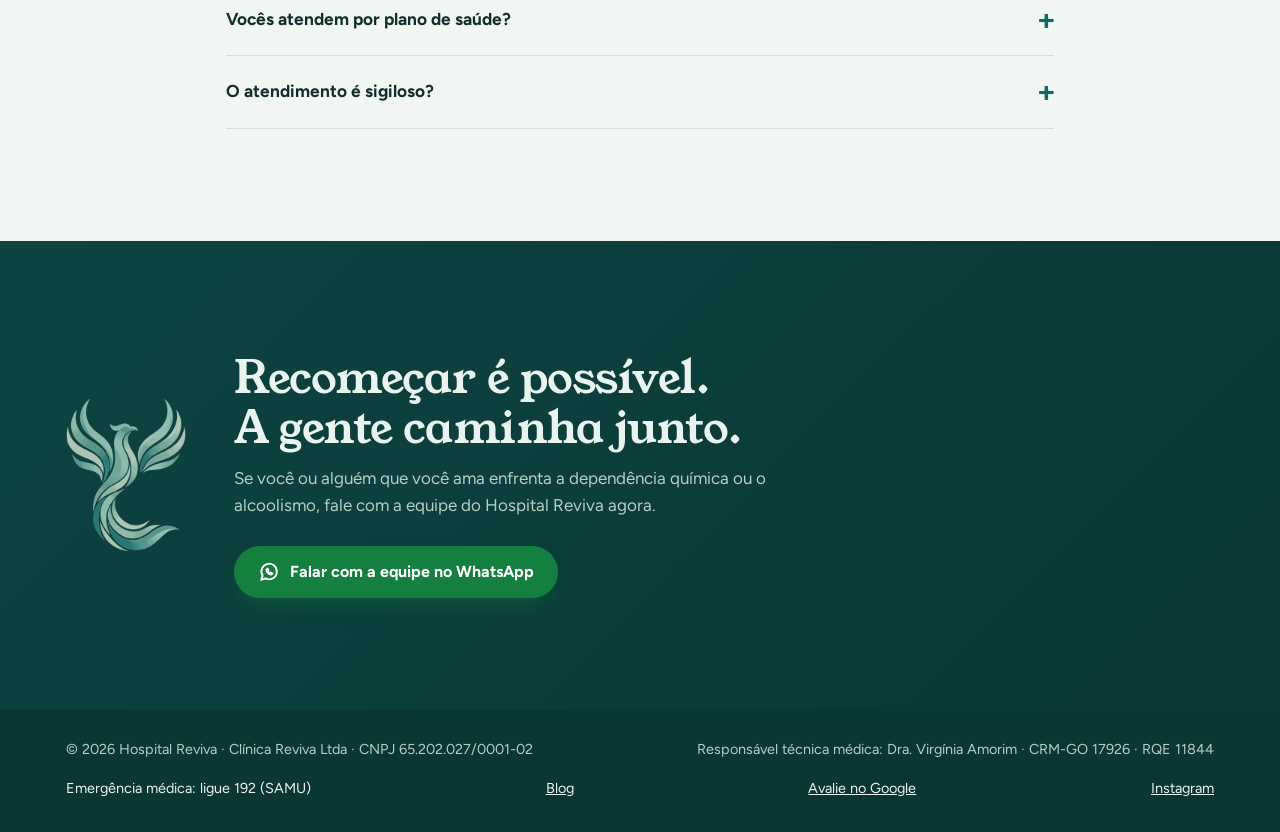
==== commit b53c383d: "Troca o segundo WhatsApp para (64) 99904-0463 Substitui o número (62) 99243-3763 em todos os botões," ====
--- a/index.html
+++ b/index.html
@@ -30,7 +30,7 @@
 <meta name="twitter:title" content="Hospital Reviva | Tratamento para dependência química em Anápolis-GO">
 <meta name="twitter:description" content="Internação e consultas de psiquiatria e psicologia, com equipe multiprofissional 24 horas.">
 <meta name="twitter:image" content="https://hospitalreviva.com.br/img/og-capa.jpg">
-<script type="application/ld+json">{"@context": "https://schema.org", "@type": "MedicalClinic", "name": "Hospital Reviva", "legalName": "Clínica Reviva Ltda", "taxID": "65.202.027/0001-02", "description": "Tratamento multidisciplinar para dependência química e alcoolismo em Anápolis-GO.", "url": "https://hospitalreviva.com.br/", "image": "https://hospitalreviva.com.br/img/og-capa.jpg", "hasMap": "https://www.google.com/maps/place/?q=place_id:ChIJQ64CLROnXpMRdsgtugQxcH8", "telephone": ["+55-62-99226-0937", "+55-62-99243-3763"], "address": {"@type": "PostalAddress", "streetAddress": "Rua 01, Qd. 11, Chácara 16, Recreio Americano do Brasil", "postalCode": "75073-040", "addressLocality": "Anápolis", "addressRegion": "GO", "addressCountry": "BR"}, "openingHours": "Mo-Su 00:00-23:59", "sameAs": ["https://www.instagram.com/hospitalreviva/"]}</script>
+<script type="application/ld+json">{"@context": "https://schema.org", "@type": "MedicalClinic", "name": "Hospital Reviva", "legalName": "Clínica Reviva Ltda", "taxID": "65.202.027/0001-02", "description": "Tratamento multidisciplinar para dependência química e alcoolismo em Anápolis-GO.", "url": "https://hospitalreviva.com.br/", "image": "https://hospitalreviva.com.br/img/og-capa.jpg", "hasMap": "https://www.google.com/maps/place/?q=place_id:ChIJQ64CLROnXpMRdsgtugQxcH8", "telephone": ["+55-62-99226-0937", "+55-64-99904-0463"], "address": {"@type": "PostalAddress", "streetAddress": "Rua 01, Qd. 11, Chácara 16, Recreio Americano do Brasil", "postalCode": "75073-040", "addressLocality": "Anápolis", "addressRegion": "GO", "addressCountry": "BR"}, "openingHours": "Mo-Su 00:00-23:59", "sameAs": ["https://www.instagram.com/hospitalreviva/"]}</script>
 <style>:root{padding-top:env(safe-area-inset-top,0px);padding-bottom:env(safe-area-inset-bottom,0px)}body{margin:0}</style>
 </head>
 <body>
@@ -323,7 +323,7 @@
 <div class="topbar">
   <div class="wrap">
     <span><b>Atendimento 24 horas</b> · Anápolis – GO</span>
-    <span>(62) 99226-0937 · (62) 99243-3763</span>
+    <span>(62) 99226-0937 · (64) 99904-0463</span>
   </div>
 </div>
 
@@ -537,7 +537,7 @@
       </div>
       <div class="struct-cta">
         <p>Quer saber mais sobre a estrutura ou agendar uma visita?</p>
-        <a class="btn btn-ghost" href="https://wa.me/5562992433763?text=Ol%C3%A1!%20Gostaria%20de%20conhecer%20a%20estrutura%20do%20Hospital%20Reviva%20e%20agendar%20uma%20visita." target="_blank" rel="noopener" data-wa="estrutura">Agendar uma visita</a>
+        <a class="btn btn-ghost" href="https://wa.me/5564999040463?text=Ol%C3%A1!%20Gostaria%20de%20conhecer%20a%20estrutura%20do%20Hospital%20Reviva%20e%20agendar%20uma%20visita." target="_blank" rel="noopener" data-wa="estrutura">Agendar uma visita</a>
       </div>
     </div>
   </section>
@@ -580,10 +580,10 @@
           </div>
           <div class="ccard">
             <span class="who">Atendimento 2</span><span></span>
-            <span class="num" id="num2">(62) 99243-3763</span><span></span>
+            <span class="num" id="num2">(64) 99904-0463</span><span></span>
             <div class="acts">
-              <a class="btn btn-wa" href="https://wa.me/5562992433763?text=Ol%C3%A1!%20Vim%20pelo%20site%20do%20Hospital%20Reviva%20e%20gostaria%20de%20informa%C3%A7%C3%B5es%20sobre%20o%20tratamento." target="_blank" rel="noopener" data-wa="contato-2"><svg><use href="#i-chat"/></svg> Abrir WhatsApp</a>
-              <button class="copy" type="button" id="copy2" data-copy="62992433763">Copiar número</button>
+              <a class="btn btn-wa" href="https://wa.me/5564999040463?text=Ol%C3%A1!%20Vim%20pelo%20site%20do%20Hospital%20Reviva%20e%20gostaria%20de%20informa%C3%A7%C3%B5es%20sobre%20o%20tratamento." target="_blank" rel="noopener" data-wa="contato-2"><svg><use href="#i-chat"/></svg> Abrir WhatsApp</a>
+              <button class="copy" type="button" id="copy2" data-copy="64999040463">Copiar número</button>
             </div>
           </div>
         </div>
@@ -695,7 +695,7 @@
   <div class="fab-menu" id="fabMenu" hidden>
     <p>Fale com a equipe do Hospital Reviva</p>
     <a class="btn btn-wa" href="https://wa.me/5562992260937?text=Ol%C3%A1!%20Vim%20pelo%20site%20do%20Hospital%20Reviva%20e%20gostaria%20de%20informa%C3%A7%C3%B5es%20sobre%20o%20tratamento." target="_blank" rel="noopener" data-wa="flutuante-1"><svg><use href="#i-chat"/></svg> (62) 99226-0937</a>
-    <a class="btn btn-wa" href="https://wa.me/5562992433763?text=Ol%C3%A1!%20Vim%20pelo%20site%20do%20Hospital%20Reviva%20e%20gostaria%20de%20informa%C3%A7%C3%B5es%20sobre%20o%20tratamento." target="_blank" rel="noopener" data-wa="flutuante-2"><svg><use href="#i-chat"/></svg> (62) 99243-3763</a>
+    <a class="btn btn-wa" href="https://wa.me/5564999040463?text=Ol%C3%A1!%20Vim%20pelo%20site%20do%20Hospital%20Reviva%20e%20gostaria%20de%20informa%C3%A7%C3%B5es%20sobre%20o%20tratamento." target="_blank" rel="noopener" data-wa="flutuante-2"><svg><use href="#i-chat"/></svg> (64) 99904-0463</a>
   </div>
   <button class="fab-btn" id="fabBtn" type="button" aria-expanded="false" aria-controls="fabMenu" aria-label="Abrir contatos de WhatsApp"><svg><use href="#i-chat"/></svg></button>
 </div>
